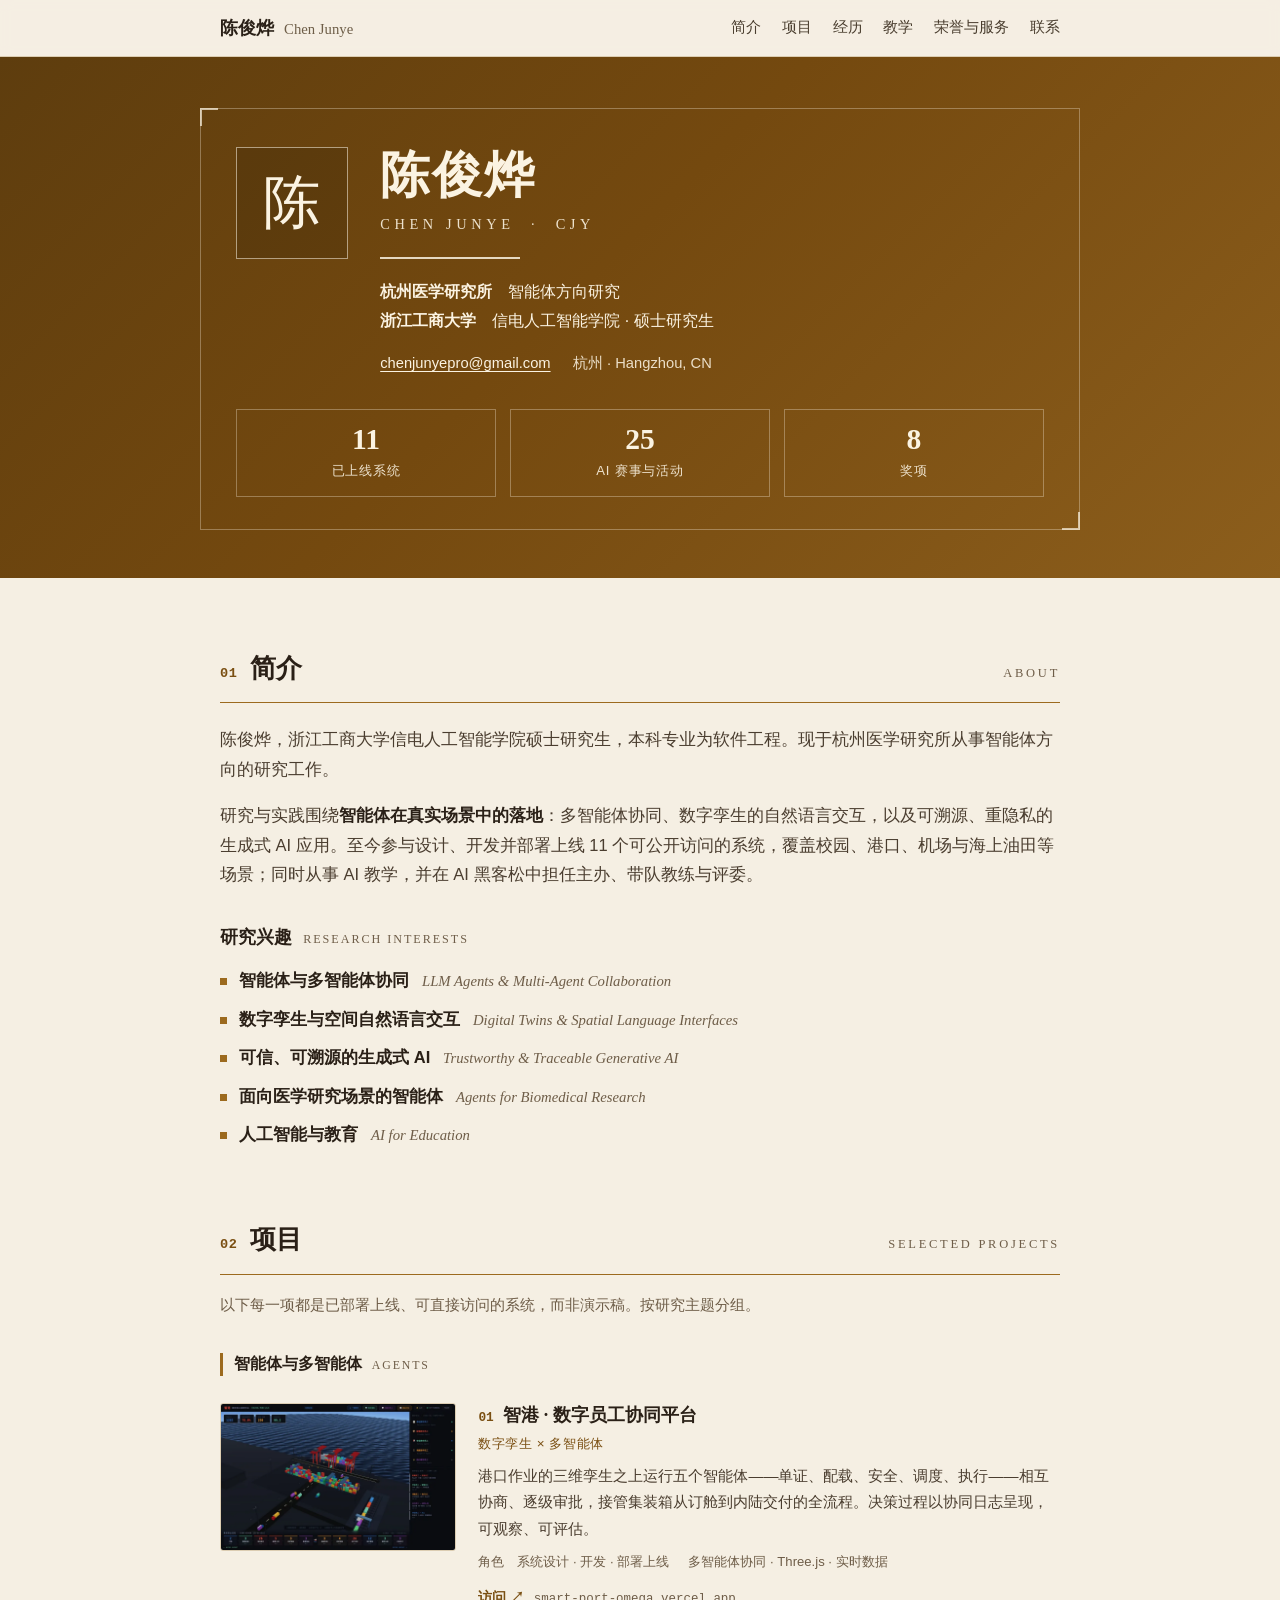
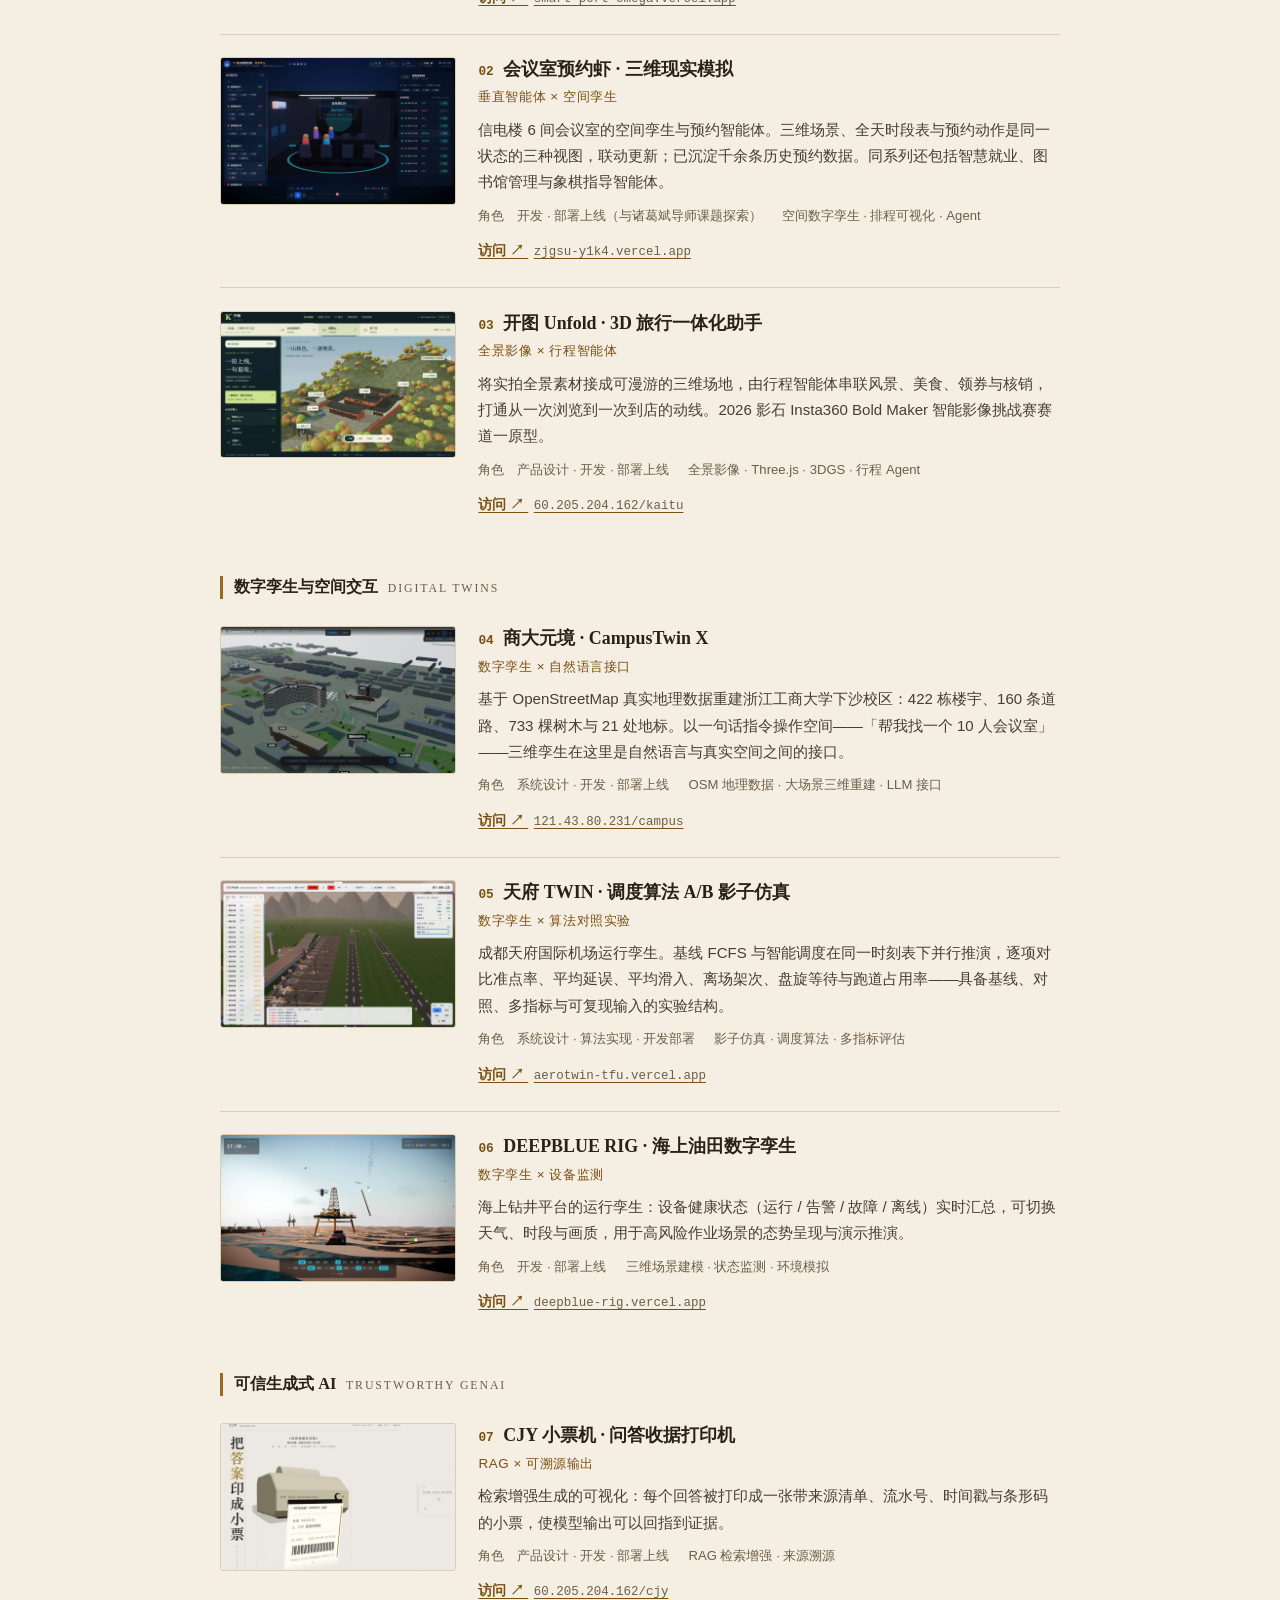
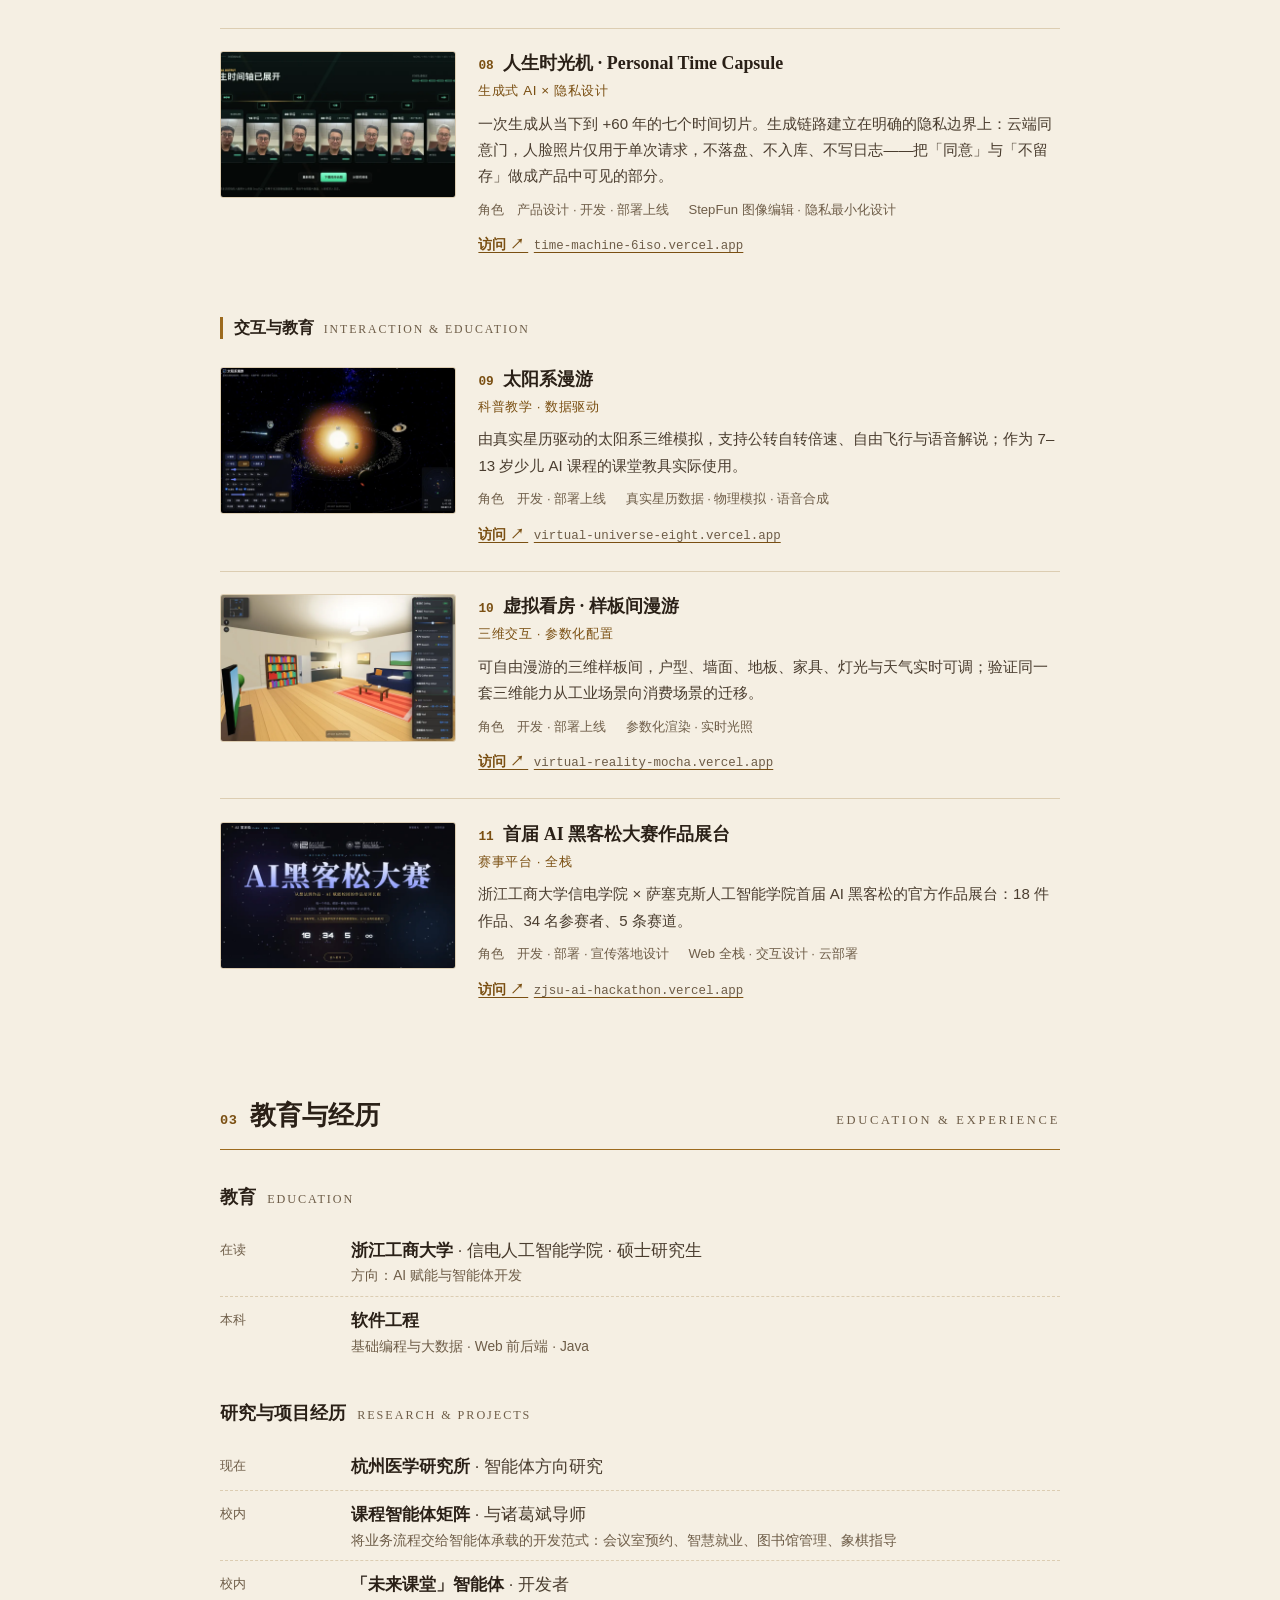
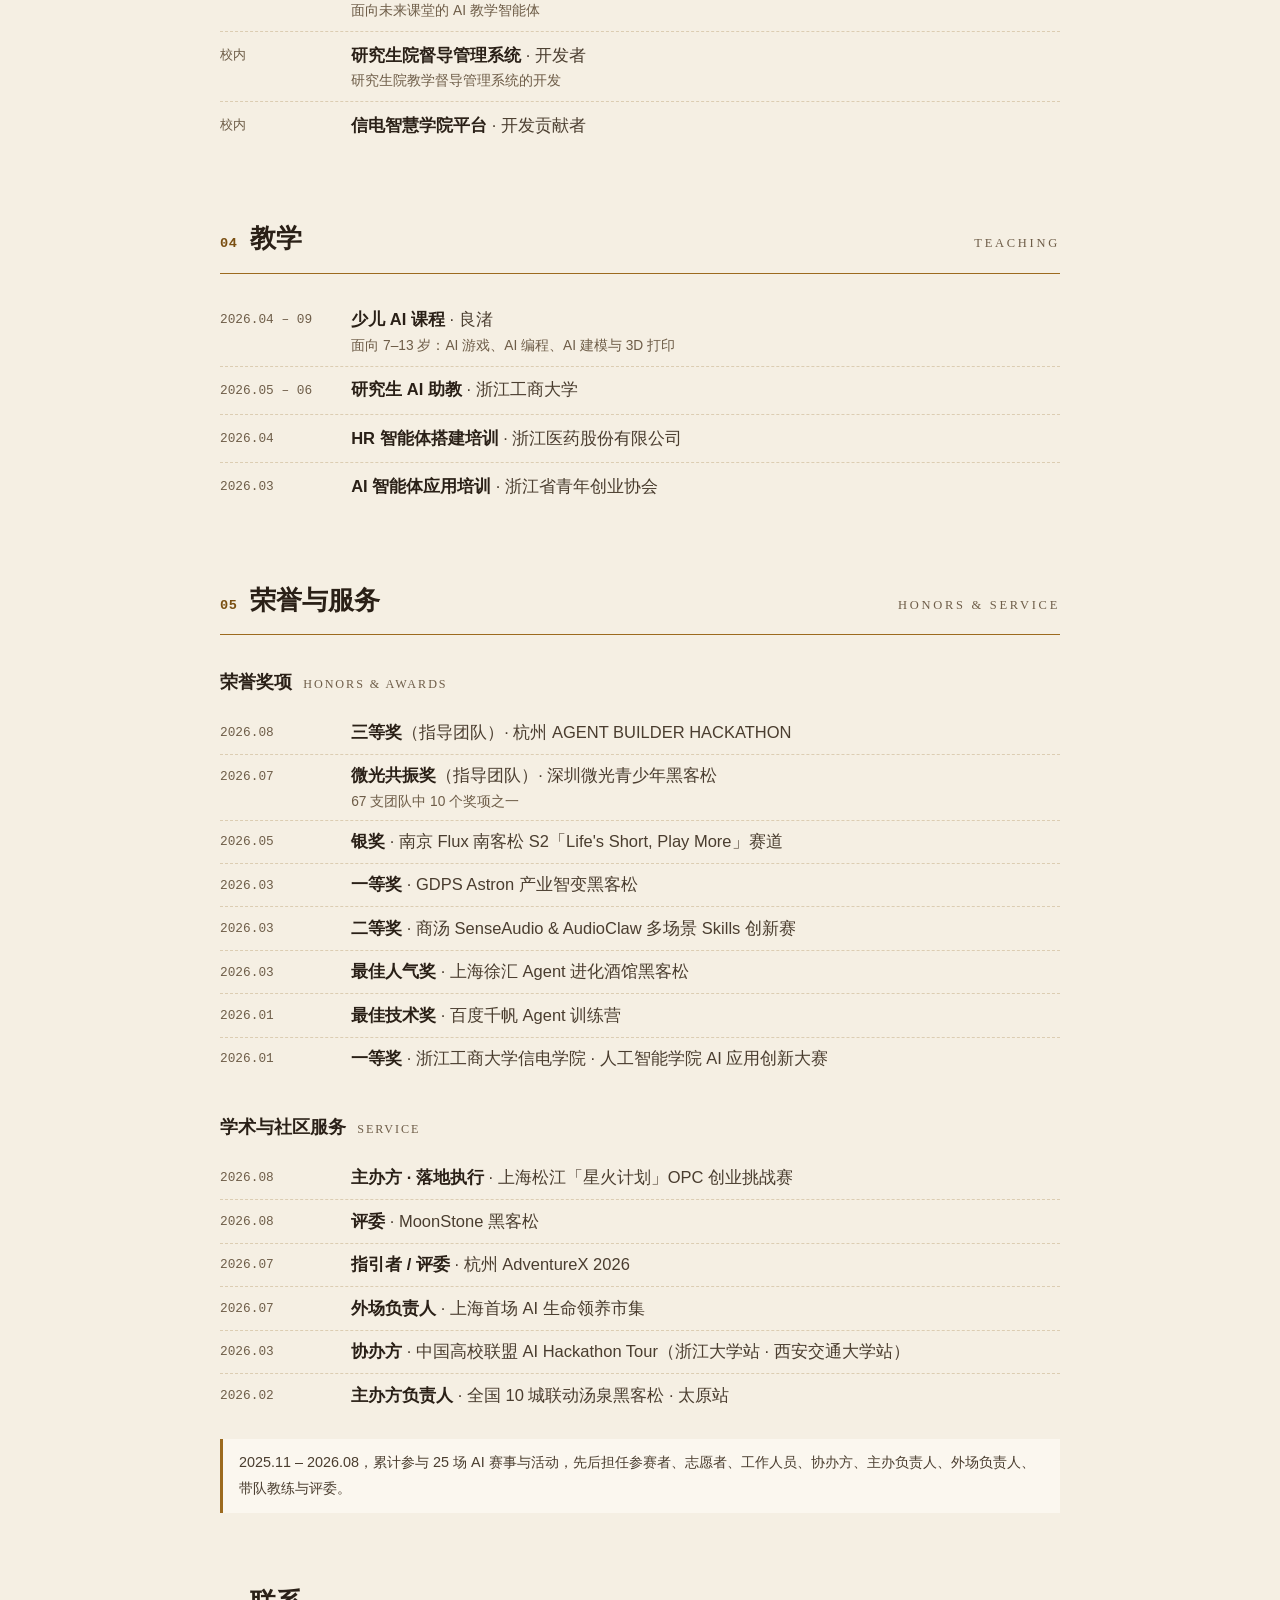
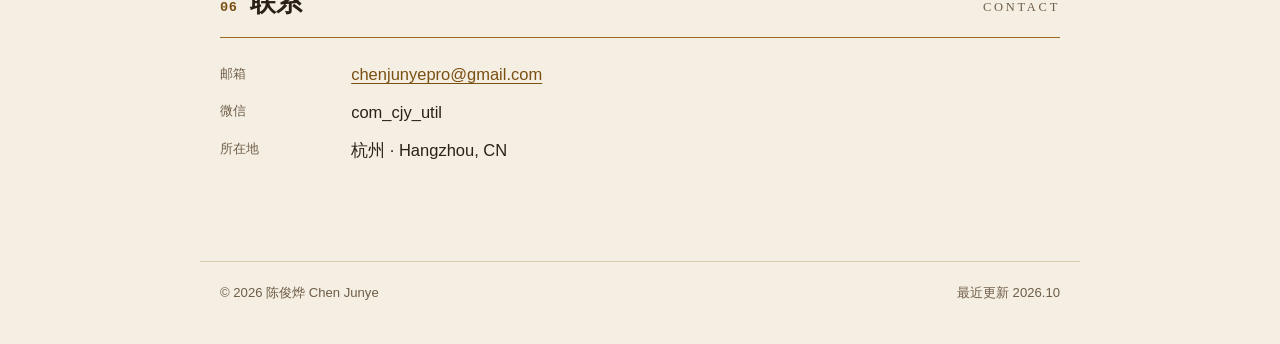
==== public/index.html @ 74c84147 "feat: 学术风个人主页 v1 — 土黄配色、项目论文式列表、零依赖 从小龙虾主题个人站迁出的学术风版本，面向研究所与专业场景。  内容 - 题头：姓名、杭州医学研究所 · 智能体方向、浙江工商大学" ====
<!DOCTYPE html>
<html lang="zh-CN">
<head>
  <meta charset="UTF-8" />
  <meta name="viewport" content="width=device-width, initial-scale=1.0" />
  <title>陈俊烨 Chen Junye · 智能体 · 数字孪生 · 生成式 AI</title>
  <meta name="description" content="陈俊烨（Chen Junye），浙江工商大学信电人工智能学院硕士研究生，现于杭州医学研究所从事智能体方向研究。研究兴趣：多智能体协同、数字孪生与空间自然语言交互、可溯源的生成式 AI。" />
  <meta name="author" content="陈俊烨 Chen Junye" />
  <meta name="theme-color" content="#6F4812" />

  <meta property="og:type" content="profile" />
  <meta property="og:locale" content="zh_CN" />
  <meta property="og:title" content="陈俊烨 Chen Junye" />
  <meta property="og:description" content="智能体 · 数字孪生 · 生成式 AI ｜ 浙江工商大学 · 杭州医学研究所" />
  <meta property="og:image" content="og.png" />
  <meta property="og:image:width" content="1200" />
  <meta property="og:image:height" content="630" />
  <meta name="twitter:card" content="summary_large_image" />

  <link rel="icon" href="favicon.svg" type="image/svg+xml" />

  <script type="application/ld+json">
  {
    "@context": "https://schema.org",
    "@type": "Person",
    "name": "陈俊烨",
    "alternateName": ["Chen Junye", "CJY"],
    "email": "mailto:chenjunyepro@gmail.com",
    "address": { "@type": "PostalAddress", "addressLocality": "Hangzhou", "addressCountry": "CN" },
    "affiliation": [
      { "@type": "CollegeOrUniversity", "name": "浙江工商大学 信电人工智能学院" },
      { "@type": "ResearchOrganization", "name": "杭州医学研究所" }
    ],
    "knowsAbout": ["LLM Agents", "Multi-Agent Systems", "Digital Twins", "Retrieval-Augmented Generation", "AI for Education"]
  }
  </script>

  <link rel="stylesheet" href="styles.css" />
</head>
<body>
  <a class="skip" href="#main">跳到正文</a>

  <!-- ============ 顶栏 ============ -->
  <header class="topbar">
    <div class="topbar__inner">
      <a class="topbar__name" href="#top">陈俊烨 <span>Chen Junye</span></a>
      <nav class="topbar__nav" aria-label="页面导航">
        <a href="#about">简介</a>
        <a href="#projects">项目</a>
        <a href="#experience">经历</a>
        <a href="#teaching">教学</a>
        <a href="#honors">荣誉与服务</a>
        <a href="#contact">联系</a>
      </nav>
    </div>
  </header>

  <!-- ============ 题头 ============ -->
  <section class="hero" id="top">
    <div class="hero__frame">
      <div class="hero__inner">
        <div class="hero__mark" aria-hidden="true"><span>陈</span></div>
        <div class="hero__text">
          <h1 class="hero__name">陈俊烨</h1>
          <p class="hero__latin">CHEN&nbsp;JUNYE&nbsp;&nbsp;·&nbsp;&nbsp;CJY</p>
          <hr class="hero__rule" />
          <ul class="hero__pos">
            <li><b>杭州医学研究所</b>　智能体方向研究</li>
            <li><b>浙江工商大学</b>　信电人工智能学院 · 硕士研究生</li>
          </ul>
          <p class="hero__contact">
            <a href="mailto:chenjunyepro@gmail.com">chenjunyepro@gmail.com</a>
            <span>杭州 · Hangzhou, CN</span>
          </p>
        </div>
      </div>
      <dl class="hero__facts">
        <div><dt>11</dt><dd>已上线系统</dd></div>
        <div><dt>25</dt><dd>AI 赛事与活动</dd></div>
        <div><dt>8</dt><dd>奖项</dd></div>
      </dl>
    </div>
  </section>

  <main id="main">

    <!-- ============ 01 简介 ============ -->
    <section class="sec" id="about">
      <h2 class="sec__head"><span class="sec__no">01</span>简介<span class="sec__en">About</span></h2>
      <div class="prose">
        <p>陈俊烨，浙江工商大学信电人工智能学院硕士研究生，本科专业为软件工程。现于杭州医学研究所从事智能体方向的研究工作。</p>
        <p>研究与实践围绕<strong>智能体在真实场景中的落地</strong>：多智能体协同、数字孪生的自然语言交互，以及可溯源、重隐私的生成式 AI 应用。至今参与设计、开发并部署上线 11 个可公开访问的系统，覆盖校园、港口、机场与海上油田等场景；同时从事 AI 教学，并在 AI 黑客松中担任主办、带队教练与评委。</p>
      </div>

      <h3 class="sub">研究兴趣<span>Research Interests</span></h3>
      <ul class="interests">
        <li><b>智能体与多智能体协同</b><span>LLM Agents &amp; Multi-Agent Collaboration</span></li>
        <li><b>数字孪生与空间自然语言交互</b><span>Digital Twins &amp; Spatial Language Interfaces</span></li>
        <li><b>可信、可溯源的生成式 AI</b><span>Trustworthy &amp; Traceable Generative AI</span></li>
        <li><b>面向医学研究场景的智能体</b><span>Agents for Biomedical Research</span></li>
        <li><b>人工智能与教育</b><span>AI for Education</span></li>
      </ul>
    </section>

    <!-- ============ 02 项目 ============ -->
    <section class="sec" id="projects">
      <h2 class="sec__head"><span class="sec__no">02</span>项目<span class="sec__en">Selected Projects</span></h2>
      <p class="lede">以下每一项都是已部署上线、可直接访问的系统，而非演示稿。按研究主题分组。</p>

      <h3 class="group">智能体与多智能体<span>Agents</span></h3>
      <ol class="works" start="1">
        <li class="work">
          <img class="work__img" src="works/smart-port.webp" width="960" height="600" alt="智港数字员工协同平台界面截图" loading="lazy" decoding="async" />
          <div class="work__body">
            <h4 class="work__title">智港 · 数字员工协同平台</h4>
            <p class="work__kind">数字孪生 × 多智能体</p>
            <p class="work__desc">港口作业的三维孪生之上运行五个智能体——单证、配载、安全、调度、执行——相互协商、逐级审批，接管集装箱从订舱到内陆交付的全流程。决策过程以协同日志呈现，可观察、可评估。</p>
            <p class="work__meta"><span>角色　系统设计 · 开发 · 部署上线</span><span>多智能体协同 · Three.js · 实时数据</span></p>
            <a class="work__link" href="https://smart-port-omega.vercel.app/" target="_blank" rel="noopener">访问 ↗ <span>smart-port-omega.vercel.app</span></a>
          </div>
        </li>
        <li class="work">
          <img class="work__img" src="works/meetshrimp.webp" width="960" height="600" alt="会议室预约智能体三维界面截图" loading="lazy" decoding="async" />
          <div class="work__body">
            <h4 class="work__title">会议室预约虾 · 三维现实模拟</h4>
            <p class="work__kind">垂直智能体 × 空间孪生</p>
            <p class="work__desc">信电楼 6 间会议室的空间孪生与预约智能体。三维场景、全天时段表与预约动作是同一状态的三种视图，联动更新；已沉淀千余条历史预约数据。同系列还包括智慧就业、图书馆管理与象棋指导智能体。</p>
            <p class="work__meta"><span>角色　开发 · 部署上线（与诸葛斌导师课题探索）</span><span>空间数字孪生 · 排程可视化 · Agent</span></p>
            <a class="work__link" href="https://zjgsu-y1k4.vercel.app/" target="_blank" rel="noopener">访问 ↗ <span>zjgsu-y1k4.vercel.app</span></a>
          </div>
        </li>
        <li class="work">
          <img class="work__img" src="works/kaitu.webp" width="960" height="600" alt="开图 Unfold 三维旅行助手界面截图" loading="lazy" decoding="async" />
          <div class="work__body">
            <h4 class="work__title">开图 Unfold · 3D 旅行一体化助手</h4>
            <p class="work__kind">全景影像 × 行程智能体</p>
            <p class="work__desc">将实拍全景素材接成可漫游的三维场地，由行程智能体串联风景、美食、领券与核销，打通从一次浏览到一次到店的动线。2026 影石 Insta360 Bold Maker 智能影像挑战赛赛道一原型。</p>
            <p class="work__meta"><span>角色　产品设计 · 开发 · 部署上线</span><span>全景影像 · Three.js · 3DGS · 行程 Agent</span></p>
            <a class="work__link" href="http://60.205.204.162/kaitu/" target="_blank" rel="noopener">访问 ↗ <span>60.205.204.162/kaitu</span></a>
          </div>
        </li>
      </ol>

      <h3 class="group">数字孪生与空间交互<span>Digital Twins</span></h3>
      <ol class="works" start="4">
        <li class="work">
          <img class="work__img" src="works/campus.webp" width="960" height="600" alt="商大元境校园三维孪生截图" loading="lazy" decoding="async" />
          <div class="work__body">
            <h4 class="work__title">商大元境 · CampusTwin X</h4>
            <p class="work__kind">数字孪生 × 自然语言接口</p>
            <p class="work__desc">基于 OpenStreetMap 真实地理数据重建浙江工商大学下沙校区：422 栋楼宇、160 条道路、733 棵树木与 21 处地标。以一句话指令操作空间——「帮我找一个 10 人会议室」——三维孪生在这里是自然语言与真实空间之间的接口。</p>
            <p class="work__meta"><span>角色　系统设计 · 开发 · 部署上线</span><span>OSM 地理数据 · 大场景三维重建 · LLM 接口</span></p>
            <a class="work__link" href="http://121.43.80.231/campus/" target="_blank" rel="noopener">访问 ↗ <span>121.43.80.231/campus</span></a>
          </div>
        </li>
        <li class="work">
          <img class="work__img" src="works/aerotwin.webp" width="960" height="600" alt="天府 TWIN 机场调度仿真截图" loading="lazy" decoding="async" />
          <div class="work__body">
            <h4 class="work__title">天府 TWIN · 调度算法 A/B 影子仿真</h4>
            <p class="work__kind">数字孪生 × 算法对照实验</p>
            <p class="work__desc">成都天府国际机场运行孪生。基线 FCFS 与智能调度在同一时刻表下并行推演，逐项对比准点率、平均延误、平均滑入、离场架次、盘旋等待与跑道占用率——具备基线、对照、多指标与可复现输入的实验结构。</p>
            <p class="work__meta"><span>角色　系统设计 · 算法实现 · 开发部署</span><span>影子仿真 · 调度算法 · 多指标评估</span></p>
            <a class="work__link" href="http://aerotwin-tfu.vercel.app/" target="_blank" rel="noopener">访问 ↗ <span>aerotwin-tfu.vercel.app</span></a>
          </div>
        </li>
        <li class="work">
          <img class="work__img" src="works/deepblue.webp" width="960" height="600" alt="海上油田数字孪生截图" loading="lazy" decoding="async" />
          <div class="work__body">
            <h4 class="work__title">DEEPBLUE RIG · 海上油田数字孪生</h4>
            <p class="work__kind">数字孪生 × 设备监测</p>
            <p class="work__desc">海上钻井平台的运行孪生：设备健康状态（运行 / 告警 / 故障 / 离线）实时汇总，可切换天气、时段与画质，用于高风险作业场景的态势呈现与演示推演。</p>
            <p class="work__meta"><span>角色　开发 · 部署上线</span><span>三维场景建模 · 状态监测 · 环境模拟</span></p>
            <a class="work__link" href="https://deepblue-rig.vercel.app/" target="_blank" rel="noopener">访问 ↗ <span>deepblue-rig.vercel.app</span></a>
          </div>
        </li>
      </ol>

      <h3 class="group">可信生成式 AI<span>Trustworthy GenAI</span></h3>
      <ol class="works" start="7">
        <li class="work">
          <img class="work__img" src="works/receipt.webp" width="960" height="600" alt="CJY 小票机界面截图" loading="lazy" decoding="async" />
          <div class="work__body">
            <h4 class="work__title">CJY 小票机 · 问答收据打印机</h4>
            <p class="work__kind">RAG × 可溯源输出</p>
            <p class="work__desc">检索增强生成的可视化：每个回答被打印成一张带来源清单、流水号、时间戳与条形码的小票，使模型输出可以回指到证据。</p>
            <p class="work__meta"><span>角色　产品设计 · 开发 · 部署上线</span><span>RAG 检索增强 · 来源溯源</span></p>
            <a class="work__link" href="http://60.205.204.162/cjy/" target="_blank" rel="noopener">访问 ↗ <span>60.205.204.162/cjy</span></a>
          </div>
        </li>
        <li class="work">
          <img class="work__img" src="works/time-machine.webp" width="960" height="600" alt="人生时光机时间轴界面截图" loading="lazy" decoding="async" />
          <div class="work__body">
            <h4 class="work__title">人生时光机 · Personal Time Capsule</h4>
            <p class="work__kind">生成式 AI × 隐私设计</p>
            <p class="work__desc">一次生成从当下到 +60 年的七个时间切片。生成链路建立在明确的隐私边界上：云端同意门，人脸照片仅用于单次请求，不落盘、不入库、不写日志——把「同意」与「不留存」做成产品中可见的部分。</p>
            <p class="work__meta"><span>角色　产品设计 · 开发 · 部署上线</span><span>StepFun 图像编辑 · 隐私最小化设计</span></p>
            <a class="work__link" href="https://time-machine-6iso.vercel.app" target="_blank" rel="noopener">访问 ↗ <span>time-machine-6iso.vercel.app</span></a>
          </div>
        </li>
      </ol>

      <h3 class="group">交互与教育<span>Interaction &amp; Education</span></h3>
      <ol class="works" start="9">
        <li class="work">
          <img class="work__img" src="works/solar.webp" width="960" height="600" alt="太阳系漫游三维模拟截图" loading="lazy" decoding="async" />
          <div class="work__body">
            <h4 class="work__title">太阳系漫游</h4>
            <p class="work__kind">科普教学 · 数据驱动</p>
            <p class="work__desc">由真实星历驱动的太阳系三维模拟，支持公转自转倍速、自由飞行与语音解说；作为 7–13 岁少儿 AI 课程的课堂教具实际使用。</p>
            <p class="work__meta"><span>角色　开发 · 部署上线</span><span>真实星历数据 · 物理模拟 · 语音合成</span></p>
            <a class="work__link" href="https://virtual-universe-eight.vercel.app/" target="_blank" rel="noopener">访问 ↗ <span>virtual-universe-eight.vercel.app</span></a>
          </div>
        </li>
        <li class="work">
          <img class="work__img" src="works/virtual-house.webp" width="960" height="600" alt="虚拟看房样板间截图" loading="lazy" decoding="async" />
          <div class="work__body">
            <h4 class="work__title">虚拟看房 · 样板间漫游</h4>
            <p class="work__kind">三维交互 · 参数化配置</p>
            <p class="work__desc">可自由漫游的三维样板间，户型、墙面、地板、家具、灯光与天气实时可调；验证同一套三维能力从工业场景向消费场景的迁移。</p>
            <p class="work__meta"><span>角色　开发 · 部署上线</span><span>参数化渲染 · 实时光照</span></p>
            <a class="work__link" href="https://virtual-reality-mocha.vercel.app/" target="_blank" rel="noopener">访问 ↗ <span>virtual-reality-mocha.vercel.app</span></a>
          </div>
        </li>
        <li class="work">
          <img class="work__img" src="works/hackathon.webp" width="960" height="600" alt="首届 AI 黑客松大赛作品展台截图" loading="lazy" decoding="async" />
          <div class="work__body">
            <h4 class="work__title">首届 AI 黑客松大赛作品展台</h4>
            <p class="work__kind">赛事平台 · 全栈</p>
            <p class="work__desc">浙江工商大学信电学院 × 萨塞克斯人工智能学院首届 AI 黑客松的官方作品展台：18 件作品、34 名参赛者、5 条赛道。</p>
            <p class="work__meta"><span>角色　开发 · 部署 · 宣传落地设计</span><span>Web 全栈 · 交互设计 · 云部署</span></p>
            <a class="work__link" href="https://zjsu-ai-hackathon.vercel.app/" target="_blank" rel="noopener">访问 ↗ <span>zjsu-ai-hackathon.vercel.app</span></a>
          </div>
        </li>
      </ol>
    </section>

    <!-- ============ 03 教育与经历 ============ -->
    <section class="sec" id="experience">
      <h2 class="sec__head"><span class="sec__no">03</span>教育与经历<span class="sec__en">Education &amp; Experience</span></h2>

      <h3 class="sub">教育<span>Education</span></h3>
      <ul class="cv">
        <li>
          <span class="cv__when">在读</span>
          <div><b>浙江工商大学</b> · 信电人工智能学院 · 硕士研究生<small>方向：AI 赋能与智能体开发</small></div>
        </li>
        <li>
          <span class="cv__when">本科</span>
          <div><b>软件工程</b><small>基础编程与大数据 · Web 前后端 · Java</small></div>
        </li>
      </ul>

      <h3 class="sub">研究与项目经历<span>Research &amp; Projects</span></h3>
      <ul class="cv">
        <li>
          <span class="cv__when">现在</span>
          <div><b>杭州医学研究所</b> · 智能体方向研究</div>
        </li>
        <li>
          <span class="cv__when">校内</span>
          <div><b>课程智能体矩阵</b> · 与诸葛斌导师<small>将业务流程交给智能体承载的开发范式：会议室预约、智慧就业、图书馆管理、象棋指导</small></div>
        </li>
        <li>
          <span class="cv__when">校内</span>
          <div><b>「未来课堂」智能体</b> · 开发者<small>面向未来课堂的 AI 教学智能体</small></div>
        </li>
        <li>
          <span class="cv__when">校内</span>
          <div><b>研究生院督导管理系统</b> · 开发者<small>研究生院教学督导管理系统的开发</small></div>
        </li>
        <li>
          <span class="cv__when">校内</span>
          <div><b>信电智慧学院平台</b> · 开发贡献者</div>
        </li>
      </ul>
    </section>

    <!-- ============ 04 教学 ============ -->
    <section class="sec" id="teaching">
      <h2 class="sec__head"><span class="sec__no">04</span>教学<span class="sec__en">Teaching</span></h2>
      <ul class="cv">
        <li>
          <span class="cv__when">2026.04 – 09</span>
          <div><b>少儿 AI 课程</b> · 良渚<small>面向 7–13 岁：AI 游戏、AI 编程、AI 建模与 3D 打印</small></div>
        </li>
        <li>
          <span class="cv__when">2026.05 – 06</span>
          <div><b>研究生 AI 助教</b> · 浙江工商大学</div>
        </li>
        <li>
          <span class="cv__when">2026.04</span>
          <div><b>HR 智能体搭建培训</b> · 浙江医药股份有限公司</div>
        </li>
        <li>
          <span class="cv__when">2026.03</span>
          <div><b>AI 智能体应用培训</b> · 浙江省青年创业协会</div>
        </li>
      </ul>
    </section>

    <!-- ============ 05 荣誉与服务 ============ -->
    <section class="sec" id="honors">
      <h2 class="sec__head"><span class="sec__no">05</span>荣誉与服务<span class="sec__en">Honors &amp; Service</span></h2>

      <h3 class="sub">荣誉奖项<span>Honors &amp; Awards</span></h3>
      <ul class="cv cv--tight">
        <li><span class="cv__when">2026.08</span><div><b>三等奖</b>（指导团队）· 杭州 AGENT BUILDER HACKATHON</div></li>
        <li><span class="cv__when">2026.07</span><div><b>微光共振奖</b>（指导团队）· 深圳微光青少年黑客松<small>67 支团队中 10 个奖项之一</small></div></li>
        <li><span class="cv__when">2026.05</span><div><b>银奖</b> · 南京 Flux 南客松 S2「Life's Short, Play More」赛道</div></li>
        <li><span class="cv__when">2026.03</span><div><b>一等奖</b> · GDPS Astron 产业智变黑客松</div></li>
        <li><span class="cv__when">2026.03</span><div><b>二等奖</b> · 商汤 SenseAudio &amp; AudioClaw 多场景 Skills 创新赛</div></li>
        <li><span class="cv__when">2026.03</span><div><b>最佳人气奖</b> · 上海徐汇 Agent 进化酒馆黑客松</div></li>
        <li><span class="cv__when">2026.01</span><div><b>最佳技术奖</b> · 百度千帆 Agent 训练营</div></li>
        <li><span class="cv__when">2026.01</span><div><b>一等奖</b> · 浙江工商大学信电学院 · 人工智能学院 AI 应用创新大赛</div></li>
      </ul>

      <h3 class="sub">学术与社区服务<span>Service</span></h3>
      <ul class="cv cv--tight">
        <li><span class="cv__when">2026.08</span><div><b>主办方 · 落地执行</b> · 上海松江「星火计划」OPC 创业挑战赛</div></li>
        <li><span class="cv__when">2026.08</span><div><b>评委</b> · MoonStone 黑客松</div></li>
        <li><span class="cv__when">2026.07</span><div><b>指引者 / 评委</b> · 杭州 AdventureX 2026</div></li>
        <li><span class="cv__when">2026.07</span><div><b>外场负责人</b> · 上海首场 AI 生命领养市集</div></li>
        <li><span class="cv__when">2026.03</span><div><b>协办方</b> · 中国高校联盟 AI Hackathon Tour（浙江大学站 · 西安交通大学站）</div></li>
        <li><span class="cv__when">2026.02</span><div><b>主办方负责人</b> · 全国 10 城联动汤泉黑客松 · 太原站</div></li>
      </ul>
      <p class="note">2025.11 – 2026.08，累计参与 25 场 AI 赛事与活动，先后担任参赛者、志愿者、工作人员、协办方、主办负责人、外场负责人、带队教练与评委。</p>
    </section>

    <!-- ============ 联系 ============ -->
    <section class="sec sec--contact" id="contact">
      <h2 class="sec__head"><span class="sec__no">06</span>联系<span class="sec__en">Contact</span></h2>
      <dl class="contact">
        <div><dt>邮箱</dt><dd><a href="mailto:chenjunyepro@gmail.com">chenjunyepro@gmail.com</a></dd></div>
        <div><dt>微信</dt><dd>com_cjy_util</dd></div>
        <div><dt>所在地</dt><dd>杭州 · Hangzhou, CN</dd></div>
      </dl>
    </section>
  </main>

  <footer class="foot">
    <p>© 2026 陈俊烨 Chen Junye</p>
    <p>最近更新 2026.10</p>
  </footer>
</body>
</html>
---- public/styles.css ----
/* =====================================================================
   陈俊烨 Chen Junye · 学术风个人主页
   土黄（赭石）+ 羊皮纸。只用系统字体，不依赖任何外部字体服务。

   对比度（WCAG，已实测）：
   - 正文 / 链接 / 小字一律用 --ochre-deep（羊皮纸上 6.2:1）
   - --ochre 在羊皮纸上仅 4.1:1，只用于 ≥ 24px 大字、边框与装饰
   - --ochre-light 仅 2.4:1，纯装饰
   - 题头带渐变收在 #5E3D0E → #8C5E1C，奶油字全程 ≥ 5.1:1
   ===================================================================== */

:root {
  --paper:   #F5EFE3;
  --paper-2: #EDE3D0;
  --card:    #FBF7EF;
  --ink:     #2A2017;
  --ink-2:   #4A3D2F;
  --muted:   #6E5D48;
  --rule:    #DCCDB2;

  --ochre:       #9C6A1E;
  --ochre-deep:  #7A4F12;
  --ochre-light: #C8913A;

  --hero-a: #5E3D0E;
  --hero-b: #8C5E1C;
  --cream:  #FBF3E2;

  --serif-en: "Iowan Old Style", "Palatino Linotype", Palatino, "Book Antiqua", Georgia, serif;
  --serif-cn: "Noto Serif SC", "Noto Serif CJK SC", "Source Han Serif SC", "Songti SC", "STSong",
              "Microsoft YaHei", serif;  /* Windows 缺好看的中文衬线：宁可雅黑也不用宋体 */
  --sans: -apple-system, BlinkMacSystemFont, "Segoe UI", "PingFang SC", "Hiragino Sans GB",
          "Microsoft YaHei", "Noto Sans SC", sans-serif;
  --mono: ui-monospace, "SFMono-Regular", Menlo, Consolas, "Liberation Mono", monospace;

  --wrap: 880px;
}

*, *::before, *::after { box-sizing: border-box; }
html { scroll-behavior: smooth; scroll-padding-top: 4.5rem; -webkit-text-size-adjust: 100%; }
html, body { overflow-x: clip; }
body {
  margin: 0; background: var(--paper); color: var(--ink-2);
  font-family: var(--sans); font-size: 16.5px; line-height: 1.8;
  text-rendering: optimizeLegibility;
}
img { max-width: 100%; display: block; }
a { color: var(--ochre-deep); text-decoration-thickness: 1px; text-underline-offset: 3px; }
a:hover { color: var(--ink); }
:focus-visible { outline: 2px solid var(--ochre-deep); outline-offset: 3px; border-radius: 2px; }
::selection { background: var(--ochre-light); color: var(--ink); }
b, strong { color: var(--ink); font-weight: 600; }

.skip { position: absolute; left: -9999px; top: 0; }
.skip:focus { left: 1rem; top: 1rem; z-index: 99; background: var(--card); padding: .4rem .8rem; }

/* ------------------------------------------------------------- 顶栏 */
.topbar {
  position: sticky; top: 0; z-index: 20;
  background: rgba(245, 239, 227, .94);
  border-bottom: 1px solid var(--rule);
  backdrop-filter: saturate(1.2) blur(6px);
}
.topbar__inner {
  max-width: var(--wrap); margin: 0 auto; padding: .7rem 1.25rem;
  display: flex; align-items: center; justify-content: space-between; gap: 1rem;
}
.topbar__name {
  font-family: var(--serif-en), var(--serif-cn); font-size: 1.12rem; font-weight: 600;
  color: var(--ink); text-decoration: none; white-space: nowrap;
}
.topbar__name span { color: var(--muted); font-weight: 400; font-size: .92rem; margin-left: .35rem; }
.topbar__nav { display: flex; gap: 1.3rem; font-size: .93rem; }
.topbar__nav a { color: var(--ink-2); text-decoration: none; white-space: nowrap; padding: .2rem 0; }
.topbar__nav a:hover { color: var(--ochre-deep); box-shadow: inset 0 -1px 0 var(--ochre-deep); }

/* ------------------------------------------------------------- 题头 */
.hero {
  background: linear-gradient(135deg, var(--hero-a) 0%, #74490F 45%, var(--hero-b) 100%);
  color: var(--cream); padding: 3.2rem 1.25rem 3rem;
}
.hero__frame {
  position: relative; max-width: var(--wrap); margin: 0 auto;
  border: 1px solid rgba(251, 243, 226, .32); padding: 2.4rem 2.2rem 2rem;
}
/* 四角刻度，呼应作品集封面的细线框 */
.hero__frame::before, .hero__frame::after {
  content: ""; position: absolute; width: 18px; height: 18px;
  border-color: rgba(251, 243, 226, .7); border-style: solid;
}
.hero__frame::before { top: -1px; left: -1px; border-width: 2px 0 0 2px; }
.hero__frame::after  { bottom: -1px; right: -1px; border-width: 0 2px 2px 0; }

.hero__inner { display: grid; grid-template-columns: 112px 1fr; gap: 2rem; align-items: start; }
.hero__mark {
  width: 112px; height: 112px; display: grid; place-items: center;
  border: 1px solid rgba(251, 243, 226, .55); background: rgba(0, 0, 0, .12);
}
.hero__mark span { font-family: var(--serif-cn); font-size: 3.6rem; line-height: 1; color: var(--cream); }
.hero__name {
  margin: 0; font-family: var(--serif-cn); font-weight: 700;
  font-size: clamp(2.3rem, 5.5vw, 3.1rem); line-height: 1.15; color: var(--cream); letter-spacing: .04em;
}
.hero__latin { margin: .5rem 0 0; font-family: var(--serif-en); font-size: .9rem; letter-spacing: .32em; opacity: .9; }
.hero__rule { width: 140px; margin: 1.2rem 0 1.1rem; border: 0; border-top: 2px solid rgba(251, 243, 226, .85); }
.hero__pos { list-style: none; margin: 0; padding: 0; font-size: 1rem; line-height: 1.85; }
.hero__pos b { color: var(--cream); font-weight: 600; }
.hero__contact { margin: .9rem 0 0; display: flex; flex-wrap: wrap; gap: .4rem 1.4rem; font-size: .92rem; }
.hero__contact a { color: var(--cream); }
.hero__contact a:hover { color: #fff; }
.hero__contact span { opacity: .88; }

.hero__facts {
  margin: 2rem 0 0; display: grid; grid-template-columns: repeat(3, 1fr); gap: .9rem;
}
.hero__facts div { border: 1px solid rgba(251, 243, 226, .32); padding: .85rem 1rem; text-align: center; }
.hero__facts dt { font-family: var(--serif-en); font-size: 1.85rem; line-height: 1.1; font-weight: 600; color: var(--cream); }
.hero__facts dd { margin: .2rem 0 0; font-size: .82rem; letter-spacing: .06em; opacity: .9; }

/* ------------------------------------------------------------- 正文 */
main { max-width: var(--wrap); margin: 0 auto; padding: 0 1.25rem 2rem; }
.sec { margin-top: 4.2rem; }
.sec__head {
  display: flex; align-items: baseline; gap: .8rem; margin: 0 0 1.4rem; padding-bottom: .65rem;
  border-bottom: 1.5px solid var(--ochre);
  font-family: var(--serif-en), var(--serif-cn); font-size: 1.6rem; font-weight: 700; color: var(--ink);
}
.sec__no { font-family: var(--mono); font-size: .85rem; font-weight: 600; color: var(--ochre-deep); letter-spacing: .05em; }
.sec__en {
  margin-left: auto; font-family: var(--serif-en); font-size: .78rem; font-weight: 400;
  letter-spacing: .22em; text-transform: uppercase; color: var(--muted);
}

.prose p { margin: 0 0 1rem; }
.lede { color: var(--muted); margin: -.4rem 0 1.4rem; font-size: .95rem; }
.note {
  margin: 1.4rem 0 0; padding: .7rem 1rem; font-size: .9rem; color: var(--ink-2);
  background: var(--card); border-left: 3px solid var(--ochre);
}

.sub {
  display: flex; align-items: baseline; gap: .7rem; margin: 2rem 0 .8rem;
  font-family: var(--serif-cn); font-size: 1.1rem; color: var(--ink);
}
.sub span { font-family: var(--serif-en); font-size: .76rem; font-weight: 400; letter-spacing: .16em; text-transform: uppercase; color: var(--muted); }

/* 研究兴趣 */
.interests { list-style: none; margin: 0; padding: 0; display: grid; gap: .55rem; }
.interests li { display: flex; flex-wrap: wrap; align-items: baseline; gap: .2rem .8rem; padding-left: 1.2rem; position: relative; }
.interests li::before { content: ""; position: absolute; left: 0; top: .72em; width: 7px; height: 7px; background: var(--ochre); }
.interests b { font-weight: 600; }
.interests span { font-family: var(--serif-en); font-style: italic; font-size: .92rem; color: var(--muted); }

/* 项目：论文列表式 */
#projects { counter-reset: work; }
.group {
  margin: 2.2rem 0 .3rem; padding-left: .7rem; border-left: 3px solid var(--ochre);
  font-family: var(--serif-cn); font-size: 1.02rem; color: var(--ink); line-height: 1.4;
}
.group span { margin-left: .6rem; font-family: var(--serif-en); font-size: .74rem; font-weight: 400; letter-spacing: .16em; text-transform: uppercase; color: var(--muted); }
.works { list-style: none; margin: 0; padding: 0; }
.work {
  counter-increment: work;
  display: grid; grid-template-columns: 236px 1fr; gap: 1.4rem;
  padding: 1.4rem 0; border-bottom: 1px solid var(--rule);
}
.work:last-child { border-bottom: 0; }
.work__img {
  width: 100%; height: auto; aspect-ratio: 16 / 10; object-fit: cover;
  border: 1px solid var(--rule); border-radius: 3px; background: var(--paper-2);
}
.work__title { margin: 0; font-family: var(--serif-en), var(--serif-cn); font-size: 1.12rem; line-height: 1.45; color: var(--ink); }
.work__title::before {
  content: counter(work, decimal-leading-zero); margin-right: .6rem;
  font-family: var(--mono); font-size: .8rem; font-weight: 600; color: var(--ochre-deep);
}
.work__kind { margin: .15rem 0 .45rem; font-size: .84rem; letter-spacing: .04em; color: var(--ochre-deep); }
.work__desc { margin: 0 0 .5rem; font-size: .94rem; line-height: 1.75; }
.work__meta { margin: 0 0 .5rem; display: flex; flex-wrap: wrap; gap: .1rem 1.2rem; font-size: .82rem; color: var(--muted); }
.work__link { font-size: .88rem; font-weight: 600; }
.work__link span { margin-left: .35rem; font-family: var(--mono); font-size: .78rem; font-weight: 400; color: var(--muted); }

/* 简历式条目 */
.cv { list-style: none; margin: 0; padding: 0; }
.cv li { display: grid; grid-template-columns: 7.2rem 1fr; gap: 1rem; padding: .55rem 0; border-bottom: 1px dashed var(--rule); }
.cv li:last-child { border-bottom: 0; }
.cv--tight li { padding: .4rem 0; }
.cv__when { font-family: var(--mono); font-size: .8rem; color: var(--muted); padding-top: .2rem; white-space: nowrap; }
.cv small { display: block; font-size: .86rem; color: var(--muted); line-height: 1.6; }

/* 联系 */
.contact { margin: 0; display: grid; gap: .5rem; }
.contact div { display: grid; grid-template-columns: 7.2rem 1fr; gap: 1rem; }
.contact dt { font-family: var(--mono); font-size: .82rem; color: var(--muted); padding-top: .15rem; }
.contact dd { margin: 0; color: var(--ink); }

/* 页脚 */
.foot {
  max-width: var(--wrap); margin: 4rem auto 0; padding: 1.2rem 1.25rem 2.4rem;
  border-top: 1px solid var(--rule); display: flex; justify-content: space-between; gap: 1rem;
  font-size: .82rem; color: var(--muted);
}
.foot p { margin: 0; }

/* ------------------------------------------------------------- 响应式 */
@media (max-width: 760px) {
  .topbar__inner { flex-direction: column; align-items: stretch; gap: .35rem; padding: .55rem 1rem; }
  /* 移动端导航横向滑动，不需要 JS，也不会出现「只剩名字」的死路 */
  .topbar__nav { overflow-x: auto; gap: 1.1rem; scrollbar-width: none; -webkit-overflow-scrolling: touch; }
  .topbar__nav::-webkit-scrollbar { display: none; }
  html { scroll-padding-top: 6rem; }

  .hero { padding: 2rem 1rem; }
  .hero__frame { padding: 1.6rem 1.2rem 1.4rem; }
  .hero__inner { grid-template-columns: 72px 1fr; gap: 1.1rem; }
  .hero__mark { width: 72px; height: 72px; }
  .hero__mark span { font-size: 2.3rem; }
  .hero__facts { gap: .5rem; }
  .hero__facts div { padding: .6rem .4rem; }
  .hero__facts dt { font-size: 1.45rem; }
  .hero__facts dd { font-size: .74rem; letter-spacing: 0; }

  main { padding: 0 1rem 2rem; }
  .sec { margin-top: 3.2rem; }
  .sec__head { font-size: 1.35rem; flex-wrap: wrap; }
  .sec__en { margin-left: 0; width: 100%; }

  .work { grid-template-columns: 1fr; gap: .9rem; }
  .cv li, .contact div { grid-template-columns: 1fr; gap: .1rem; }
}
@media (max-width: 380px) {
  .hero__inner { grid-template-columns: 1fr; }
  .hero__mark { display: none; }
}

/* ------------------------------------------------------------- 打印 */
@media print {
  .topbar, .skip { display: none; }
  body { background: #fff; font-size: 11pt; }
  .hero { background: none; color: var(--ink); padding: 0; }
  .hero__frame { border-color: var(--rule); }
  .hero__name, .hero__pos b, .hero__contact a, .hero__facts dt { color: var(--ink); }
  .hero__mark { display: none; }
  .hero__inner { grid-template-columns: 1fr; }
  .work { break-inside: avoid; grid-template-columns: 150px 1fr; }
  a { color: var(--ink); }
}
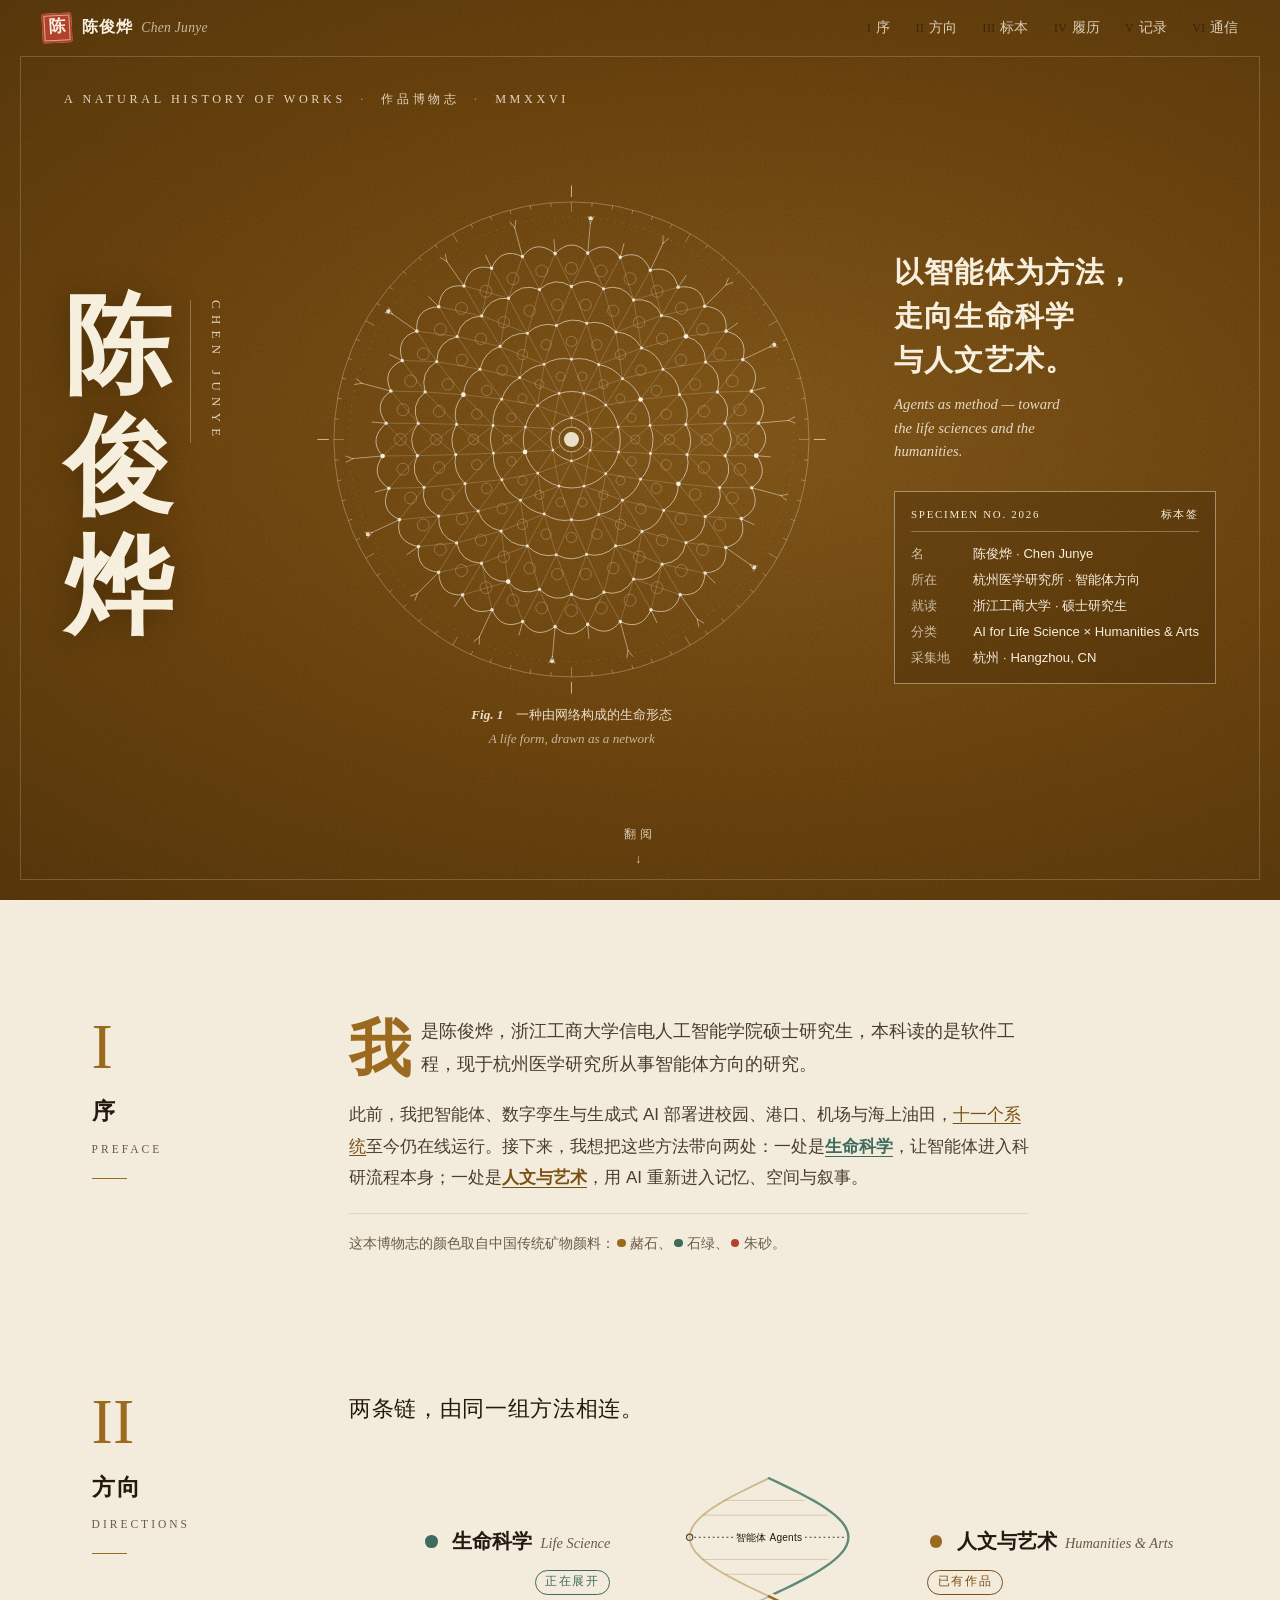
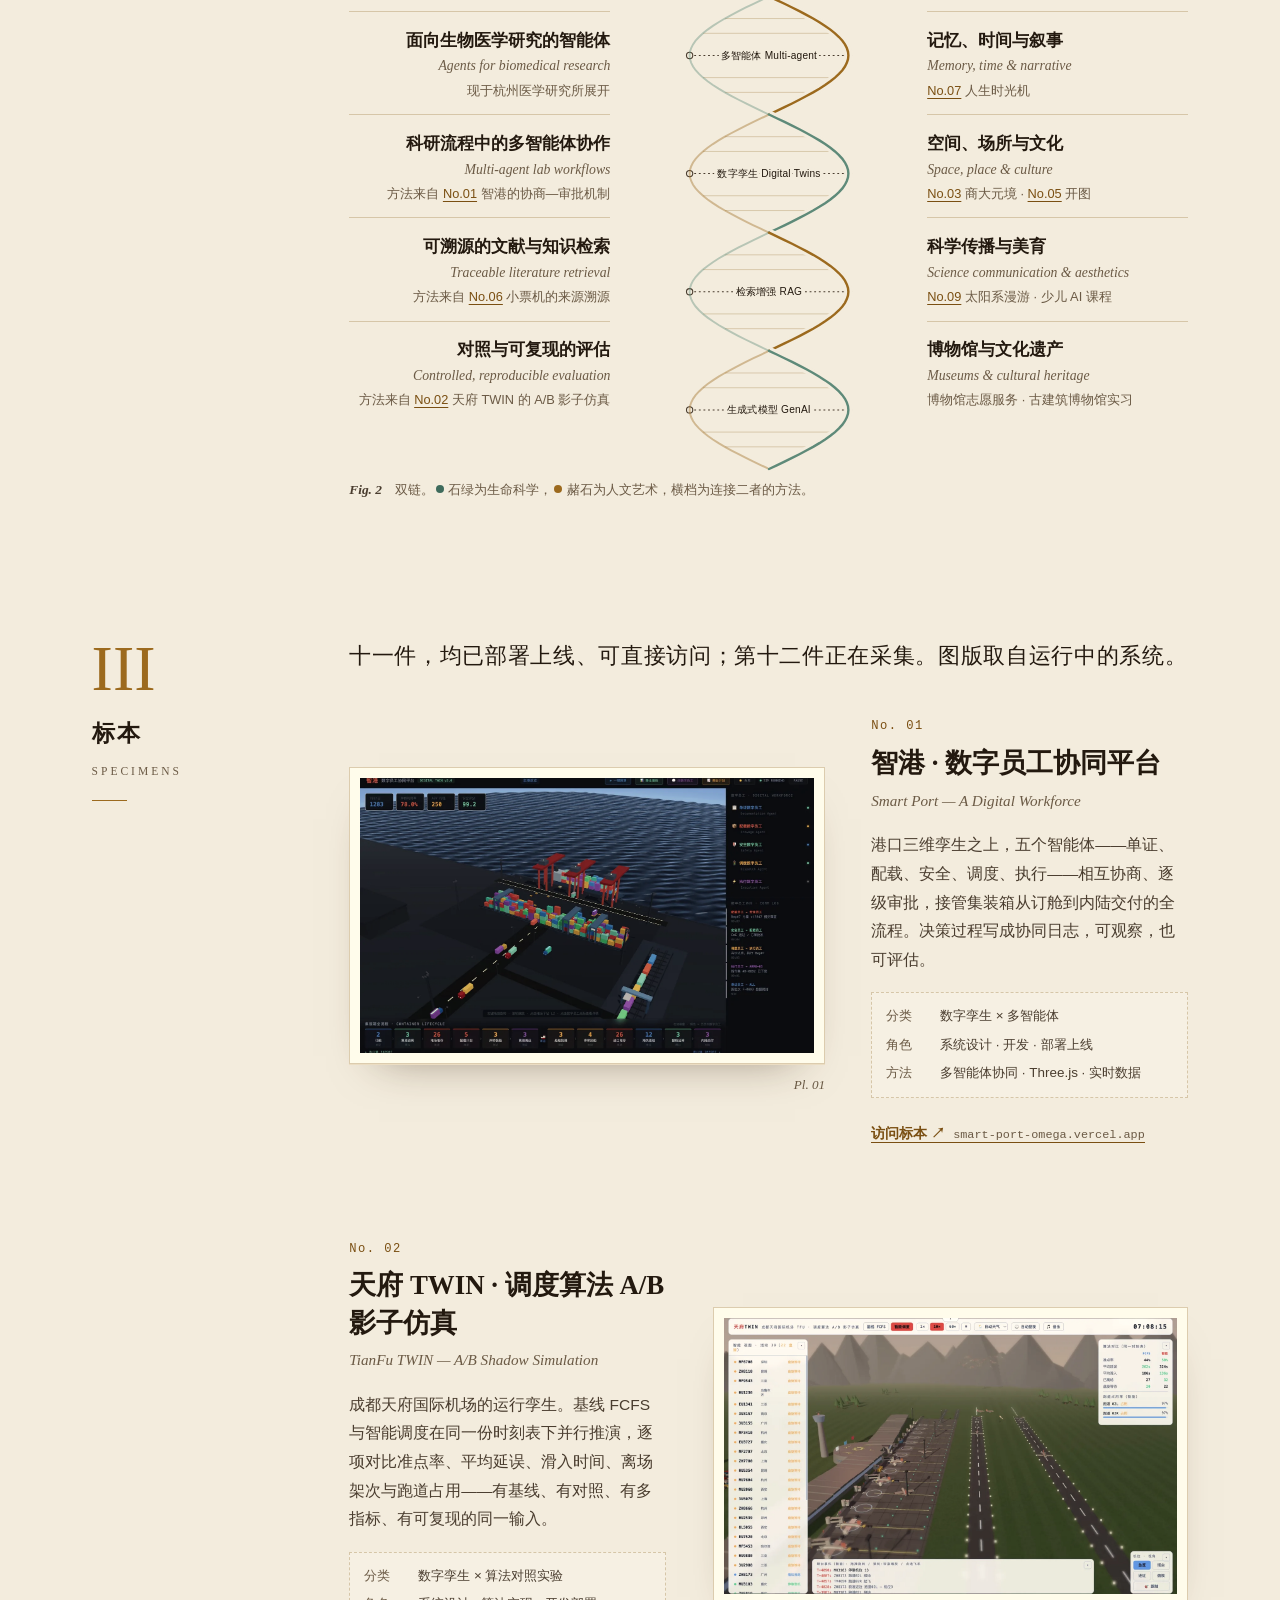
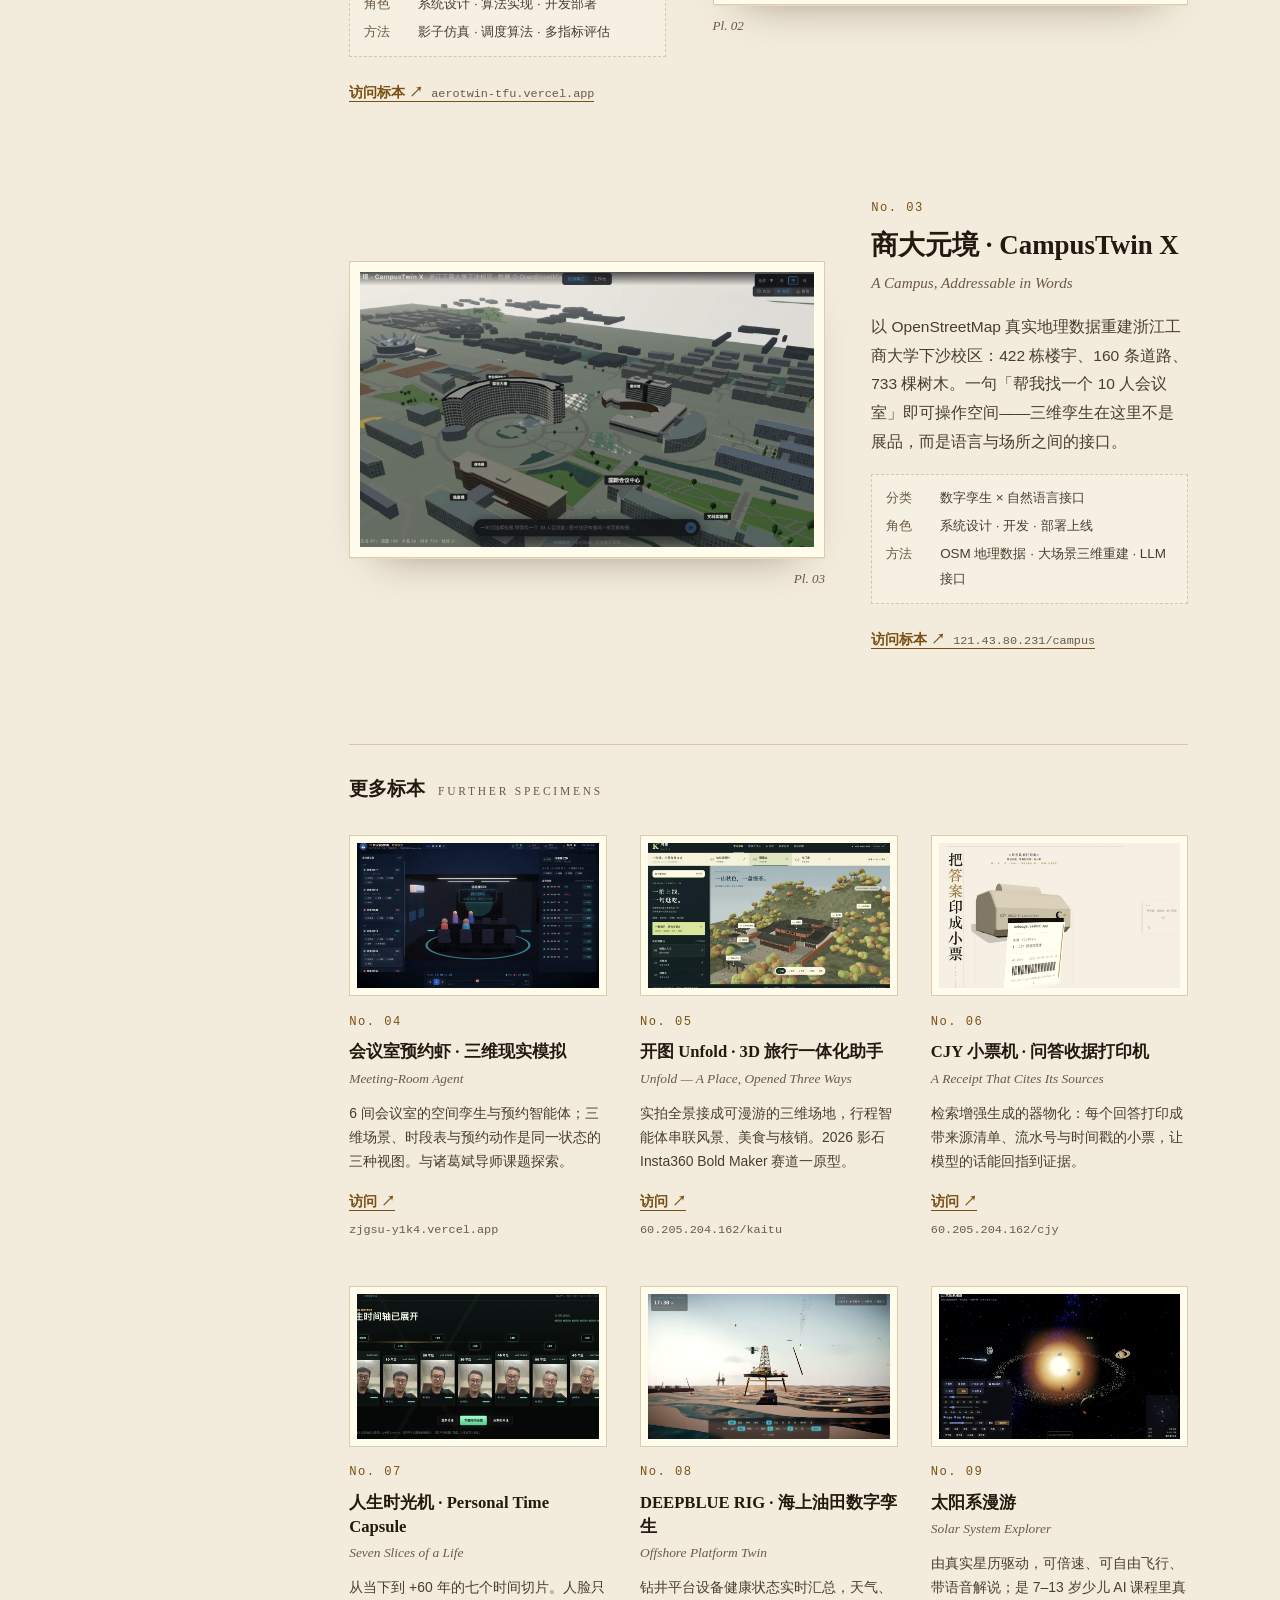
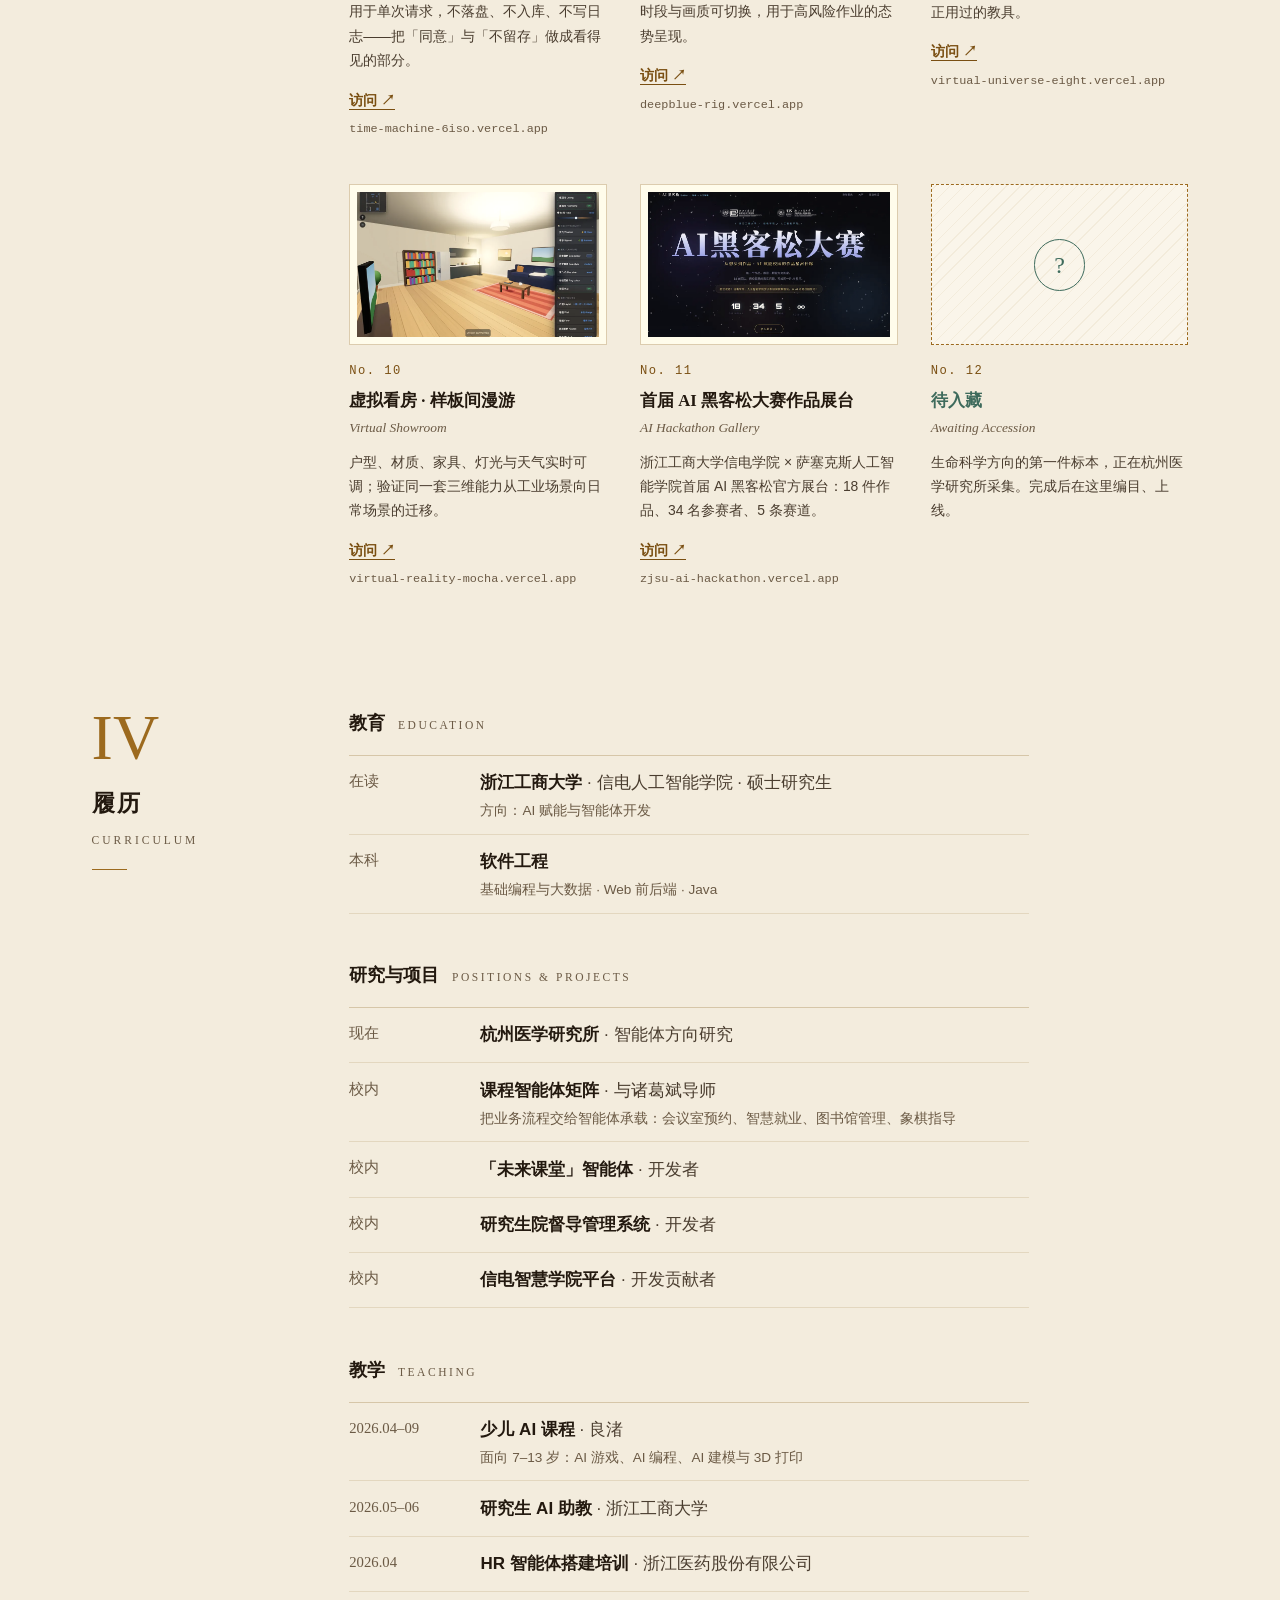
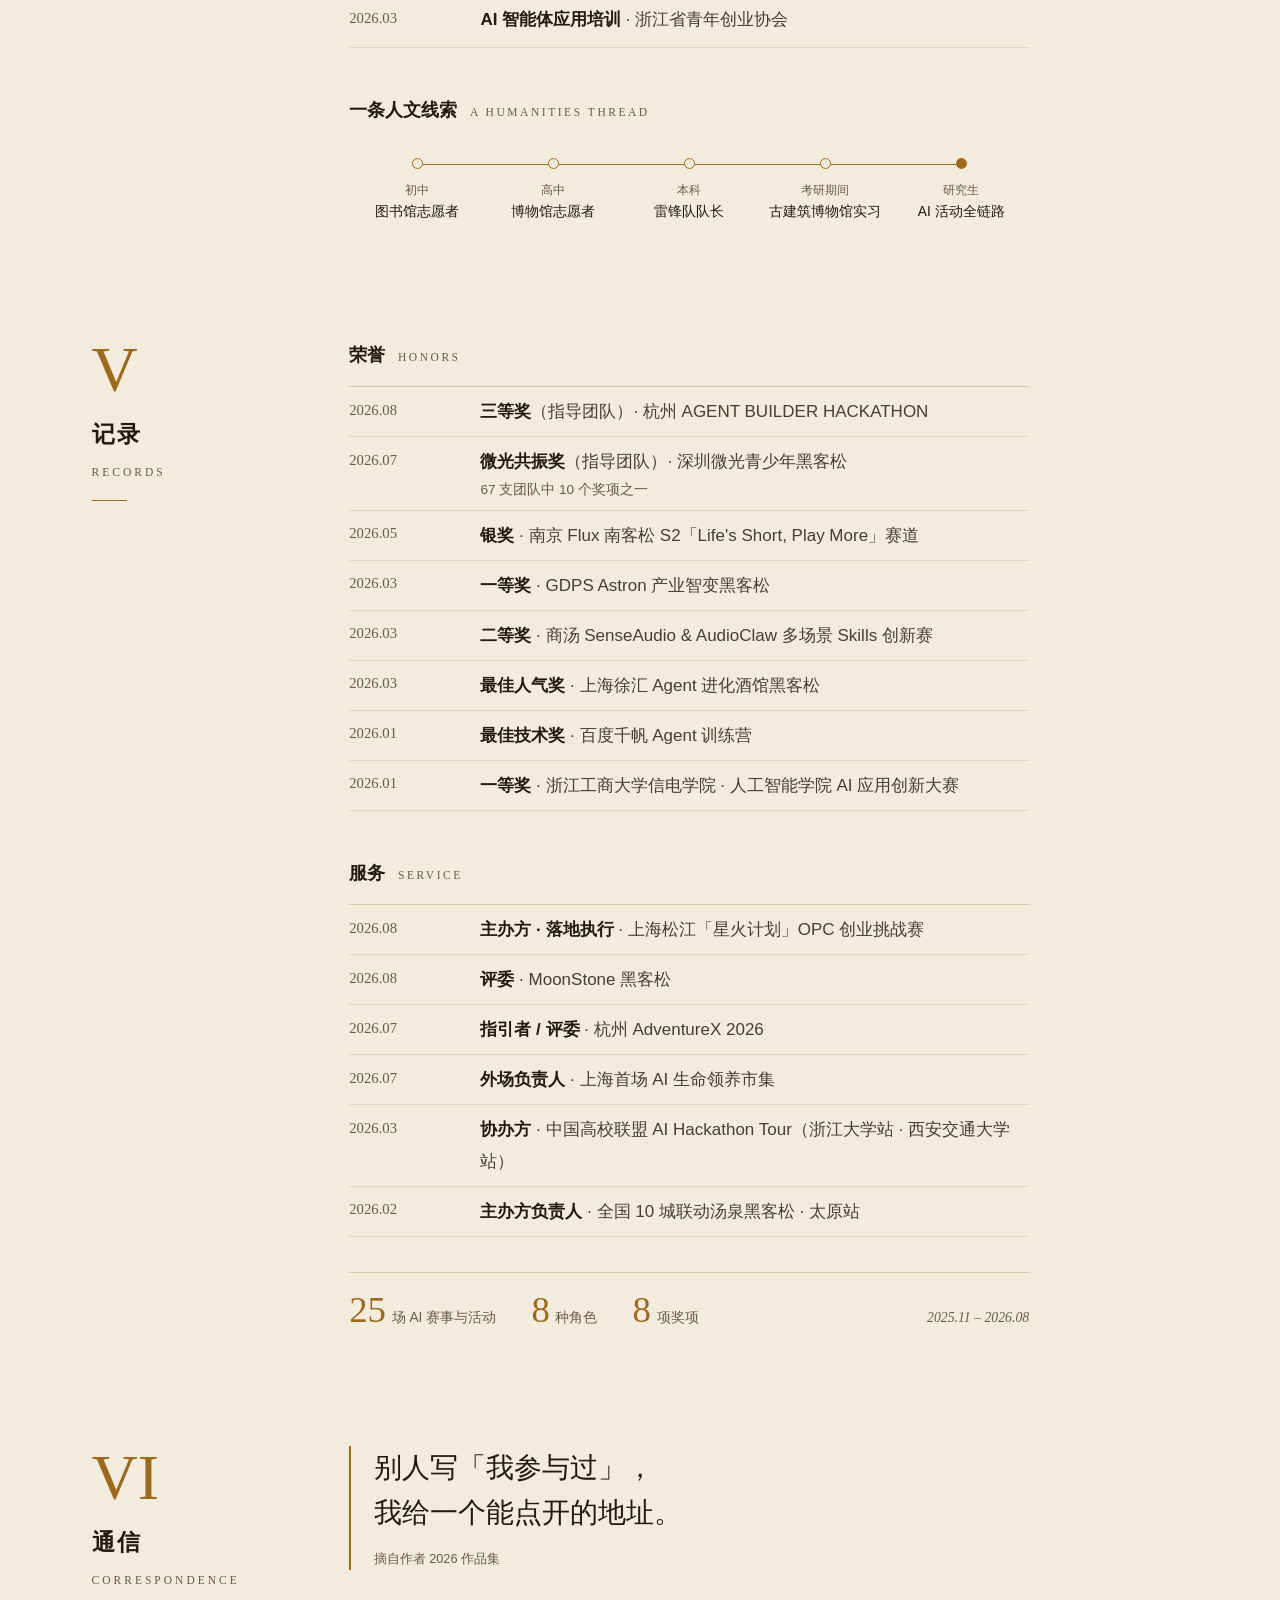
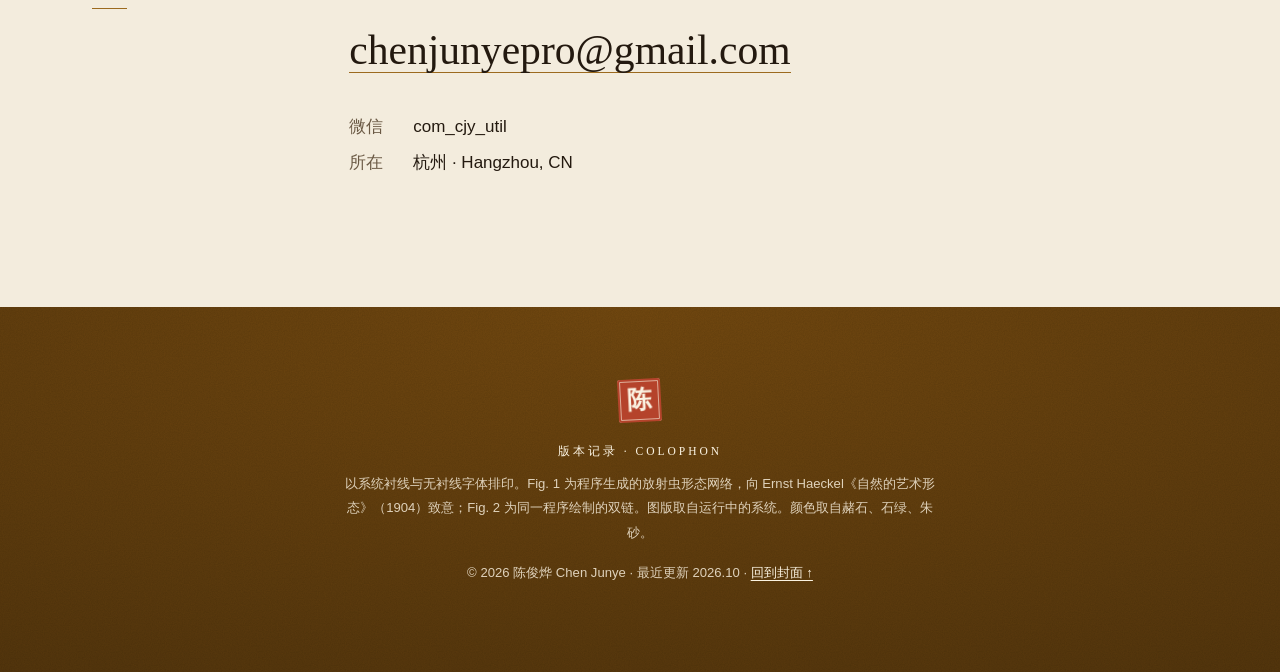
==== commit 0d9a520a: "Redesign as "A Natural History of Works" (作品博物志) Reposition the site toward AI for Life Science × Hu" ====
--- a/public/index.html
+++ b/public/index.html
@@ -1,22 +1,21 @@
 <!DOCTYPE html>
-<html lang="zh-CN">
+<html lang="zh-CN" class="no-js">
 <head>
   <meta charset="UTF-8" />
   <meta name="viewport" content="width=device-width, initial-scale=1.0" />
-  <title>陈俊烨 Chen Junye · 智能体 · 数字孪生 · 生成式 AI</title>
-  <meta name="description" content="陈俊烨（Chen Junye），浙江工商大学信电人工智能学院硕士研究生，现于杭州医学研究所从事智能体方向研究。研究兴趣：多智能体协同、数字孪生与空间自然语言交互、可溯源的生成式 AI。" />
+  <title>陈俊烨 Chen Junye · 作品博物志 · AI for Life Science × Humanities</title>
+  <meta name="description" content="陈俊烨（Chen Junye），浙江工商大学信电人工智能学院硕士研究生，现于杭州医学研究所从事智能体方向研究。以智能体为方法，走向生命科学与人文艺术。收录 11 个已部署上线的系统。" />
   <meta name="author" content="陈俊烨 Chen Junye" />
-  <meta name="theme-color" content="#6F4812" />
+  <meta name="theme-color" content="#5A3A0E" />
 
   <meta property="og:type" content="profile" />
   <meta property="og:locale" content="zh_CN" />
-  <meta property="og:title" content="陈俊烨 Chen Junye" />
-  <meta property="og:description" content="智能体 · 数字孪生 · 生成式 AI ｜ 浙江工商大学 · 杭州医学研究所" />
+  <meta property="og:title" content="陈俊烨 Chen Junye · 作品博物志" />
+  <meta property="og:description" content="以智能体为方法，走向生命科学与人文艺术。" />
   <meta property="og:image" content="og.png" />
   <meta property="og:image:width" content="1200" />
   <meta property="og:image:height" content="630" />
   <meta name="twitter:card" content="summary_large_image" />
-
   <link rel="icon" href="favicon.svg" type="image/svg+xml" />
 
   <script type="application/ld+json">
@@ -28,318 +27,376 @@
     "email": "mailto:chenjunyepro@gmail.com",
     "address": { "@type": "PostalAddress", "addressLocality": "Hangzhou", "addressCountry": "CN" },
     "affiliation": [
-      { "@type": "CollegeOrUniversity", "name": "浙江工商大学 信电人工智能学院" },
-      { "@type": "ResearchOrganization", "name": "杭州医学研究所" }
+      { "@type": "ResearchOrganization", "name": "杭州医学研究所" },
+      { "@type": "CollegeOrUniversity", "name": "浙江工商大学 信电人工智能学院" }
     ],
-    "knowsAbout": ["LLM Agents", "Multi-Agent Systems", "Digital Twins", "Retrieval-Augmented Generation", "AI for Education"]
+    "knowsAbout": ["AI for Life Science", "LLM Agents", "Multi-Agent Systems", "Digital Twins",
+                   "Retrieval-Augmented Generation", "Digital Humanities"]
   }
   </script>
 
-  <link rel="stylesheet" href="styles.css" />
+  <script>
+    document.documentElement.className = document.documentElement.className.replace("no-js", "js");
+    /* main.js 若未能加载，撤掉 js 状态，让所有内容直接可见 */
+    window.addEventListener("load", function () { if (!window.__cjy) document.documentElement.classList.remove("js"); });
+  </script>
+  <link rel="stylesheet" href="styles.css?v=2610" />
 </head>
 <body>
-  <a class="skip" href="#main">跳到正文</a>
-
-  <!-- ============ 顶栏 ============ -->
-  <header class="topbar">
-    <div class="topbar__inner">
-      <a class="topbar__name" href="#top">陈俊烨 <span>Chen Junye</span></a>
-      <nav class="topbar__nav" aria-label="页面导航">
-        <a href="#about">简介</a>
-        <a href="#projects">项目</a>
-        <a href="#experience">经历</a>
-        <a href="#teaching">教学</a>
-        <a href="#honors">荣誉与服务</a>
-        <a href="#contact">联系</a>
-      </nav>
+  <a class="skip" href="#preface">跳到正文</a>
+
+  <!-- ================================================= 顶栏 -->
+  <header class="bar" id="bar">
+    <a class="bar__brand" href="#top" aria-label="回到封面">
+      <span class="seal seal--sm" aria-hidden="true">陈</span>
+      <span class="bar__name">陈俊烨<i>Chen Junye</i></span>
+    </a>
+    <nav class="bar__nav" aria-label="章节">
+      <a href="#preface"><b>I</b>序</a>
+      <a href="#directions"><b>II</b>方向</a>
+      <a href="#specimens"><b>III</b>标本</a>
+      <a href="#curriculum"><b>IV</b>履历</a>
+      <a href="#records"><b>V</b>记录</a>
+      <a href="#correspondence"><b>VI</b>通信</a>
+    </nav>
+    <span class="bar__progress" aria-hidden="true"></span>
+  </header>
+
+  <!-- ================================================= 封面 -->
+  <section class="cover" id="top">
+    <p class="cover__over"><span>A Natural History of Works</span><i>·</i><span>作品博物志</span><i>·</i><span>MMXXVI</span></p>
+
+    <div class="cover__grid">
+      <h1 class="cover__name">
+        <span class="cover__cn"><span>陈</span><span>俊</span><span>烨</span></span>
+        <span class="cover__en">Chen Junye</span>
+      </h1>
+
+      <figure class="cover__fig">
+        <div class="specimen" id="specimen"><!--specimen:start--><svg class="specimen__svg" viewBox="-310 -310 620 620" role="img" aria-label="程序生成的放射虫形态：同心圆环上的节点相互连接，外缘伸出分叉的棘"><g class="reticle" fill="none" stroke="currentColor"><circle r="286" stroke-width=".7" stroke-opacity=".5"/><circle r="268" stroke-width=".6" stroke-opacity=".28" stroke-dasharray="2 7"/><path d="M286,0L274,0M284.9,24.9L279.9,24.5M281.7,49.7L276.7,48.8M276.3,74L271.4,72.7M268.8,97.8L264.1,96.1M259.2,120.9L254.7,118.8M247.7,143L237.3,137M234.3,164L230.2,161.2M219.1,183.8L215.3,180.6M202.2,202.2L198.7,198.7M183.8,219.1L180.6,215.3M164,234.3L161.2,230.2M143,247.7L137,237.3M120.9,259.2L118.8,254.7M97.8,268.8L96.1,264.1M74,276.3L72.7,271.4M49.7,281.7L48.8,276.7M24.9,284.9L24.5,279.9M0,286L0,274M-24.9,284.9L-24.5,279.9M-49.7,281.7L-48.8,276.7M-74,276.3L-72.7,271.4M-97.8,268.8L-96.1,264.1M-120.9,259.2L-118.8,254.7M-143,247.7L-137,237.3M-164,234.3L-161.2,230.2M-183.8,219.1L-180.6,215.3M-202.2,202.2L-198.7,198.7M-219.1,183.8L-215.3,180.6M-234.3,164L-230.2,161.2M-247.7,143L-237.3,137M-259.2,120.9L-254.7,118.8M-268.8,97.8L-264.1,96.1M-276.3,74L-271.4,72.7M-281.7,49.7L-276.7,48.8M-284.9,24.9L-279.9,24.5M-286,0L-274,0M-284.9,-24.9L-279.9,-24.5M-281.7,-49.7L-276.7,-48.8M-276.3,-74L-271.4,-72.7M-268.8,-97.8L-264.1,-96.1M-259.2,-120.9L-254.7,-118.8M-247.7,-143L-237.3,-137M-234.3,-164L-230.2,-161.2M-219.1,-183.8L-215.3,-180.6M-202.2,-202.2L-198.7,-198.7M-183.8,-219.1L-180.6,-215.3M-164,-234.3L-161.2,-230.2M-143,-247.7L-137,-237.3M-120.9,-259.2L-118.8,-254.7M-97.8,-268.8L-96.1,-264.1M-74,-276.3L-72.7,-271.4M-49.7,-281.7L-48.8,-276.7M-24.9,-284.9L-24.5,-279.9M-0,-286L-0,-274M24.9,-284.9L24.5,-279.9M49.7,-281.7L48.8,-276.7M74,-276.3L72.7,-271.4M97.8,-268.8L96.1,-264.1M120.9,-259.2L118.8,-254.7M143,-247.7L137,-237.3M164,-234.3L161.2,-230.2M183.8,-219.1L180.6,-215.3M202.2,-202.2L198.7,-198.7M219.1,-183.8L215.3,-180.6M234.3,-164L230.2,-161.2M247.7,-143L237.3,-137M259.2,-120.9L254.7,-118.8M268.8,-97.8L264.1,-96.1M276.3,-74L271.4,-72.7M281.7,-49.7L276.7,-48.8M284.9,-24.9L279.9,-24.5" stroke-width=".7" stroke-opacity=".55"/><path d="M292,0L306,0M0,292L0,306M-292,0L-306,0M-0,-292L-0,-306" stroke-width="1" stroke-opacity=".8"/></g><g class="spec"><path d="M14.9,-55.5L0,-26M14.9,-55.5L22.3,-12.9M41.4,-41.4L22.3,-12.9M41.4,-41.4L0,-26M56.3,-15.1L22.3,-12.9M56.3,-15.1L22.6,13M56.7,15.2L22.6,13M56.7,15.2L22.3,-12.9M41.2,41.2L22.6,13M41.2,41.2L0,25.8M15.1,56.2L0,25.8M15.1,56.2L22.6,13M-15,56.1L0,25.8M-15,56.1L-22.4,12.9M-40.6,40.6L-22.4,12.9M-40.6,40.6L0,25.8M-55.9,15L-22.4,12.9M-55.9,15L-22.8,-13.1M-55.4,-14.9L-22.8,-13.1M-55.4,-14.9L-22.4,12.9M-40.7,-40.7L-22.8,-13.1M-40.7,-40.7L0,-26M-14.8,-55.4L0,-26M-14.8,-55.4L-22.8,-13.1M0,-96.5L14.9,-55.5M0,-96.5L-14.8,-55.4M32.8,-90.1L14.9,-55.5M32.8,-90.1L41.4,-41.4M61.4,-73.2L41.4,-41.4M61.4,-73.2L14.9,-55.5M83.3,-48.1L41.4,-41.4M83.3,-48.1L56.3,-15.1M94.6,-16.7L56.3,-15.1M94.6,-16.7L56.7,15.2M95.1,16.8L56.7,15.2M95.1,16.8L56.3,-15.1M83.2,48L56.7,15.2M83.2,48L41.2,41.2M61.4,73.2L41.2,41.2M61.4,73.2L15.1,56.2M32.9,90.3L15.1,56.2M32.9,90.3L41.2,41.2M0,96.8L15.1,56.2M0,96.8L-15,56.1M-32.7,89.8L-15,56.1M-32.7,89.8L-40.6,40.6M-61.4,73.2L-40.6,40.6M-61.4,73.2L-15,56.1M-83.8,48.4L-40.6,40.6M-83.8,48.4L-55.9,15M-93.9,16.6L-55.9,15M-93.9,16.6L-55.4,-14.9M-94.4,-16.7L-55.4,-14.9M-94.4,-16.7L-55.9,15M-84,-48.5L-55.4,-14.9M-84,-48.5L-40.7,-40.7M-62.3,-74.2L-40.7,-40.7M-62.3,-74.2L-14.8,-55.4M-32.9,-90.4L-14.8,-55.4M-32.9,-90.4L-40.7,-40.7M18.4,-139.9L0,-96.5M18.4,-139.9L32.8,-90.1M53.6,-129.4L32.8,-90.1M53.6,-129.4L61.4,-73.2M84.4,-110.1L61.4,-73.2M84.4,-110.1L32.8,-90.1M110.1,-84.5L83.3,-48.1M110.1,-84.5L61.4,-73.2M130.1,-53.9L83.3,-48.1M130.1,-53.9L94.6,-16.7M137.7,-18.1L94.6,-16.7M137.7,-18.1L95.1,16.8M139.3,18.3L95.1,16.8M139.3,18.3L94.6,-16.7M128.8,53.4L83.2,48M128.8,53.4L95.1,16.8M111,85.2L83.2,48M111,85.2L61.4,73.2M84.9,110.7L61.4,73.2M84.9,110.7L32.9,90.3M53.1,128.1L32.9,90.3M53.1,128.1L61.4,73.2M18.2,138.3L0,96.8M18.2,138.3L32.9,90.3M-18.3,138.8L0,96.8M-18.3,138.8L-32.7,89.8M-53.1,128.2L-32.7,89.8M-53.1,128.2L-61.4,73.2M-84.7,110.3L-61.4,73.2M-84.7,110.3L-32.7,89.8M-112.4,86.2L-83.8,48.4M-112.4,86.2L-61.4,73.2M-128.1,53.1L-83.8,48.4M-128.1,53.1L-93.9,16.6M-139.3,18.3L-93.9,16.6M-139.3,18.3L-94.4,-16.7M-138.3,-18.2L-94.4,-16.7M-138.3,-18.2L-93.9,16.6M-130.1,-53.9L-84,-48.5M-130.1,-53.9L-94.4,-16.7M-110.1,-84.5L-84,-48.5M-110.1,-84.5L-62.3,-74.2M-85.9,-112L-62.3,-74.2M-85.9,-112L-32.9,-90.4M-53,-127.9L-32.9,-90.4M-53,-127.9L-62.3,-74.2M-18.1,-137.2L0,-96.5M-18.1,-137.2L-32.9,-90.4M0,-184.2L18.4,-139.9M0,-184.2L-18.1,-137.2M38.6,-181.4L18.4,-139.9M38.6,-181.4L53.6,-129.4M74.8,-167.9L53.6,-129.4M74.8,-167.9L84.4,-110.1M108.4,-149.2L84.4,-110.1M108.4,-149.2L53.6,-129.4M137.9,-124.2L110.1,-84.5M137.9,-124.2L84.4,-110.1M161.5,-93.2L110.1,-84.5M161.5,-93.2L130.1,-53.9M175.8,-57.1L130.1,-53.9M175.8,-57.1L137.7,-18.1M184.8,-19.4L137.7,-18.1M184.8,-19.4L139.3,18.3M185.1,19.5L139.3,18.3M185.1,19.5L137.7,-18.1M178.4,58L128.8,53.4M178.4,58L139.3,18.3M161,92.9L128.8,53.4M161,92.9L111,85.2M137.9,124.2L111,85.2M137.9,124.2L84.9,110.7M109.1,150.2L84.9,110.7M109.1,150.2L53.1,128.1M74.8,168.1L53.1,128.1M74.8,168.1L84.9,110.7M39.1,183.9L18.2,138.3M39.1,183.9L53.1,128.1M0,186.6L18.2,138.3M0,186.6L-18.3,138.8M-38.4,180.5L-18.3,138.8M-38.4,180.5L-53.1,128.2M-76.2,171.1L-53.1,128.2M-76.2,171.1L-84.7,110.3M-108.3,149.1L-84.7,110.3M-108.3,149.1L-53.1,128.2M-138.3,124.6L-112.4,86.2M-138.3,124.6L-84.7,110.3M-159.9,92.3L-112.4,86.2M-159.9,92.3L-128.1,53.1M-177.5,57.7L-128.1,53.1M-177.5,57.7L-139.3,18.3M-185.5,19.5L-139.3,18.3M-185.5,19.5L-138.3,-18.2M-184.5,-19.4L-138.3,-18.2M-184.5,-19.4L-139.3,18.3M-176.2,-57.2L-130.1,-53.9M-176.2,-57.2L-138.3,-18.2M-162.2,-93.7L-110.1,-84.5M-162.2,-93.7L-130.1,-53.9M-137.6,-123.9L-110.1,-84.5M-137.6,-123.9L-85.9,-112M-108,-148.7L-85.9,-112M-108,-148.7L-53,-127.9M-75.7,-170L-53,-127.9M-75.7,-170L-85.9,-112M-38.4,-180.5L-18.1,-137.2M-38.4,-180.5L-53,-127.9M19.6,-224.4L0,-184.2M19.6,-224.4L38.6,-181.4M58.8,-219.3L38.6,-181.4M58.8,-219.3L74.8,-167.9M94.9,-203.6L74.8,-167.9M94.9,-203.6L108.4,-149.2M128.4,-183.3L108.4,-149.2M128.4,-183.3L74.8,-167.9M160.4,-160.4L137.9,-124.2M160.4,-160.4L108.4,-149.2M186.2,-130.4L161.5,-93.2M186.2,-130.4L137.9,-124.2M206.3,-96.2L161.5,-93.2M206.3,-96.2L175.8,-57.1M216.7,-58.1L175.8,-57.1M216.7,-58.1L184.8,-19.4M225.2,-19.7L184.8,-19.4M225.2,-19.7L185.1,19.5M222.6,19.5L185.1,19.5M222.6,19.5L184.8,-19.4M217.1,58.2L178.4,58M217.1,58.2L185.1,19.5M204.5,95.4L161,92.9M204.5,95.4L178.4,58M185.8,130.1L161,92.9M185.8,130.1L137.9,124.2M160.9,160.9L137.9,124.2M160.9,160.9L109.1,150.2M130.9,186.9L109.1,150.2M130.9,186.9L74.8,168.1M95.7,205.2L74.8,168.1M95.7,205.2L109.1,150.2M58.8,219.3L39.1,183.9M58.8,219.3L74.8,168.1M19.5,222.6L0,186.6M19.5,222.6L39.1,183.9M-19.7,225.4L0,186.6M-19.7,225.4L-38.4,180.5M-58.7,219.2L-38.4,180.5M-58.7,219.2L-76.2,171.1M-95.6,205.1L-76.2,171.1M-95.6,205.1L-108.3,149.1M-131,187.1L-108.3,149.1M-131,187.1L-76.2,171.1M-159.9,159.9L-138.3,124.6M-159.9,159.9L-108.3,149.1M-184.2,129L-159.9,92.3M-184.2,129L-138.3,124.6M-207.1,96.6L-159.9,92.3M-207.1,96.6L-177.5,57.7M-219.8,58.9L-177.5,57.7M-219.8,58.9L-185.5,19.5M-227.4,19.9L-185.5,19.5M-227.4,19.9L-184.5,-19.4M-223.1,-19.5L-184.5,-19.4M-223.1,-19.5L-185.5,19.5M-217.4,-58.3L-176.2,-57.2M-217.4,-58.3L-184.5,-19.4M-203.7,-95L-162.2,-93.7M-203.7,-95L-176.2,-57.2M-186.2,-130.4L-162.2,-93.7M-186.2,-130.4L-137.6,-123.9M-159.8,-159.8L-137.6,-123.9M-159.8,-159.8L-108,-148.7M-129.4,-184.8L-108,-148.7M-129.4,-184.8L-75.7,-170M-96.2,-206.2L-75.7,-170M-96.2,-206.2L-108,-148.7M-59,-220.2L-38.4,-180.5M-59,-220.2L-75.7,-170M-19.6,-223.8L0,-184.2M-19.6,-223.8L-38.4,-180.5M0,-15L0,-26M13,-7.5L22.3,-12.9M13,7.5L22.6,13M0,15L0,25.8M-13,7.5L-22.4,12.9M-13,-7.5L-22.8,-13.1" fill="none" stroke="currentColor" stroke-width=".6" stroke-opacity=".42"/><path d="M0,-26Q13.4,-23.2 22.3,-12.9M22.3,-12.9Q26.8,-0 22.6,13M22.6,13Q13.4,23.3 0,25.8M0,25.8Q-13.4,23.2 -22.4,12.9M-22.4,12.9Q-27,0 -22.8,-13.1M-22.8,-13.1Q-13.5,-23.4 0,-26M14.9,-55.5Q30.3,-52.5 41.4,-41.4M41.4,-41.4Q52.9,-30.5 56.3,-15.1M56.3,-15.1Q61.1,-0 56.7,15.2M56.7,15.2Q52.9,30.6 41.2,41.2M41.2,41.2Q30.4,52.7 15.1,56.2M15.1,56.2Q-0,60.7 -15,56.1M-15,56.1Q-30.2,52.2 -40.6,40.6M-40.6,40.6Q-52.2,30.1 -55.9,15M-55.9,15Q-60.2,0 -55.4,-14.9M-55.4,-14.9Q-52,-30 -40.7,-40.7M-40.7,-40.7Q-30,-52 -14.8,-55.4M-14.8,-55.4Q-0,-60 14.9,-55.5M0,-96.5Q17.6,-99.9 32.8,-90.1M32.8,-90.1Q50.5,-87.5 61.4,-73.2M61.4,-73.2Q77.5,-65 83.3,-48.1M83.3,-48.1Q95.3,-34.7 94.6,-16.7M94.6,-16.7Q101.6,-0 95.1,16.8M95.1,16.8Q95.5,34.8 83.2,48M83.2,48Q77.5,65 61.4,73.2M61.4,73.2Q50.6,87.6 32.9,90.3M32.9,90.3Q17.7,100.2 0,96.8M0,96.8Q-17.6,99.9 -32.7,89.8M-32.7,89.8Q-50.4,87.3 -61.4,73.2M-61.4,73.2Q-77.7,65.2 -83.8,48.4M-83.8,48.4Q-95.2,34.7 -93.9,16.6M-93.9,16.6Q-100.9,0 -94.4,-16.7M-94.4,-16.7Q-95.6,-34.8 -84,-48.5M-84,-48.5Q-78.4,-65.8 -62.3,-74.2M-62.3,-74.2Q-50.9,-88.2 -32.9,-90.4M-32.9,-90.4Q-17.6,-100.1 0,-96.5M18.4,-139.9Q38.7,-144.6 53.6,-129.4M53.6,-129.4Q74.2,-128.5 84.4,-110.1M84.4,-110.1Q104.5,-104.5 110.1,-84.5M110.1,-84.5Q129,-74.4 130.1,-53.9M130.1,-53.9Q143.9,-38.6 137.7,-18.1M137.7,-18.1Q148.8,0 139.3,18.3M139.3,18.3Q144,38.6 128.8,53.4M128.8,53.4Q128.8,74.4 111,85.2M111,85.2Q105.2,105.2 84.9,110.7M84.9,110.7Q74,128.3 53.1,128.1M53.1,128.1Q38.3,143.1 18.2,138.3M18.2,138.3Q0,148.8 -18.3,138.8M-18.3,138.8Q-38.4,143.4 -53.1,128.2M-53.1,128.2Q-74,128.2 -84.7,110.3M-84.7,110.3Q-105.7,105.7 -112.4,86.2M-112.4,86.2Q-129.3,74.6 -128.1,53.1M-128.1,53.1Q-143.6,38.5 -139.3,18.3M-139.3,18.3Q-149.1,0 -138.3,-18.2M-138.3,-18.2Q-144.2,-38.6 -130.1,-53.9M-130.1,-53.9Q-128.9,-74.4 -110.1,-84.5M-110.1,-84.5Q-105.4,-105.4 -85.9,-112M-85.9,-112Q-74.4,-128.9 -53,-127.9M-53,-127.9Q-38.1,-142.3 -18.1,-137.2M-18.1,-137.2Q-0,-148.8 18.4,-139.9M0,-184.2Q20.8,-197.6 38.6,-181.4M38.6,-181.4Q61.3,-188.8 74.8,-167.9M74.8,-167.9Q98.9,-171.4 108.4,-149.2M108.4,-149.2Q133.1,-147.8 137.9,-124.2M137.9,-124.2Q161.8,-117.5 161.5,-93.2M161.5,-93.2Q182.3,-81.2 175.8,-57.1M175.8,-57.1Q194.9,-41.4 184.8,-19.4M184.8,-19.4Q199.9,0 185.1,19.5M185.1,19.5Q196.5,41.8 178.4,58M178.4,58Q183.4,81.6 161,92.9M161,92.9Q161.5,117.4 137.9,124.2M137.9,124.2Q133.5,148.3 109.1,150.2M109.1,150.2Q99.3,172.1 74.8,168.1M74.8,168.1Q61.8,190.1 39.1,183.9M39.1,183.9Q21,200.2 0,186.6M0,186.6Q-20.8,198.4 -38.4,180.5M-38.4,180.5Q-61.7,190 -76.2,171.1M-76.2,171.1Q-99.8,172.9 -108.3,149.1M-108.3,149.1Q-133.2,148 -138.3,124.6M-138.3,124.6Q-161.2,117.1 -159.9,92.3M-159.9,92.3Q-182.3,81.2 -177.5,57.7M-177.5,57.7Q-196.2,41.7 -185.5,19.5M-185.5,19.5Q-200,0 -184.5,-19.4M-184.5,-19.4Q-194.9,-41.4 -176.2,-57.2M-176.2,-57.2Q-182.9,-81.5 -162.2,-93.7M-162.2,-93.7Q-162,-117.7 -137.6,-123.9M-137.6,-123.9Q-132.7,-147.4 -108,-148.7M-108,-148.7Q-99.4,-172.1 -75.7,-170M-75.7,-170Q-61.6,-189.4 -38.4,-180.5M-38.4,-180.5Q-20.7,-197.1 0,-184.2M19.6,-224.4Q42.6,-241.6 58.8,-219.3M58.8,-219.3Q83.8,-230.2 94.9,-203.6M94.9,-203.6Q121.6,-210.7 128.4,-183.3M128.4,-183.3Q157.2,-187.3 160.4,-160.4M160.4,-160.4Q188.7,-158.4 186.2,-130.4M186.2,-130.4Q213.7,-123.4 206.3,-96.2M206.3,-96.2Q230.4,-83.9 216.7,-58.1M216.7,-58.1Q240.6,-42.4 225.2,-19.7M225.2,-19.7Q243.8,-0 222.6,19.5M222.6,19.5Q239.5,42.2 217.1,58.2M217.1,58.2Q229.6,83.6 204.5,95.4M204.5,95.4Q212.6,122.7 185.8,130.1M185.8,130.1Q188.8,158.5 160.9,160.9M160.9,160.9Q158.9,189.4 130.9,186.9M130.9,186.9Q123.3,213.6 95.7,205.2M95.7,205.2Q84.1,231.2 58.8,219.3M58.8,219.3Q42.4,240.7 19.5,222.6M19.5,222.6Q0,244 -19.7,225.4M-19.7,225.4Q-42.7,242.1 -58.7,219.2M-58.7,219.2Q-84.1,231 -95.6,205.1M-95.6,205.1Q-123.3,213.6 -131,187.1M-131,187.1Q-158.5,188.9 -159.9,159.9M-159.9,159.9Q-187.4,157.2 -184.2,129M-184.2,129Q-213,123 -207.1,96.6M-207.1,96.6Q-232.5,84.6 -219.8,58.9M-219.8,58.9Q-243.5,42.9 -227.4,19.9M-227.4,19.9Q-245.3,0 -223.1,-19.5M-223.1,-19.5Q-239.9,-42.3 -217.4,-58.3M-217.4,-58.3Q-229.3,-83.5 -203.7,-95M-203.7,-95Q-212.4,-122.6 -186.2,-130.4M-186.2,-130.4Q-188.4,-158.1 -159.8,-159.8M-159.8,-159.8Q-157.5,-187.7 -129.4,-184.8M-129.4,-184.8Q-122.9,-212.9 -96.2,-206.2M-96.2,-206.2Q-84.5,-232.2 -59,-220.2M-59,-220.2Q-42.6,-241.8 -19.6,-223.8M-19.6,-223.8Q-0,-244.1 19.6,-224.4" fill="none" stroke="currentColor" stroke-width=".95" stroke-opacity=".78"/><path d="M8,-75.8a5.4,5.4 0 1,0 10.8,0a5.4,5.4 0 1,0 -10.8,0M33.1,-66.7a5.4,5.4 0 1,0 10.8,0a5.4,5.4 0 1,0 -10.8,0M53.6,-49.5a5.4,5.4 0 1,0 10.8,0a5.4,5.4 0 1,0 -10.8,0M67,-26.3a5.4,5.4 0 1,0 10.8,0a5.4,5.4 0 1,0 -10.8,0M71.6,-0a5.4,5.4 0 1,0 10.8,0a5.4,5.4 0 1,0 -10.8,0M67,26.3a5.4,5.4 0 1,0 10.8,0a5.4,5.4 0 1,0 -10.8,0M53.6,49.5a5.4,5.4 0 1,0 10.8,0a5.4,5.4 0 1,0 -10.8,0M33.1,66.7a5.4,5.4 0 1,0 10.8,0a5.4,5.4 0 1,0 -10.8,0M8,75.8a5.4,5.4 0 1,0 10.8,0a5.4,5.4 0 1,0 -10.8,0M-18.7,75.8a5.4,5.4 0 1,0 10.8,0a5.4,5.4 0 1,0 -10.8,0M-43.9,66.7a5.4,5.4 0 1,0 10.8,0a5.4,5.4 0 1,0 -10.8,0M-64.4,49.5a5.4,5.4 0 1,0 10.8,0a5.4,5.4 0 1,0 -10.8,0M-77.7,26.3a5.4,5.4 0 1,0 10.8,0a5.4,5.4 0 1,0 -10.8,0M-82.4,0a5.4,5.4 0 1,0 10.8,0a5.4,5.4 0 1,0 -10.8,0M-77.7,-26.3a5.4,5.4 0 1,0 10.8,0a5.4,5.4 0 1,0 -10.8,0M-64.4,-49.5a5.4,5.4 0 1,0 10.8,0a5.4,5.4 0 1,0 -10.8,0M-43.9,-66.7a5.4,5.4 0 1,0 10.8,0a5.4,5.4 0 1,0 -10.8,0M-18.7,-75.8a5.4,5.4 0 1,0 10.8,0a5.4,5.4 0 1,0 -10.8,0M24.4,-114a6.2,6.2 0 1,0 12.4,0a6.2,6.2 0 1,0 -12.4,0M52.8,-102.2a6.2,6.2 0 1,0 12.4,0a6.2,6.2 0 1,0 -12.4,0M77.3,-83.4a6.2,6.2 0 1,0 12.4,0a6.2,6.2 0 1,0 -12.4,0M96,-59a6.2,6.2 0 1,0 12.4,0a6.2,6.2 0 1,0 -12.4,0M107.8,-30.5a6.2,6.2 0 1,0 12.4,0a6.2,6.2 0 1,0 -12.4,0M111.8,0a6.2,6.2 0 1,0 12.4,0a6.2,6.2 0 1,0 -12.4,0M107.8,30.5a6.2,6.2 0 1,0 12.4,0a6.2,6.2 0 1,0 -12.4,0M96,59a6.2,6.2 0 1,0 12.4,0a6.2,6.2 0 1,0 -12.4,0M77.3,83.4a6.2,6.2 0 1,0 12.4,0a6.2,6.2 0 1,0 -12.4,0M52.8,102.2a6.2,6.2 0 1,0 12.4,0a6.2,6.2 0 1,0 -12.4,0M24.4,114a6.2,6.2 0 1,0 12.4,0a6.2,6.2 0 1,0 -12.4,0M-6.2,118a6.2,6.2 0 1,0 12.4,0a6.2,6.2 0 1,0 -12.4,0M-36.7,114a6.2,6.2 0 1,0 12.4,0a6.2,6.2 0 1,0 -12.4,0M-65.2,102.2a6.2,6.2 0 1,0 12.4,0a6.2,6.2 0 1,0 -12.4,0M-89.6,83.4a6.2,6.2 0 1,0 12.4,0a6.2,6.2 0 1,0 -12.4,0M-108.4,59a6.2,6.2 0 1,0 12.4,0a6.2,6.2 0 1,0 -12.4,0M-120.2,30.5a6.2,6.2 0 1,0 12.4,0a6.2,6.2 0 1,0 -12.4,0M-124.2,0a6.2,6.2 0 1,0 12.4,0a6.2,6.2 0 1,0 -12.4,0M-120.2,-30.5a6.2,6.2 0 1,0 12.4,0a6.2,6.2 0 1,0 -12.4,0M-108.4,-59a6.2,6.2 0 1,0 12.4,0a6.2,6.2 0 1,0 -12.4,0M-89.6,-83.4a6.2,6.2 0 1,0 12.4,0a6.2,6.2 0 1,0 -12.4,0M-65.2,-102.2a6.2,6.2 0 1,0 12.4,0a6.2,6.2 0 1,0 -12.4,0M-36.7,-114a6.2,6.2 0 1,0 12.4,0a6.2,6.2 0 1,0 -12.4,0M-6.2,-118a6.2,6.2 0 1,0 12.4,0a6.2,6.2 0 1,0 -12.4,0M10.2,-162.1a6.8,6.8 0 1,0 13.7,0a6.8,6.8 0 1,0 -13.7,0M43.5,-155a6.8,6.8 0 1,0 13.7,0a6.8,6.8 0 1,0 -13.7,0M74.7,-141.2a6.8,6.8 0 1,0 13.7,0a6.8,6.8 0 1,0 -13.7,0M102.2,-121.1a6.8,6.8 0 1,0 13.7,0a6.8,6.8 0 1,0 -13.7,0M125,-95.8a6.8,6.8 0 1,0 13.7,0a6.8,6.8 0 1,0 -13.7,0M142.1,-66.3a6.8,6.8 0 1,0 13.7,0a6.8,6.8 0 1,0 -13.7,0M152.6,-33.9a6.8,6.8 0 1,0 13.7,0a6.8,6.8 0 1,0 -13.7,0M156.2,0a6.8,6.8 0 1,0 13.7,0a6.8,6.8 0 1,0 -13.7,0M152.6,33.9a6.8,6.8 0 1,0 13.7,0a6.8,6.8 0 1,0 -13.7,0M142.1,66.3a6.8,6.8 0 1,0 13.7,0a6.8,6.8 0 1,0 -13.7,0M125,95.8a6.8,6.8 0 1,0 13.7,0a6.8,6.8 0 1,0 -13.7,0M102.2,121.1a6.8,6.8 0 1,0 13.7,0a6.8,6.8 0 1,0 -13.7,0M74.7,141.2a6.8,6.8 0 1,0 13.7,0a6.8,6.8 0 1,0 -13.7,0M43.5,155a6.8,6.8 0 1,0 13.7,0a6.8,6.8 0 1,0 -13.7,0M10.2,162.1a6.8,6.8 0 1,0 13.7,0a6.8,6.8 0 1,0 -13.7,0M-23.9,162.1a6.8,6.8 0 1,0 13.7,0a6.8,6.8 0 1,0 -13.7,0M-57.2,155a6.8,6.8 0 1,0 13.7,0a6.8,6.8 0 1,0 -13.7,0M-88.3,141.2a6.8,6.8 0 1,0 13.7,0a6.8,6.8 0 1,0 -13.7,0M-115.9,121.1a6.8,6.8 0 1,0 13.7,0a6.8,6.8 0 1,0 -13.7,0M-138.7,95.8a6.8,6.8 0 1,0 13.7,0a6.8,6.8 0 1,0 -13.7,0M-155.7,66.3a6.8,6.8 0 1,0 13.7,0a6.8,6.8 0 1,0 -13.7,0M-166.3,33.9a6.8,6.8 0 1,0 13.7,0a6.8,6.8 0 1,0 -13.7,0M-169.8,0a6.8,6.8 0 1,0 13.7,0a6.8,6.8 0 1,0 -13.7,0M-166.3,-33.9a6.8,6.8 0 1,0 13.7,0a6.8,6.8 0 1,0 -13.7,0M-155.7,-66.3a6.8,6.8 0 1,0 13.7,0a6.8,6.8 0 1,0 -13.7,0M-138.7,-95.8a6.8,6.8 0 1,0 13.7,0a6.8,6.8 0 1,0 -13.7,0M-115.9,-121.1a6.8,6.8 0 1,0 13.7,0a6.8,6.8 0 1,0 -13.7,0M-88.3,-141.2a6.8,6.8 0 1,0 13.7,0a6.8,6.8 0 1,0 -13.7,0M-57.2,-155a6.8,6.8 0 1,0 13.7,0a6.8,6.8 0 1,0 -13.7,0M-23.9,-162.1a6.8,6.8 0 1,0 13.7,0a6.8,6.8 0 1,0 -13.7,0M28.6,-202.9a7.2,7.2 0 1,0 14.4,0a7.2,7.2 0 1,0 -14.4,0M63.3,-193.6a7.2,7.2 0 1,0 14.4,0a7.2,7.2 0 1,0 -14.4,0M95.8,-178.4a7.2,7.2 0 1,0 14.4,0a7.2,7.2 0 1,0 -14.4,0M125.2,-157.8a7.2,7.2 0 1,0 14.4,0a7.2,7.2 0 1,0 -14.4,0M150.6,-132.4a7.2,7.2 0 1,0 14.4,0a7.2,7.2 0 1,0 -14.4,0M171.2,-103a7.2,7.2 0 1,0 14.4,0a7.2,7.2 0 1,0 -14.4,0M186.4,-70.5a7.2,7.2 0 1,0 14.4,0a7.2,7.2 0 1,0 -14.4,0M195.7,-35.8a7.2,7.2 0 1,0 14.4,0a7.2,7.2 0 1,0 -14.4,0M198.8,-0a7.2,7.2 0 1,0 14.4,0a7.2,7.2 0 1,0 -14.4,0M195.7,35.8a7.2,7.2 0 1,0 14.4,0a7.2,7.2 0 1,0 -14.4,0M186.4,70.5a7.2,7.2 0 1,0 14.4,0a7.2,7.2 0 1,0 -14.4,0M171.2,103a7.2,7.2 0 1,0 14.4,0a7.2,7.2 0 1,0 -14.4,0M150.6,132.4a7.2,7.2 0 1,0 14.4,0a7.2,7.2 0 1,0 -14.4,0M125.2,157.8a7.2,7.2 0 1,0 14.4,0a7.2,7.2 0 1,0 -14.4,0M95.8,178.4a7.2,7.2 0 1,0 14.4,0a7.2,7.2 0 1,0 -14.4,0M63.3,193.6a7.2,7.2 0 1,0 14.4,0a7.2,7.2 0 1,0 -14.4,0M28.6,202.9a7.2,7.2 0 1,0 14.4,0a7.2,7.2 0 1,0 -14.4,0M-7.2,206a7.2,7.2 0 1,0 14.4,0a7.2,7.2 0 1,0 -14.4,0M-43,202.9a7.2,7.2 0 1,0 14.4,0a7.2,7.2 0 1,0 -14.4,0M-77.6,193.6a7.2,7.2 0 1,0 14.4,0a7.2,7.2 0 1,0 -14.4,0M-110.2,178.4a7.2,7.2 0 1,0 14.4,0a7.2,7.2 0 1,0 -14.4,0M-139.6,157.8a7.2,7.2 0 1,0 14.4,0a7.2,7.2 0 1,0 -14.4,0M-165,132.4a7.2,7.2 0 1,0 14.4,0a7.2,7.2 0 1,0 -14.4,0M-185.6,103a7.2,7.2 0 1,0 14.4,0a7.2,7.2 0 1,0 -14.4,0M-200.8,70.5a7.2,7.2 0 1,0 14.4,0a7.2,7.2 0 1,0 -14.4,0M-210.1,35.8a7.2,7.2 0 1,0 14.4,0a7.2,7.2 0 1,0 -14.4,0M-213.2,0a7.2,7.2 0 1,0 14.4,0a7.2,7.2 0 1,0 -14.4,0M-210.1,-35.8a7.2,7.2 0 1,0 14.4,0a7.2,7.2 0 1,0 -14.4,0M-200.8,-70.5a7.2,7.2 0 1,0 14.4,0a7.2,7.2 0 1,0 -14.4,0M-185.6,-103a7.2,7.2 0 1,0 14.4,0a7.2,7.2 0 1,0 -14.4,0M-165,-132.4a7.2,7.2 0 1,0 14.4,0a7.2,7.2 0 1,0 -14.4,0M-139.6,-157.8a7.2,7.2 0 1,0 14.4,0a7.2,7.2 0 1,0 -14.4,0M-110.2,-178.4a7.2,7.2 0 1,0 14.4,0a7.2,7.2 0 1,0 -14.4,0M-77.6,-193.6a7.2,7.2 0 1,0 14.4,0a7.2,7.2 0 1,0 -14.4,0M-43,-202.9a7.2,7.2 0 1,0 14.4,0a7.2,7.2 0 1,0 -14.4,0M-7.2,-206a7.2,7.2 0 1,0 14.4,0a7.2,7.2 0 1,0 -14.4,0" fill="none" stroke="currentColor" stroke-width=".6" stroke-opacity=".5"/><path d="M19.6,-224.4L22.8,-260.3M22.8,-260.3L19.8,-268.8M22.8,-260.3L27.1,-268.2M58.8,-219.3L63.2,-235.7M94.9,-203.6L110.2,-236.2M110.2,-236.2L110.3,-245.2M110.2,-236.2L117,-242.1M128.4,-183.3L138.1,-197.3M160.4,-160.4L185.9,-185.9M185.9,-185.9L189.1,-194.3M185.9,-185.9L194.3,-189.1M186.2,-130.4L200.1,-140.1M206.3,-96.2L238.9,-111.4M238.9,-111.4L244.8,-118.2M238.9,-111.4L247.9,-111.5M216.7,-58.1L233.2,-62.5M225.2,-19.7L261,-22.8M261,-22.8L268.9,-27.2M261,-22.8L269.5,-19.9M222.6,19.5L239.5,21M217.1,58.2L251.9,67.5M251.9,67.5L260.8,66.1M251.9,67.5L258.9,73.2M204.5,95.4L219.9,102.5M185.8,130.1L215.3,150.8M215.3,150.8L224.1,152.5M215.3,150.8L219.9,158.5M160.9,160.9L173,173M130.9,186.9L151.5,216.4M151.5,216.4L159.3,221M151.5,216.4L153.2,225.3M95.7,205.2L102.9,220.6M58.8,219.3L68.1,254.1M68.1,254.1L73.8,261.1M68.1,254.1L66.7,263M19.5,222.6L21,239.6M-19.7,225.4L-22.9,261.3M-22.9,261.3L-19.9,269.8M-22.9,261.3L-27.2,269.1M-58.7,219.2L-63.1,235.6M-95.6,205.1L-110.8,237.7M-110.8,237.7L-111,246.7M-110.8,237.7L-117.6,243.6M-131,187.1L-140.8,201.1M-159.9,159.9L-185.3,185.3M-185.3,185.3L-188.5,193.7M-185.3,185.3L-193.7,188.5M-184.2,129L-198.1,138.7M-207.1,96.6L-239.7,111.8M-239.7,111.8L-245.6,118.6M-239.7,111.8L-248.7,111.9M-219.8,58.9L-236.2,63.3M-227.4,19.9L-263.3,23M-263.3,23L-271.1,27.4M-263.3,23L-271.8,20.1M-223.1,-19.5L-240.1,-21M-217.4,-58.3L-252.2,-67.6M-252.2,-67.6L-261.1,-66.2M-252.2,-67.6L-259.2,-73.2M-203.7,-95L-219.1,-102.2M-186.2,-130.4L-215.7,-151M-215.7,-151L-224.5,-152.8M-215.7,-151L-220.3,-158.8M-159.8,-159.8L-171.9,-171.9M-129.4,-184.8L-150.1,-214.3M-150.1,-214.3L-157.8,-219M-150.1,-214.3L-151.8,-223.2M-96.2,-206.2L-103.4,-221.6M-59,-220.2L-68.3,-254.9M-68.3,-254.9L-74,-261.9M-68.3,-254.9L-66.9,-263.8M-19.6,-223.8L-21.1,-240.7" fill="none" stroke="currentColor" stroke-width=".85" stroke-opacity=".7" stroke-linecap="round"/><path d="M-15,0a15,15 0 1,0 30,0a15,15 0 1,0 -30,0" fill="none" stroke="currentColor" stroke-width=".9" stroke-opacity=".8"/><path d="M20.9,-266.3a2.4,2.4 0 1,0 4.8,0a2.4,2.4 0 1,0 -4.8,0M241.9,-113.9a2.4,2.4 0 1,0 4.8,0a2.4,2.4 0 1,0 -4.8,0M217.8,154.2a2.4,2.4 0 1,0 4.8,0a2.4,2.4 0 1,0 -4.8,0M-25.8,267.2a2.4,2.4 0 1,0 4.8,0a2.4,2.4 0 1,0 -4.8,0M-247.6,114.3a2.4,2.4 0 1,0 4.8,0a2.4,2.4 0 1,0 -4.8,0M-223,-154.5a2.4,2.4 0 1,0 4.8,0a2.4,2.4 0 1,0 -4.8,0M-9,0a9,9 0 1,0 18,0a9,9 0 1,0 -18,0" fill="currentColor" fill-opacity=".9"/><path d="M-1.6,-26a1.6,1.6 0 1,0 3.2,0a1.6,1.6 0 1,0 -3.2,0M20.7,-12.9a1.6,1.6 0 1,0 3.2,0a1.6,1.6 0 1,0 -3.2,0M21,13a1.6,1.6 0 1,0 3.2,0a1.6,1.6 0 1,0 -3.2,0M-1.6,25.8a1.6,1.6 0 1,0 3.2,0a1.6,1.6 0 1,0 -3.2,0M-24,12.9a1.6,1.6 0 1,0 3.2,0a1.6,1.6 0 1,0 -3.2,0M-24.4,-13.1a1.6,1.6 0 1,0 3.2,0a1.6,1.6 0 1,0 -3.2,0M13.2,-55.5a1.7,1.7 0 1,0 3.4,0a1.7,1.7 0 1,0 -3.4,0M39.7,-41.4a1.7,1.7 0 1,0 3.4,0a1.7,1.7 0 1,0 -3.4,0M54.6,-15.1a1.7,1.7 0 1,0 3.4,0a1.7,1.7 0 1,0 -3.4,0M55,15.2a1.7,1.7 0 1,0 3.4,0a1.7,1.7 0 1,0 -3.4,0M39.5,41.2a1.7,1.7 0 1,0 3.4,0a1.7,1.7 0 1,0 -3.4,0M13.4,56.2a1.7,1.7 0 1,0 3.4,0a1.7,1.7 0 1,0 -3.4,0M-16.7,56.1a1.7,1.7 0 1,0 3.4,0a1.7,1.7 0 1,0 -3.4,0M-42.3,40.6a1.7,1.7 0 1,0 3.4,0a1.7,1.7 0 1,0 -3.4,0M-57.1,-14.9a1.7,1.7 0 1,0 3.4,0a1.7,1.7 0 1,0 -3.4,0M-42.4,-40.7a1.7,1.7 0 1,0 3.4,0a1.7,1.7 0 1,0 -3.4,0M-16.5,-55.4a1.7,1.7 0 1,0 3.4,0a1.7,1.7 0 1,0 -3.4,0M-1.8,-96.5a1.8,1.8 0 1,0 3.6,0a1.8,1.8 0 1,0 -3.6,0M31,-90.1a1.8,1.8 0 1,0 3.6,0a1.8,1.8 0 1,0 -3.6,0M59.6,-73.2a1.8,1.8 0 1,0 3.6,0a1.8,1.8 0 1,0 -3.6,0M92.8,-16.7a1.8,1.8 0 1,0 3.6,0a1.8,1.8 0 1,0 -3.6,0M93.3,16.8a1.8,1.8 0 1,0 3.6,0a1.8,1.8 0 1,0 -3.6,0M81.4,48a1.8,1.8 0 1,0 3.6,0a1.8,1.8 0 1,0 -3.6,0M59.6,73.2a1.8,1.8 0 1,0 3.6,0a1.8,1.8 0 1,0 -3.6,0M31.1,90.3a1.8,1.8 0 1,0 3.6,0a1.8,1.8 0 1,0 -3.6,0M-1.8,96.8a1.8,1.8 0 1,0 3.6,0a1.8,1.8 0 1,0 -3.6,0M-34.5,89.8a1.8,1.8 0 1,0 3.6,0a1.8,1.8 0 1,0 -3.6,0M-63.2,73.2a1.8,1.8 0 1,0 3.6,0a1.8,1.8 0 1,0 -3.6,0M-85.6,48.4a1.8,1.8 0 1,0 3.6,0a1.8,1.8 0 1,0 -3.6,0M-95.7,16.6a1.8,1.8 0 1,0 3.6,0a1.8,1.8 0 1,0 -3.6,0M-96.2,-16.7a1.8,1.8 0 1,0 3.6,0a1.8,1.8 0 1,0 -3.6,0M-85.8,-48.5a1.8,1.8 0 1,0 3.6,0a1.8,1.8 0 1,0 -3.6,0M-64.1,-74.2a1.8,1.8 0 1,0 3.6,0a1.8,1.8 0 1,0 -3.6,0M-34.7,-90.4a1.8,1.8 0 1,0 3.6,0a1.8,1.8 0 1,0 -3.6,0M16.5,-139.9a1.9,1.9 0 1,0 3.8,0a1.9,1.9 0 1,0 -3.8,0M51.7,-129.4a1.9,1.9 0 1,0 3.8,0a1.9,1.9 0 1,0 -3.8,0M82.5,-110.1a1.9,1.9 0 1,0 3.8,0a1.9,1.9 0 1,0 -3.8,0M108.2,-84.5a1.9,1.9 0 1,0 3.8,0a1.9,1.9 0 1,0 -3.8,0M128.2,-53.9a1.9,1.9 0 1,0 3.8,0a1.9,1.9 0 1,0 -3.8,0M135.8,-18.1a1.9,1.9 0 1,0 3.8,0a1.9,1.9 0 1,0 -3.8,0M137.4,18.3a1.9,1.9 0 1,0 3.8,0a1.9,1.9 0 1,0 -3.8,0M109.1,85.2a1.9,1.9 0 1,0 3.8,0a1.9,1.9 0 1,0 -3.8,0M83,110.7a1.9,1.9 0 1,0 3.8,0a1.9,1.9 0 1,0 -3.8,0M51.2,128.1a1.9,1.9 0 1,0 3.8,0a1.9,1.9 0 1,0 -3.8,0M16.3,138.3a1.9,1.9 0 1,0 3.8,0a1.9,1.9 0 1,0 -3.8,0M-20.2,138.8a1.9,1.9 0 1,0 3.8,0a1.9,1.9 0 1,0 -3.8,0M-55,128.2a1.9,1.9 0 1,0 3.8,0a1.9,1.9 0 1,0 -3.8,0M-86.6,110.3a1.9,1.9 0 1,0 3.8,0a1.9,1.9 0 1,0 -3.8,0M-114.3,86.2a1.9,1.9 0 1,0 3.8,0a1.9,1.9 0 1,0 -3.8,0M-130,53.1a1.9,1.9 0 1,0 3.8,0a1.9,1.9 0 1,0 -3.8,0M-141.2,18.3a1.9,1.9 0 1,0 3.8,0a1.9,1.9 0 1,0 -3.8,0M-140.2,-18.2a1.9,1.9 0 1,0 3.8,0a1.9,1.9 0 1,0 -3.8,0M-112,-84.5a1.9,1.9 0 1,0 3.8,0a1.9,1.9 0 1,0 -3.8,0M-87.8,-112a1.9,1.9 0 1,0 3.8,0a1.9,1.9 0 1,0 -3.8,0M-54.9,-127.9a1.9,1.9 0 1,0 3.8,0a1.9,1.9 0 1,0 -3.8,0M-20,-137.2a1.9,1.9 0 1,0 3.8,0a1.9,1.9 0 1,0 -3.8,0M-2,-184.2a2,2 0 1,0 4,0a2,2 0 1,0 -4,0M36.6,-181.4a2,2 0 1,0 4,0a2,2 0 1,0 -4,0M72.8,-167.9a2,2 0 1,0 4,0a2,2 0 1,0 -4,0M106.4,-149.2a2,2 0 1,0 4,0a2,2 0 1,0 -4,0M159.5,-93.2a2,2 0 1,0 4,0a2,2 0 1,0 -4,0M173.8,-57.1a2,2 0 1,0 4,0a2,2 0 1,0 -4,0M182.8,-19.4a2,2 0 1,0 4,0a2,2 0 1,0 -4,0M183.1,19.5a2,2 0 1,0 4,0a2,2 0 1,0 -4,0M176.4,58a2,2 0 1,0 4,0a2,2 0 1,0 -4,0M159,92.9a2,2 0 1,0 4,0a2,2 0 1,0 -4,0M135.9,124.2a2,2 0 1,0 4,0a2,2 0 1,0 -4,0M107.1,150.2a2,2 0 1,0 4,0a2,2 0 1,0 -4,0M72.8,168.1a2,2 0 1,0 4,0a2,2 0 1,0 -4,0M37.1,183.9a2,2 0 1,0 4,0a2,2 0 1,0 -4,0M-2,186.6a2,2 0 1,0 4,0a2,2 0 1,0 -4,0M-40.4,180.5a2,2 0 1,0 4,0a2,2 0 1,0 -4,0M-110.3,149.1a2,2 0 1,0 4,0a2,2 0 1,0 -4,0M-140.3,124.6a2,2 0 1,0 4,0a2,2 0 1,0 -4,0M-161.9,92.3a2,2 0 1,0 4,0a2,2 0 1,0 -4,0M-179.5,57.7a2,2 0 1,0 4,0a2,2 0 1,0 -4,0M-187.5,19.5a2,2 0 1,0 4,0a2,2 0 1,0 -4,0M-186.5,-19.4a2,2 0 1,0 4,0a2,2 0 1,0 -4,0M-178.2,-57.2a2,2 0 1,0 4,0a2,2 0 1,0 -4,0M-164.2,-93.7a2,2 0 1,0 4,0a2,2 0 1,0 -4,0M-139.6,-123.9a2,2 0 1,0 4,0a2,2 0 1,0 -4,0M-110,-148.7a2,2 0 1,0 4,0a2,2 0 1,0 -4,0M-77.7,-170a2,2 0 1,0 4,0a2,2 0 1,0 -4,0M-40.4,-180.5a2,2 0 1,0 4,0a2,2 0 1,0 -4,0M17.4,-224.4a2.2,2.2 0 1,0 4.4,0a2.2,2.2 0 1,0 -4.4,0M56.6,-219.3a2.2,2.2 0 1,0 4.4,0a2.2,2.2 0 1,0 -4.4,0M92.7,-203.6a2.2,2.2 0 1,0 4.4,0a2.2,2.2 0 1,0 -4.4,0M126.2,-183.3a2.2,2.2 0 1,0 4.4,0a2.2,2.2 0 1,0 -4.4,0M158.2,-160.4a2.2,2.2 0 1,0 4.4,0a2.2,2.2 0 1,0 -4.4,0M184,-130.4a2.2,2.2 0 1,0 4.4,0a2.2,2.2 0 1,0 -4.4,0M204.1,-96.2a2.2,2.2 0 1,0 4.4,0a2.2,2.2 0 1,0 -4.4,0M214.5,-58.1a2.2,2.2 0 1,0 4.4,0a2.2,2.2 0 1,0 -4.4,0M223,-19.7a2.2,2.2 0 1,0 4.4,0a2.2,2.2 0 1,0 -4.4,0M214.9,58.2a2.2,2.2 0 1,0 4.4,0a2.2,2.2 0 1,0 -4.4,0M202.3,95.4a2.2,2.2 0 1,0 4.4,0a2.2,2.2 0 1,0 -4.4,0M183.6,130.1a2.2,2.2 0 1,0 4.4,0a2.2,2.2 0 1,0 -4.4,0M158.7,160.9a2.2,2.2 0 1,0 4.4,0a2.2,2.2 0 1,0 -4.4,0M128.7,186.9a2.2,2.2 0 1,0 4.4,0a2.2,2.2 0 1,0 -4.4,0M93.5,205.2a2.2,2.2 0 1,0 4.4,0a2.2,2.2 0 1,0 -4.4,0M56.6,219.3a2.2,2.2 0 1,0 4.4,0a2.2,2.2 0 1,0 -4.4,0M17.3,222.6a2.2,2.2 0 1,0 4.4,0a2.2,2.2 0 1,0 -4.4,0M-21.9,225.4a2.2,2.2 0 1,0 4.4,0a2.2,2.2 0 1,0 -4.4,0M-60.9,219.2a2.2,2.2 0 1,0 4.4,0a2.2,2.2 0 1,0 -4.4,0M-97.8,205.1a2.2,2.2 0 1,0 4.4,0a2.2,2.2 0 1,0 -4.4,0M-133.2,187.1a2.2,2.2 0 1,0 4.4,0a2.2,2.2 0 1,0 -4.4,0M-162.1,159.9a2.2,2.2 0 1,0 4.4,0a2.2,2.2 0 1,0 -4.4,0M-186.4,129a2.2,2.2 0 1,0 4.4,0a2.2,2.2 0 1,0 -4.4,0M-209.3,96.6a2.2,2.2 0 1,0 4.4,0a2.2,2.2 0 1,0 -4.4,0M-222,58.9a2.2,2.2 0 1,0 4.4,0a2.2,2.2 0 1,0 -4.4,0M-225.3,-19.5a2.2,2.2 0 1,0 4.4,0a2.2,2.2 0 1,0 -4.4,0M-219.6,-58.3a2.2,2.2 0 1,0 4.4,0a2.2,2.2 0 1,0 -4.4,0M-205.9,-95a2.2,2.2 0 1,0 4.4,0a2.2,2.2 0 1,0 -4.4,0M-188.4,-130.4a2.2,2.2 0 1,0 4.4,0a2.2,2.2 0 1,0 -4.4,0M-162,-159.8a2.2,2.2 0 1,0 4.4,0a2.2,2.2 0 1,0 -4.4,0M-131.6,-184.8a2.2,2.2 0 1,0 4.4,0a2.2,2.2 0 1,0 -4.4,0M-98.4,-206.2a2.2,2.2 0 1,0 4.4,0a2.2,2.2 0 1,0 -4.4,0M-61.2,-220.2a2.2,2.2 0 1,0 4.4,0a2.2,2.2 0 1,0 -4.4,0M-21.8,-223.8a2.2,2.2 0 1,0 4.4,0a2.2,2.2 0 1,0 -4.4,0" fill="currentColor" fill-opacity=".85"/><g class="pulses" fill="currentColor"><circle class="pulse" style="animation-delay:0.0s" cx="-55.9" cy="15" r="2.8"/><circle class="pulse" style="animation-delay:0.6s" cx="83.3" cy="-48.1" r="2.8"/><circle class="pulse" style="animation-delay:1.2s" cx="128.8" cy="53.4" r="2.8"/><circle class="pulse" style="animation-delay:1.8s" cx="-130.1" cy="-53.9" r="2.8"/><circle class="pulse" style="animation-delay:2.4s" cx="137.9" cy="-124.2" r="2.8"/><circle class="pulse" style="animation-delay:3.0s" cx="-76.2" cy="171.1" r="2.8"/><circle class="pulse" style="animation-delay:3.6s" cx="222.6" cy="19.5" r="2.8"/><circle class="pulse" style="animation-delay:4.2s" cx="-227.4" cy="19.9" r="2.8"/></g></g></svg><!--specimen:end--></div>
+        <figcaption><b>Fig. 1</b>　一种由网络构成的生命形态<span>A life form, drawn as a network</span></figcaption>
+      </figure>
+
+      <div class="cover__side">
+        <p class="cover__claim">以智能体为方法，<br />走向生命科学<br />与人文艺术。</p>
+        <p class="cover__claim-en">Agents as method — toward the life sciences and the humanities.</p>
+        <dl class="label">
+          <div class="label__head"><span>Specimen&nbsp;No.&nbsp;2026</span><span>标本签</span></div>
+          <div><dt>名</dt><dd>陈俊烨 · Chen Junye</dd></div>
+          <div><dt>所在</dt><dd>杭州医学研究所 · 智能体方向</dd></div>
+          <div><dt>就读</dt><dd>浙江工商大学 · 硕士研究生</dd></div>
+          <div><dt>分类</dt><dd>AI for Life Science × Humanities &amp; Arts</dd></div>
+          <div><dt>采集地</dt><dd>杭州 · Hangzhou, CN</dd></div>
+        </dl>
+      </div>
     </div>
-  </header>
-
-  <!-- ============ 题头 ============ -->
-  <section class="hero" id="top">
-    <div class="hero__frame">
-      <div class="hero__inner">
-        <div class="hero__mark" aria-hidden="true"><span>陈</span></div>
-        <div class="hero__text">
-          <h1 class="hero__name">陈俊烨</h1>
-          <p class="hero__latin">CHEN&nbsp;JUNYE&nbsp;&nbsp;·&nbsp;&nbsp;CJY</p>
-          <hr class="hero__rule" />
-          <ul class="hero__pos">
-            <li><b>杭州医学研究所</b>　智能体方向研究</li>
-            <li><b>浙江工商大学</b>　信电人工智能学院 · 硕士研究生</li>
-          </ul>
-          <p class="hero__contact">
-            <a href="mailto:chenjunyepro@gmail.com">chenjunyepro@gmail.com</a>
-            <span>杭州 · Hangzhou, CN</span>
-          </p>
+
+    <a class="cover__cue" href="#preface">翻阅<span aria-hidden="true">↓</span></a>
+  </section>
+
+  <main>
+    <!-- ================================================= I 序 -->
+    <section class="ch" id="preface">
+      <header class="ch__margin">
+        <span class="ch__no">I</span>
+        <h2 class="ch__title">序<span>Preface</span></h2>
+      </header>
+      <div class="ch__body">
+        <p class="dropcap rv">我是陈俊烨，浙江工商大学信电人工智能学院硕士研究生，本科读的是软件工程，现于杭州医学研究所从事智能体方向的研究。</p>
+        <p class="rv">此前，我把智能体、数字孪生与生成式 AI 部署进校园、港口、机场与海上油田，<a href="#specimens">十一个系统</a>至今仍在线运行。接下来，我想把这些方法带向两处：一处是<em class="t-life">生命科学</em>，让智能体进入科研流程本身；一处是<em class="t-arts">人文与艺术</em>，用 AI 重新进入记忆、空间与叙事。</p>
+        <p class="aside rv">这本博物志的颜色取自中国传统矿物颜料：<i class="sw sw--ochre"></i>赭石、<i class="sw sw--green"></i>石绿、<i class="sw sw--red"></i>朱砂。</p>
+      </div>
+    </section>
+
+    <!-- ================================================= II 方向 -->
+    <section class="ch" id="directions">
+      <header class="ch__margin">
+        <span class="ch__no">II</span>
+        <h2 class="ch__title">方向<span>Directions</span></h2>
+      </header>
+      <div class="ch__body ch__body--wide">
+        <p class="lede rv">两条链，由同一组方法相连。</p>
+
+        <div class="helix">
+          <div class="strand strand--life rv">
+            <h3><i class="sw sw--green"></i>生命科学<span>Life Science</span></h3>
+            <p class="strand__status">正在展开</p>
+            <ol>
+              <li><b>面向生物医学研究的智能体</b><span>Agents for biomedical research</span><small>现于杭州医学研究所展开</small></li>
+              <li><b>科研流程中的多智能体协作</b><span>Multi-agent lab workflows</span><small>方法来自 <a href="#no-01">No.01</a> 智港的协商—审批机制</small></li>
+              <li><b>可溯源的文献与知识检索</b><span>Traceable literature retrieval</span><small>方法来自 <a href="#no-06">No.06</a> 小票机的来源溯源</small></li>
+              <li><b>对照与可复现的评估</b><span>Controlled, reproducible evaluation</span><small>方法来自 <a href="#no-02">No.02</a> 天府 TWIN 的 A/B 影子仿真</small></li>
+            </ol>
+          </div>
+
+          <figure class="helix__fig rv" id="helix"><!--helix:start--><svg class="helix__svg" viewBox="0 0 260 660" aria-hidden="true"><path class="rung" d="M177.8,34L82.2,34"/><path class="rung" d="M201.5,50L58.5,50"/><path class="rung" d="M201.5,98L58.5,98"/><path class="rung" d="M177.8,114L82.2,114"/><path class="rung" d="M82.2,162L177.8,162"/><path class="rung" d="M58.5,178L201.5,178"/><path class="rung" d="M58.5,226L201.5,226"/><path class="rung" d="M82.2,242L177.8,242"/><path class="rung" d="M177.8,290L82.2,290"/><path class="rung" d="M201.5,306L58.5,306"/><path class="rung" d="M201.5,354L58.5,354"/><path class="rung" d="M177.8,370L82.2,370"/><path class="rung" d="M82.2,418L177.8,418"/><path class="rung" d="M58.5,434L201.5,434"/><path class="rung" d="M58.5,482L201.5,482"/><path class="rung" d="M82.2,498L177.8,498"/><path class="rung" d="M177.8,546L82.2,546"/><path class="rung" d="M201.5,562L58.5,562"/><path class="rung" d="M201.5,610L58.5,610"/><path class="rung" d="M177.8,626L82.2,626"/><path class="rung rung--main" d="M216,74L44,74"/><circle class="rung-dot" cx="216" cy="74" r="3.4"/><circle class="rung-dot" cx="44" cy="74" r="3.4"/><path class="rung rung--main" d="M44,202L216,202"/><circle class="rung-dot" cx="44" cy="202" r="3.4"/><circle class="rung-dot" cx="216" cy="202" r="3.4"/><path class="rung rung--main" d="M216,330L44,330"/><circle class="rung-dot" cx="216" cy="330" r="3.4"/><circle class="rung-dot" cx="44" cy="330" r="3.4"/><path class="rung rung--main" d="M44,458L216,458"/><circle class="rung-dot" cx="44" cy="458" r="3.4"/><circle class="rung-dot" cx="216" cy="458" r="3.4"/><path class="rung rung--main" d="M216,586L44,586"/><circle class="rung-dot" cx="216" cy="586" r="3.4"/><circle class="rung-dot" cx="44" cy="586" r="3.4"/><path class="hx hx--arts is-back" style="--d:0.00s" pathLength="1" d="M130,10L121.6,14L113.2,18L105,22L97.1,26L89.5,30L82.2,34L75.4,38L69.2,42L63.5,46L58.5,50L54.2,54L50.5,58L47.7,62L45.7,66L44.4,70L44,74L44.4,78L45.7,82L47.7,86L50.5,90L54.2,94L58.5,98L63.5,102L69.2,106L75.4,110L82.2,114L89.5,118L97.1,122L105,126L113.2,130L121.6,134L130,138"/><path class="hx hx--life is-back" style="--d:0.18s" pathLength="1" d="M130,138L121.6,142L113.2,146L105,150L97.1,154L89.5,158L82.2,162L75.4,166L69.2,170L63.5,174L58.5,178L54.2,182L50.5,186L47.7,190L45.7,194L44.4,198L44,202L44.4,206L45.7,210L47.7,214L50.5,218L54.2,222L58.5,226L63.5,230L69.2,234L75.4,238L82.2,242L89.5,246L97.1,250L105,254L113.2,258L121.6,262L130,266"/><path class="hx hx--arts is-back" style="--d:0.36s" pathLength="1" d="M130,266L121.6,270L113.2,274L105,278L97.1,282L89.5,286L82.2,290L75.4,294L69.2,298L63.5,302L58.5,306L54.2,310L50.5,314L47.7,318L45.7,322L44.4,326L44,330L44.4,334L45.7,338L47.7,342L50.5,346L54.2,350L58.5,354L63.5,358L69.2,362L75.4,366L82.2,370L89.5,374L97.1,378L105,382L113.2,386L121.6,390L130,394"/><path class="hx hx--life is-back" style="--d:0.54s" pathLength="1" d="M130,394L121.6,398L113.2,402L105,406L97.1,410L89.5,414L82.2,418L75.4,422L69.2,426L63.5,430L58.5,434L54.2,438L50.5,442L47.7,446L45.7,450L44.4,454L44,458L44.4,462L45.7,466L47.7,470L50.5,474L54.2,478L58.5,482L63.5,486L69.2,490L75.4,494L82.2,498L89.5,502L97.1,506L105,510L113.2,514L121.6,518L130,522"/><path class="hx hx--arts is-back" style="--d:0.72s" pathLength="1" d="M130,522L121.6,526L113.2,530L105,534L97.1,538L89.5,542L82.2,546L75.4,550L69.2,554L63.5,558L58.5,562L54.2,566L50.5,570L47.7,574L45.7,578L44.4,582L44,586L44.4,590L45.7,594L47.7,598L50.5,602L54.2,606L58.5,610L63.5,614L69.2,618L75.4,622L82.2,626L89.5,630L97.1,634L105,638L113.2,642L121.6,646L130,650"/><path class="halo" d="M130,10L138.4,14L146.8,18L155,22L162.9,26L170.5,30L177.8,34L184.6,38L190.8,42L196.5,46L201.5,50L205.8,54L209.5,58L212.3,62L214.3,66L215.6,70L216,74L215.6,78L214.3,82L212.3,86L209.5,90L205.8,94L201.5,98L196.5,102L190.8,106L184.6,110L177.8,114L170.5,118L162.9,122L155,126L146.8,130L138.4,134L130,138"/><path class="hx hx--life" style="--d:0.00s" pathLength="1" d="M130,10L138.4,14L146.8,18L155,22L162.9,26L170.5,30L177.8,34L184.6,38L190.8,42L196.5,46L201.5,50L205.8,54L209.5,58L212.3,62L214.3,66L215.6,70L216,74L215.6,78L214.3,82L212.3,86L209.5,90L205.8,94L201.5,98L196.5,102L190.8,106L184.6,110L177.8,114L170.5,118L162.9,122L155,126L146.8,130L138.4,134L130,138"/><path class="halo" d="M130,138L138.4,142L146.8,146L155,150L162.9,154L170.5,158L177.8,162L184.6,166L190.8,170L196.5,174L201.5,178L205.8,182L209.5,186L212.3,190L214.3,194L215.6,198L216,202L215.6,206L214.3,210L212.3,214L209.5,218L205.8,222L201.5,226L196.5,230L190.8,234L184.6,238L177.8,242L170.5,246L162.9,250L155,254L146.8,258L138.4,262L130,266"/><path class="hx hx--arts" style="--d:0.18s" pathLength="1" d="M130,138L138.4,142L146.8,146L155,150L162.9,154L170.5,158L177.8,162L184.6,166L190.8,170L196.5,174L201.5,178L205.8,182L209.5,186L212.3,190L214.3,194L215.6,198L216,202L215.6,206L214.3,210L212.3,214L209.5,218L205.8,222L201.5,226L196.5,230L190.8,234L184.6,238L177.8,242L170.5,246L162.9,250L155,254L146.8,258L138.4,262L130,266"/><path class="halo" d="M130,266L138.4,270L146.8,274L155,278L162.9,282L170.5,286L177.8,290L184.6,294L190.8,298L196.5,302L201.5,306L205.8,310L209.5,314L212.3,318L214.3,322L215.6,326L216,330L215.6,334L214.3,338L212.3,342L209.5,346L205.8,350L201.5,354L196.5,358L190.8,362L184.6,366L177.8,370L170.5,374L162.9,378L155,382L146.8,386L138.4,390L130,394"/><path class="hx hx--life" style="--d:0.36s" pathLength="1" d="M130,266L138.4,270L146.8,274L155,278L162.9,282L170.5,286L177.8,290L184.6,294L190.8,298L196.5,302L201.5,306L205.8,310L209.5,314L212.3,318L214.3,322L215.6,326L216,330L215.6,334L214.3,338L212.3,342L209.5,346L205.8,350L201.5,354L196.5,358L190.8,362L184.6,366L177.8,370L170.5,374L162.9,378L155,382L146.8,386L138.4,390L130,394"/><path class="halo" d="M130,394L138.4,398L146.8,402L155,406L162.9,410L170.5,414L177.8,418L184.6,422L190.8,426L196.5,430L201.5,434L205.8,438L209.5,442L212.3,446L214.3,450L215.6,454L216,458L215.6,462L214.3,466L212.3,470L209.5,474L205.8,478L201.5,482L196.5,486L190.8,490L184.6,494L177.8,498L170.5,502L162.9,506L155,510L146.8,514L138.4,518L130,522"/><path class="hx hx--arts" style="--d:0.54s" pathLength="1" d="M130,394L138.4,398L146.8,402L155,406L162.9,410L170.5,414L177.8,418L184.6,422L190.8,426L196.5,430L201.5,434L205.8,438L209.5,442L212.3,446L214.3,450L215.6,454L216,458L215.6,462L214.3,466L212.3,470L209.5,474L205.8,478L201.5,482L196.5,486L190.8,490L184.6,494L177.8,498L170.5,502L162.9,506L155,510L146.8,514L138.4,518L130,522"/><path class="halo" d="M130,522L138.4,526L146.8,530L155,534L162.9,538L170.5,542L177.8,546L184.6,550L190.8,554L196.5,558L201.5,562L205.8,566L209.5,570L212.3,574L214.3,578L215.6,582L216,586L215.6,590L214.3,594L212.3,598L209.5,602L205.8,606L201.5,610L196.5,614L190.8,618L184.6,622L177.8,626L170.5,630L162.9,634L155,638L146.8,642L138.4,646L130,650"/><path class="hx hx--life" style="--d:0.72s" pathLength="1" d="M130,522L138.4,526L146.8,530L155,534L162.9,538L170.5,542L177.8,546L184.6,550L190.8,554L196.5,558L201.5,562L205.8,566L209.5,570L212.3,574L214.3,578L215.6,582L216,586L215.6,590L214.3,594L212.3,598L209.5,602L205.8,606L201.5,610L196.5,614L190.8,618L184.6,622L177.8,626L170.5,630L162.9,634L155,638L146.8,642L138.4,646L130,650"/><text class="rung-label" x="130" y="77.8">智能体 Agents</text><text class="rung-label" x="130" y="205.8">多智能体 Multi-agent</text><text class="rung-label" x="130" y="333.8">数字孪生 Digital Twins</text><text class="rung-label" x="130" y="461.8">检索增强 RAG</text><text class="rung-label" x="130" y="589.8">生成式模型 GenAI</text></svg><!--helix:end--></figure>
+
+          <figure class="helix__band rv" aria-hidden="true"><!--helixband:start--><svg class="helix__svg" viewBox="0 0 660 120" aria-hidden="true"><path class="rung" d="M34,84.4L34,35.6"/><path class="rung" d="M50,96.6L50,23.4"/><path class="rung" d="M98,96.6L98,23.4"/><path class="rung" d="M114,84.4L114,35.6"/><path class="rung" d="M162,35.6L162,84.4"/><path class="rung" d="M178,23.4L178,96.6"/><path class="rung" d="M226,23.4L226,96.6"/><path class="rung" d="M242,35.6L242,84.4"/><path class="rung" d="M290,84.4L290,35.6"/><path class="rung" d="M306,96.6L306,23.4"/><path class="rung" d="M354,96.6L354,23.4"/><path class="rung" d="M370,84.4L370,35.6"/><path class="rung" d="M418,35.6L418,84.4"/><path class="rung" d="M434,23.4L434,96.6"/><path class="rung" d="M482,23.4L482,96.6"/><path class="rung" d="M498,35.6L498,84.4"/><path class="rung" d="M546,84.4L546,35.6"/><path class="rung" d="M562,96.6L562,23.4"/><path class="rung" d="M610,96.6L610,23.4"/><path class="rung" d="M626,84.4L626,35.6"/><path class="rung rung--main" d="M74,104L74,16"/><circle class="rung-dot" cx="74" cy="104" r="3.4"/><circle class="rung-dot" cx="74" cy="16" r="3.4"/><path class="rung rung--main" d="M202,16L202,104"/><circle class="rung-dot" cx="202" cy="16" r="3.4"/><circle class="rung-dot" cx="202" cy="104" r="3.4"/><path class="rung rung--main" d="M330,104L330,16"/><circle class="rung-dot" cx="330" cy="104" r="3.4"/><circle class="rung-dot" cx="330" cy="16" r="3.4"/><path class="rung rung--main" d="M458,16L458,104"/><circle class="rung-dot" cx="458" cy="16" r="3.4"/><circle class="rung-dot" cx="458" cy="104" r="3.4"/><path class="rung rung--main" d="M586,104L586,16"/><circle class="rung-dot" cx="586" cy="104" r="3.4"/><circle class="rung-dot" cx="586" cy="16" r="3.4"/><path class="hx hx--arts is-back" style="--d:0.00s" pathLength="1" d="M10,60L14,55.7L18,51.4L22,47.2L26,43.2L30,39.3L34,35.6L38,32.1L42,28.9L46,26L50,23.4L54,21.2L58,19.3L62,17.9L66,16.8L70,16.2L74,16L78,16.2L82,16.8L86,17.9L90,19.3L94,21.2L98,23.4L102,26L106,28.9L110,32.1L114,35.6L118,39.3L122,43.2L126,47.2L130,51.4L134,55.7L138,60"/><path class="hx hx--life is-back" style="--d:0.18s" pathLength="1" d="M138,60L142,55.7L146,51.4L150,47.2L154,43.2L158,39.3L162,35.6L166,32.1L170,28.9L174,26L178,23.4L182,21.2L186,19.3L190,17.9L194,16.8L198,16.2L202,16L206,16.2L210,16.8L214,17.9L218,19.3L222,21.2L226,23.4L230,26L234,28.9L238,32.1L242,35.6L246,39.3L250,43.2L254,47.2L258,51.4L262,55.7L266,60"/><path class="hx hx--arts is-back" style="--d:0.36s" pathLength="1" d="M266,60L270,55.7L274,51.4L278,47.2L282,43.2L286,39.3L290,35.6L294,32.1L298,28.9L302,26L306,23.4L310,21.2L314,19.3L318,17.9L322,16.8L326,16.2L330,16L334,16.2L338,16.8L342,17.9L346,19.3L350,21.2L354,23.4L358,26L362,28.9L366,32.1L370,35.6L374,39.3L378,43.2L382,47.2L386,51.4L390,55.7L394,60"/><path class="hx hx--life is-back" style="--d:0.54s" pathLength="1" d="M394,60L398,55.7L402,51.4L406,47.2L410,43.2L414,39.3L418,35.6L422,32.1L426,28.9L430,26L434,23.4L438,21.2L442,19.3L446,17.9L450,16.8L454,16.2L458,16L462,16.2L466,16.8L470,17.9L474,19.3L478,21.2L482,23.4L486,26L490,28.9L494,32.1L498,35.6L502,39.3L506,43.2L510,47.2L514,51.4L518,55.7L522,60"/><path class="hx hx--arts is-back" style="--d:0.72s" pathLength="1" d="M522,60L526,55.7L530,51.4L534,47.2L538,43.2L542,39.3L546,35.6L550,32.1L554,28.9L558,26L562,23.4L566,21.2L570,19.3L574,17.9L578,16.8L582,16.2L586,16L590,16.2L594,16.8L598,17.9L602,19.3L606,21.2L610,23.4L614,26L618,28.9L622,32.1L626,35.6L630,39.3L634,43.2L638,47.2L642,51.4L646,55.7L650,60"/><path class="halo" d="M10,60L14,64.3L18,68.6L22,72.8L26,76.8L30,80.7L34,84.4L38,87.9L42,91.1L46,94L50,96.6L54,98.8L58,100.7L62,102.1L66,103.2L70,103.8L74,104L78,103.8L82,103.2L86,102.1L90,100.7L94,98.8L98,96.6L102,94L106,91.1L110,87.9L114,84.4L118,80.7L122,76.8L126,72.8L130,68.6L134,64.3L138,60"/><path class="hx hx--life" style="--d:0.00s" pathLength="1" d="M10,60L14,64.3L18,68.6L22,72.8L26,76.8L30,80.7L34,84.4L38,87.9L42,91.1L46,94L50,96.6L54,98.8L58,100.7L62,102.1L66,103.2L70,103.8L74,104L78,103.8L82,103.2L86,102.1L90,100.7L94,98.8L98,96.6L102,94L106,91.1L110,87.9L114,84.4L118,80.7L122,76.8L126,72.8L130,68.6L134,64.3L138,60"/><path class="halo" d="M138,60L142,64.3L146,68.6L150,72.8L154,76.8L158,80.7L162,84.4L166,87.9L170,91.1L174,94L178,96.6L182,98.8L186,100.7L190,102.1L194,103.2L198,103.8L202,104L206,103.8L210,103.2L214,102.1L218,100.7L222,98.8L226,96.6L230,94L234,91.1L238,87.9L242,84.4L246,80.7L250,76.8L254,72.8L258,68.6L262,64.3L266,60"/><path class="hx hx--arts" style="--d:0.18s" pathLength="1" d="M138,60L142,64.3L146,68.6L150,72.8L154,76.8L158,80.7L162,84.4L166,87.9L170,91.1L174,94L178,96.6L182,98.8L186,100.7L190,102.1L194,103.2L198,103.8L202,104L206,103.8L210,103.2L214,102.1L218,100.7L222,98.8L226,96.6L230,94L234,91.1L238,87.9L242,84.4L246,80.7L250,76.8L254,72.8L258,68.6L262,64.3L266,60"/><path class="halo" d="M266,60L270,64.3L274,68.6L278,72.8L282,76.8L286,80.7L290,84.4L294,87.9L298,91.1L302,94L306,96.6L310,98.8L314,100.7L318,102.1L322,103.2L326,103.8L330,104L334,103.8L338,103.2L342,102.1L346,100.7L350,98.8L354,96.6L358,94L362,91.1L366,87.9L370,84.4L374,80.7L378,76.8L382,72.8L386,68.6L390,64.3L394,60"/><path class="hx hx--life" style="--d:0.36s" pathLength="1" d="M266,60L270,64.3L274,68.6L278,72.8L282,76.8L286,80.7L290,84.4L294,87.9L298,91.1L302,94L306,96.6L310,98.8L314,100.7L318,102.1L322,103.2L326,103.8L330,104L334,103.8L338,103.2L342,102.1L346,100.7L350,98.8L354,96.6L358,94L362,91.1L366,87.9L370,84.4L374,80.7L378,76.8L382,72.8L386,68.6L390,64.3L394,60"/><path class="halo" d="M394,60L398,64.3L402,68.6L406,72.8L410,76.8L414,80.7L418,84.4L422,87.9L426,91.1L430,94L434,96.6L438,98.8L442,100.7L446,102.1L450,103.2L454,103.8L458,104L462,103.8L466,103.2L470,102.1L474,100.7L478,98.8L482,96.6L486,94L490,91.1L494,87.9L498,84.4L502,80.7L506,76.8L510,72.8L514,68.6L518,64.3L522,60"/><path class="hx hx--arts" style="--d:0.54s" pathLength="1" d="M394,60L398,64.3L402,68.6L406,72.8L410,76.8L414,80.7L418,84.4L422,87.9L426,91.1L430,94L434,96.6L438,98.8L442,100.7L446,102.1L450,103.2L454,103.8L458,104L462,103.8L466,103.2L470,102.1L474,100.7L478,98.8L482,96.6L486,94L490,91.1L494,87.9L498,84.4L502,80.7L506,76.8L510,72.8L514,68.6L518,64.3L522,60"/><path class="halo" d="M522,60L526,64.3L530,68.6L534,72.8L538,76.8L542,80.7L546,84.4L550,87.9L554,91.1L558,94L562,96.6L566,98.8L570,100.7L574,102.1L578,103.2L582,103.8L586,104L590,103.8L594,103.2L598,102.1L602,100.7L606,98.8L610,96.6L614,94L618,91.1L622,87.9L626,84.4L630,80.7L634,76.8L638,72.8L642,68.6L646,64.3L650,60"/><path class="hx hx--life" style="--d:0.72s" pathLength="1" d="M522,60L526,64.3L530,68.6L534,72.8L538,76.8L542,80.7L546,84.4L550,87.9L554,91.1L558,94L562,96.6L566,98.8L570,100.7L574,102.1L578,103.2L582,103.8L586,104L590,103.8L594,103.2L598,102.1L602,100.7L606,98.8L610,96.6L614,94L618,91.1L622,87.9L626,84.4L630,80.7L634,76.8L638,72.8L642,68.6L646,64.3L650,60"/></svg><!--helixband:end--></figure>
+
+          <div class="strand strand--arts rv">
+            <h3><i class="sw sw--ochre"></i>人文与艺术<span>Humanities &amp; Arts</span></h3>
+            <p class="strand__status">已有作品</p>
+            <ol>
+              <li><b>记忆、时间与叙事</b><span>Memory, time &amp; narrative</span><small><a href="#no-07">No.07</a> 人生时光机</small></li>
+              <li><b>空间、场所与文化</b><span>Space, place &amp; culture</span><small><a href="#no-03">No.03</a> 商大元境 · <a href="#no-05">No.05</a> 开图</small></li>
+              <li><b>科学传播与美育</b><span>Science communication &amp; aesthetics</span><small><a href="#no-09">No.09</a> 太阳系漫游 · 少儿 AI 课程</small></li>
+              <li><b>博物馆与文化遗产</b><span>Museums &amp; cultural heritage</span><small>博物馆志愿服务 · 古建筑博物馆实习</small></li>
+            </ol>
+          </div>
         </div>
-      </div>
-      <dl class="hero__facts">
-        <div><dt>11</dt><dd>已上线系统</dd></div>
-        <div><dt>25</dt><dd>AI 赛事与活动</dd></div>
-        <div><dt>8</dt><dd>奖项</dd></div>
-      </dl>
+
+        <p class="methods"><span>相连的方法</span>智能体 · 多智能体 · 数字孪生 · 检索增强 RAG · 生成式模型</p>
+        <p class="figcap"><b>Fig. 2</b>　双链。<i class="sw sw--green"></i>石绿为生命科学，<i class="sw sw--ochre"></i>赭石为人文艺术，横档为连接二者的方法。</p>
+      </div>
+    </section>
+
+    <!-- ================================================= III 标本 -->
+    <section class="ch" id="specimens">
+      <header class="ch__margin">
+        <span class="ch__no">III</span>
+        <h2 class="ch__title">标本<span>Specimens</span></h2>
+      </header>
+      <div class="ch__body ch__body--wide">
+        <p class="lede rv">十一件，均已部署上线、可直接访问；第十二件正在采集。图版取自运行中的系统。</p>
+
+        <article class="plate rv" id="no-01">
+          <figure class="plate__fig">
+            <img src="works/smart-port-lg.webp" width="1440" height="900" alt="智港数字员工协同平台：港口三维孪生与五个智能体的协同日志" loading="lazy" decoding="async" />
+            <figcaption>Pl. 01</figcaption>
+          </figure>
+          <div class="plate__text">
+            <p class="no">No. 01</p>
+            <h3>智港 · 数字员工协同平台</h3>
+            <p class="en">Smart Port — A Digital Workforce</p>
+            <p class="desc">港口三维孪生之上，五个智能体——单证、配载、安全、调度、执行——相互协商、逐级审批，接管集装箱从订舱到内陆交付的全流程。决策过程写成协同日志，可观察，也可评估。</p>
+            <dl class="tag">
+              <div><dt>分类</dt><dd>数字孪生 × 多智能体</dd></div>
+              <div><dt>角色</dt><dd>系统设计 · 开发 · 部署上线</dd></div>
+              <div><dt>方法</dt><dd>多智能体协同 · Three.js · 实时数据</dd></div>
+            </dl>
+            <a class="go" href="https://smart-port-omega.vercel.app/" target="_blank" rel="noopener">访问标本 ↗<span>smart-port-omega.vercel.app</span></a>
+          </div>
+        </article>
+
+        <article class="plate rv" id="no-02">
+          <figure class="plate__fig">
+            <img src="works/aerotwin-lg.webp" width="1440" height="900" alt="天府 TWIN：成都天府国际机场运行孪生与两套调度算法的实时对比" loading="lazy" decoding="async" />
+            <figcaption>Pl. 02</figcaption>
+          </figure>
+          <div class="plate__text">
+            <p class="no">No. 02</p>
+            <h3>天府 TWIN · 调度算法 A/B 影子仿真</h3>
+            <p class="en">TianFu TWIN — A/B Shadow Simulation</p>
+            <p class="desc">成都天府国际机场的运行孪生。基线 FCFS 与智能调度在同一份时刻表下并行推演，逐项对比准点率、平均延误、滑入时间、离场架次与跑道占用——有基线、有对照、有多指标、有可复现的同一输入。</p>
+            <dl class="tag">
+              <div><dt>分类</dt><dd>数字孪生 × 算法对照实验</dd></div>
+              <div><dt>角色</dt><dd>系统设计 · 算法实现 · 开发部署</dd></div>
+              <div><dt>方法</dt><dd>影子仿真 · 调度算法 · 多指标评估</dd></div>
+            </dl>
+            <a class="go" href="http://aerotwin-tfu.vercel.app/" target="_blank" rel="noopener">访问标本 ↗<span>aerotwin-tfu.vercel.app</span></a>
+          </div>
+        </article>
+
+        <article class="plate rv" id="no-03">
+          <figure class="plate__fig">
+            <img src="works/campus-lg.webp" width="1440" height="900" alt="商大元境：浙江工商大学下沙校区三维数字孪生" loading="lazy" decoding="async" />
+            <figcaption>Pl. 03</figcaption>
+          </figure>
+          <div class="plate__text">
+            <p class="no">No. 03</p>
+            <h3>商大元境 · CampusTwin X</h3>
+            <p class="en">A Campus, Addressable in Words</p>
+            <p class="desc">以 OpenStreetMap 真实地理数据重建浙江工商大学下沙校区：422 栋楼宇、160 条道路、733 棵树木。一句「帮我找一个 10 人会议室」即可操作空间——三维孪生在这里不是展品，而是语言与场所之间的接口。</p>
+            <dl class="tag">
+              <div><dt>分类</dt><dd>数字孪生 × 自然语言接口</dd></div>
+              <div><dt>角色</dt><dd>系统设计 · 开发 · 部署上线</dd></div>
+              <div><dt>方法</dt><dd>OSM 地理数据 · 大场景三维重建 · LLM 接口</dd></div>
+            </dl>
+            <a class="go" href="http://121.43.80.231/campus/" target="_blank" rel="noopener">访问标本 ↗<span>121.43.80.231/campus</span></a>
+          </div>
+        </article>
+
+        <h3 class="cabinet__head rv">更多标本<span>Further Specimens</span></h3>
+        <div class="cabinet">
+          <article class="card rv" id="no-04">
+            <img src="works/meetshrimp.webp" width="960" height="600" alt="会议室预约智能体的三维空间孪生" loading="lazy" decoding="async" />
+            <p class="no">No. 04</p>
+            <h3>会议室预约虾 · 三维现实模拟</h3>
+            <p class="en">Meeting-Room Agent</p>
+            <p class="desc">6 间会议室的空间孪生与预约智能体；三维场景、时段表与预约动作是同一状态的三种视图。与诸葛斌导师课题探索。</p>
+            <a class="go" href="https://zjgsu-y1k4.vercel.app/" target="_blank" rel="noopener">访问 ↗<span>zjgsu-y1k4.vercel.app</span></a>
+          </article>
+          <article class="card rv" id="no-05">
+            <img src="works/kaitu.webp" width="960" height="600" alt="开图 Unfold 的三维旅行场景" loading="lazy" decoding="async" />
+            <p class="no">No. 05</p>
+            <h3>开图 Unfold · 3D 旅行一体化助手</h3>
+            <p class="en">Unfold — A Place, Opened Three Ways</p>
+            <p class="desc">实拍全景接成可漫游的三维场地，行程智能体串联风景、美食与核销。2026 影石 Insta360 Bold Maker 赛道一原型。</p>
+            <a class="go" href="http://60.205.204.162/kaitu/" target="_blank" rel="noopener">访问 ↗<span>60.205.204.162/kaitu</span></a>
+          </article>
+          <article class="card rv" id="no-06">
+            <img src="works/receipt.webp" width="960" height="600" alt="CJY 小票机：把回答打印成带来源的小票" loading="lazy" decoding="async" />
+            <p class="no">No. 06</p>
+            <h3>CJY 小票机 · 问答收据打印机</h3>
+            <p class="en">A Receipt That Cites Its Sources</p>
+            <p class="desc">检索增强生成的器物化：每个回答打印成带来源清单、流水号与时间戳的小票，让模型的话能回指到证据。</p>
+            <a class="go" href="http://60.205.204.162/cjy/" target="_blank" rel="noopener">访问 ↗<span>60.205.204.162/cjy</span></a>
+          </article>
+          <article class="card rv" id="no-07">
+            <img src="works/time-machine.webp" width="960" height="600" alt="人生时光机：从当下到六十年后的七个时间切片" loading="lazy" decoding="async" />
+            <p class="no">No. 07</p>
+            <h3>人生时光机 · Personal Time Capsule</h3>
+            <p class="en">Seven Slices of a Life</p>
+            <p class="desc">从当下到 +60 年的七个时间切片。人脸只用于单次请求，不落盘、不入库、不写日志——把「同意」与「不留存」做成看得见的部分。</p>
+            <a class="go" href="https://time-machine-6iso.vercel.app" target="_blank" rel="noopener">访问 ↗<span>time-machine-6iso.vercel.app</span></a>
+          </article>
+          <article class="card rv" id="no-08">
+            <img src="works/deepblue.webp" width="960" height="600" alt="海上钻井平台的数字孪生" loading="lazy" decoding="async" />
+            <p class="no">No. 08</p>
+            <h3>DEEPBLUE RIG · 海上油田数字孪生</h3>
+            <p class="en">Offshore Platform Twin</p>
+            <p class="desc">钻井平台设备健康状态实时汇总，天气、时段与画质可切换，用于高风险作业的态势呈现。</p>
+            <a class="go" href="https://deepblue-rig.vercel.app/" target="_blank" rel="noopener">访问 ↗<span>deepblue-rig.vercel.app</span></a>
+          </article>
+          <article class="card rv" id="no-09">
+            <img src="works/solar.webp" width="960" height="600" alt="由真实星历驱动的太阳系三维模拟" loading="lazy" decoding="async" />
+            <p class="no">No. 09</p>
+            <h3>太阳系漫游</h3>
+            <p class="en">Solar System Explorer</p>
+            <p class="desc">由真实星历驱动，可倍速、可自由飞行、带语音解说；是 7–13 岁少儿 AI 课程里真正用过的教具。</p>
+            <a class="go" href="https://virtual-universe-eight.vercel.app/" target="_blank" rel="noopener">访问 ↗<span>virtual-universe-eight.vercel.app</span></a>
+          </article>
+          <article class="card rv" id="no-10">
+            <img src="works/virtual-house.webp" width="960" height="600" alt="参数化三维样板间" loading="lazy" decoding="async" />
+            <p class="no">No. 10</p>
+            <h3>虚拟看房 · 样板间漫游</h3>
+            <p class="en">Virtual Showroom</p>
+            <p class="desc">户型、材质、家具、灯光与天气实时可调；验证同一套三维能力从工业场景向日常场景的迁移。</p>
+            <a class="go" href="https://virtual-reality-mocha.vercel.app/" target="_blank" rel="noopener">访问 ↗<span>virtual-reality-mocha.vercel.app</span></a>
+          </article>
+          <article class="card rv" id="no-11">
+            <img src="works/hackathon.webp" width="960" height="600" alt="首届 AI 黑客松大赛作品展台" loading="lazy" decoding="async" />
+            <p class="no">No. 11</p>
+            <h3>首届 AI 黑客松大赛作品展台</h3>
+            <p class="en">AI Hackathon Gallery</p>
+            <p class="desc">浙江工商大学信电学院 × 萨塞克斯人工智能学院首届 AI 黑客松官方展台：18 件作品、34 名参赛者、5 条赛道。</p>
+            <a class="go" href="https://zjsu-ai-hackathon.vercel.app/" target="_blank" rel="noopener">访问 ↗<span>zjsu-ai-hackathon.vercel.app</span></a>
+          </article>
+          <article class="card card--empty rv" id="no-12">
+            <div class="card__void" aria-hidden="true"><span>?</span></div>
+            <p class="no">No. 12</p>
+            <h3>待入藏</h3>
+            <p class="en">Awaiting Accession</p>
+            <p class="desc">生命科学方向的第一件标本，正在杭州医学研究所采集。完成后在这里编目、上线。</p>
+          </article>
+        </div>
+      </div>
+    </section>
+
+    <!-- ================================================= IV 履历 -->
+    <section class="ch" id="curriculum">
+      <header class="ch__margin">
+        <span class="ch__no">IV</span>
+        <h2 class="ch__title">履历<span>Curriculum</span></h2>
+      </header>
+      <div class="ch__body">
+        <h3 class="sub rv">教育<span>Education</span></h3>
+        <ul class="entries rv">
+          <li><span class="when">在读</span><div><b>浙江工商大学</b> · 信电人工智能学院 · 硕士研究生<small>方向：AI 赋能与智能体开发</small></div></li>
+          <li><span class="when">本科</span><div><b>软件工程</b><small>基础编程与大数据 · Web 前后端 · Java</small></div></li>
+        </ul>
+
+        <h3 class="sub rv">研究与项目<span>Positions &amp; Projects</span></h3>
+        <ul class="entries rv">
+          <li><span class="when">现在</span><div><b>杭州医学研究所</b> · 智能体方向研究</div></li>
+          <li><span class="when">校内</span><div><b>课程智能体矩阵</b> · 与诸葛斌导师<small>把业务流程交给智能体承载：会议室预约、智慧就业、图书馆管理、象棋指导</small></div></li>
+          <li><span class="when">校内</span><div><b>「未来课堂」智能体</b> · 开发者</div></li>
+          <li><span class="when">校内</span><div><b>研究生院督导管理系统</b> · 开发者</div></li>
+          <li><span class="when">校内</span><div><b>信电智慧学院平台</b> · 开发贡献者</div></li>
+        </ul>
+
+        <h3 class="sub rv">教学<span>Teaching</span></h3>
+        <ul class="entries rv">
+          <li><span class="when">2026.04–09</span><div><b>少儿 AI 课程</b> · 良渚<small>面向 7–13 岁：AI 游戏、AI 编程、AI 建模与 3D 打印</small></div></li>
+          <li><span class="when">2026.05–06</span><div><b>研究生 AI 助教</b> · 浙江工商大学</div></li>
+          <li><span class="when">2026.04</span><div><b>HR 智能体搭建培训</b> · 浙江医药股份有限公司</div></li>
+          <li><span class="when">2026.03</span><div><b>AI 智能体应用培训</b> · 浙江省青年创业协会</div></li>
+        </ul>
+
+        <h3 class="sub rv">一条人文线索<span>A Humanities Thread</span></h3>
+        <ol class="thread rv">
+          <li><span>初中</span>图书馆志愿者</li>
+          <li><span>高中</span>博物馆志愿者</li>
+          <li><span>本科</span>雷锋队队长</li>
+          <li><span>考研期间</span>古建筑博物馆实习</li>
+          <li><span>研究生</span>AI 活动全链路</li>
+        </ol>
+      </div>
+    </section>
+
+    <!-- ================================================= V 记录 -->
+    <section class="ch" id="records">
+      <header class="ch__margin">
+        <span class="ch__no">V</span>
+        <h2 class="ch__title">记录<span>Records</span></h2>
+      </header>
+      <div class="ch__body">
+        <h3 class="sub rv">荣誉<span>Honors</span></h3>
+        <ul class="entries entries--tight rv">
+          <li><span class="when">2026.08</span><div><b>三等奖</b>（指导团队）· 杭州 AGENT BUILDER HACKATHON</div></li>
+          <li><span class="when">2026.07</span><div><b>微光共振奖</b>（指导团队）· 深圳微光青少年黑客松<small>67 支团队中 10 个奖项之一</small></div></li>
+          <li><span class="when">2026.05</span><div><b>银奖</b> · 南京 Flux 南客松 S2「Life's Short, Play More」赛道</div></li>
+          <li><span class="when">2026.03</span><div><b>一等奖</b> · GDPS Astron 产业智变黑客松</div></li>
+          <li><span class="when">2026.03</span><div><b>二等奖</b> · 商汤 SenseAudio &amp; AudioClaw 多场景 Skills 创新赛</div></li>
+          <li><span class="when">2026.03</span><div><b>最佳人气奖</b> · 上海徐汇 Agent 进化酒馆黑客松</div></li>
+          <li><span class="when">2026.01</span><div><b>最佳技术奖</b> · 百度千帆 Agent 训练营</div></li>
+          <li><span class="when">2026.01</span><div><b>一等奖</b> · 浙江工商大学信电学院 · 人工智能学院 AI 应用创新大赛</div></li>
+        </ul>
+
+        <h3 class="sub rv">服务<span>Service</span></h3>
+        <ul class="entries entries--tight rv">
+          <li><span class="when">2026.08</span><div><b>主办方 · 落地执行</b> · 上海松江「星火计划」OPC 创业挑战赛</div></li>
+          <li><span class="when">2026.08</span><div><b>评委</b> · MoonStone 黑客松</div></li>
+          <li><span class="when">2026.07</span><div><b>指引者 / 评委</b> · 杭州 AdventureX 2026</div></li>
+          <li><span class="when">2026.07</span><div><b>外场负责人</b> · 上海首场 AI 生命领养市集</div></li>
+          <li><span class="when">2026.03</span><div><b>协办方</b> · 中国高校联盟 AI Hackathon Tour（浙江大学站 · 西安交通大学站）</div></li>
+          <li><span class="when">2026.02</span><div><b>主办方负责人</b> · 全国 10 城联动汤泉黑客松 · 太原站</div></li>
+        </ul>
+
+        <p class="tally rv"><span><b>25</b>场 AI 赛事与活动</span><span><b>8</b>种角色</span><span><b>8</b>项奖项</span><span class="tally__span">2025.11 – 2026.08</span></p>
+      </div>
+    </section>
+
+    <!-- ================================================= VI 通信 -->
+    <section class="ch" id="correspondence">
+      <header class="ch__margin">
+        <span class="ch__no">VI</span>
+        <h2 class="ch__title">通信<span>Correspondence</span></h2>
+      </header>
+      <div class="ch__body">
+        <blockquote class="epigraph rv">
+          <p>别人写「我参与过」，<br />我给一个能点开的地址。</p>
+          <cite>摘自作者 2026 作品集</cite>
+        </blockquote>
+        <p class="mail rv"><a href="mailto:chenjunyepro@gmail.com">chenjunyepro@gmail.com</a></p>
+        <dl class="contact rv">
+          <div><dt>微信</dt><dd>com_cjy_util</dd></div>
+          <div><dt>所在</dt><dd>杭州 · Hangzhou, CN</dd></div>
+        </dl>
+      </div>
+    </section>
+  </main>
+
+  <!-- ================================================= 版本记录 -->
+  <footer class="colophon">
+    <div class="colophon__in">
+      <span class="seal" aria-hidden="true">陈</span>
+      <p class="colophon__title">版本记录 · Colophon</p>
+      <p>以系统衬线与无衬线字体排印。Fig. 1 为程序生成的放射虫形态网络，向 Ernst Haeckel《自然的艺术形态》（1904）致意；Fig. 2 为同一程序绘制的双链。图版取自运行中的系统。颜色取自赭石、石绿、朱砂。</p>
+      <p class="colophon__meta">© 2026 陈俊烨 Chen Junye · 最近更新 2026.10 · <a href="#top">回到封面 ↑</a></p>
     </div>
-  </section>
-
-  <main id="main">
-
-    <!-- ============ 01 简介 ============ -->
-    <section class="sec" id="about">
-      <h2 class="sec__head"><span class="sec__no">01</span>简介<span class="sec__en">About</span></h2>
-      <div class="prose">
-        <p>陈俊烨，浙江工商大学信电人工智能学院硕士研究生，本科专业为软件工程。现于杭州医学研究所从事智能体方向的研究工作。</p>
-        <p>研究与实践围绕<strong>智能体在真实场景中的落地</strong>：多智能体协同、数字孪生的自然语言交互，以及可溯源、重隐私的生成式 AI 应用。至今参与设计、开发并部署上线 11 个可公开访问的系统，覆盖校园、港口、机场与海上油田等场景；同时从事 AI 教学，并在 AI 黑客松中担任主办、带队教练与评委。</p>
-      </div>
-
-      <h3 class="sub">研究兴趣<span>Research Interests</span></h3>
-      <ul class="interests">
-        <li><b>智能体与多智能体协同</b><span>LLM Agents &amp; Multi-Agent Collaboration</span></li>
-        <li><b>数字孪生与空间自然语言交互</b><span>Digital Twins &amp; Spatial Language Interfaces</span></li>
-        <li><b>可信、可溯源的生成式 AI</b><span>Trustworthy &amp; Traceable Generative AI</span></li>
-        <li><b>面向医学研究场景的智能体</b><span>Agents for Biomedical Research</span></li>
-        <li><b>人工智能与教育</b><span>AI for Education</span></li>
-      </ul>
-    </section>
-
-    <!-- ============ 02 项目 ============ -->
-    <section class="sec" id="projects">
-      <h2 class="sec__head"><span class="sec__no">02</span>项目<span class="sec__en">Selected Projects</span></h2>
-      <p class="lede">以下每一项都是已部署上线、可直接访问的系统，而非演示稿。按研究主题分组。</p>
-
-      <h3 class="group">智能体与多智能体<span>Agents</span></h3>
-      <ol class="works" start="1">
-        <li class="work">
-          <img class="work__img" src="works/smart-port.webp" width="960" height="600" alt="智港数字员工协同平台界面截图" loading="lazy" decoding="async" />
-          <div class="work__body">
-            <h4 class="work__title">智港 · 数字员工协同平台</h4>
-            <p class="work__kind">数字孪生 × 多智能体</p>
-            <p class="work__desc">港口作业的三维孪生之上运行五个智能体——单证、配载、安全、调度、执行——相互协商、逐级审批，接管集装箱从订舱到内陆交付的全流程。决策过程以协同日志呈现，可观察、可评估。</p>
-            <p class="work__meta"><span>角色　系统设计 · 开发 · 部署上线</span><span>多智能体协同 · Three.js · 实时数据</span></p>
-            <a class="work__link" href="https://smart-port-omega.vercel.app/" target="_blank" rel="noopener">访问 ↗ <span>smart-port-omega.vercel.app</span></a>
-          </div>
-        </li>
-        <li class="work">
-          <img class="work__img" src="works/meetshrimp.webp" width="960" height="600" alt="会议室预约智能体三维界面截图" loading="lazy" decoding="async" />
-          <div class="work__body">
-            <h4 class="work__title">会议室预约虾 · 三维现实模拟</h4>
-            <p class="work__kind">垂直智能体 × 空间孪生</p>
-            <p class="work__desc">信电楼 6 间会议室的空间孪生与预约智能体。三维场景、全天时段表与预约动作是同一状态的三种视图，联动更新；已沉淀千余条历史预约数据。同系列还包括智慧就业、图书馆管理与象棋指导智能体。</p>
-            <p class="work__meta"><span>角色　开发 · 部署上线（与诸葛斌导师课题探索）</span><span>空间数字孪生 · 排程可视化 · Agent</span></p>
-            <a class="work__link" href="https://zjgsu-y1k4.vercel.app/" target="_blank" rel="noopener">访问 ↗ <span>zjgsu-y1k4.vercel.app</span></a>
-          </div>
-        </li>
-        <li class="work">
-          <img class="work__img" src="works/kaitu.webp" width="960" height="600" alt="开图 Unfold 三维旅行助手界面截图" loading="lazy" decoding="async" />
-          <div class="work__body">
-            <h4 class="work__title">开图 Unfold · 3D 旅行一体化助手</h4>
-            <p class="work__kind">全景影像 × 行程智能体</p>
-            <p class="work__desc">将实拍全景素材接成可漫游的三维场地，由行程智能体串联风景、美食、领券与核销，打通从一次浏览到一次到店的动线。2026 影石 Insta360 Bold Maker 智能影像挑战赛赛道一原型。</p>
-            <p class="work__meta"><span>角色　产品设计 · 开发 · 部署上线</span><span>全景影像 · Three.js · 3DGS · 行程 Agent</span></p>
-            <a class="work__link" href="http://60.205.204.162/kaitu/" target="_blank" rel="noopener">访问 ↗ <span>60.205.204.162/kaitu</span></a>
-          </div>
-        </li>
-      </ol>
-
-      <h3 class="group">数字孪生与空间交互<span>Digital Twins</span></h3>
-      <ol class="works" start="4">
-        <li class="work">
-          <img class="work__img" src="works/campus.webp" width="960" height="600" alt="商大元境校园三维孪生截图" loading="lazy" decoding="async" />
-          <div class="work__body">
-            <h4 class="work__title">商大元境 · CampusTwin X</h4>
-            <p class="work__kind">数字孪生 × 自然语言接口</p>
-            <p class="work__desc">基于 OpenStreetMap 真实地理数据重建浙江工商大学下沙校区：422 栋楼宇、160 条道路、733 棵树木与 21 处地标。以一句话指令操作空间——「帮我找一个 10 人会议室」——三维孪生在这里是自然语言与真实空间之间的接口。</p>
-            <p class="work__meta"><span>角色　系统设计 · 开发 · 部署上线</span><span>OSM 地理数据 · 大场景三维重建 · LLM 接口</span></p>
-            <a class="work__link" href="http://121.43.80.231/campus/" target="_blank" rel="noopener">访问 ↗ <span>121.43.80.231/campus</span></a>
-          </div>
-        </li>
-        <li class="work">
-          <img class="work__img" src="works/aerotwin.webp" width="960" height="600" alt="天府 TWIN 机场调度仿真截图" loading="lazy" decoding="async" />
-          <div class="work__body">
-            <h4 class="work__title">天府 TWIN · 调度算法 A/B 影子仿真</h4>
-            <p class="work__kind">数字孪生 × 算法对照实验</p>
-            <p class="work__desc">成都天府国际机场运行孪生。基线 FCFS 与智能调度在同一时刻表下并行推演，逐项对比准点率、平均延误、平均滑入、离场架次、盘旋等待与跑道占用率——具备基线、对照、多指标与可复现输入的实验结构。</p>
-            <p class="work__meta"><span>角色　系统设计 · 算法实现 · 开发部署</span><span>影子仿真 · 调度算法 · 多指标评估</span></p>
-            <a class="work__link" href="http://aerotwin-tfu.vercel.app/" target="_blank" rel="noopener">访问 ↗ <span>aerotwin-tfu.vercel.app</span></a>
-          </div>
-        </li>
-        <li class="work">
-          <img class="work__img" src="works/deepblue.webp" width="960" height="600" alt="海上油田数字孪生截图" loading="lazy" decoding="async" />
-          <div class="work__body">
-            <h4 class="work__title">DEEPBLUE RIG · 海上油田数字孪生</h4>
-            <p class="work__kind">数字孪生 × 设备监测</p>
-            <p class="work__desc">海上钻井平台的运行孪生：设备健康状态（运行 / 告警 / 故障 / 离线）实时汇总，可切换天气、时段与画质，用于高风险作业场景的态势呈现与演示推演。</p>
-            <p class="work__meta"><span>角色　开发 · 部署上线</span><span>三维场景建模 · 状态监测 · 环境模拟</span></p>
-            <a class="work__link" href="https://deepblue-rig.vercel.app/" target="_blank" rel="noopener">访问 ↗ <span>deepblue-rig.vercel.app</span></a>
-          </div>
-        </li>
-      </ol>
-
-      <h3 class="group">可信生成式 AI<span>Trustworthy GenAI</span></h3>
-      <ol class="works" start="7">
-        <li class="work">
-          <img class="work__img" src="works/receipt.webp" width="960" height="600" alt="CJY 小票机界面截图" loading="lazy" decoding="async" />
-          <div class="work__body">
-            <h4 class="work__title">CJY 小票机 · 问答收据打印机</h4>
-            <p class="work__kind">RAG × 可溯源输出</p>
-            <p class="work__desc">检索增强生成的可视化：每个回答被打印成一张带来源清单、流水号、时间戳与条形码的小票，使模型输出可以回指到证据。</p>
-            <p class="work__meta"><span>角色　产品设计 · 开发 · 部署上线</span><span>RAG 检索增强 · 来源溯源</span></p>
-            <a class="work__link" href="http://60.205.204.162/cjy/" target="_blank" rel="noopener">访问 ↗ <span>60.205.204.162/cjy</span></a>
-          </div>
-        </li>
-        <li class="work">
-          <img class="work__img" src="works/time-machine.webp" width="960" height="600" alt="人生时光机时间轴界面截图" loading="lazy" decoding="async" />
-          <div class="work__body">
-            <h4 class="work__title">人生时光机 · Personal Time Capsule</h4>
-            <p class="work__kind">生成式 AI × 隐私设计</p>
-            <p class="work__desc">一次生成从当下到 +60 年的七个时间切片。生成链路建立在明确的隐私边界上：云端同意门，人脸照片仅用于单次请求，不落盘、不入库、不写日志——把「同意」与「不留存」做成产品中可见的部分。</p>
-            <p class="work__meta"><span>角色　产品设计 · 开发 · 部署上线</span><span>StepFun 图像编辑 · 隐私最小化设计</span></p>
-            <a class="work__link" href="https://time-machine-6iso.vercel.app" target="_blank" rel="noopener">访问 ↗ <span>time-machine-6iso.vercel.app</span></a>
-          </div>
-        </li>
-      </ol>
-
-      <h3 class="group">交互与教育<span>Interaction &amp; Education</span></h3>
-      <ol class="works" start="9">
-        <li class="work">
-          <img class="work__img" src="works/solar.webp" width="960" height="600" alt="太阳系漫游三维模拟截图" loading="lazy" decoding="async" />
-          <div class="work__body">
-            <h4 class="work__title">太阳系漫游</h4>
-            <p class="work__kind">科普教学 · 数据驱动</p>
-            <p class="work__desc">由真实星历驱动的太阳系三维模拟，支持公转自转倍速、自由飞行与语音解说；作为 7–13 岁少儿 AI 课程的课堂教具实际使用。</p>
-            <p class="work__meta"><span>角色　开发 · 部署上线</span><span>真实星历数据 · 物理模拟 · 语音合成</span></p>
-            <a class="work__link" href="https://virtual-universe-eight.vercel.app/" target="_blank" rel="noopener">访问 ↗ <span>virtual-universe-eight.vercel.app</span></a>
-          </div>
-        </li>
-        <li class="work">
-          <img class="work__img" src="works/virtual-house.webp" width="960" height="600" alt="虚拟看房样板间截图" loading="lazy" decoding="async" />
-          <div class="work__body">
-            <h4 class="work__title">虚拟看房 · 样板间漫游</h4>
-            <p class="work__kind">三维交互 · 参数化配置</p>
-            <p class="work__desc">可自由漫游的三维样板间，户型、墙面、地板、家具、灯光与天气实时可调；验证同一套三维能力从工业场景向消费场景的迁移。</p>
-            <p class="work__meta"><span>角色　开发 · 部署上线</span><span>参数化渲染 · 实时光照</span></p>
-            <a class="work__link" href="https://virtual-reality-mocha.vercel.app/" target="_blank" rel="noopener">访问 ↗ <span>virtual-reality-mocha.vercel.app</span></a>
-          </div>
-        </li>
-        <li class="work">
-          <img class="work__img" src="works/hackathon.webp" width="960" height="600" alt="首届 AI 黑客松大赛作品展台截图" loading="lazy" decoding="async" />
-          <div class="work__body">
-            <h4 class="work__title">首届 AI 黑客松大赛作品展台</h4>
-            <p class="work__kind">赛事平台 · 全栈</p>
-            <p class="work__desc">浙江工商大学信电学院 × 萨塞克斯人工智能学院首届 AI 黑客松的官方作品展台：18 件作品、34 名参赛者、5 条赛道。</p>
-            <p class="work__meta"><span>角色　开发 · 部署 · 宣传落地设计</span><span>Web 全栈 · 交互设计 · 云部署</span></p>
-            <a class="work__link" href="https://zjsu-ai-hackathon.vercel.app/" target="_blank" rel="noopener">访问 ↗ <span>zjsu-ai-hackathon.vercel.app</span></a>
-          </div>
-        </li>
-      </ol>
-    </section>
-
-    <!-- ============ 03 教育与经历 ============ -->
-    <section class="sec" id="experience">
-      <h2 class="sec__head"><span class="sec__no">03</span>教育与经历<span class="sec__en">Education &amp; Experience</span></h2>
-
-      <h3 class="sub">教育<span>Education</span></h3>
-      <ul class="cv">
-        <li>
-          <span class="cv__when">在读</span>
-          <div><b>浙江工商大学</b> · 信电人工智能学院 · 硕士研究生<small>方向：AI 赋能与智能体开发</small></div>
-        </li>
-        <li>
-          <span class="cv__when">本科</span>
-          <div><b>软件工程</b><small>基础编程与大数据 · Web 前后端 · Java</small></div>
-        </li>
-      </ul>
-
-      <h3 class="sub">研究与项目经历<span>Research &amp; Projects</span></h3>
-      <ul class="cv">
-        <li>
-          <span class="cv__when">现在</span>
-          <div><b>杭州医学研究所</b> · 智能体方向研究</div>
-        </li>
-        <li>
-          <span class="cv__when">校内</span>
-          <div><b>课程智能体矩阵</b> · 与诸葛斌导师<small>将业务流程交给智能体承载的开发范式：会议室预约、智慧就业、图书馆管理、象棋指导</small></div>
-        </li>
-        <li>
-          <span class="cv__when">校内</span>
-          <div><b>「未来课堂」智能体</b> · 开发者<small>面向未来课堂的 AI 教学智能体</small></div>
-        </li>
-        <li>
-          <span class="cv__when">校内</span>
-          <div><b>研究生院督导管理系统</b> · 开发者<small>研究生院教学督导管理系统的开发</small></div>
-        </li>
-        <li>
-          <span class="cv__when">校内</span>
-          <div><b>信电智慧学院平台</b> · 开发贡献者</div>
-        </li>
-      </ul>
-    </section>
-
-    <!-- ============ 04 教学 ============ -->
-    <section class="sec" id="teaching">
-      <h2 class="sec__head"><span class="sec__no">04</span>教学<span class="sec__en">Teaching</span></h2>
-      <ul class="cv">
-        <li>
-          <span class="cv__when">2026.04 – 09</span>
-          <div><b>少儿 AI 课程</b> · 良渚<small>面向 7–13 岁：AI 游戏、AI 编程、AI 建模与 3D 打印</small></div>
-        </li>
-        <li>
-          <span class="cv__when">2026.05 – 06</span>
-          <div><b>研究生 AI 助教</b> · 浙江工商大学</div>
-        </li>
-        <li>
-          <span class="cv__when">2026.04</span>
-          <div><b>HR 智能体搭建培训</b> · 浙江医药股份有限公司</div>
-        </li>
-        <li>
-          <span class="cv__when">2026.03</span>
-          <div><b>AI 智能体应用培训</b> · 浙江省青年创业协会</div>
-        </li>
-      </ul>
-    </section>
-
-    <!-- ============ 05 荣誉与服务 ============ -->
-    <section class="sec" id="honors">
-      <h2 class="sec__head"><span class="sec__no">05</span>荣誉与服务<span class="sec__en">Honors &amp; Service</span></h2>
-
-      <h3 class="sub">荣誉奖项<span>Honors &amp; Awards</span></h3>
-      <ul class="cv cv--tight">
-        <li><span class="cv__when">2026.08</span><div><b>三等奖</b>（指导团队）· 杭州 AGENT BUILDER HACKATHON</div></li>
-        <li><span class="cv__when">2026.07</span><div><b>微光共振奖</b>（指导团队）· 深圳微光青少年黑客松<small>67 支团队中 10 个奖项之一</small></div></li>
-        <li><span class="cv__when">2026.05</span><div><b>银奖</b> · 南京 Flux 南客松 S2「Life's Short, Play More」赛道</div></li>
-        <li><span class="cv__when">2026.03</span><div><b>一等奖</b> · GDPS Astron 产业智变黑客松</div></li>
-        <li><span class="cv__when">2026.03</span><div><b>二等奖</b> · 商汤 SenseAudio &amp; AudioClaw 多场景 Skills 创新赛</div></li>
-        <li><span class="cv__when">2026.03</span><div><b>最佳人气奖</b> · 上海徐汇 Agent 进化酒馆黑客松</div></li>
-        <li><span class="cv__when">2026.01</span><div><b>最佳技术奖</b> · 百度千帆 Agent 训练营</div></li>
-        <li><span class="cv__when">2026.01</span><div><b>一等奖</b> · 浙江工商大学信电学院 · 人工智能学院 AI 应用创新大赛</div></li>
-      </ul>
-
-      <h3 class="sub">学术与社区服务<span>Service</span></h3>
-      <ul class="cv cv--tight">
-        <li><span class="cv__when">2026.08</span><div><b>主办方 · 落地执行</b> · 上海松江「星火计划」OPC 创业挑战赛</div></li>
-        <li><span class="cv__when">2026.08</span><div><b>评委</b> · MoonStone 黑客松</div></li>
-        <li><span class="cv__when">2026.07</span><div><b>指引者 / 评委</b> · 杭州 AdventureX 2026</div></li>
-        <li><span class="cv__when">2026.07</span><div><b>外场负责人</b> · 上海首场 AI 生命领养市集</div></li>
-        <li><span class="cv__when">2026.03</span><div><b>协办方</b> · 中国高校联盟 AI Hackathon Tour（浙江大学站 · 西安交通大学站）</div></li>
-        <li><span class="cv__when">2026.02</span><div><b>主办方负责人</b> · 全国 10 城联动汤泉黑客松 · 太原站</div></li>
-      </ul>
-      <p class="note">2025.11 – 2026.08，累计参与 25 场 AI 赛事与活动，先后担任参赛者、志愿者、工作人员、协办方、主办负责人、外场负责人、带队教练与评委。</p>
-    </section>
-
-    <!-- ============ 联系 ============ -->
-    <section class="sec sec--contact" id="contact">
-      <h2 class="sec__head"><span class="sec__no">06</span>联系<span class="sec__en">Contact</span></h2>
-      <dl class="contact">
-        <div><dt>邮箱</dt><dd><a href="mailto:chenjunyepro@gmail.com">chenjunyepro@gmail.com</a></dd></div>
-        <div><dt>微信</dt><dd>com_cjy_util</dd></div>
-        <div><dt>所在地</dt><dd>杭州 · Hangzhou, CN</dd></div>
-      </dl>
-    </section>
-  </main>
-
-  <footer class="foot">
-    <p>© 2026 陈俊烨 Chen Junye</p>
-    <p>最近更新 2026.10</p>
   </footer>
+
+  <script src="main.js?v=2610" defer></script>
 </body>
 </html>
--- a/public/styles.css
+++ b/public/styles.css
@@ -1,247 +1,466 @@
 /* =====================================================================
-   陈俊烨 Chen Junye · 学术风个人主页
-   土黄（赭石）+ 羊皮纸。只用系统字体，不依赖任何外部字体服务。
-
-   对比度（WCAG，已实测）：
-   - 正文 / 链接 / 小字一律用 --ochre-deep（羊皮纸上 6.2:1）
-   - --ochre 在羊皮纸上仅 4.1:1，只用于 ≥ 24px 大字、边框与装饰
-   - --ochre-light 仅 2.4:1，纯装饰
-   - 题头带渐变收在 #5E3D0E → #8C5E1C，奶油字全程 ≥ 5.1:1
+   陈俊烨 · 作品博物志 · A Natural History of Works
+
+   颜色取自中国传统矿物颜料：赭石 · 石绿 · 朱砂。
+   对比度（WCAG，羊皮纸 #F3ECDD 上实测）：
+     赭石字 --ochre-text #7A4F12  6.0:1   正文、链接可用
+     赭石   --ochre      #9C6A1E  4.0:1   仅大字、线条、装饰
+     石绿字 --green      #3E6B5C  5.2:1   正文可用
+     朱砂   --cinnabar   #B5432B  只用于印章（奶油字 5.0:1）
+   封面最亮处 #8C5E1C，奶油字 ≥ 5.1:1。
+   只用系统字体：Google Fonts 在中国大陆不稳定，会拖慢首屏。
    ===================================================================== */
 
 :root {
-  --paper:   #F5EFE3;
-  --paper-2: #EDE3D0;
-  --card:    #FBF7EF;
-  --ink:     #2A2017;
+  --paper:   #F3ECDD;
+  --paper-2: #EAE0CC;
+  --card:    #FAF5EA;
+  --ink:     #23190F;
   --ink-2:   #4A3D2F;
-  --muted:   #6E5D48;
-  --rule:    #DCCDB2;
-
-  --ochre:       #9C6A1E;
-  --ochre-deep:  #7A4F12;
-  --ochre-light: #C8913A;
-
-  --hero-a: #5E3D0E;
-  --hero-b: #8C5E1C;
-  --cream:  #FBF3E2;
+  --muted:   #6B5A45;
+  --rule:    #D6C6A8;
+  --rule-2:  #E3D7BF;
+
+  --ochre:      #9C6A1E;
+  --ochre-text: #7A4F12;
+  --green:      #3E6B5C;
+  --green-line: #5E8A79;
+  --cinnabar:   #B5432B;
+
+  --cream: #FBF3E2;
+  --bar-h: 56px;
 
   --serif-en: "Iowan Old Style", "Palatino Linotype", Palatino, "Book Antiqua", Georgia, serif;
   --serif-cn: "Noto Serif SC", "Noto Serif CJK SC", "Source Han Serif SC", "Songti SC", "STSong",
-              "Microsoft YaHei", serif;  /* Windows 缺好看的中文衬线：宁可雅黑也不用宋体 */
+              "Microsoft YaHei", serif;
   --sans: -apple-system, BlinkMacSystemFont, "Segoe UI", "PingFang SC", "Hiragino Sans GB",
           "Microsoft YaHei", "Noto Sans SC", sans-serif;
   --mono: ui-monospace, "SFMono-Regular", Menlo, Consolas, "Liberation Mono", monospace;
 
-  --wrap: 880px;
+  --ease: cubic-bezier(.2, .7, .2, 1);
+  --grain: url("data:image/svg+xml;utf8,<svg xmlns='http://www.w3.org/2000/svg' width='180' height='180'><filter id='n'><feTurbulence type='fractalNoise' baseFrequency='.85' numOctaves='2' stitchTiles='stitch'/><feColorMatrix values='0 0 0 0 0  0 0 0 0 0  0 0 0 0 0  0 0 0 .6 0'/></filter><rect width='100%' height='100%' filter='url(%23n)'/></svg>");
 }
 
 *, *::before, *::after { box-sizing: border-box; }
-html { scroll-behavior: smooth; scroll-padding-top: 4.5rem; -webkit-text-size-adjust: 100%; }
+html { scroll-behavior: smooth; scroll-padding-top: calc(var(--bar-h) + 1rem); -webkit-text-size-adjust: 100%; }
 html, body { overflow-x: clip; }
 body {
   margin: 0; background: var(--paper); color: var(--ink-2);
-  font-family: var(--sans); font-size: 16.5px; line-height: 1.8;
-  text-rendering: optimizeLegibility;
+  font-family: var(--sans); font-size: 17px; line-height: 1.85;
+  text-rendering: optimizeLegibility; -webkit-font-smoothing: antialiased;
+}
+/* 纸纹：极淡，只为让「纸」不是一块平涂的颜色 */
+body::before {
+  content: ""; position: fixed; inset: 0; z-index: 90; pointer-events: none;
+  background-image: var(--grain); opacity: .05;
 }
 img { max-width: 100%; display: block; }
-a { color: var(--ochre-deep); text-decoration-thickness: 1px; text-underline-offset: 3px; }
+a { color: var(--ochre-text); text-decoration-thickness: 1px; text-underline-offset: 3px; }
 a:hover { color: var(--ink); }
-:focus-visible { outline: 2px solid var(--ochre-deep); outline-offset: 3px; border-radius: 2px; }
-::selection { background: var(--ochre-light); color: var(--ink); }
+:focus-visible { outline: 2px solid var(--ochre-text); outline-offset: 3px; border-radius: 2px; }
+::selection { background: #E2C98F; color: var(--ink); }
 b, strong { color: var(--ink); font-weight: 600; }
-
 .skip { position: absolute; left: -9999px; top: 0; }
 .skip:focus { left: 1rem; top: 1rem; z-index: 99; background: var(--card); padding: .4rem .8rem; }
 
-/* ------------------------------------------------------------- 顶栏 */
-.topbar {
-  position: sticky; top: 0; z-index: 20;
-  background: rgba(245, 239, 227, .94);
-  border-bottom: 1px solid var(--rule);
-  backdrop-filter: saturate(1.2) blur(6px);
-}
-.topbar__inner {
-  max-width: var(--wrap); margin: 0 auto; padding: .7rem 1.25rem;
-  display: flex; align-items: center; justify-content: space-between; gap: 1rem;
-}
-.topbar__name {
-  font-family: var(--serif-en), var(--serif-cn); font-size: 1.12rem; font-weight: 600;
-  color: var(--ink); text-decoration: none; white-space: nowrap;
-}
-.topbar__name span { color: var(--muted); font-weight: 400; font-size: .92rem; margin-left: .35rem; }
-.topbar__nav { display: flex; gap: 1.3rem; font-size: .93rem; }
-.topbar__nav a { color: var(--ink-2); text-decoration: none; white-space: nowrap; padding: .2rem 0; }
-.topbar__nav a:hover { color: var(--ochre-deep); box-shadow: inset 0 -1px 0 var(--ochre-deep); }
-
-/* ------------------------------------------------------------- 题头 */
-.hero {
-  background: linear-gradient(135deg, var(--hero-a) 0%, #74490F 45%, var(--hero-b) 100%);
-  color: var(--cream); padding: 3.2rem 1.25rem 3rem;
-}
-.hero__frame {
-  position: relative; max-width: var(--wrap); margin: 0 auto;
-  border: 1px solid rgba(251, 243, 226, .32); padding: 2.4rem 2.2rem 2rem;
-}
-/* 四角刻度，呼应作品集封面的细线框 */
-.hero__frame::before, .hero__frame::after {
-  content: ""; position: absolute; width: 18px; height: 18px;
-  border-color: rgba(251, 243, 226, .7); border-style: solid;
-}
-.hero__frame::before { top: -1px; left: -1px; border-width: 2px 0 0 2px; }
-.hero__frame::after  { bottom: -1px; right: -1px; border-width: 0 2px 2px 0; }
-
-.hero__inner { display: grid; grid-template-columns: 112px 1fr; gap: 2rem; align-items: start; }
-.hero__mark {
-  width: 112px; height: 112px; display: grid; place-items: center;
-  border: 1px solid rgba(251, 243, 226, .55); background: rgba(0, 0, 0, .12);
-}
-.hero__mark span { font-family: var(--serif-cn); font-size: 3.6rem; line-height: 1; color: var(--cream); }
-.hero__name {
-  margin: 0; font-family: var(--serif-cn); font-weight: 700;
-  font-size: clamp(2.3rem, 5.5vw, 3.1rem); line-height: 1.15; color: var(--cream); letter-spacing: .04em;
-}
-.hero__latin { margin: .5rem 0 0; font-family: var(--serif-en); font-size: .9rem; letter-spacing: .32em; opacity: .9; }
-.hero__rule { width: 140px; margin: 1.2rem 0 1.1rem; border: 0; border-top: 2px solid rgba(251, 243, 226, .85); }
-.hero__pos { list-style: none; margin: 0; padding: 0; font-size: 1rem; line-height: 1.85; }
-.hero__pos b { color: var(--cream); font-weight: 600; }
-.hero__contact { margin: .9rem 0 0; display: flex; flex-wrap: wrap; gap: .4rem 1.4rem; font-size: .92rem; }
-.hero__contact a { color: var(--cream); }
-.hero__contact a:hover { color: #fff; }
-.hero__contact span { opacity: .88; }
-
-.hero__facts {
-  margin: 2rem 0 0; display: grid; grid-template-columns: repeat(3, 1fr); gap: .9rem;
-}
-.hero__facts div { border: 1px solid rgba(251, 243, 226, .32); padding: .85rem 1rem; text-align: center; }
-.hero__facts dt { font-family: var(--serif-en); font-size: 1.85rem; line-height: 1.1; font-weight: 600; color: var(--cream); }
-.hero__facts dd { margin: .2rem 0 0; font-size: .82rem; letter-spacing: .06em; opacity: .9; }
-
-/* ------------------------------------------------------------- 正文 */
-main { max-width: var(--wrap); margin: 0 auto; padding: 0 1.25rem 2rem; }
-.sec { margin-top: 4.2rem; }
-.sec__head {
-  display: flex; align-items: baseline; gap: .8rem; margin: 0 0 1.4rem; padding-bottom: .65rem;
-  border-bottom: 1.5px solid var(--ochre);
-  font-family: var(--serif-en), var(--serif-cn); font-size: 1.6rem; font-weight: 700; color: var(--ink);
-}
-.sec__no { font-family: var(--mono); font-size: .85rem; font-weight: 600; color: var(--ochre-deep); letter-spacing: .05em; }
-.sec__en {
-  margin-left: auto; font-family: var(--serif-en); font-size: .78rem; font-weight: 400;
-  letter-spacing: .22em; text-transform: uppercase; color: var(--muted);
-}
-
-.prose p { margin: 0 0 1rem; }
-.lede { color: var(--muted); margin: -.4rem 0 1.4rem; font-size: .95rem; }
-.note {
-  margin: 1.4rem 0 0; padding: .7rem 1rem; font-size: .9rem; color: var(--ink-2);
-  background: var(--card); border-left: 3px solid var(--ochre);
-}
-
-.sub {
-  display: flex; align-items: baseline; gap: .7rem; margin: 2rem 0 .8rem;
-  font-family: var(--serif-cn); font-size: 1.1rem; color: var(--ink);
-}
-.sub span { font-family: var(--serif-en); font-size: .76rem; font-weight: 400; letter-spacing: .16em; text-transform: uppercase; color: var(--muted); }
-
-/* 研究兴趣 */
-.interests { list-style: none; margin: 0; padding: 0; display: grid; gap: .55rem; }
-.interests li { display: flex; flex-wrap: wrap; align-items: baseline; gap: .2rem .8rem; padding-left: 1.2rem; position: relative; }
-.interests li::before { content: ""; position: absolute; left: 0; top: .72em; width: 7px; height: 7px; background: var(--ochre); }
-.interests b { font-weight: 600; }
-.interests span { font-family: var(--serif-en); font-style: italic; font-size: .92rem; color: var(--muted); }
-
-/* 项目：论文列表式 */
-#projects { counter-reset: work; }
-.group {
-  margin: 2.2rem 0 .3rem; padding-left: .7rem; border-left: 3px solid var(--ochre);
-  font-family: var(--serif-cn); font-size: 1.02rem; color: var(--ink); line-height: 1.4;
-}
-.group span { margin-left: .6rem; font-family: var(--serif-en); font-size: .74rem; font-weight: 400; letter-spacing: .16em; text-transform: uppercase; color: var(--muted); }
-.works { list-style: none; margin: 0; padding: 0; }
-.work {
-  counter-increment: work;
-  display: grid; grid-template-columns: 236px 1fr; gap: 1.4rem;
-  padding: 1.4rem 0; border-bottom: 1px solid var(--rule);
-}
-.work:last-child { border-bottom: 0; }
-.work__img {
+/* ------------------------------------------------------------------ 印章 */
+.seal {
+  display: inline-grid; place-items: center; width: 2.7rem; height: 2.7rem;
+  background: var(--cinnabar); color: var(--cream); border-radius: 3px;
+  font-family: var(--serif-cn); font-weight: 700; font-size: 1.55rem; line-height: 1;
+  box-shadow: inset 0 0 0 2px var(--cinnabar), inset 0 0 0 3px rgba(251, 243, 226, .6);
+  transform: rotate(-3deg);
+}
+.seal--sm { width: 1.85rem; height: 1.85rem; font-size: 1.05rem; }
+
+/* ------------------------------------------------------------------ 顶栏 */
+.bar {
+  position: fixed; top: 0; left: 0; right: 0; z-index: 50; height: var(--bar-h);
+  display: flex; align-items: center; justify-content: space-between; gap: 1.5rem;
+  padding: 0 clamp(1rem, 4vw, 2.6rem);
+  background: rgba(243, 236, 221, .93); border-bottom: 1px solid var(--rule); color: var(--ink);
+  backdrop-filter: saturate(1.2) blur(8px); -webkit-backdrop-filter: saturate(1.2) blur(8px);
+  transition: background-color .5s var(--ease), color .5s var(--ease), border-color .5s var(--ease);
+}
+.js .bar.is-over { background: transparent; border-color: transparent; color: var(--cream);
+  backdrop-filter: none; -webkit-backdrop-filter: none; }
+.bar__brand { display: flex; align-items: center; gap: .7rem; color: inherit; text-decoration: none; }
+.bar__name { font-family: var(--serif-cn); font-weight: 700; font-size: 1.02rem; letter-spacing: .06em; white-space: nowrap; }
+.bar__name i { font-family: var(--serif-en); font-weight: 400; font-size: .85rem; margin-left: .5rem; opacity: .7; letter-spacing: .02em; }
+.bar__nav { display: flex; gap: clamp(.9rem, 2vw, 1.7rem); font-size: .9rem; }
+.bar__nav a { color: inherit; text-decoration: none; white-space: nowrap; padding: .25rem 0; opacity: .82;
+  transition: opacity .25s, box-shadow .25s; }
+.bar__nav a b { font-family: var(--serif-en); font-weight: 400; font-size: .72rem; margin-right: .3rem; letter-spacing: .04em; opacity: .75; }
+.bar__nav a:hover, .bar__nav a[aria-current] { opacity: 1; box-shadow: inset 0 -1px 0 currentColor; }
+.bar__progress {
+  position: absolute; left: 0; bottom: -1px; height: 2px; width: 100%;
+  background: var(--ochre); transform-origin: 0 50%; transform: scaleX(var(--p, 0));
+}
+
+/* ------------------------------------------------------------------ 封面 */
+.cover {
+  position: relative; isolation: isolate; overflow: hidden; color: var(--cream);
+  min-height: 100vh; min-height: 100svh;
+  display: grid; grid-template-rows: auto 1fr auto; gap: 1rem;
+  padding: calc(var(--bar-h) + 2rem) clamp(1.4rem, 5vw, 4.5rem) 1.8rem;
+  background: radial-gradient(115% 90% at 58% 48%, #8C5E1C 0%, #74490F 42%, #4E320B 100%);
+}
+.cover::before {   /* 纸纹 */
+  content: ""; position: absolute; inset: 0; z-index: -1; pointer-events: none;
+  background-image: var(--grain); opacity: .26; mix-blend-mode: multiply;
+}
+.cover::after {    /* 内框细线，呼应作品集封面；顶边让出顶栏 */
+  content: ""; position: absolute; z-index: -1; pointer-events: none;
+  inset: var(--bar-h) clamp(.7rem, 1.6vw, 1.3rem) clamp(.7rem, 1.6vw, 1.3rem);
+  border: 1px solid rgba(251, 243, 226, .2);
+}
+.cover__over {
+  margin: 0; display: flex; flex-wrap: wrap; gap: .4rem .9rem; align-items: center;
+  font-family: var(--serif-en); font-size: .76rem; letter-spacing: .3em; text-transform: uppercase; opacity: .86;
+}
+.cover__over i { font-style: normal; opacity: .6; }
+
+.cover__over, .cover__grid { width: 100%; max-width: 1560px; margin-left: auto; margin-right: auto; }
+.cover__grid {
+  display: grid; align-items: center; gap: clamp(1rem, 3vw, 3.2rem);
+  grid-template-columns: minmax(0, .7fr) minmax(0, 1.7fr) minmax(0, 1.15fr);
+}
+.cover__name { margin: 0; display: flex; gap: 1.1rem; align-items: flex-start; justify-self: start; }
+/* 逐字堆叠而非 writing-mode：部分字体缺竖排度量，竖排时会叠字 */
+.cover__cn {
+  display: flex; flex-direction: column; gap: .12em; font-family: var(--serif-cn); font-weight: 700;
+  font-size: clamp(4.2rem, 8.4vw, 8.4rem); line-height: 1;
+  text-shadow: 0 2px 30px rgba(30, 18, 4, .35);
+}
+.cover__en {
+  writing-mode: vertical-rl; font-family: var(--serif-en); font-weight: 400;
+  font-size: .8rem; letter-spacing: .5em; text-transform: uppercase; opacity: .82;
+  padding-left: .8rem; border-left: 1px solid rgba(251, 243, 226, .38); margin-top: .5rem;
+}
+
+.cover__fig { margin: 0; justify-self: center; width: min(100%, 70vh, 600px); }
+.specimen { color: var(--cream); aspect-ratio: 1 / 1; will-change: transform; }
+.specimen__svg { width: 100%; height: 100%; display: block; overflow: visible; }
+.specimen .spec    { transform-box: fill-box; transform-origin: center; animation: spin 260s linear infinite; }
+.specimen .reticle { transform-box: fill-box; transform-origin: center; animation: spin 520s linear infinite reverse; }
+.specimen .pulse   { animation: breathe 5s ease-in-out infinite; }
+.cover.is-paused .spec, .cover.is-paused .reticle, .cover.is-paused .pulse { animation-play-state: paused; }
+@keyframes spin    { to { transform: rotate(360deg); } }
+@keyframes breathe { 0%, 100% { opacity: .3; } 50% { opacity: 1; } }
+
+.cover__fig figcaption { margin-top: .4rem; text-align: center; font-size: .82rem; opacity: .9; }
+.cover__fig figcaption b { font-family: var(--serif-en); font-style: italic; font-weight: 600; color: var(--cream); }
+.cover__fig figcaption span { display: block; font-family: var(--serif-en); font-style: italic; opacity: .75; }
+
+.cover__side { justify-self: end; max-width: 25rem; }
+.cover__claim {
+  margin: 0 0 .7rem; font-family: var(--serif-cn); font-weight: 600;
+  font-size: clamp(1.45rem, 2.3vw, 2.1rem); line-height: 1.5; letter-spacing: .04em;
+}
+.cover__claim-en { margin: 0 0 1.7rem; font-family: var(--serif-en); font-style: italic; font-size: .92rem; opacity: .86; max-width: 25ch; line-height: 1.6; }
+.label {
+  margin: 0; padding: .85rem 1rem .75rem; font-size: .82rem; line-height: 1.6;
+  border: 1px solid rgba(251, 243, 226, .45); background: rgba(38, 22, 4, .2);
+}
+.label__head {
+  display: flex; justify-content: space-between; gap: 1rem;
+  font-family: var(--serif-en); font-size: .68rem; letter-spacing: .16em; text-transform: uppercase;
+  padding-bottom: .5rem; margin-bottom: .5rem; border-bottom: 1px solid rgba(251, 243, 226, .32);
+}
+.label > div:not(.label__head) { display: grid; grid-template-columns: 3.3rem 1fr; gap: .6rem; padding: .16rem 0; }
+.label dt { opacity: .72; }
+.label dd { margin: 0; }
+
+.cover__cue {
+  justify-self: center; display: inline-flex; flex-direction: column; align-items: center; gap: .15rem;
+  color: var(--cream); text-decoration: none; font-size: .78rem; letter-spacing: .3em; opacity: .8;
+}
+.cover__cue span { animation: nudge 2.4s ease-in-out infinite; }
+@keyframes nudge { 0%, 100% { transform: translateY(0); } 50% { transform: translateY(5px); } }
+
+/* ------------------------------------------------------------------ 章 */
+.ch {
+  display: grid; grid-template-columns: 200px minmax(0, 1fr); gap: clamp(1.5rem, 4.5vw, 4.5rem);
+  max-width: 1180px; margin: 0 auto;
+  padding: clamp(4.5rem, 9vw, 8rem) clamp(1.2rem, 4vw, 2.6rem) 0;
+}
+.ch__margin { position: sticky; top: calc(var(--bar-h) + 2rem); align-self: start; }
+.ch__no { display: block; font-family: var(--serif-en); font-weight: 400; font-size: clamp(3rem, 5vw, 4.3rem); line-height: 1; color: var(--ochre); }
+.ch__title { margin: .7rem 0 0; font-family: var(--serif-cn); font-size: 1.45rem; font-weight: 700; color: var(--ink); letter-spacing: .12em; }
+.ch__title span { display: block; margin-top: .35rem; font-family: var(--serif-en); font-weight: 400; font-size: .72rem; letter-spacing: .26em; text-transform: uppercase; color: var(--muted); }
+.ch__margin::after { content: ""; display: block; width: 2.2rem; height: 1px; margin-top: 1.1rem; background: var(--ochre); }
+.ch__body { max-width: 680px; }
+.ch__body--wide { max-width: none; }
+
+.ch__body > p { margin: 0 0 1.2rem; }
+.dropcap { font-size: 1.1rem; }
+.dropcap::first-letter {
+  float: left; margin: .1em .16em 0 0; font-family: var(--serif-cn); font-weight: 700;
+  font-size: 3.5em; line-height: .92; color: var(--ochre);
+}
+.t-life, .t-arts { font-style: normal; font-weight: 600; border-bottom: 1px solid currentColor; }
+.t-life { color: var(--green); }
+.t-arts { color: var(--ochre-text); }
+.aside { font-size: .88rem; color: var(--muted); padding-top: 1rem; border-top: 1px solid var(--rule-2); }
+.sw { display: inline-block; width: .62em; height: .62em; border-radius: 50%; margin: 0 .32em 0 .12em; vertical-align: .04em; }
+.sw--ochre { background: var(--ochre); }
+.sw--green { background: var(--green); }
+.sw--red   { background: var(--cinnabar); }
+
+.lede { font-family: var(--serif-cn); font-size: clamp(1.15rem, 1.8vw, 1.35rem); color: var(--ink); margin: 0 0 2.4rem !important; letter-spacing: .03em; }
+.figcap { margin: 1.4rem 0 0; font-size: .84rem; color: var(--muted); }
+.figcap b { font-family: var(--serif-en); font-style: italic; color: var(--ink-2); }
+
+.sub { display: flex; align-items: baseline; gap: .8rem; margin: 2.8rem 0 .9rem; font-family: var(--serif-cn); font-size: 1.15rem; color: var(--ink); }
+.ch__body > .sub:first-child { margin-top: 0; }
+.sub span { font-family: var(--serif-en); font-weight: 400; font-size: .72rem; letter-spacing: .22em; text-transform: uppercase; color: var(--muted); }
+
+/* ------------------------------------------------------------------ II 双链 */
+.helix { display: grid; grid-template-columns: minmax(0, 1fr) minmax(170px, 240px) minmax(0, 1fr); gap: clamp(1rem, 3vw, 2.8rem); align-items: center; }
+.helix__fig { margin: 0; }
+.helix__svg { width: 100%; height: auto; display: block; overflow: visible; }
+.strand h3 { margin: 0; display: flex; flex-wrap: wrap; align-items: baseline; gap: .1rem .5rem; font-family: var(--serif-cn); font-size: 1.28rem; color: var(--ink); }
+.strand h3 span { font-family: var(--serif-en); font-style: italic; font-weight: 400; font-size: .9rem; color: var(--muted); }
+.strand__status {
+  display: inline-block; margin: .55rem 0 1rem !important; padding: .05rem .6rem;
+  font-size: .74rem; letter-spacing: .14em; border: 1px solid currentColor; border-radius: 99px;
+}
+.strand--life .strand__status { color: var(--green); }
+.strand--arts .strand__status { color: var(--ochre-text); }
+.strand ol { list-style: none; margin: 0; padding: 0; }
+.strand li { padding: .8rem 0; border-top: 1px solid var(--rule); }
+.strand li b { display: block; font-weight: 600; }
+.strand li span { display: block; font-family: var(--serif-en); font-style: italic; font-size: .86rem; color: var(--muted); line-height: 1.5; }
+.strand li small { display: block; margin-top: .25rem; font-size: .8rem; color: var(--muted); line-height: 1.6; }
+/* 左链右对齐，两条链都「朝向」中间的螺旋 */
+.strand--life { text-align: right; }
+.strand--life h3 { justify-content: flex-end; }
+
+.helix__svg .rung      { stroke: var(--rule); stroke-width: 1; }
+.helix__svg .rung--main { stroke: var(--ink-2); stroke-width: 1.1; stroke-dasharray: 2 3; }
+.helix__svg .rung-dot  { fill: var(--paper); stroke: var(--ink-2); stroke-width: 1.2; }
+.helix__svg .hx        { fill: none; stroke-width: 2.6; stroke-linecap: round; }
+.helix__svg .hx--life  { stroke: var(--green-line); }
+.helix__svg .hx--arts  { stroke: var(--ochre); }
+.helix__svg .is-back   { opacity: .4; stroke-width: 2.1; }
+.helix__svg .halo      { fill: none; stroke: var(--paper); stroke-width: 9; }
+.helix__svg .rung-label {
+  font-family: var(--sans); font-size: 11px; fill: var(--ink); text-anchor: middle; letter-spacing: .02em;
+  paint-order: stroke; stroke: var(--paper); stroke-width: 6px; stroke-linejoin: round;
+}
+.js .helix__svg .hx { stroke-dasharray: 1 1; stroke-dashoffset: 1; transition: stroke-dashoffset 1.5s cubic-bezier(.6, .05, .25, 1) var(--d, 0s); }
+.js .helix__fig.is-in .hx, .js .helix__band.is-in .hx { stroke-dashoffset: 0; }
+.js .helix__svg .rung, .js .helix__svg .rung-dot, .js .helix__svg .rung-label { opacity: 0; transition: opacity .9s ease 1.1s; }
+.js .helix__fig.is-in .rung, .js .helix__fig.is-in .rung-dot, .js .helix__fig.is-in .rung-label,
+.js .helix__band.is-in .rung, .js .helix__band.is-in .rung-dot { opacity: 1; }
+.helix__band { display: none; margin: 0; }
+
+.methods {   /* 桌面端由螺旋图承担；只给读屏与窄屏 */
+  position: absolute; width: 1px; height: 1px; overflow: hidden; clip: rect(0 0 0 0); white-space: nowrap;
+}
+.methods span { margin-right: .6rem; }
+
+/* ------------------------------------------------------------------ III 标本 */
+.plate {
+  display: grid; grid-template-columns: minmax(0, 1.5fr) minmax(0, 1fr); gap: clamp(1.6rem, 3.6vw, 3.2rem);
+  align-items: center; margin: 0 0 clamp(3.6rem, 7vw, 6rem);
+}
+.plate:nth-of-type(even) { grid-template-columns: minmax(0, 1fr) minmax(0, 1.5fr); }
+.plate:nth-of-type(even) .plate__fig { order: 2; }
+.plate__fig { margin: 0; }
+.plate__fig img, .card img {
   width: 100%; height: auto; aspect-ratio: 16 / 10; object-fit: cover;
-  border: 1px solid var(--rule); border-radius: 3px; background: var(--paper-2);
-}
-.work__title { margin: 0; font-family: var(--serif-en), var(--serif-cn); font-size: 1.12rem; line-height: 1.45; color: var(--ink); }
-.work__title::before {
-  content: counter(work, decimal-leading-zero); margin-right: .6rem;
-  font-family: var(--mono); font-size: .8rem; font-weight: 600; color: var(--ochre-deep);
-}
-.work__kind { margin: .15rem 0 .45rem; font-size: .84rem; letter-spacing: .04em; color: var(--ochre-deep); }
-.work__desc { margin: 0 0 .5rem; font-size: .94rem; line-height: 1.75; }
-.work__meta { margin: 0 0 .5rem; display: flex; flex-wrap: wrap; gap: .1rem 1.2rem; font-size: .82rem; color: var(--muted); }
-.work__link { font-size: .88rem; font-weight: 600; }
-.work__link span { margin-left: .35rem; font-family: var(--mono); font-size: .78rem; font-weight: 400; color: var(--muted); }
-
-/* 简历式条目 */
-.cv { list-style: none; margin: 0; padding: 0; }
-.cv li { display: grid; grid-template-columns: 7.2rem 1fr; gap: 1rem; padding: .55rem 0; border-bottom: 1px dashed var(--rule); }
-.cv li:last-child { border-bottom: 0; }
-.cv--tight li { padding: .4rem 0; }
-.cv__when { font-family: var(--mono); font-size: .8rem; color: var(--muted); padding-top: .2rem; white-space: nowrap; }
-.cv small { display: block; font-size: .86rem; color: var(--muted); line-height: 1.6; }
-
-/* 联系 */
-.contact { margin: 0; display: grid; gap: .5rem; }
-.contact div { display: grid; grid-template-columns: 7.2rem 1fr; gap: 1rem; }
-.contact dt { font-family: var(--mono); font-size: .82rem; color: var(--muted); padding-top: .15rem; }
+  background: var(--card); border: 1px solid var(--rule);
+  filter: sepia(.14) saturate(.9); transition: filter .6s var(--ease), transform .6s var(--ease);
+}
+.plate__fig img { padding: 10px; box-shadow: 0 1px 0 var(--rule-2), 0 22px 44px -30px rgba(60, 38, 10, .55); }
+.plate__fig:hover img, .card:hover img { filter: none; }
+.plate__fig figcaption { margin-top: .55rem; text-align: right; font-family: var(--serif-en); font-style: italic; font-size: .82rem; color: var(--muted); }
+.plate:nth-of-type(even) .plate__fig figcaption { text-align: left; }
+
+.no { margin: 0 0 .45rem !important; font-family: var(--mono); font-size: .76rem; letter-spacing: .12em; color: var(--ochre-text); }
+.plate h3 { margin: 0; font-family: var(--serif-cn); font-size: clamp(1.32rem, 2.1vw, 1.7rem); line-height: 1.38; color: var(--ink); }
+.en { margin: .3rem 0 1rem !important; font-family: var(--serif-en); font-style: italic; font-size: .95rem; color: var(--muted); }
+.desc { margin: 0 0 1.1rem !important; font-size: .97rem; line-height: 1.85; }
+.tag { margin: 0 0 1.2rem; padding: .6rem .85rem; font-size: .84rem; border: 1px dashed var(--rule); background: rgba(250, 245, 234, .55); }
+.tag div { display: grid; grid-template-columns: 2.8rem 1fr; gap: .6rem; padding: .1rem 0; }
+.tag dt { color: var(--muted); }
+.tag dd { margin: 0; color: var(--ink-2); }
+.go { font-size: .9rem; font-weight: 600; color: var(--ochre-text); text-decoration: none; border-bottom: 1px solid currentColor; padding-bottom: 1px; }
+.go span { margin-left: .5rem; font-family: var(--mono); font-weight: 400; font-size: .74rem; color: var(--muted); }
+.go:hover { color: var(--ink); }
+
+.cabinet__head {
+  display: flex; align-items: baseline; gap: .8rem; margin: 0 0 1.8rem; padding-top: 1.6rem;
+  border-top: 1px solid var(--rule); font-family: var(--serif-cn); font-size: 1.2rem; color: var(--ink);
+}
+.cabinet__head span { font-family: var(--serif-en); font-weight: 400; font-size: .72rem; letter-spacing: .24em; text-transform: uppercase; color: var(--muted); }
+.cabinet { display: grid; grid-template-columns: repeat(auto-fill, minmax(min(100%, 250px), 1fr)); gap: clamp(2rem, 3.4vw, 2.8rem) clamp(1.3rem, 2.6vw, 2.2rem); }
+.card img { padding: 7px; margin-bottom: .9rem; }
+.card h3 { margin: 0; font-family: var(--serif-cn); font-size: 1.04rem; line-height: 1.45; color: var(--ink); }
+.card .en { margin: .15rem 0 .55rem !important; font-size: .84rem; }
+.card .desc { margin: 0 0 .7rem !important; font-size: .87rem; line-height: 1.75; }
+.card .go span { display: block; margin: .25rem 0 0; }
+/* 空标本框：留给生命科学方向的第一件作品 */
+.card__void {
+  display: grid; place-items: center; aspect-ratio: 16 / 10; margin-bottom: .9rem;
+  border: 1px dashed var(--ochre); background:
+    repeating-linear-gradient(-45deg, transparent 0 9px, rgba(156, 106, 30, .07) 9px 10px), var(--card);
+}
+.card__void span {
+  display: grid; place-items: center; width: 3.2rem; height: 3.2rem; border-radius: 50%;
+  border: 1px solid var(--green); color: var(--green); font-family: var(--serif-en); font-size: 1.5rem;
+}
+.card--empty h3 { color: var(--green); }
+
+/* ------------------------------------------------------------------ IV / V 条目 */
+.entries { list-style: none; margin: 0; padding: 0; border-top: 1px solid var(--rule); }
+.entries li { display: grid; grid-template-columns: 7.2rem 1fr; gap: 1rem; padding: .72rem 0; border-bottom: 1px solid var(--rule-2); }
+.entries--tight li { padding: .55rem 0; }
+.when { font-family: var(--serif-en); font-variant-numeric: oldstyle-nums tabular-nums; font-size: .92rem; color: var(--muted); padding-top: .05rem; }
+.entries small { display: block; margin-top: .1rem; font-size: .85rem; color: var(--muted); line-height: 1.6; }
+
+.thread { list-style: none; margin: .4rem 0 0; padding: 1.4rem 0 0; position: relative; display: grid; grid-template-columns: repeat(5, 1fr); }
+.thread::before { content: ""; position: absolute; top: 1.4rem; left: 10%; right: 10%; height: 1px; background: var(--ochre); }
+.thread li { position: relative; padding: 1.15rem .3rem 0; text-align: center; font-size: .86rem; line-height: 1.5; color: var(--ink); }
+.thread li::before {
+  content: ""; position: absolute; top: -.34rem; left: 50%; width: .68rem; height: .68rem; margin-left: -.34rem;
+  border-radius: 50%; background: var(--paper); border: 1.5px solid var(--ochre);
+}
+.thread li:last-child::before { background: var(--ochre); }
+.thread li span { display: block; margin-bottom: .15rem; font-size: .74rem; color: var(--muted); }
+
+.tally { display: flex; flex-wrap: wrap; align-items: baseline; gap: .6rem 2.2rem; margin: 2.2rem 0 0 !important; padding-top: 1.2rem; border-top: 1px solid var(--rule); font-size: .86rem; color: var(--muted); }
+.tally b { margin-right: .35rem; font-family: var(--serif-en); font-weight: 400; font-size: 2.3rem; line-height: 1; color: var(--ochre); }
+.tally__span { margin-left: auto; font-family: var(--serif-en); font-style: italic; }
+
+/* ------------------------------------------------------------------ VI 通信 */
+.epigraph { margin: 0 0 2.6rem; padding-left: 1.4rem; border-left: 2px solid var(--ochre); }
+.epigraph p { margin: 0; font-family: var(--serif-cn); font-size: clamp(1.3rem, 2.4vw, 1.75rem); line-height: 1.6; color: var(--ink); }
+.epigraph cite { display: block; margin-top: .7rem; font-style: normal; font-size: .8rem; color: var(--muted); }
+.mail { margin: 0 0 1.4rem !important; }
+.mail a {
+  font-family: var(--serif-en); font-size: clamp(1.45rem, 4.2vw, 2.6rem); color: var(--ink); text-decoration: none;
+  overflow-wrap: anywhere; background: linear-gradient(var(--ochre), var(--ochre)) 0 100% / 100% 1px no-repeat;
+  transition: background-size .4s var(--ease), color .3s;
+}
+.mail a:hover { color: var(--ochre-text); background-size: 100% 2px; }
+.contact { margin: 0; display: grid; gap: .3rem; }
+.contact div { display: grid; grid-template-columns: 4rem 1fr; }
+.contact dt { color: var(--muted); }
 .contact dd { margin: 0; color: var(--ink); }
 
-/* 页脚 */
-.foot {
-  max-width: var(--wrap); margin: 4rem auto 0; padding: 1.2rem 1.25rem 2.4rem;
-  border-top: 1px solid var(--rule); display: flex; justify-content: space-between; gap: 1rem;
-  font-size: .82rem; color: var(--muted);
-}
-.foot p { margin: 0; }
-
-/* ------------------------------------------------------------- 响应式 */
+/* ------------------------------------------------------------------ 版本记录 */
+/* 封底：与封面同一块赭石，书页至此合上 */
+.colophon {
+  position: relative; isolation: isolate; margin-top: clamp(5rem, 10vw, 8rem);
+  padding: clamp(3rem, 6vw, 4.5rem) 1.4rem clamp(3.2rem, 6vw, 4.8rem);
+  background: radial-gradient(120% 140% at 50% 0%, #74490F 0%, #4E320B 100%);
+  color: rgba(251, 243, 226, .82); text-align: center; font-size: .82rem; line-height: 1.85;
+}
+.colophon::before { content: ""; position: absolute; inset: 0; z-index: -1; background-image: var(--grain); opacity: .22; mix-blend-mode: multiply; }
+.colophon__in { max-width: 600px; margin: 0 auto; }
+.colophon .seal { margin-bottom: 1.2rem; }
+.colophon p { margin: 0 0 .6rem; }
+.colophon__title { font-family: var(--serif-en); font-size: .72rem; letter-spacing: .26em; text-transform: uppercase; color: var(--cream); }
+.colophon__meta { margin-top: 1rem !important; }
+.colophon a { color: var(--cream); }
+.colophon a:hover { color: #fff; }
+
+/* ------------------------------------------------------------------ 揭示 */
+.js .rv { opacity: 0; transform: translateY(16px); transition: opacity .9s var(--ease), transform .9s var(--ease); }
+.js .rv.is-in { opacity: 1; transform: none; }
+
+/* ------------------------------------------------------------------ 响应式 */
+@media (max-width: 1080px) {
+  .cover__grid { grid-template-columns: minmax(0, .6fr) minmax(0, 1.4fr); }
+  .cover__side { grid-column: 1 / -1; justify-self: stretch; max-width: none;
+    display: grid; grid-template-columns: minmax(0, 1fr) minmax(0, 1fr); gap: 1rem 2.4rem; align-items: start; }
+  .cover__claim-en { margin-bottom: 0; }
+  .label { grid-column: 2; grid-row: 1 / span 2; }
+}
+@media (max-width: 960px) {
+  .ch { grid-template-columns: 1fr; gap: 1.6rem; }
+  .ch__margin { position: static; display: flex; align-items: baseline; gap: 1rem; }
+  .ch__no { font-size: 2.6rem; }
+  .ch__title { margin: 0; }
+  .ch__title span { display: inline; margin-left: .7rem; }
+  .ch__margin::after { display: none; }
+  .ch__body { max-width: none; }
+
+  .helix { grid-template-columns: 1fr; gap: 2.2rem; }
+  .helix__fig { display: none; }
+  .helix__band { display: block; margin: -.4rem 0 -.6rem; }
+  .strand--life { text-align: left; }
+  .strand--life h3 { justify-content: flex-start; }
+  .methods { position: static; width: auto; height: auto; clip: auto; overflow: visible; white-space: normal;
+    margin: 1.8rem 0 0; font-size: .88rem; color: var(--ink-2); }
+  .methods span { display: block; margin-bottom: .2rem; font-size: .76rem; color: var(--muted); letter-spacing: .1em; }
+}
 @media (max-width: 760px) {
-  .topbar__inner { flex-direction: column; align-items: stretch; gap: .35rem; padding: .55rem 1rem; }
-  /* 移动端导航横向滑动，不需要 JS，也不会出现「只剩名字」的死路 */
-  .topbar__nav { overflow-x: auto; gap: 1.1rem; scrollbar-width: none; -webkit-overflow-scrolling: touch; }
-  .topbar__nav::-webkit-scrollbar { display: none; }
-  html { scroll-padding-top: 6rem; }
-
-  .hero { padding: 2rem 1rem; }
-  .hero__frame { padding: 1.6rem 1.2rem 1.4rem; }
-  .hero__inner { grid-template-columns: 72px 1fr; gap: 1.1rem; }
-  .hero__mark { width: 72px; height: 72px; }
-  .hero__mark span { font-size: 2.3rem; }
-  .hero__facts { gap: .5rem; }
-  .hero__facts div { padding: .6rem .4rem; }
-  .hero__facts dt { font-size: 1.45rem; }
-  .hero__facts dd { font-size: .74rem; letter-spacing: 0; }
-
-  main { padding: 0 1rem 2rem; }
-  .sec { margin-top: 3.2rem; }
-  .sec__head { font-size: 1.35rem; flex-wrap: wrap; }
-  .sec__en { margin-left: 0; width: 100%; }
-
-  .work { grid-template-columns: 1fr; gap: .9rem; }
-  .cv li, .contact div { grid-template-columns: 1fr; gap: .1rem; }
-}
-@media (max-width: 380px) {
-  .hero__inner { grid-template-columns: 1fr; }
-  .hero__mark { display: none; }
-}
-
-/* ------------------------------------------------------------- 打印 */
+  :root { --bar-h: 92px; }
+  body { font-size: 16.5px; }
+  .bar { flex-direction: column; align-items: stretch; justify-content: center; gap: .3rem; padding: 0 1rem; }
+  .bar__nav { overflow-x: auto; scrollbar-width: none; -webkit-overflow-scrolling: touch; gap: 1.1rem; }
+  .bar__nav::-webkit-scrollbar { display: none; }
+
+  .cover { padding-top: calc(var(--bar-h) + 1.2rem); }
+  .cover__over { gap: .3rem .9rem; font-size: .68rem; letter-spacing: .24em; }
+  .cover__over i { display: none; }
+  .cover__grid { grid-template-columns: 1fr; gap: 1.2rem; }
+  .cover__fig { order: -1; width: min(100%, 360px); }
+  .cover__name { flex-direction: column; gap: .3rem; }
+  .cover__en { writing-mode: horizontal-tb; }
+  .cover__cn { flex-direction: row; gap: .08em; font-size: clamp(3rem, 15vw, 4.2rem); }
+  .cover__en { border-left: 0; padding-left: 0; margin-top: 0; letter-spacing: .4em; }
+  .cover__side { display: block; }
+  .cover__claim-en { margin-bottom: 1.4rem; }
+
+  .plate, .plate:nth-of-type(even) { grid-template-columns: 1fr; gap: 1.1rem; }
+  .plate:nth-of-type(even) .plate__fig { order: 0; }
+  .plate__fig img { padding: 6px; }
+  .plate__fig figcaption, .plate:nth-of-type(even) .plate__fig figcaption { text-align: left; }
+
+  .entries li { grid-template-columns: 1fr; gap: .05rem; }
+  .thread { grid-template-columns: 1fr; padding: 0 0 0 1.4rem; }
+  .thread::before { top: .5rem; bottom: .9rem; left: .34rem; right: auto; width: 1px; height: auto; }
+  .thread li { text-align: left; padding: 0 0 .9rem; }
+  .thread li::before { top: .45rem; left: -1.4rem; margin-left: 0; }
+  .thread li span { display: inline; margin: 0 .5rem 0 0; }
+  .tally { display: grid; grid-template-columns: repeat(3, minmax(0, 1fr)); gap: .8rem 1rem; }
+  .tally b { display: block; margin: 0 0 .2rem; }
+  .tally span { line-height: 1.5; }
+  .tally__span { grid-column: 1 / -1; margin-left: 0; }
+}
+
+@media (prefers-reduced-motion: reduce) {
+  html { scroll-behavior: auto; }
+  .specimen .spec, .specimen .reticle, .specimen .pulse, .cover__cue span { animation: none; }
+  .js .rv { opacity: 1; transform: none; transition: none; }
+  .js .helix__svg .hx { stroke-dashoffset: 0; transition: none; }
+  .js .helix__svg .rung, .js .helix__svg .rung-dot, .js .helix__svg .rung-label { opacity: 1; transition: none; }
+}
+
 @media print {
-  .topbar, .skip { display: none; }
-  body { background: #fff; font-size: 11pt; }
-  .hero { background: none; color: var(--ink); padding: 0; }
-  .hero__frame { border-color: var(--rule); }
-  .hero__name, .hero__pos b, .hero__contact a, .hero__facts dt { color: var(--ink); }
-  .hero__mark { display: none; }
-  .hero__inner { grid-template-columns: 1fr; }
-  .work { break-inside: avoid; grid-template-columns: 150px 1fr; }
-  a { color: var(--ink); }
-}
+  .bar, .skip, .cover__cue { display: none; }
+  body { background: #fff; }
+  body::before { display: none; }
+  .cover { min-height: 0; background: none; color: var(--ink); padding: 0 0 2rem; }
+  .cover::before, .cover::after { display: none; }
+  .colophon { background: none; color: var(--muted); }
+  .colophon::before { display: none; }
+  .colophon__title, .colophon a { color: var(--ink-2); }
+  .specimen { color: var(--ochre); }
+  .label { border-color: var(--rule); background: none; }
+  .ch { padding-top: 2.4rem; }
+  .ch__margin { position: static; }
+  .plate, .card { break-inside: avoid; }
+  .js .rv { opacity: 1; transform: none; }
+}
+
+/* ------------------------------------------------------------------ 404 */
+.lost { min-height: 100vh; min-height: 100svh; display: grid; place-content: center; justify-items: center; gap: .2rem; padding: 2rem 1.2rem; text-align: center; }
+.lost .seal { margin-bottom: 1.4rem; }
+.lost__no { margin: 0; font-family: var(--mono); font-size: .8rem; letter-spacing: .14em; color: var(--ochre-text); }
+.lost h1 { margin: .5rem 0 .2rem; font-family: var(--serif-cn); font-size: clamp(1.5rem, 4vw, 2rem); color: var(--ink); letter-spacing: .06em; }
+.lost__en { margin: 0 0 1.4rem; font-family: var(--serif-en); font-style: italic; color: var(--muted); }
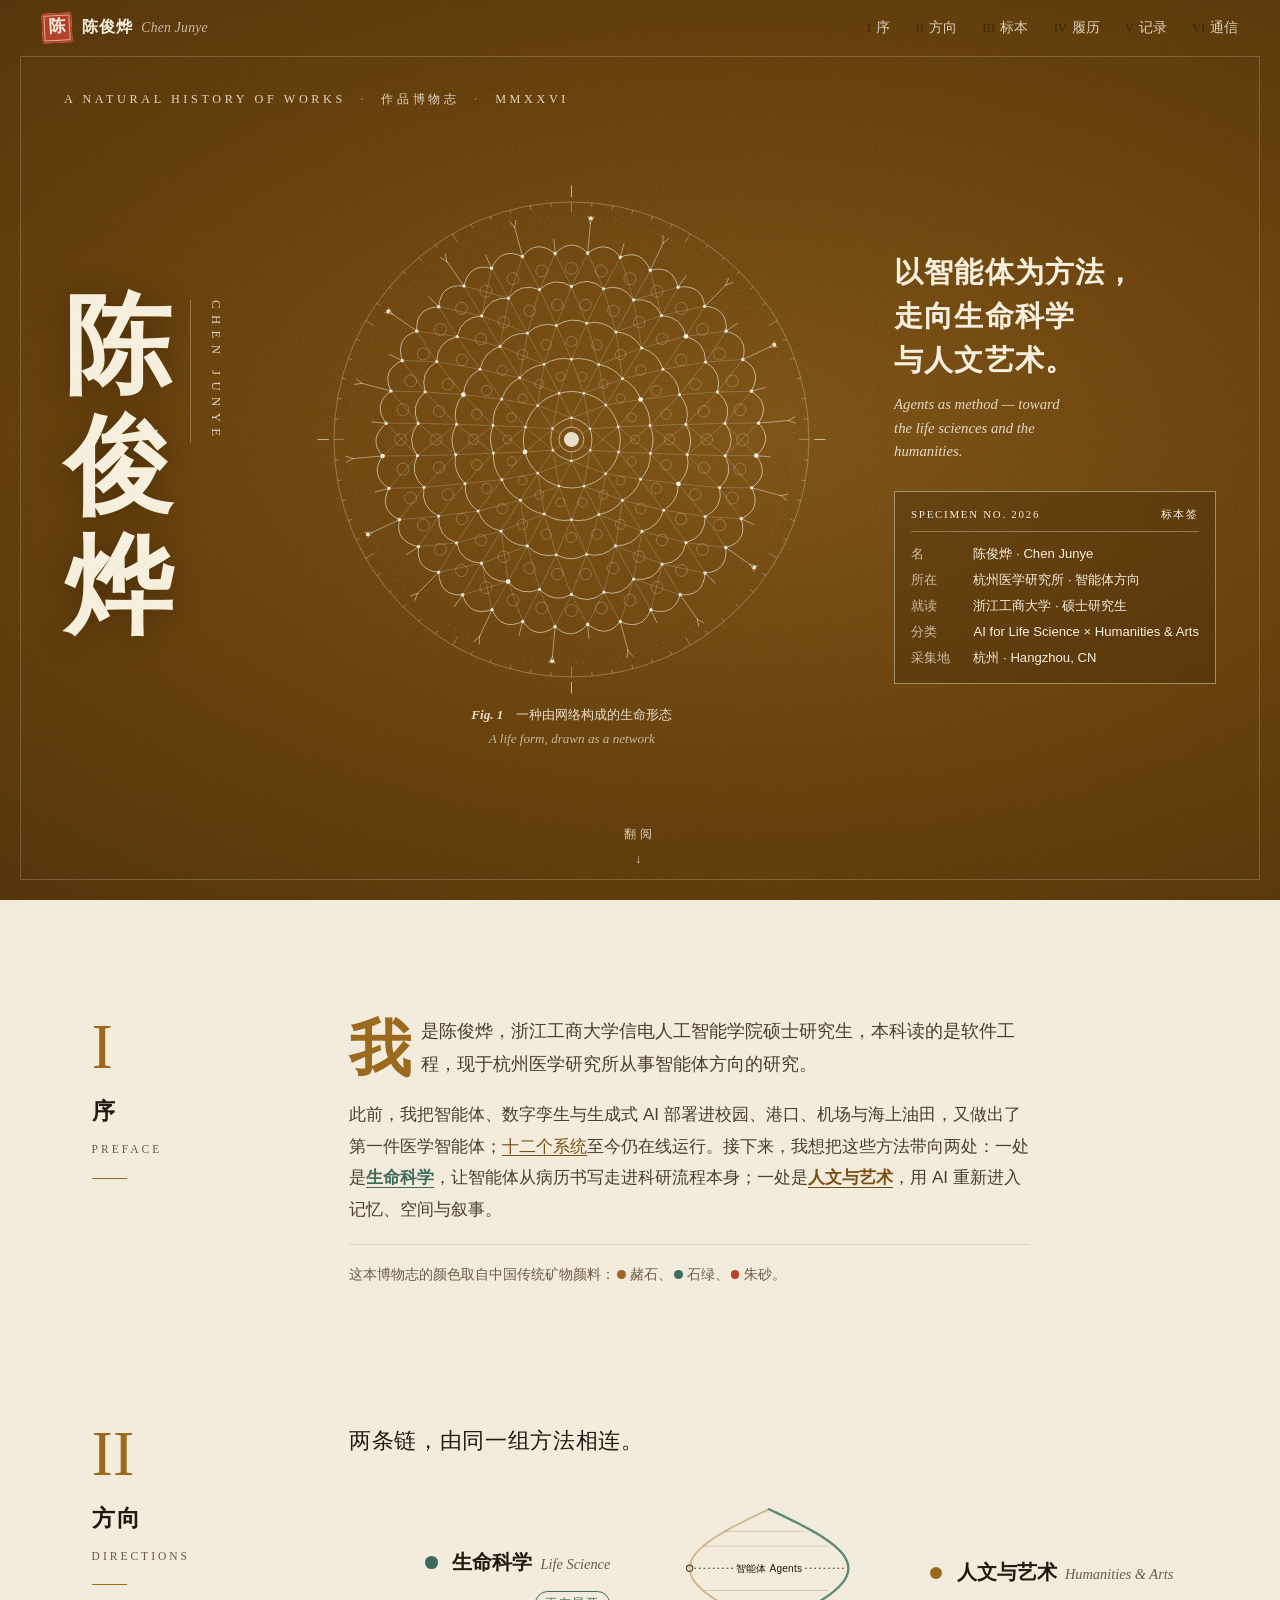
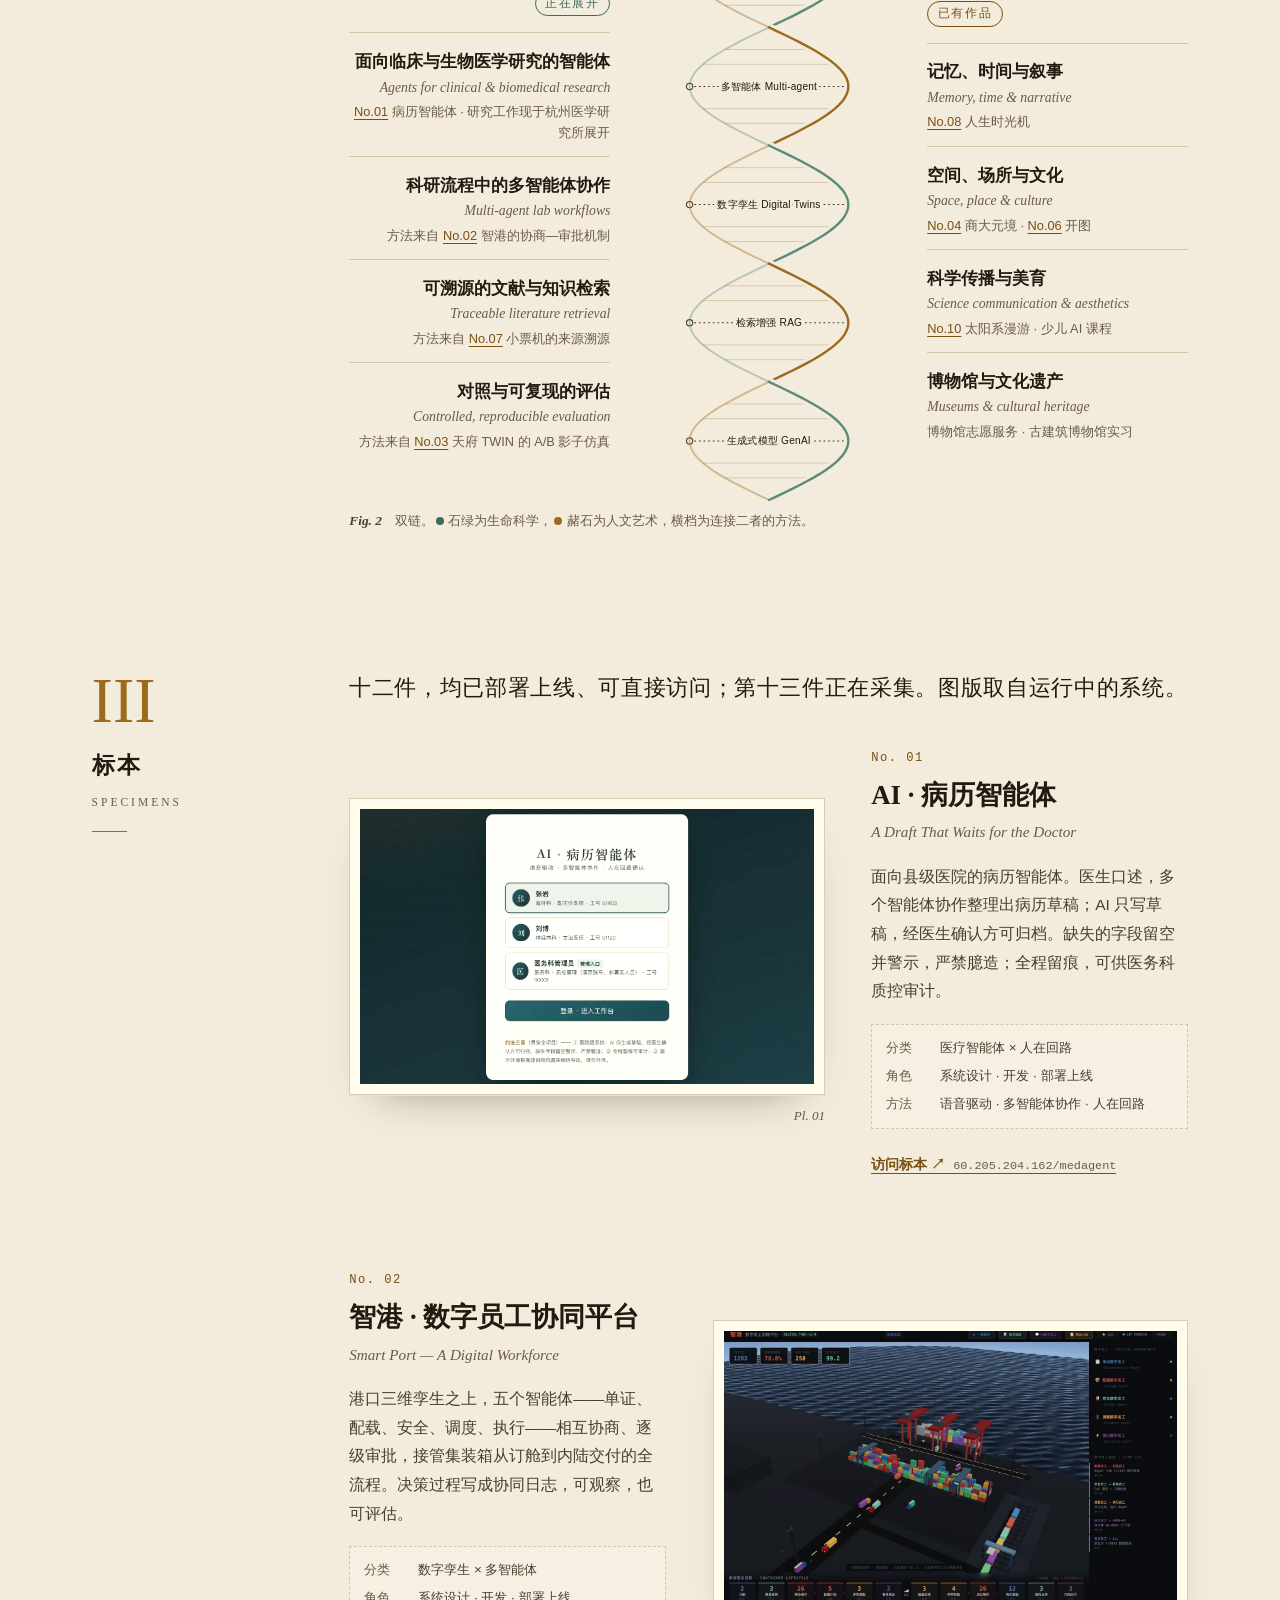
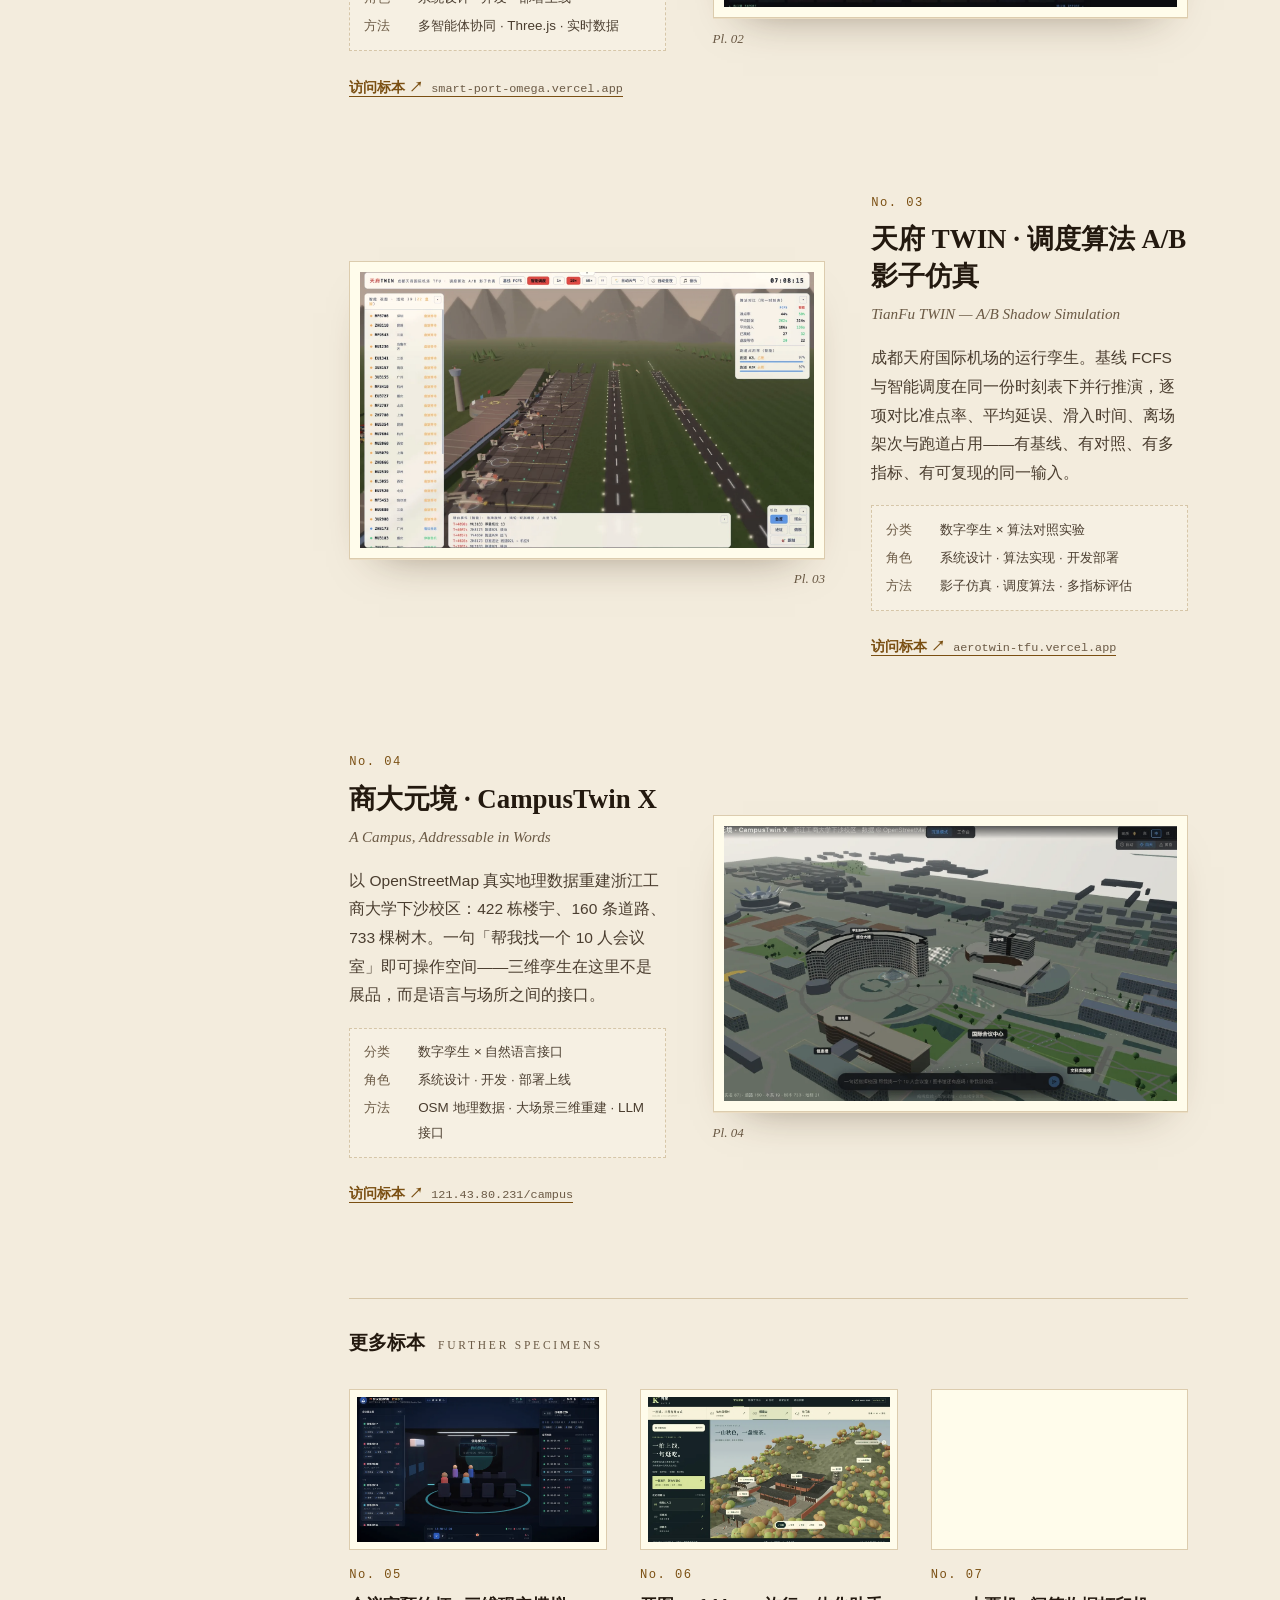
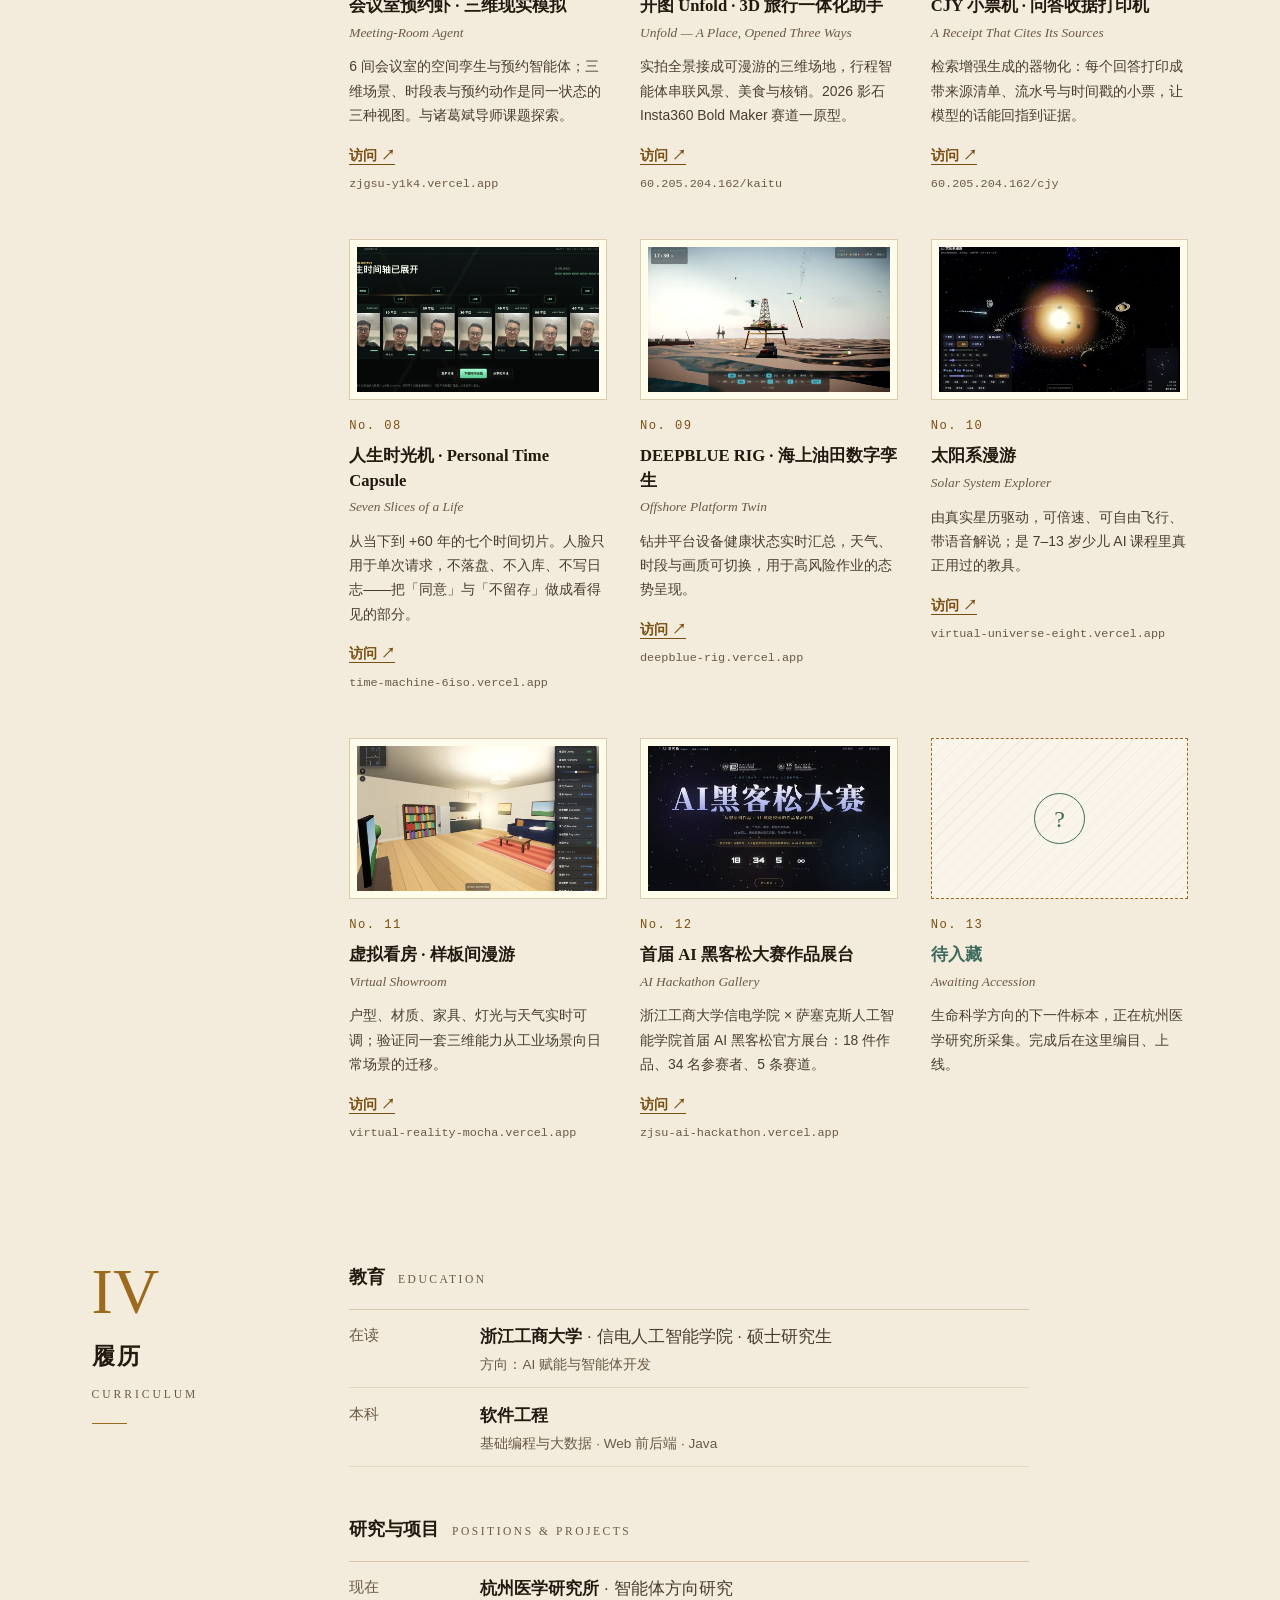
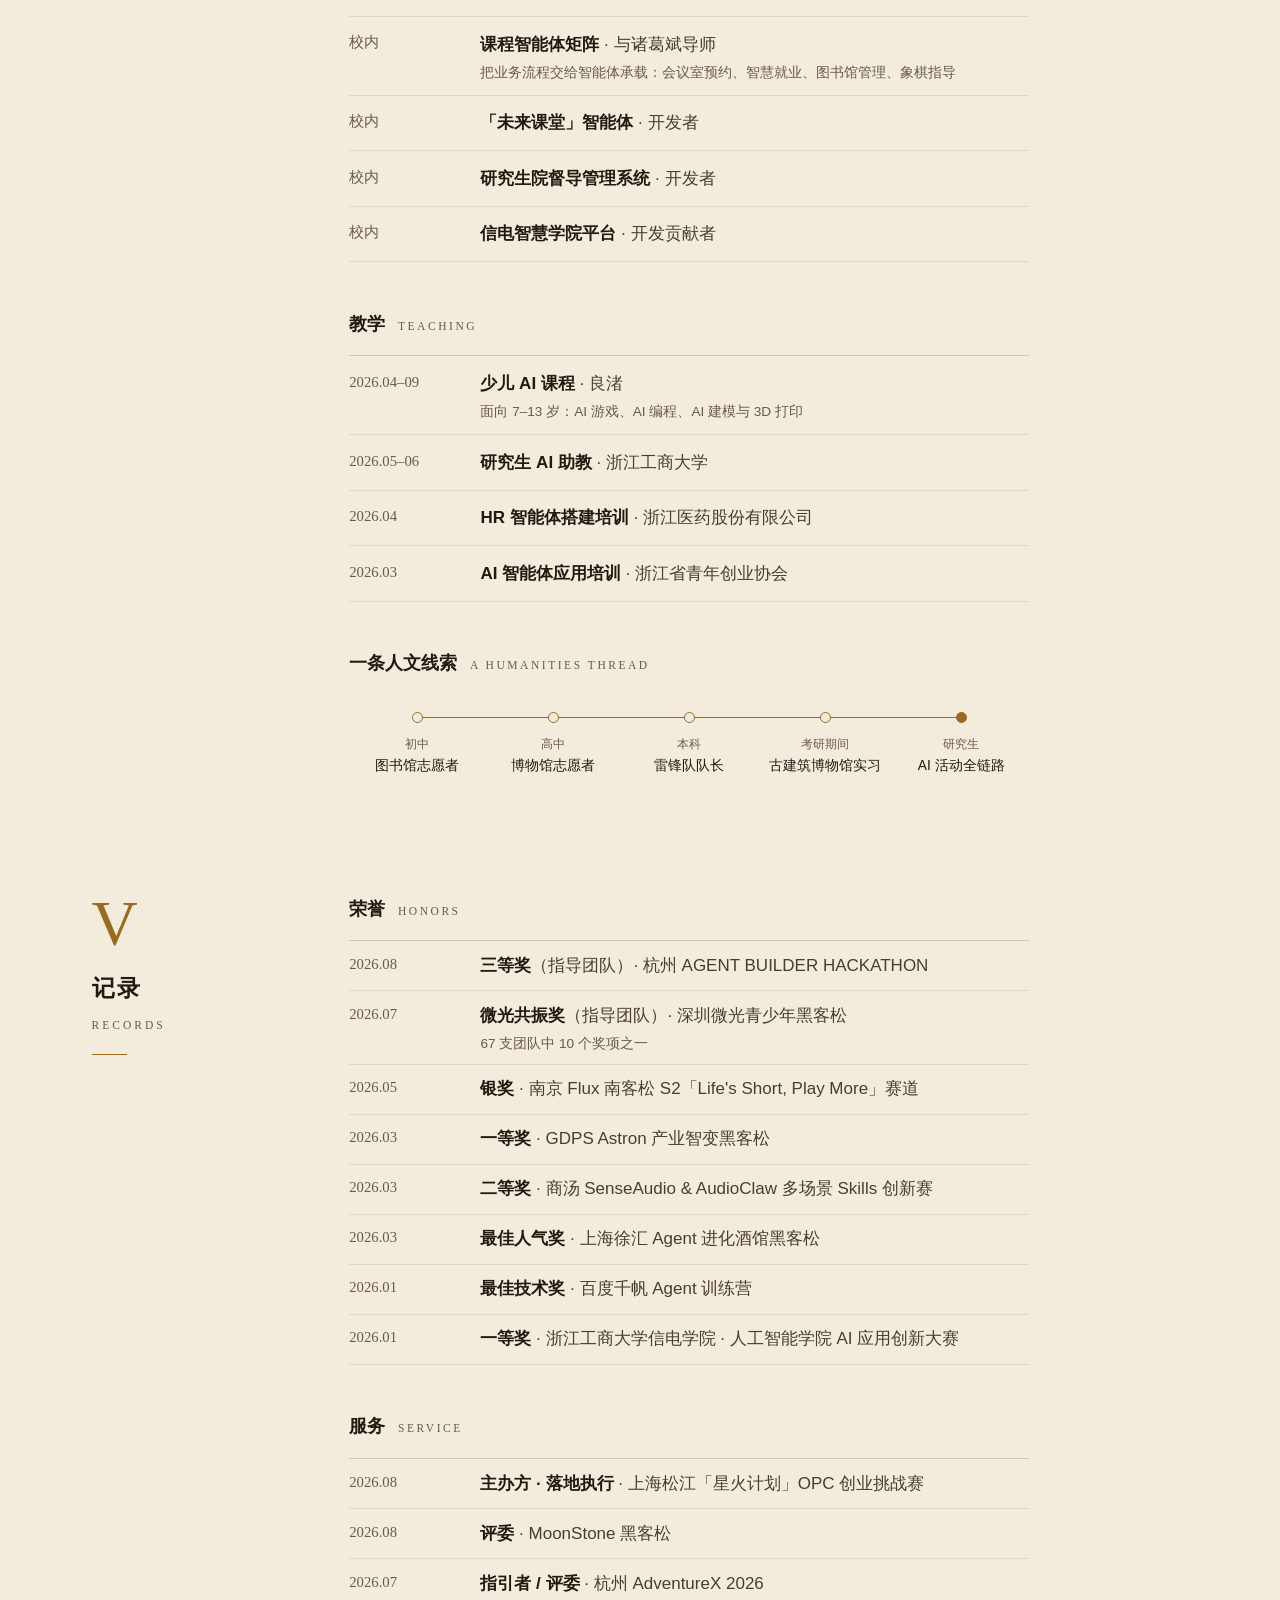
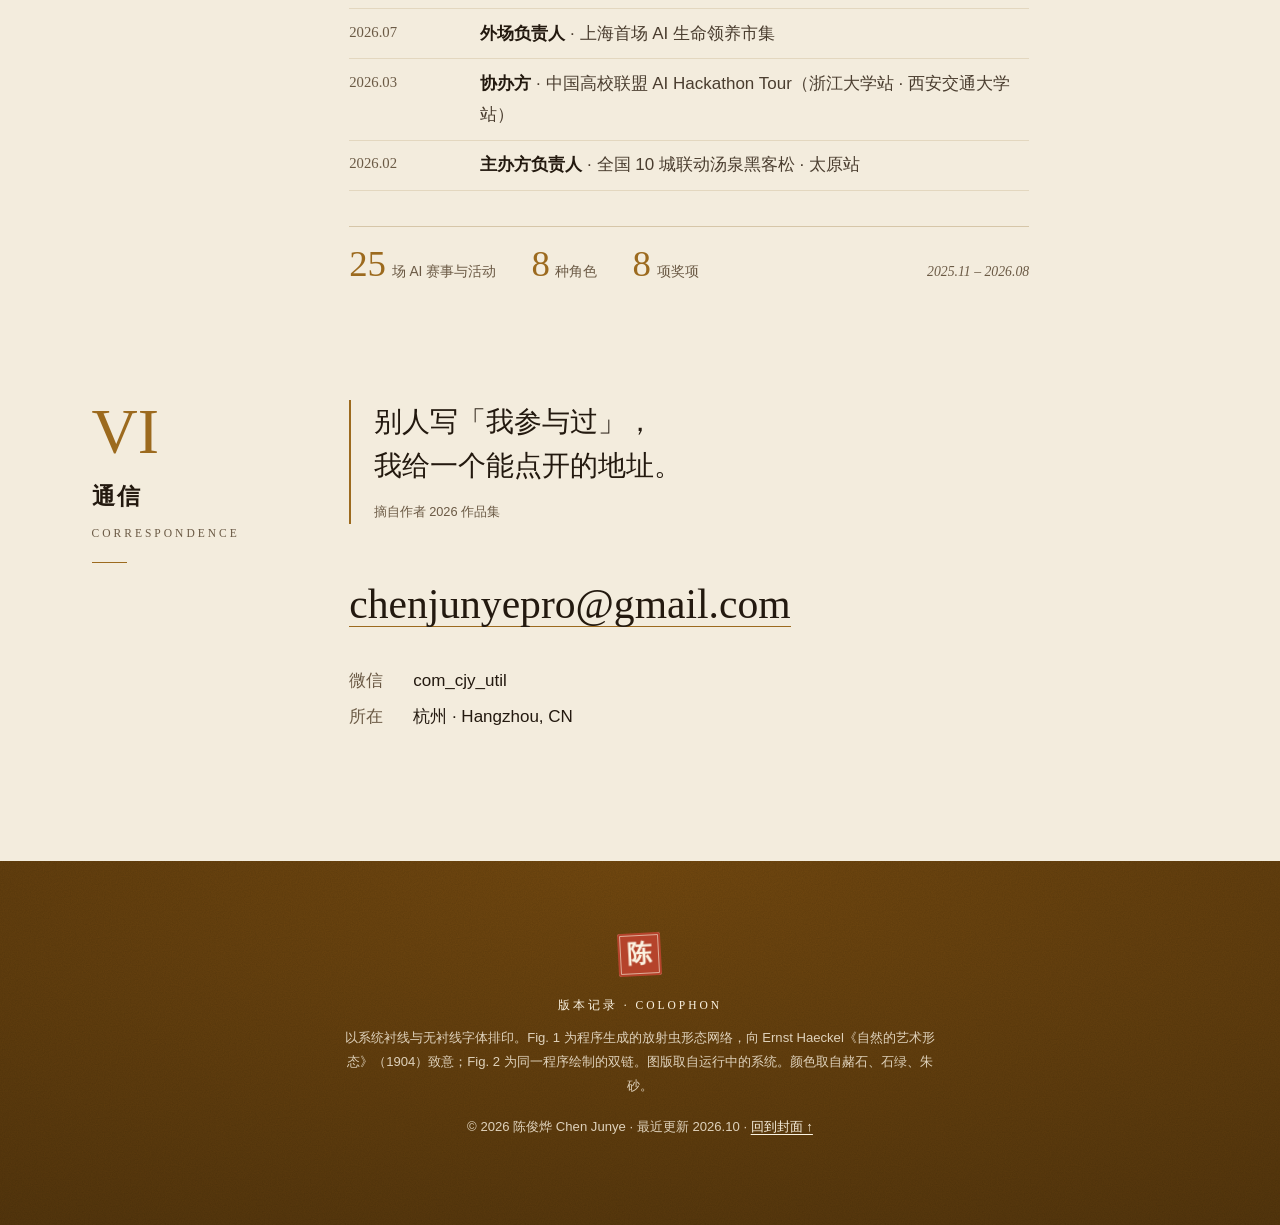
==== commit 9cacc7c4: "Add No.01 AI 病历智能体 as the first life-science specimen - New lead plate (Pl. 01): medical-record agen" ====
--- a/public/index.html
+++ b/public/index.html
@@ -4,7 +4,7 @@
   <meta charset="UTF-8" />
   <meta name="viewport" content="width=device-width, initial-scale=1.0" />
   <title>陈俊烨 Chen Junye · 作品博物志 · AI for Life Science × Humanities</title>
-  <meta name="description" content="陈俊烨（Chen Junye），浙江工商大学信电人工智能学院硕士研究生，现于杭州医学研究所从事智能体方向研究。以智能体为方法，走向生命科学与人文艺术。收录 11 个已部署上线的系统。" />
+  <meta name="description" content="陈俊烨（Chen Junye），浙江工商大学信电人工智能学院硕士研究生，现于杭州医学研究所从事智能体方向研究。以智能体为方法，走向生命科学与人文艺术。收录 12 个已部署上线的系统。" />
   <meta name="author" content="陈俊烨 Chen Junye" />
   <meta name="theme-color" content="#5A3A0E" />
 
@@ -103,7 +103,7 @@
       </header>
       <div class="ch__body">
         <p class="dropcap rv">我是陈俊烨，浙江工商大学信电人工智能学院硕士研究生，本科读的是软件工程，现于杭州医学研究所从事智能体方向的研究。</p>
-        <p class="rv">此前，我把智能体、数字孪生与生成式 AI 部署进校园、港口、机场与海上油田，<a href="#specimens">十一个系统</a>至今仍在线运行。接下来，我想把这些方法带向两处：一处是<em class="t-life">生命科学</em>，让智能体进入科研流程本身；一处是<em class="t-arts">人文与艺术</em>，用 AI 重新进入记忆、空间与叙事。</p>
+        <p class="rv">此前，我把智能体、数字孪生与生成式 AI 部署进校园、港口、机场与海上油田，又做出了第一件医学智能体；<a href="#specimens">十二个系统</a>至今仍在线运行。接下来，我想把这些方法带向两处：一处是<em class="t-life">生命科学</em>，让智能体从病历书写走进科研流程本身；一处是<em class="t-arts">人文与艺术</em>，用 AI 重新进入记忆、空间与叙事。</p>
         <p class="aside rv">这本博物志的颜色取自中国传统矿物颜料：<i class="sw sw--ochre"></i>赭石、<i class="sw sw--green"></i>石绿、<i class="sw sw--red"></i>朱砂。</p>
       </div>
     </section>
@@ -122,10 +122,10 @@
             <h3><i class="sw sw--green"></i>生命科学<span>Life Science</span></h3>
             <p class="strand__status">正在展开</p>
             <ol>
-              <li><b>面向生物医学研究的智能体</b><span>Agents for biomedical research</span><small>现于杭州医学研究所展开</small></li>
-              <li><b>科研流程中的多智能体协作</b><span>Multi-agent lab workflows</span><small>方法来自 <a href="#no-01">No.01</a> 智港的协商—审批机制</small></li>
-              <li><b>可溯源的文献与知识检索</b><span>Traceable literature retrieval</span><small>方法来自 <a href="#no-06">No.06</a> 小票机的来源溯源</small></li>
-              <li><b>对照与可复现的评估</b><span>Controlled, reproducible evaluation</span><small>方法来自 <a href="#no-02">No.02</a> 天府 TWIN 的 A/B 影子仿真</small></li>
+              <li><b>面向临床与生物医学研究的智能体</b><span>Agents for clinical &amp; biomedical research</span><small><a href="#no-01">No.01</a> 病历智能体 · 研究工作现于杭州医学研究所展开</small></li>
+              <li><b>科研流程中的多智能体协作</b><span>Multi-agent lab workflows</span><small>方法来自 <a href="#no-02">No.02</a> 智港的协商—审批机制</small></li>
+              <li><b>可溯源的文献与知识检索</b><span>Traceable literature retrieval</span><small>方法来自 <a href="#no-07">No.07</a> 小票机的来源溯源</small></li>
+              <li><b>对照与可复现的评估</b><span>Controlled, reproducible evaluation</span><small>方法来自 <a href="#no-03">No.03</a> 天府 TWIN 的 A/B 影子仿真</small></li>
             </ol>
           </div>
 
@@ -137,9 +137,9 @@
             <h3><i class="sw sw--ochre"></i>人文与艺术<span>Humanities &amp; Arts</span></h3>
             <p class="strand__status">已有作品</p>
             <ol>
-              <li><b>记忆、时间与叙事</b><span>Memory, time &amp; narrative</span><small><a href="#no-07">No.07</a> 人生时光机</small></li>
-              <li><b>空间、场所与文化</b><span>Space, place &amp; culture</span><small><a href="#no-03">No.03</a> 商大元境 · <a href="#no-05">No.05</a> 开图</small></li>
-              <li><b>科学传播与美育</b><span>Science communication &amp; aesthetics</span><small><a href="#no-09">No.09</a> 太阳系漫游 · 少儿 AI 课程</small></li>
+              <li><b>记忆、时间与叙事</b><span>Memory, time &amp; narrative</span><small><a href="#no-08">No.08</a> 人生时光机</small></li>
+              <li><b>空间、场所与文化</b><span>Space, place &amp; culture</span><small><a href="#no-04">No.04</a> 商大元境 · <a href="#no-06">No.06</a> 开图</small></li>
+              <li><b>科学传播与美育</b><span>Science communication &amp; aesthetics</span><small><a href="#no-10">No.10</a> 太阳系漫游 · 少儿 AI 课程</small></li>
               <li><b>博物馆与文化遗产</b><span>Museums &amp; cultural heritage</span><small>博物馆志愿服务 · 古建筑博物馆实习</small></li>
             </ol>
           </div>
@@ -157,15 +157,34 @@
         <h2 class="ch__title">标本<span>Specimens</span></h2>
       </header>
       <div class="ch__body ch__body--wide">
-        <p class="lede rv">十一件，均已部署上线、可直接访问；第十二件正在采集。图版取自运行中的系统。</p>
+        <p class="lede rv">十二件，均已部署上线、可直接访问；第十三件正在采集。图版取自运行中的系统。</p>
 
         <article class="plate rv" id="no-01">
           <figure class="plate__fig">
-            <img src="works/smart-port-lg.webp" width="1440" height="900" alt="智港数字员工协同平台：港口三维孪生与五个智能体的协同日志" loading="lazy" decoding="async" />
+            <img src="works/medagent-lg.webp" width="1440" height="900" alt="AI 病历智能体登录页：临床医生与医务科质控两类入口，下方写明 AI 仅生成草稿、经医生确认方可归档" loading="lazy" decoding="async" />
             <figcaption>Pl. 01</figcaption>
           </figure>
           <div class="plate__text">
             <p class="no">No. 01</p>
+            <h3>AI · 病历智能体</h3>
+            <p class="en">A Draft That Waits for the Doctor</p>
+            <p class="desc">面向县级医院的病历智能体。医生口述，多个智能体协作整理出病历草稿；AI 只写草稿，经医生确认方可归档。缺失的字段留空并警示，严禁臆造；全程留痕，可供医务科质控审计。</p>
+            <dl class="tag">
+              <div><dt>分类</dt><dd>医疗智能体 × 人在回路</dd></div>
+              <div><dt>角色</dt><dd>系统设计 · 开发 · 部署上线</dd></div>
+              <div><dt>方法</dt><dd>语音驱动 · 多智能体协作 · 人在回路</dd></div>
+            </dl>
+            <a class="go" href="http://60.205.204.162/medagent/" target="_blank" rel="noopener">访问标本 ↗<span>60.205.204.162/medagent</span></a>
+          </div>
+        </article>
+
+        <article class="plate rv" id="no-02">
+          <figure class="plate__fig">
+            <img src="works/smart-port-lg.webp" width="1440" height="900" alt="智港数字员工协同平台：港口三维孪生与五个智能体的协同日志" loading="lazy" decoding="async" />
+            <figcaption>Pl. 02</figcaption>
+          </figure>
+          <div class="plate__text">
+            <p class="no">No. 02</p>
             <h3>智港 · 数字员工协同平台</h3>
             <p class="en">Smart Port — A Digital Workforce</p>
             <p class="desc">港口三维孪生之上，五个智能体——单证、配载、安全、调度、执行——相互协商、逐级审批，接管集装箱从订舱到内陆交付的全流程。决策过程写成协同日志，可观察，也可评估。</p>
@@ -178,13 +197,13 @@
           </div>
         </article>
 
-        <article class="plate rv" id="no-02">
+        <article class="plate rv" id="no-03">
           <figure class="plate__fig">
             <img src="works/aerotwin-lg.webp" width="1440" height="900" alt="天府 TWIN：成都天府国际机场运行孪生与两套调度算法的实时对比" loading="lazy" decoding="async" />
-            <figcaption>Pl. 02</figcaption>
+            <figcaption>Pl. 03</figcaption>
           </figure>
           <div class="plate__text">
-            <p class="no">No. 02</p>
+            <p class="no">No. 03</p>
             <h3>天府 TWIN · 调度算法 A/B 影子仿真</h3>
             <p class="en">TianFu TWIN — A/B Shadow Simulation</p>
             <p class="desc">成都天府国际机场的运行孪生。基线 FCFS 与智能调度在同一份时刻表下并行推演，逐项对比准点率、平均延误、滑入时间、离场架次与跑道占用——有基线、有对照、有多指标、有可复现的同一输入。</p>
@@ -197,13 +216,13 @@
           </div>
         </article>
 
-        <article class="plate rv" id="no-03">
+        <article class="plate rv" id="no-04">
           <figure class="plate__fig">
             <img src="works/campus-lg.webp" width="1440" height="900" alt="商大元境：浙江工商大学下沙校区三维数字孪生" loading="lazy" decoding="async" />
-            <figcaption>Pl. 03</figcaption>
+            <figcaption>Pl. 04</figcaption>
           </figure>
           <div class="plate__text">
-            <p class="no">No. 03</p>
+            <p class="no">No. 04</p>
             <h3>商大元境 · CampusTwin X</h3>
             <p class="en">A Campus, Addressable in Words</p>
             <p class="desc">以 OpenStreetMap 真实地理数据重建浙江工商大学下沙校区：422 栋楼宇、160 条道路、733 棵树木。一句「帮我找一个 10 人会议室」即可操作空间——三维孪生在这里不是展品，而是语言与场所之间的接口。</p>
@@ -218,76 +237,76 @@
 
         <h3 class="cabinet__head rv">更多标本<span>Further Specimens</span></h3>
         <div class="cabinet">
-          <article class="card rv" id="no-04">
+          <article class="card rv" id="no-05">
             <img src="works/meetshrimp.webp" width="960" height="600" alt="会议室预约智能体的三维空间孪生" loading="lazy" decoding="async" />
-            <p class="no">No. 04</p>
+            <p class="no">No. 05</p>
             <h3>会议室预约虾 · 三维现实模拟</h3>
             <p class="en">Meeting-Room Agent</p>
             <p class="desc">6 间会议室的空间孪生与预约智能体；三维场景、时段表与预约动作是同一状态的三种视图。与诸葛斌导师课题探索。</p>
             <a class="go" href="https://zjgsu-y1k4.vercel.app/" target="_blank" rel="noopener">访问 ↗<span>zjgsu-y1k4.vercel.app</span></a>
           </article>
-          <article class="card rv" id="no-05">
+          <article class="card rv" id="no-06">
             <img src="works/kaitu.webp" width="960" height="600" alt="开图 Unfold 的三维旅行场景" loading="lazy" decoding="async" />
-            <p class="no">No. 05</p>
+            <p class="no">No. 06</p>
             <h3>开图 Unfold · 3D 旅行一体化助手</h3>
             <p class="en">Unfold — A Place, Opened Three Ways</p>
             <p class="desc">实拍全景接成可漫游的三维场地，行程智能体串联风景、美食与核销。2026 影石 Insta360 Bold Maker 赛道一原型。</p>
             <a class="go" href="http://60.205.204.162/kaitu/" target="_blank" rel="noopener">访问 ↗<span>60.205.204.162/kaitu</span></a>
           </article>
-          <article class="card rv" id="no-06">
+          <article class="card rv" id="no-07">
             <img src="works/receipt.webp" width="960" height="600" alt="CJY 小票机：把回答打印成带来源的小票" loading="lazy" decoding="async" />
-            <p class="no">No. 06</p>
+            <p class="no">No. 07</p>
             <h3>CJY 小票机 · 问答收据打印机</h3>
             <p class="en">A Receipt That Cites Its Sources</p>
             <p class="desc">检索增强生成的器物化：每个回答打印成带来源清单、流水号与时间戳的小票，让模型的话能回指到证据。</p>
             <a class="go" href="http://60.205.204.162/cjy/" target="_blank" rel="noopener">访问 ↗<span>60.205.204.162/cjy</span></a>
           </article>
-          <article class="card rv" id="no-07">
+          <article class="card rv" id="no-08">
             <img src="works/time-machine.webp" width="960" height="600" alt="人生时光机：从当下到六十年后的七个时间切片" loading="lazy" decoding="async" />
-            <p class="no">No. 07</p>
+            <p class="no">No. 08</p>
             <h3>人生时光机 · Personal Time Capsule</h3>
             <p class="en">Seven Slices of a Life</p>
             <p class="desc">从当下到 +60 年的七个时间切片。人脸只用于单次请求，不落盘、不入库、不写日志——把「同意」与「不留存」做成看得见的部分。</p>
             <a class="go" href="https://time-machine-6iso.vercel.app" target="_blank" rel="noopener">访问 ↗<span>time-machine-6iso.vercel.app</span></a>
           </article>
-          <article class="card rv" id="no-08">
+          <article class="card rv" id="no-09">
             <img src="works/deepblue.webp" width="960" height="600" alt="海上钻井平台的数字孪生" loading="lazy" decoding="async" />
-            <p class="no">No. 08</p>
+            <p class="no">No. 09</p>
             <h3>DEEPBLUE RIG · 海上油田数字孪生</h3>
             <p class="en">Offshore Platform Twin</p>
             <p class="desc">钻井平台设备健康状态实时汇总，天气、时段与画质可切换，用于高风险作业的态势呈现。</p>
             <a class="go" href="https://deepblue-rig.vercel.app/" target="_blank" rel="noopener">访问 ↗<span>deepblue-rig.vercel.app</span></a>
           </article>
-          <article class="card rv" id="no-09">
+          <article class="card rv" id="no-10">
             <img src="works/solar.webp" width="960" height="600" alt="由真实星历驱动的太阳系三维模拟" loading="lazy" decoding="async" />
-            <p class="no">No. 09</p>
+            <p class="no">No. 10</p>
             <h3>太阳系漫游</h3>
             <p class="en">Solar System Explorer</p>
             <p class="desc">由真实星历驱动，可倍速、可自由飞行、带语音解说；是 7–13 岁少儿 AI 课程里真正用过的教具。</p>
             <a class="go" href="https://virtual-universe-eight.vercel.app/" target="_blank" rel="noopener">访问 ↗<span>virtual-universe-eight.vercel.app</span></a>
           </article>
-          <article class="card rv" id="no-10">
+          <article class="card rv" id="no-11">
             <img src="works/virtual-house.webp" width="960" height="600" alt="参数化三维样板间" loading="lazy" decoding="async" />
-            <p class="no">No. 10</p>
+            <p class="no">No. 11</p>
             <h3>虚拟看房 · 样板间漫游</h3>
             <p class="en">Virtual Showroom</p>
             <p class="desc">户型、材质、家具、灯光与天气实时可调；验证同一套三维能力从工业场景向日常场景的迁移。</p>
             <a class="go" href="https://virtual-reality-mocha.vercel.app/" target="_blank" rel="noopener">访问 ↗<span>virtual-reality-mocha.vercel.app</span></a>
           </article>
-          <article class="card rv" id="no-11">
+          <article class="card rv" id="no-12">
             <img src="works/hackathon.webp" width="960" height="600" alt="首届 AI 黑客松大赛作品展台" loading="lazy" decoding="async" />
-            <p class="no">No. 11</p>
+            <p class="no">No. 12</p>
             <h3>首届 AI 黑客松大赛作品展台</h3>
             <p class="en">AI Hackathon Gallery</p>
             <p class="desc">浙江工商大学信电学院 × 萨塞克斯人工智能学院首届 AI 黑客松官方展台：18 件作品、34 名参赛者、5 条赛道。</p>
             <a class="go" href="https://zjsu-ai-hackathon.vercel.app/" target="_blank" rel="noopener">访问 ↗<span>zjsu-ai-hackathon.vercel.app</span></a>
           </article>
-          <article class="card card--empty rv" id="no-12">
+          <article class="card card--empty rv" id="no-13">
             <div class="card__void" aria-hidden="true"><span>?</span></div>
-            <p class="no">No. 12</p>
+            <p class="no">No. 13</p>
             <h3>待入藏</h3>
             <p class="en">Awaiting Accession</p>
-            <p class="desc">生命科学方向的第一件标本，正在杭州医学研究所采集。完成后在这里编目、上线。</p>
+            <p class="desc">生命科学方向的下一件标本，正在杭州医学研究所采集。完成后在这里编目、上线。</p>
           </article>
         </div>
       </div>
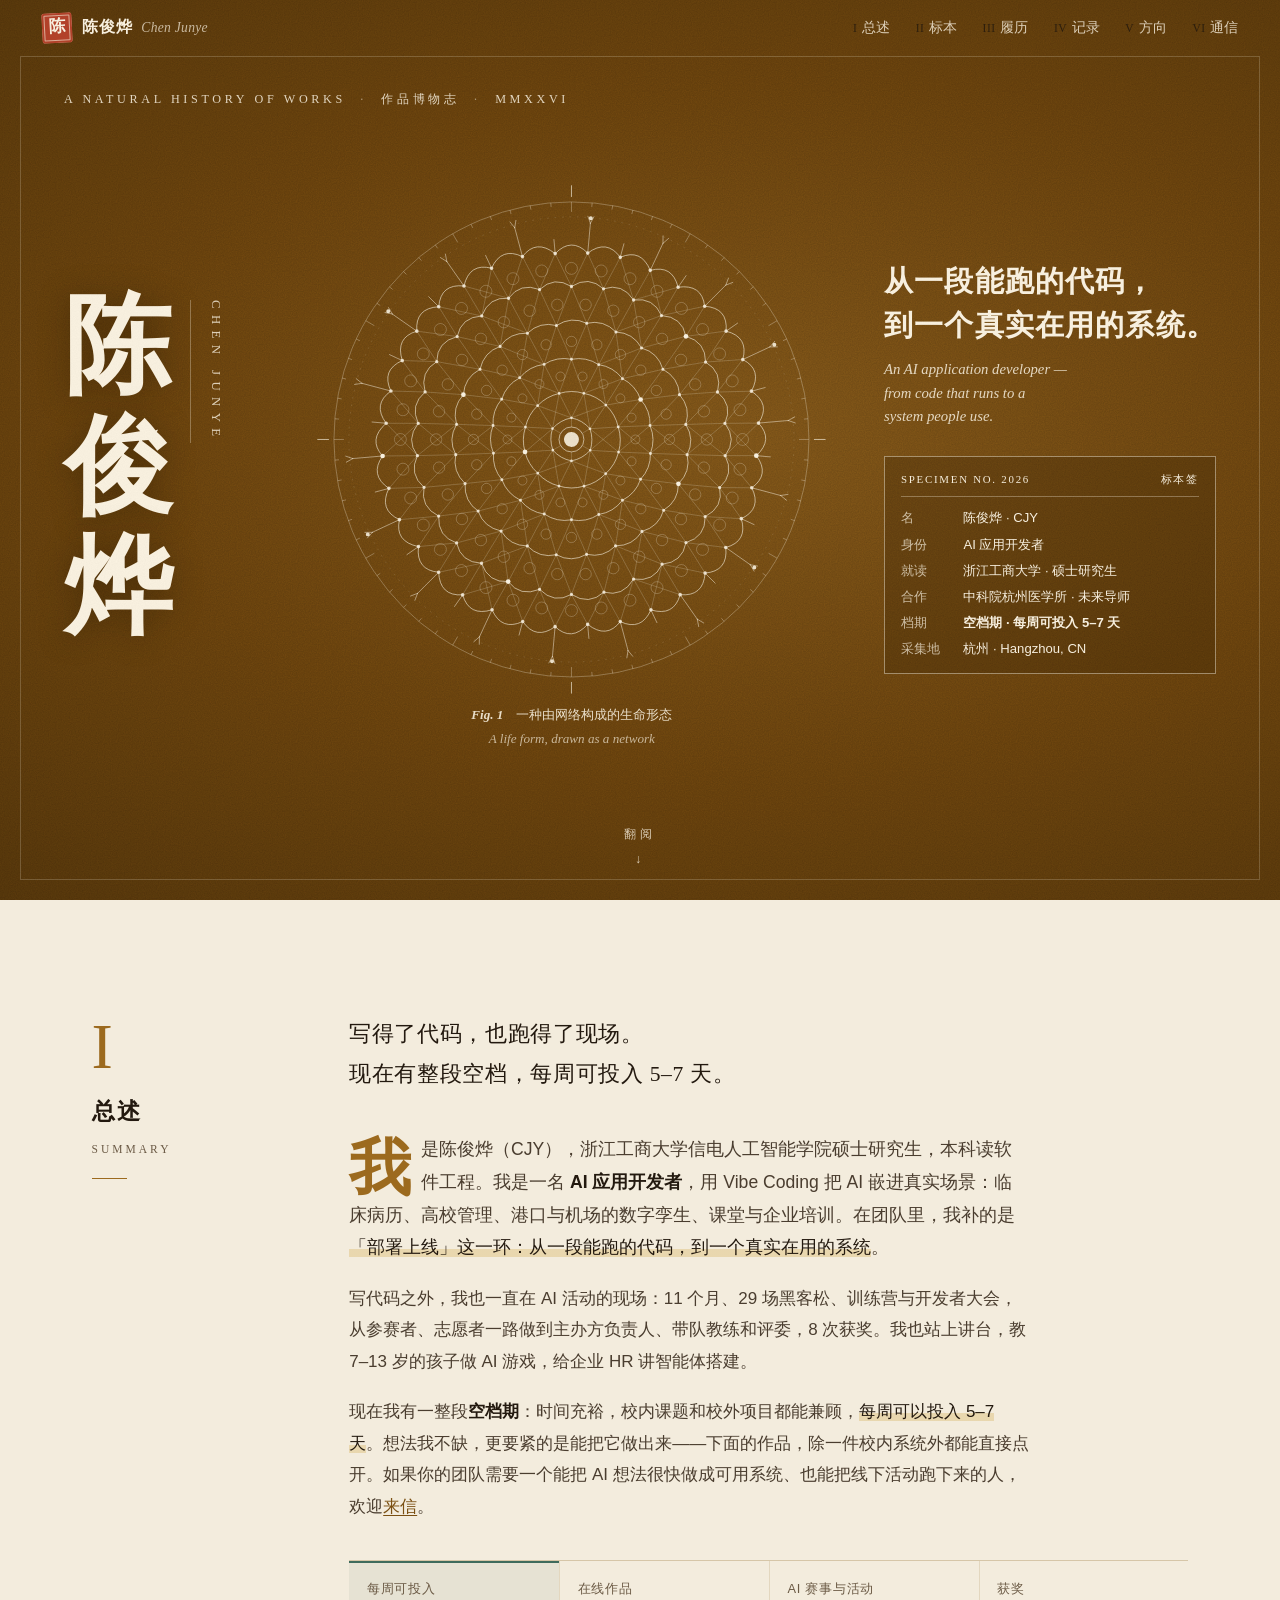
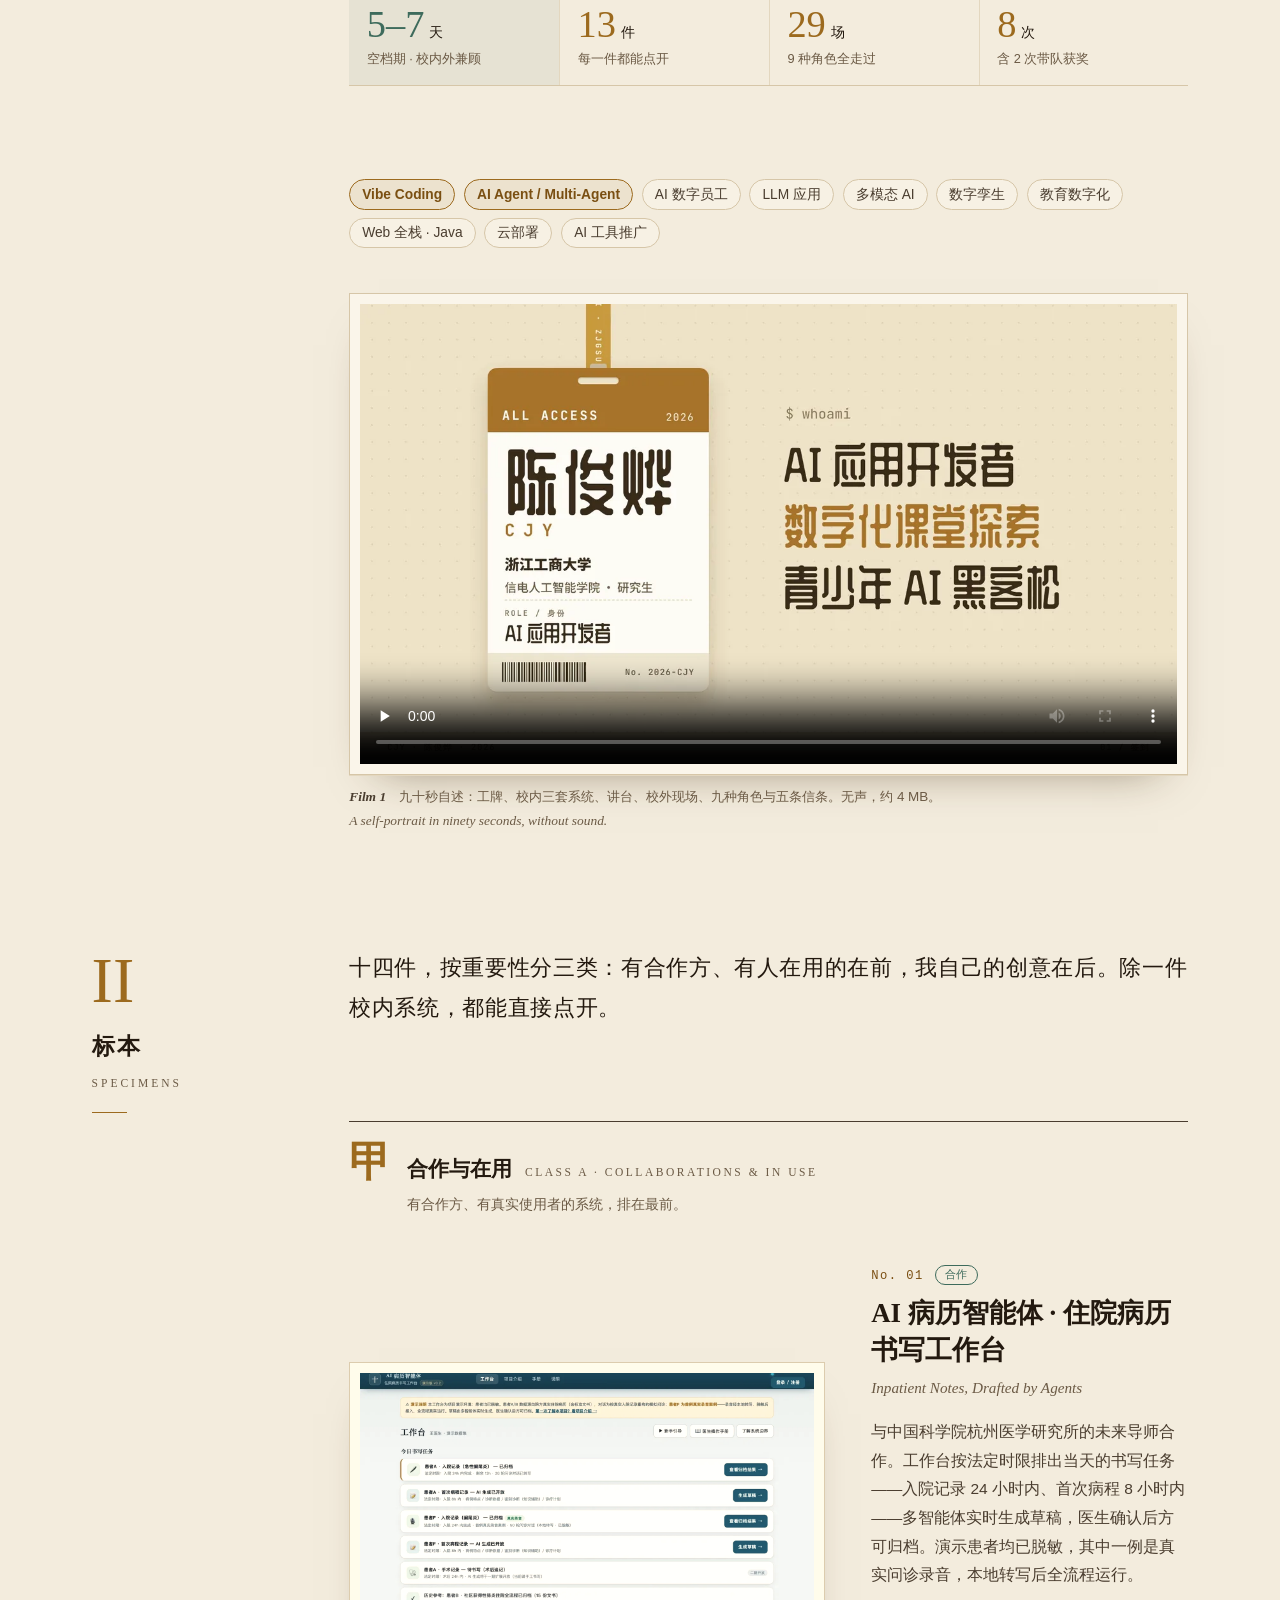
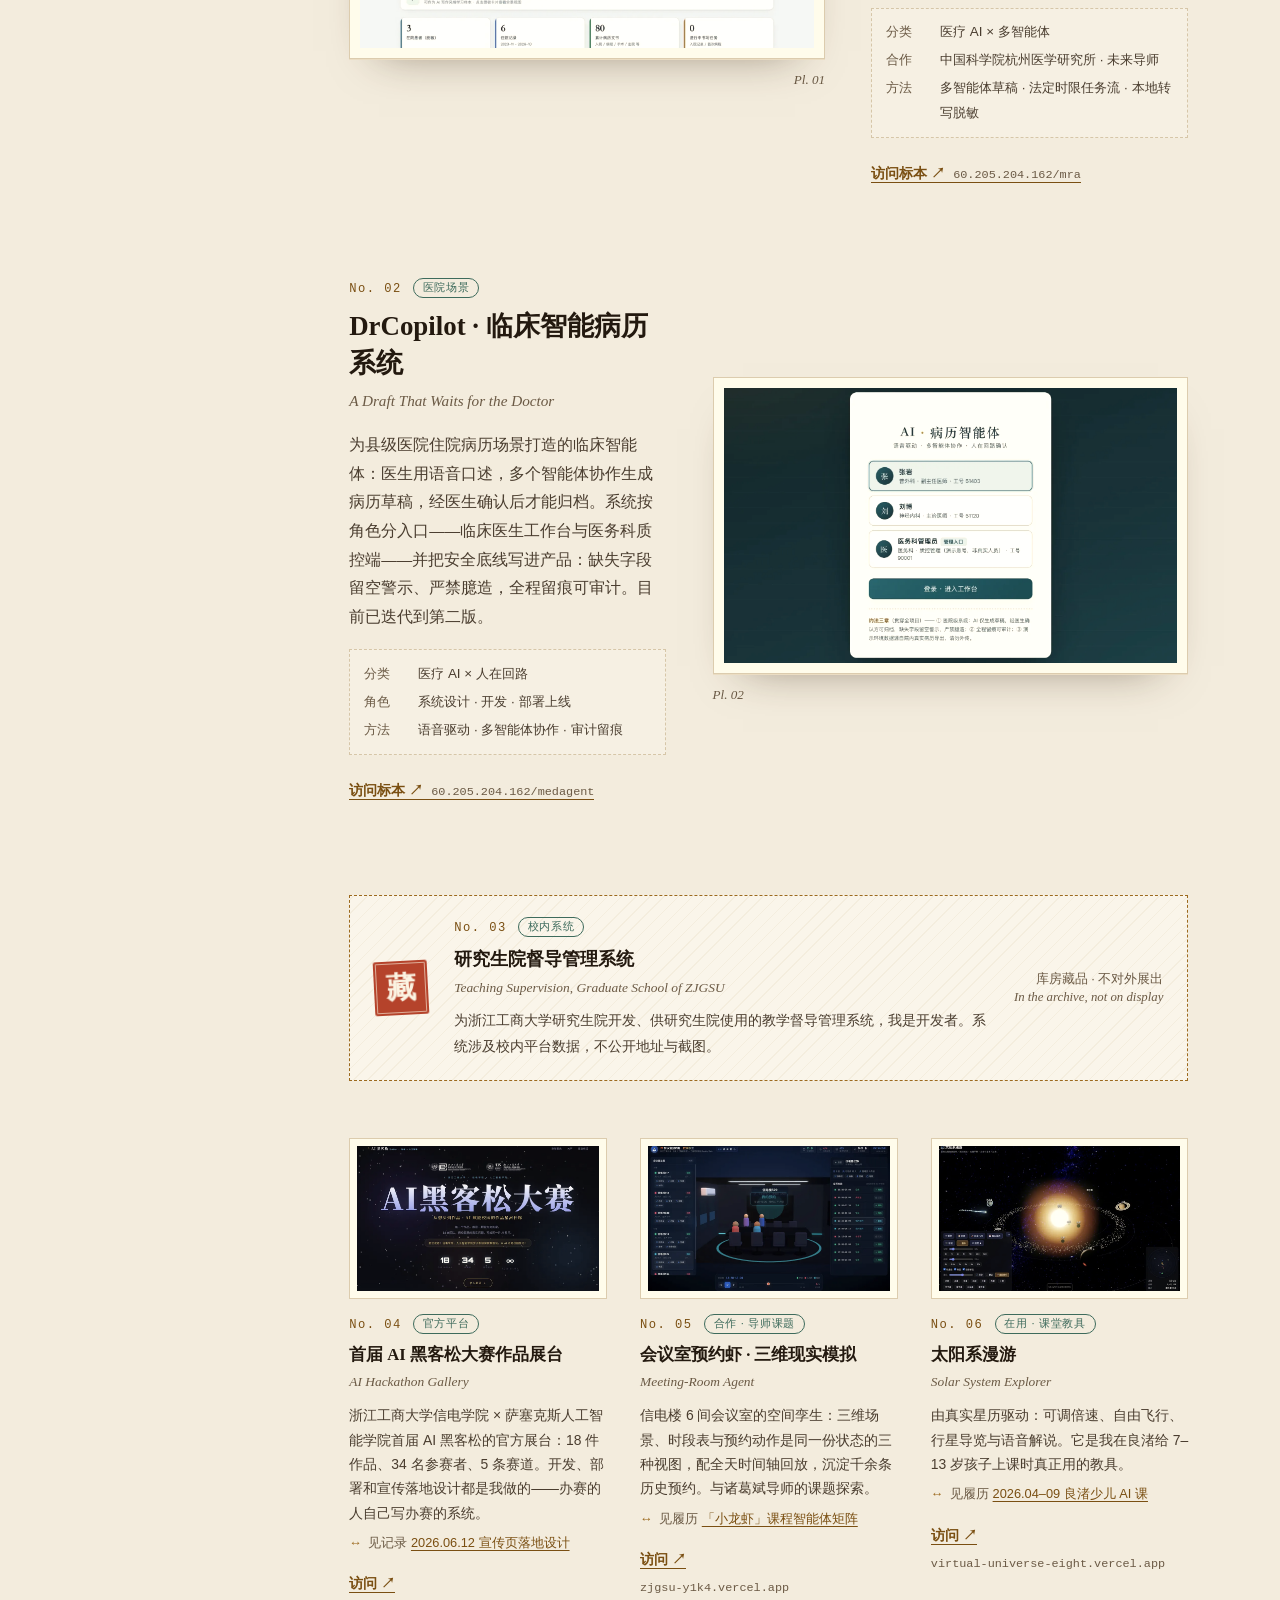
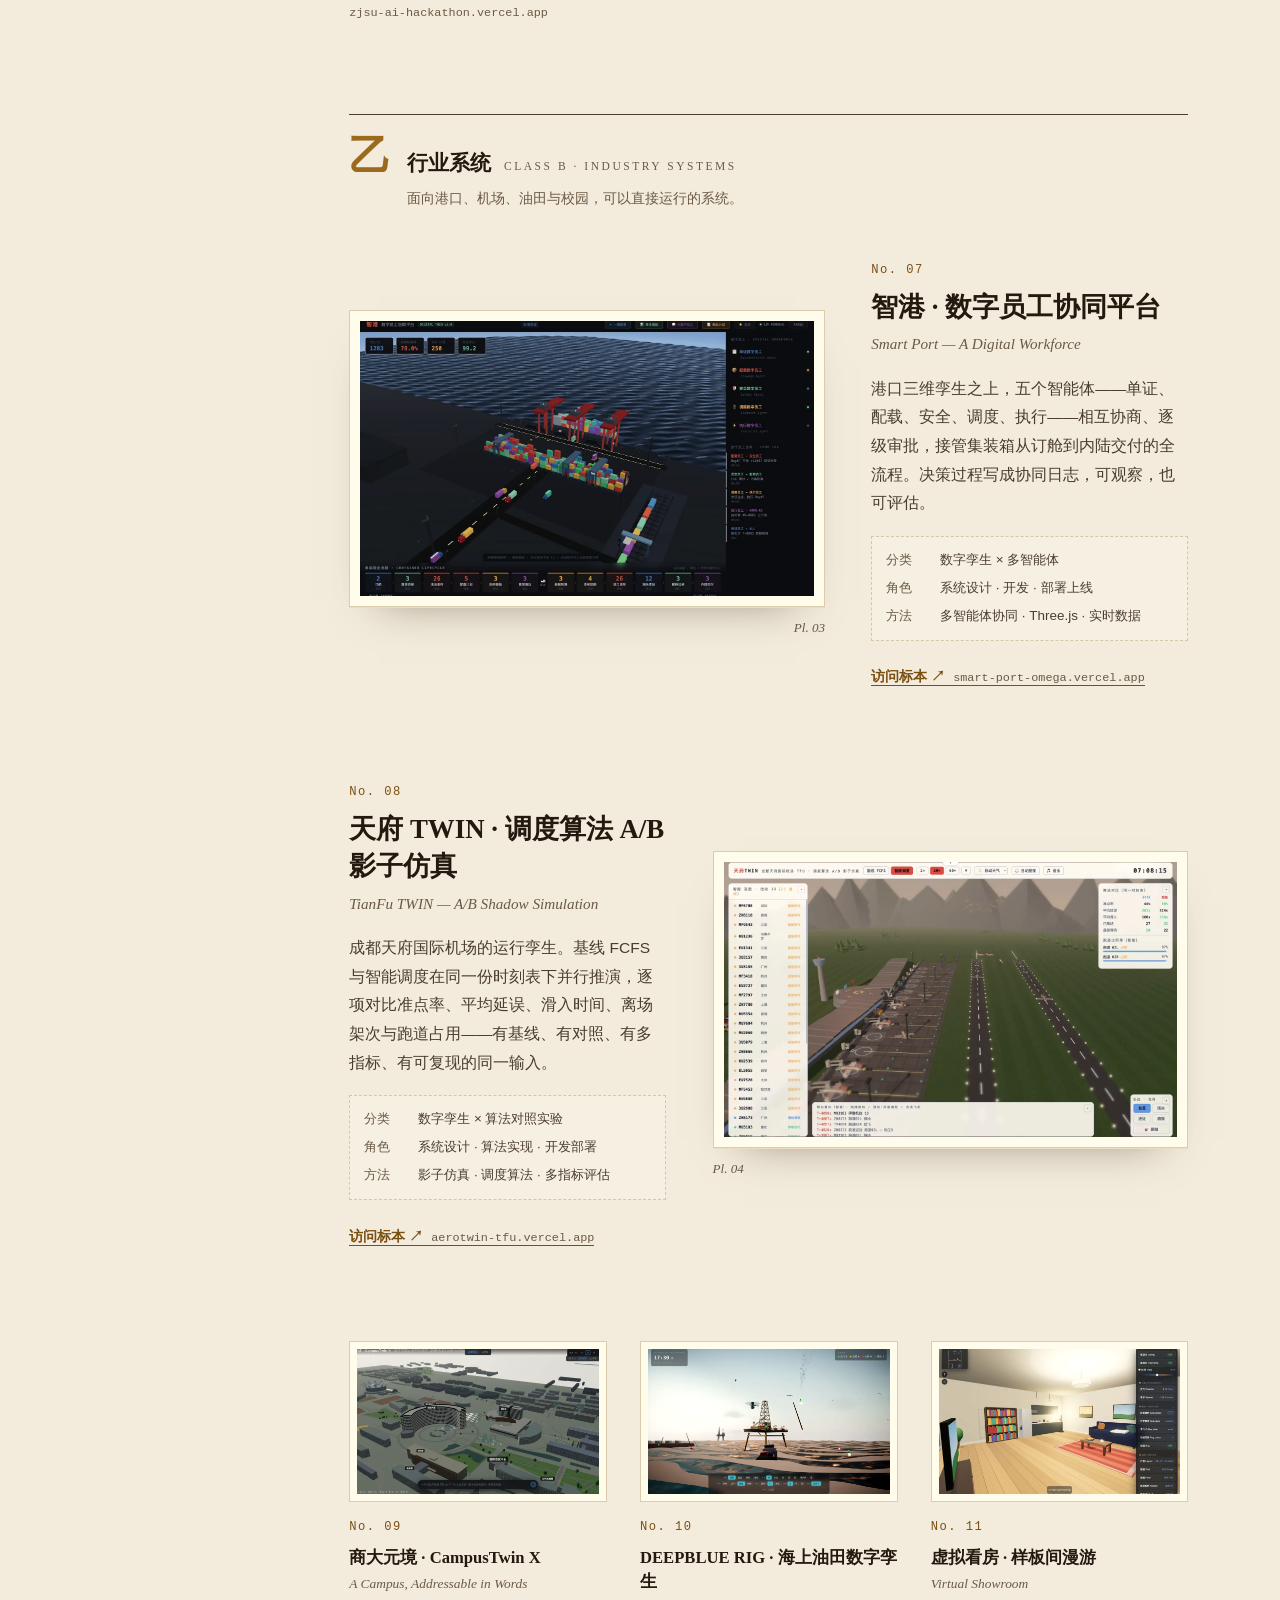
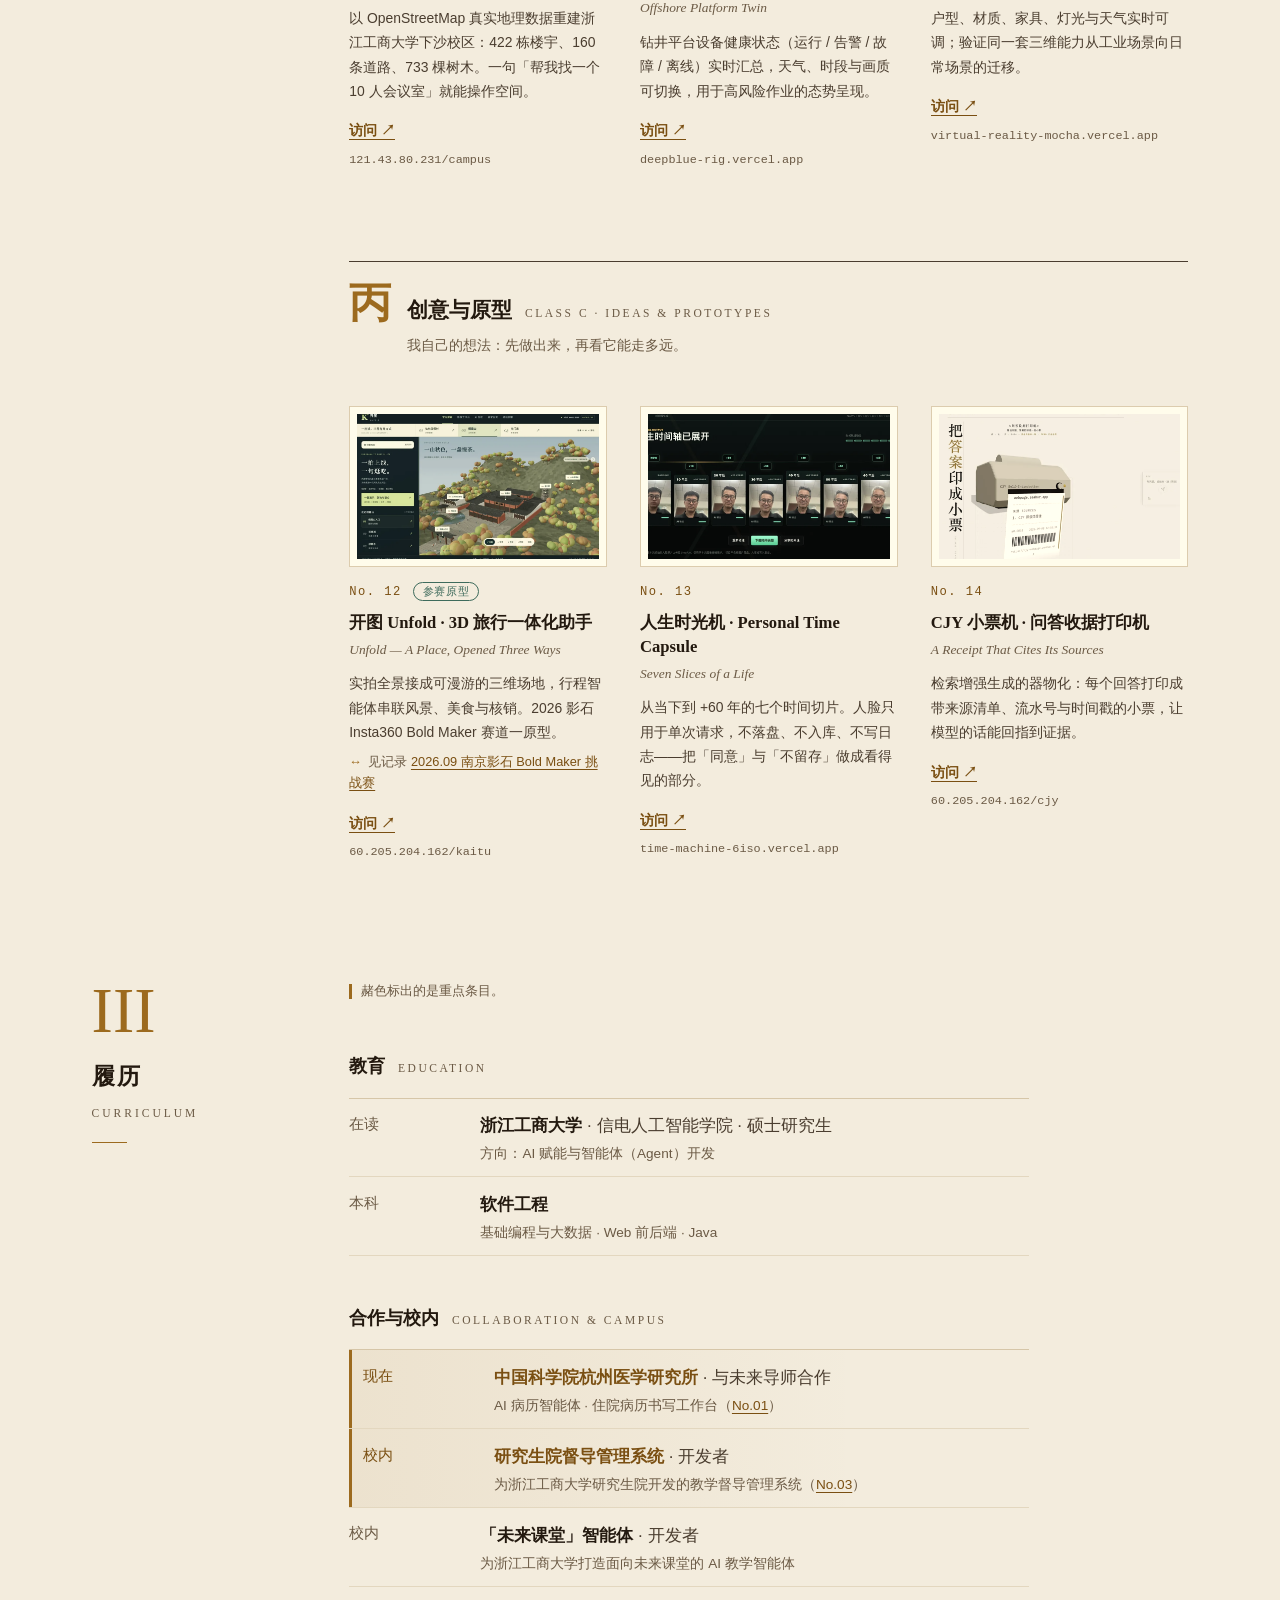
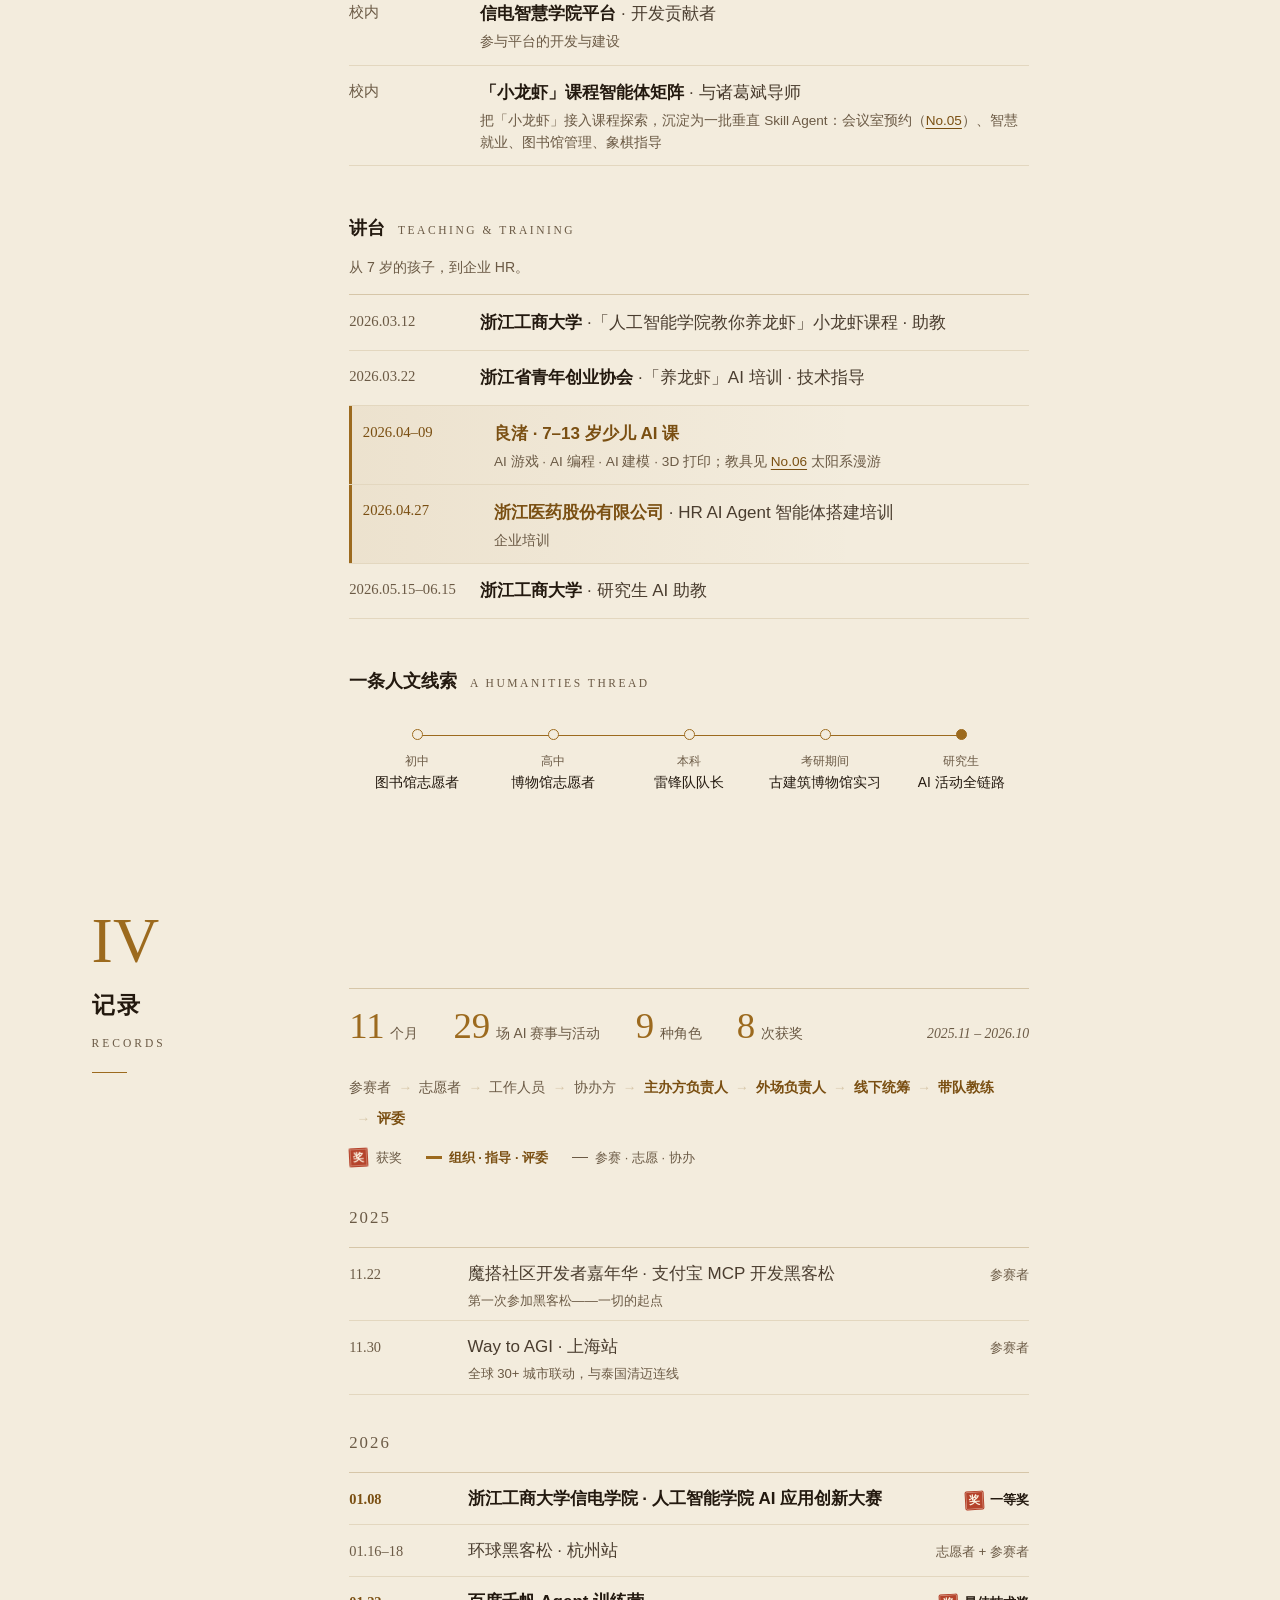
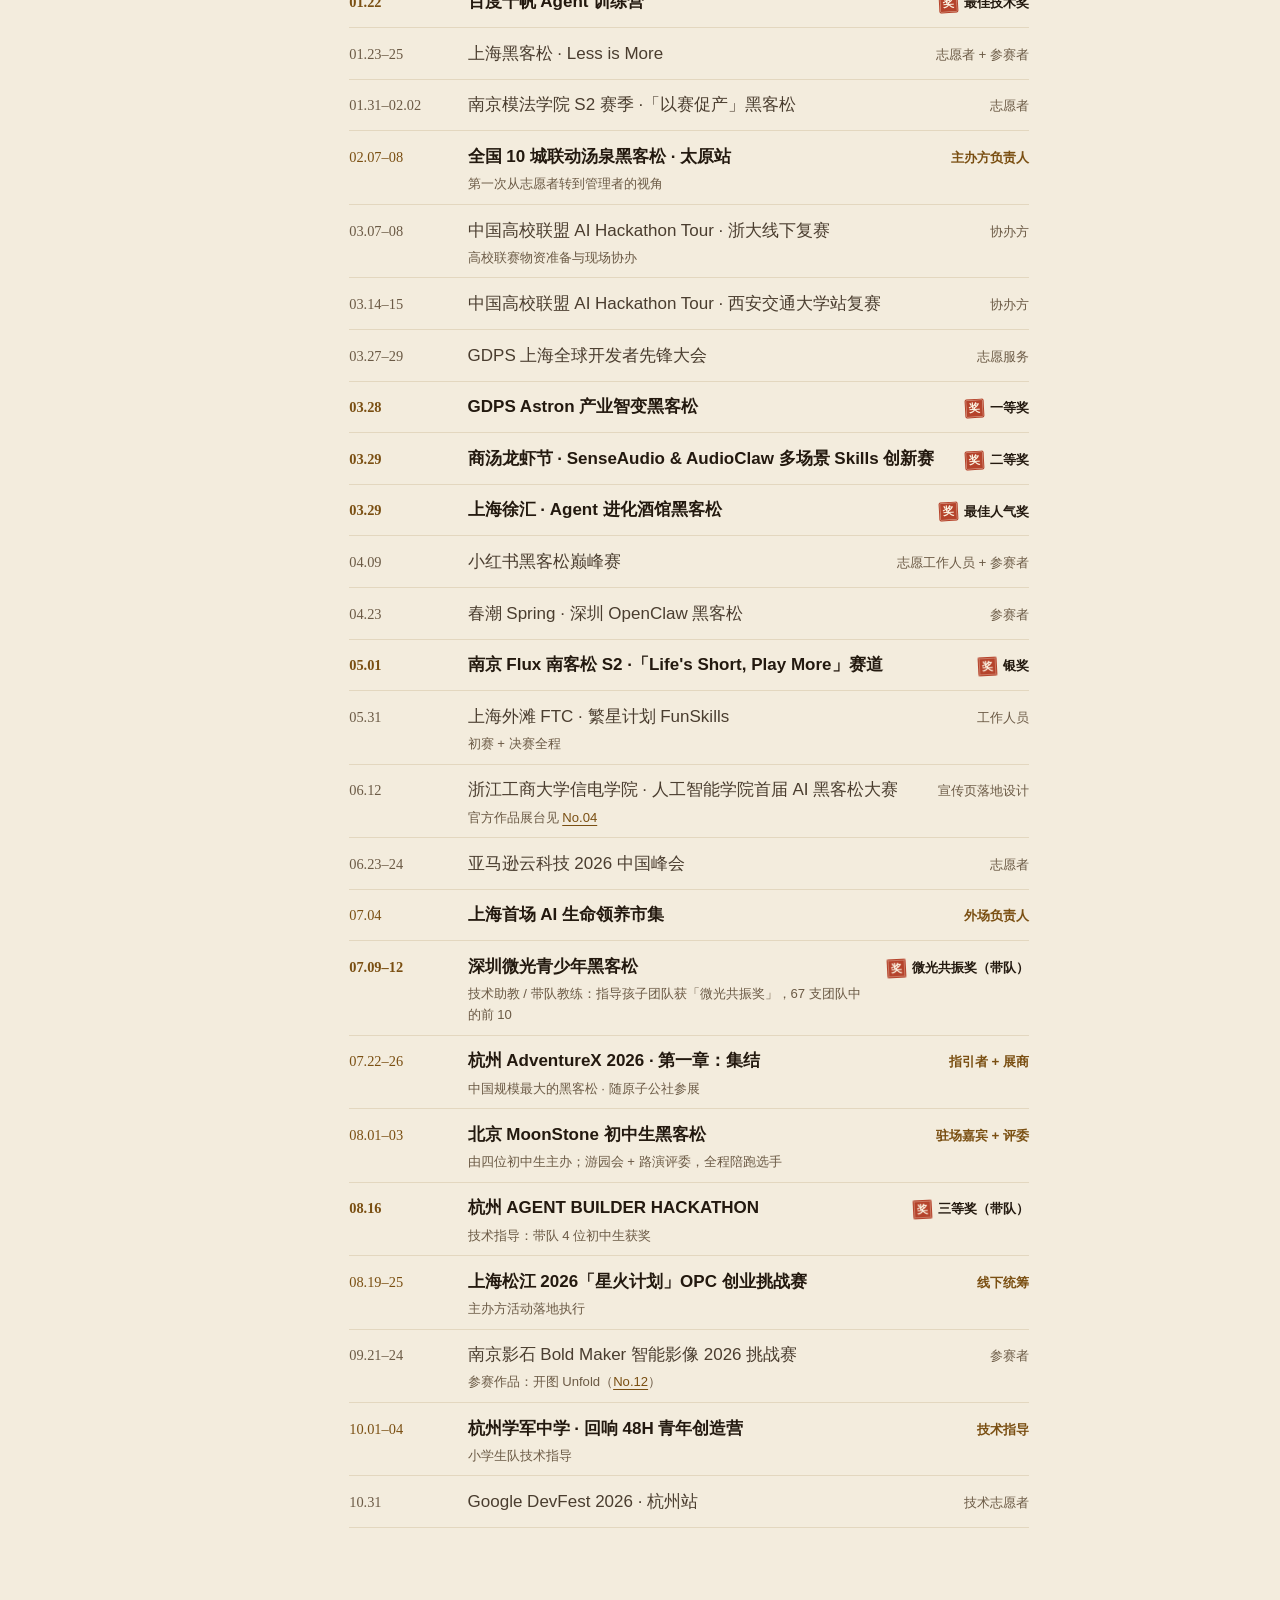
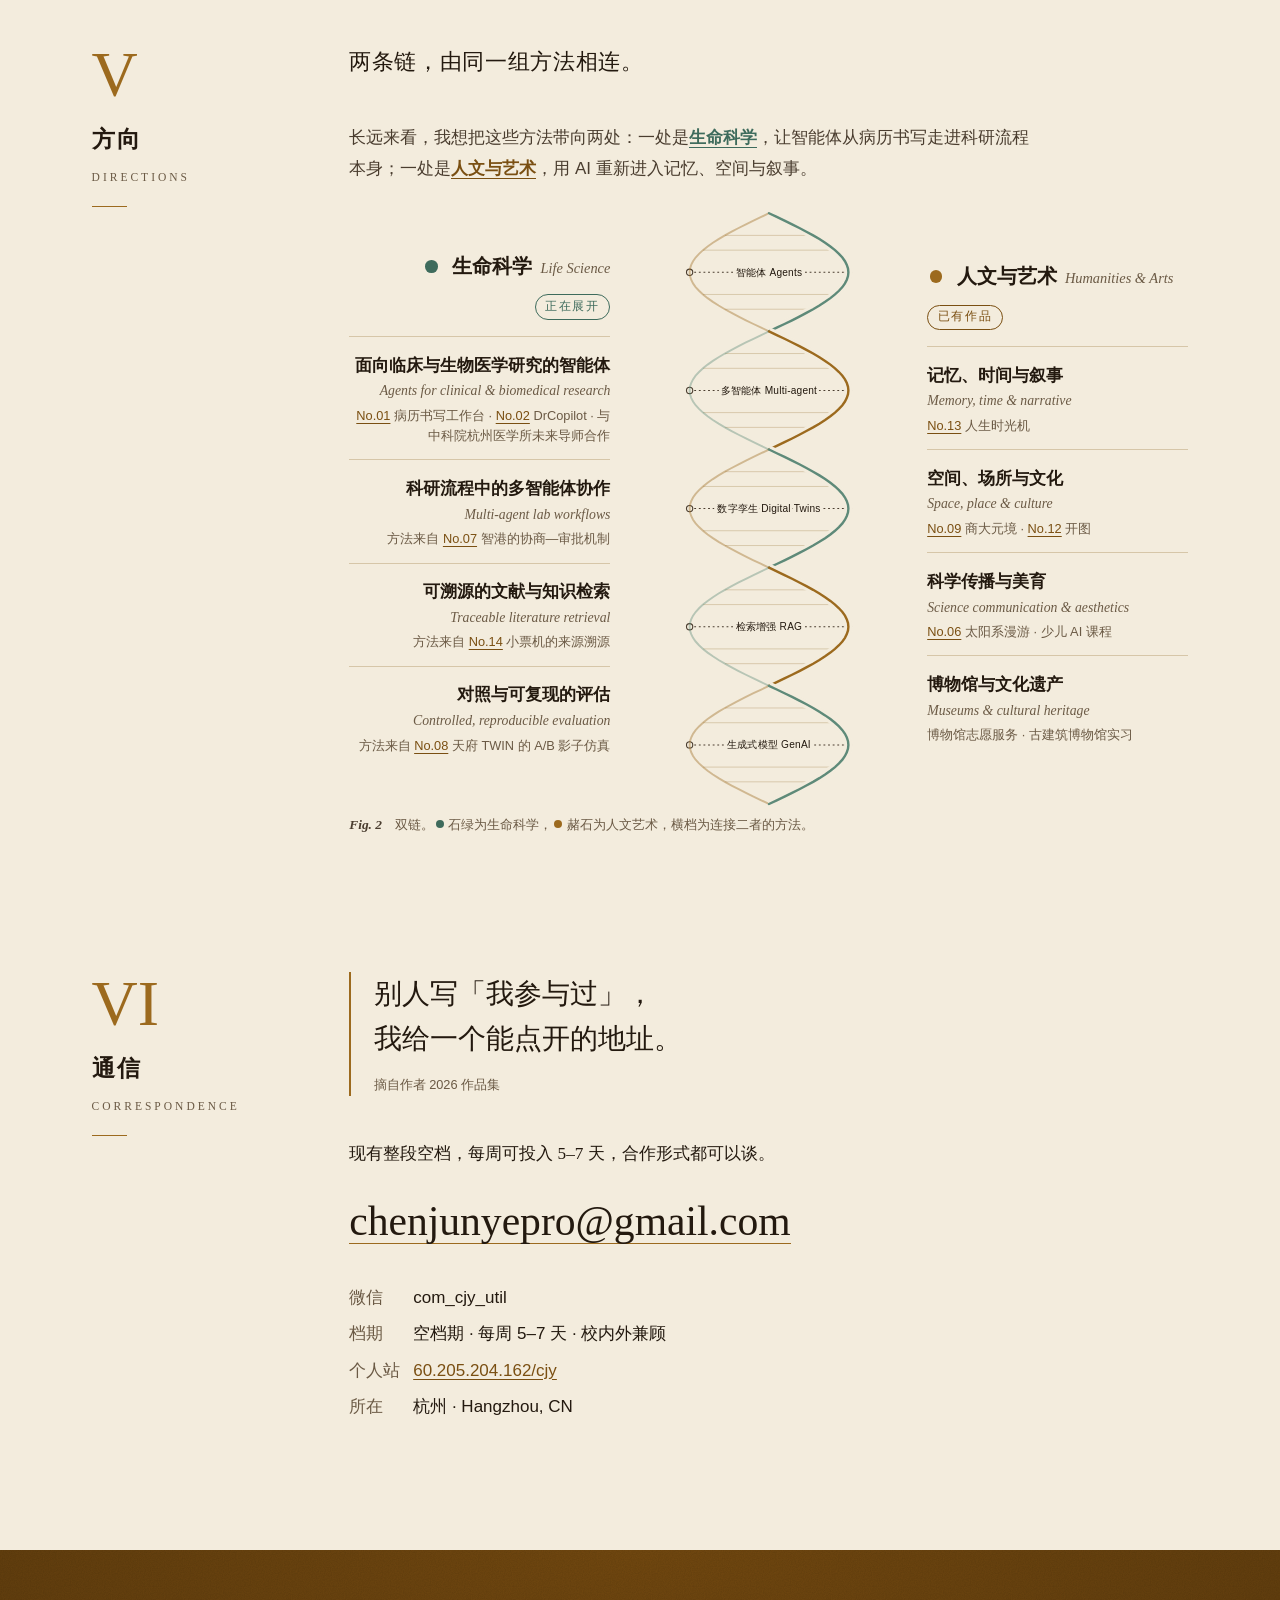
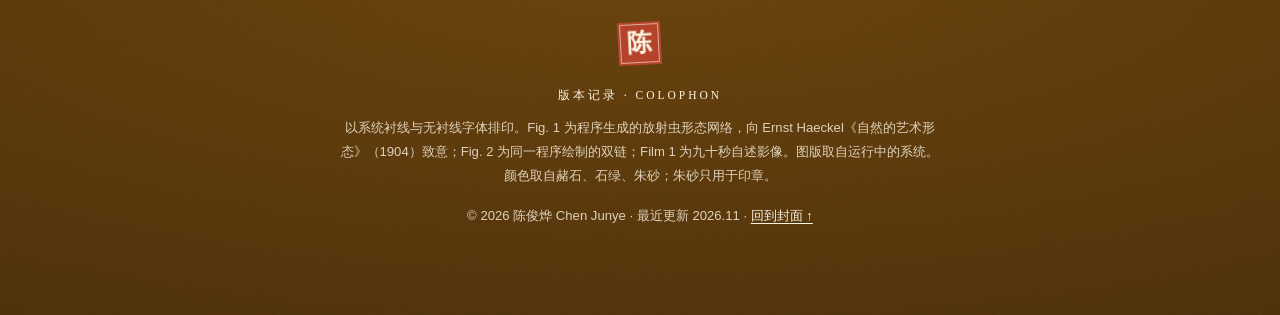
==== commit d8b7e0be: "Reposition for employers: summary, ranked specimens, full experience record, film - Cover and new I " ====
--- a/public/index.html
+++ b/public/index.html
@@ -3,15 +3,15 @@
 <head>
   <meta charset="UTF-8" />
   <meta name="viewport" content="width=device-width, initial-scale=1.0" />
-  <title>陈俊烨 Chen Junye · 作品博物志 · AI for Life Science × Humanities</title>
-  <meta name="description" content="陈俊烨（Chen Junye），浙江工商大学信电人工智能学院硕士研究生，现于杭州医学研究所从事智能体方向研究。以智能体为方法，走向生命科学与人文艺术。收录 12 个已部署上线的系统。" />
+  <title>陈俊烨 Chen Junye · 作品博物志 · AI 应用开发者</title>
+  <meta name="description" content="陈俊烨（CJY），浙江工商大学信电人工智能学院硕士研究生，AI 应用开发者。13 件可在线访问的作品：临床病历智能体、多智能体数字孪生、校内系统；29 场 AI 赛事与活动，8 次获奖。现有整段空档，每周可投入 5–7 天。" />
   <meta name="author" content="陈俊烨 Chen Junye" />
   <meta name="theme-color" content="#5A3A0E" />
 
   <meta property="og:type" content="profile" />
   <meta property="og:locale" content="zh_CN" />
   <meta property="og:title" content="陈俊烨 Chen Junye · 作品博物志" />
-  <meta property="og:description" content="以智能体为方法，走向生命科学与人文艺术。" />
+  <meta property="og:description" content="AI 应用开发者：从一段能跑的代码，到一个真实在用的系统。现有整段空档，每周可投入 5–7 天。" />
   <meta property="og:image" content="og.png" />
   <meta property="og:image:width" content="1200" />
   <meta property="og:image:height" content="630" />
@@ -24,14 +24,12 @@
     "@type": "Person",
     "name": "陈俊烨",
     "alternateName": ["Chen Junye", "CJY"],
+    "jobTitle": "AI 应用开发者",
     "email": "mailto:chenjunyepro@gmail.com",
     "address": { "@type": "PostalAddress", "addressLocality": "Hangzhou", "addressCountry": "CN" },
-    "affiliation": [
-      { "@type": "ResearchOrganization", "name": "杭州医学研究所" },
-      { "@type": "CollegeOrUniversity", "name": "浙江工商大学 信电人工智能学院" }
-    ],
-    "knowsAbout": ["AI for Life Science", "LLM Agents", "Multi-Agent Systems", "Digital Twins",
-                   "Retrieval-Augmented Generation", "Digital Humanities"]
+    "affiliation": { "@type": "CollegeOrUniversity", "name": "浙江工商大学 信电人工智能学院" },
+    "knowsAbout": ["AI Application Development", "Vibe Coding", "LLM Agents", "Multi-Agent Systems",
+                   "Clinical AI", "Digital Twins", "Retrieval-Augmented Generation", "AI Education"]
   }
   </script>
 
@@ -40,10 +38,10 @@
     /* main.js 若未能加载，撤掉 js 状态，让所有内容直接可见 */
     window.addEventListener("load", function () { if (!window.__cjy) document.documentElement.classList.remove("js"); });
   </script>
-  <link rel="stylesheet" href="styles.css?v=2610" />
+  <link rel="stylesheet" href="styles.css?v=2611" />
 </head>
 <body>
-  <a class="skip" href="#preface">跳到正文</a>
+  <a class="skip" href="#summary">跳到正文</a>
 
   <!-- ================================================= 顶栏 -->
   <header class="bar" id="bar">
@@ -52,11 +50,11 @@
       <span class="bar__name">陈俊烨<i>Chen Junye</i></span>
     </a>
     <nav class="bar__nav" aria-label="章节">
-      <a href="#preface"><b>I</b>序</a>
-      <a href="#directions"><b>II</b>方向</a>
-      <a href="#specimens"><b>III</b>标本</a>
-      <a href="#curriculum"><b>IV</b>履历</a>
-      <a href="#records"><b>V</b>记录</a>
+      <a href="#summary"><b>I</b>总述</a>
+      <a href="#specimens"><b>II</b>标本</a>
+      <a href="#curriculum"><b>III</b>履历</a>
+      <a href="#records"><b>IV</b>记录</a>
+      <a href="#directions"><b>V</b>方向</a>
       <a href="#correspondence"><b>VI</b>通信</a>
     </nav>
     <span class="bar__progress" aria-hidden="true"></span>
@@ -78,268 +76,318 @@
       </figure>
 
       <div class="cover__side">
-        <p class="cover__claim">以智能体为方法，<br />走向生命科学<br />与人文艺术。</p>
-        <p class="cover__claim-en">Agents as method — toward the life sciences and the humanities.</p>
+        <p class="cover__claim">从一段能跑的代码，<br />到一个真实在用的系统。</p>
+        <p class="cover__claim-en">An AI application developer — from code that runs to a system people use.</p>
         <dl class="label">
           <div class="label__head"><span>Specimen&nbsp;No.&nbsp;2026</span><span>标本签</span></div>
-          <div><dt>名</dt><dd>陈俊烨 · Chen Junye</dd></div>
-          <div><dt>所在</dt><dd>杭州医学研究所 · 智能体方向</dd></div>
+          <div><dt>名</dt><dd>陈俊烨 · CJY</dd></div>
+          <div><dt>身份</dt><dd>AI 应用开发者</dd></div>
           <div><dt>就读</dt><dd>浙江工商大学 · 硕士研究生</dd></div>
-          <div><dt>分类</dt><dd>AI for Life Science × Humanities &amp; Arts</dd></div>
+          <div><dt>合作</dt><dd>中科院杭州医学所 · 未来导师</dd></div>
+          <div class="label__key"><dt>档期</dt><dd>空档期 · 每周可投入 5–7 天</dd></div>
           <div><dt>采集地</dt><dd>杭州 · Hangzhou, CN</dd></div>
         </dl>
       </div>
     </div>
 
-    <a class="cover__cue" href="#preface">翻阅<span aria-hidden="true">↓</span></a>
+    <a class="cover__cue" href="#summary">翻阅<span aria-hidden="true">↓</span></a>
   </section>
 
   <main>
-    <!-- ================================================= I 序 -->
-    <section class="ch" id="preface">
+    <!-- ================================================= I 总述 -->
+    <section class="ch" id="summary">
       <header class="ch__margin">
         <span class="ch__no">I</span>
-        <h2 class="ch__title">序<span>Preface</span></h2>
+        <h2 class="ch__title">总述<span>Summary</span></h2>
       </header>
-      <div class="ch__body">
-        <p class="dropcap rv">我是陈俊烨，浙江工商大学信电人工智能学院硕士研究生，本科读的是软件工程，现于杭州医学研究所从事智能体方向的研究。</p>
-        <p class="rv">此前，我把智能体、数字孪生与生成式 AI 部署进校园、港口、机场与海上油田，又做出了第一件医学智能体；<a href="#specimens">十二个系统</a>至今仍在线运行。接下来，我想把这些方法带向两处：一处是<em class="t-life">生命科学</em>，让智能体从病历书写走进科研流程本身；一处是<em class="t-arts">人文与艺术</em>，用 AI 重新进入记忆、空间与叙事。</p>
-        <p class="aside rv">这本博物志的颜色取自中国传统矿物颜料：<i class="sw sw--ochre"></i>赭石、<i class="sw sw--green"></i>石绿、<i class="sw sw--red"></i>朱砂。</p>
+      <div class="ch__body ch__body--wide">
+        <div class="brief">
+          <p class="lede rv">写得了代码，也跑得了现场。<br />现在有整段空档，每周可投入 5–7 天。</p>
+          <p class="dropcap rv">我是陈俊烨（CJY），浙江工商大学信电人工智能学院硕士研究生，本科读软件工程。我是一名 <b>AI 应用开发者</b>，用 Vibe Coding 把 AI 嵌进真实场景：临床病历、高校管理、港口与机场的数字孪生、课堂与企业培训。在团队里，我补的是<em class="hl">「部署上线」这一环：从一段能跑的代码，到一个真实在用的系统</em>。</p>
+          <p class="rv">写代码之外，我也一直在 AI 活动的现场：11 个月、29 场黑客松、训练营与开发者大会，从参赛者、志愿者一路做到主办方负责人、带队教练和评委，8 次获奖。我也站上讲台，教 7–13 岁的孩子做 AI 游戏，给企业 HR 讲智能体搭建。</p>
+          <p class="rv">现在我有一整段<b>空档期</b>：时间充裕，校内课题和校外项目都能兼顾，<em class="hl">每周可以投入 5–7 天</em>。想法我不缺，更要紧的是能把它做出来——下面的作品，除一件校内系统外都能直接点开。如果你的团队需要一个能把 AI 想法很快做成可用系统、也能把线下活动跑下来的人，欢迎<a href="#correspondence">来信</a>。</p>
+        </div>
+
+        <dl class="facts rv">
+          <div class="facts__key"><dt>每周可投入</dt><dd><b>5–7</b>天</dd><small>空档期 · 校内外兼顾</small></div>
+          <div><dt>在线作品</dt><dd><b>13</b>件</dd><small>每一件都能点开</small></div>
+          <div><dt>AI 赛事与活动</dt><dd><b>29</b>场</dd><small>9 种角色全走过</small></div>
+          <div><dt>获奖</dt><dd><b>8</b>次</dd><small>含 2 次带队获奖</small></div>
+        </dl>
+
+        <h3 class="sub rv">擅长<span>Skills</span></h3>
+        <ul class="skills rv">
+          <li class="is-key">Vibe Coding</li>
+          <li class="is-key">AI Agent / Multi-Agent</li>
+          <li>AI 数字员工</li>
+          <li>LLM 应用</li>
+          <li>多模态 AI</li>
+          <li>数字孪生</li>
+          <li>教育数字化</li>
+          <li>Web 全栈 · Java</li>
+          <li>云部署</li>
+          <li>AI 工具推广</li>
+        </ul>
+
+        <figure class="film rv">
+          <div class="film__frame">
+            <video controls playsinline preload="none" poster="media/cjy-intro-poster.webp" width="1920" height="1080">
+              <source src="media/cjy-intro.mp4" type="video/mp4" />
+              <p>浏览器无法播放这段视频，可以<a href="media/cjy-intro.mp4">直接下载</a>（MP4 · 4 MB）。</p>
+            </video>
+          </div>
+          <figcaption><b>Film 1</b>　九十秒自述：工牌、校内三套系统、讲台、校外现场、九种角色与五条信条。无声，约 4 MB。<span>A self-portrait in ninety seconds, without sound.</span></figcaption>
+        </figure>
       </div>
     </section>
 
-    <!-- ================================================= II 方向 -->
-    <section class="ch" id="directions">
+    <!-- ================================================= II 标本 -->
+    <section class="ch" id="specimens">
       <header class="ch__margin">
         <span class="ch__no">II</span>
-        <h2 class="ch__title">方向<span>Directions</span></h2>
-      </header>
-      <div class="ch__body ch__body--wide">
-        <p class="lede rv">两条链，由同一组方法相连。</p>
-
-        <div class="helix">
-          <div class="strand strand--life rv">
-            <h3><i class="sw sw--green"></i>生命科学<span>Life Science</span></h3>
-            <p class="strand__status">正在展开</p>
-            <ol>
-              <li><b>面向临床与生物医学研究的智能体</b><span>Agents for clinical &amp; biomedical research</span><small><a href="#no-01">No.01</a> 病历智能体 · 研究工作现于杭州医学研究所展开</small></li>
-              <li><b>科研流程中的多智能体协作</b><span>Multi-agent lab workflows</span><small>方法来自 <a href="#no-02">No.02</a> 智港的协商—审批机制</small></li>
-              <li><b>可溯源的文献与知识检索</b><span>Traceable literature retrieval</span><small>方法来自 <a href="#no-07">No.07</a> 小票机的来源溯源</small></li>
-              <li><b>对照与可复现的评估</b><span>Controlled, reproducible evaluation</span><small>方法来自 <a href="#no-03">No.03</a> 天府 TWIN 的 A/B 影子仿真</small></li>
-            </ol>
-          </div>
-
-          <figure class="helix__fig rv" id="helix"><!--helix:start--><svg class="helix__svg" viewBox="0 0 260 660" aria-hidden="true"><path class="rung" d="M177.8,34L82.2,34"/><path class="rung" d="M201.5,50L58.5,50"/><path class="rung" d="M201.5,98L58.5,98"/><path class="rung" d="M177.8,114L82.2,114"/><path class="rung" d="M82.2,162L177.8,162"/><path class="rung" d="M58.5,178L201.5,178"/><path class="rung" d="M58.5,226L201.5,226"/><path class="rung" d="M82.2,242L177.8,242"/><path class="rung" d="M177.8,290L82.2,290"/><path class="rung" d="M201.5,306L58.5,306"/><path class="rung" d="M201.5,354L58.5,354"/><path class="rung" d="M177.8,370L82.2,370"/><path class="rung" d="M82.2,418L177.8,418"/><path class="rung" d="M58.5,434L201.5,434"/><path class="rung" d="M58.5,482L201.5,482"/><path class="rung" d="M82.2,498L177.8,498"/><path class="rung" d="M177.8,546L82.2,546"/><path class="rung" d="M201.5,562L58.5,562"/><path class="rung" d="M201.5,610L58.5,610"/><path class="rung" d="M177.8,626L82.2,626"/><path class="rung rung--main" d="M216,74L44,74"/><circle class="rung-dot" cx="216" cy="74" r="3.4"/><circle class="rung-dot" cx="44" cy="74" r="3.4"/><path class="rung rung--main" d="M44,202L216,202"/><circle class="rung-dot" cx="44" cy="202" r="3.4"/><circle class="rung-dot" cx="216" cy="202" r="3.4"/><path class="rung rung--main" d="M216,330L44,330"/><circle class="rung-dot" cx="216" cy="330" r="3.4"/><circle class="rung-dot" cx="44" cy="330" r="3.4"/><path class="rung rung--main" d="M44,458L216,458"/><circle class="rung-dot" cx="44" cy="458" r="3.4"/><circle class="rung-dot" cx="216" cy="458" r="3.4"/><path class="rung rung--main" d="M216,586L44,586"/><circle class="rung-dot" cx="216" cy="586" r="3.4"/><circle class="rung-dot" cx="44" cy="586" r="3.4"/><path class="hx hx--arts is-back" style="--d:0.00s" pathLength="1" d="M130,10L121.6,14L113.2,18L105,22L97.1,26L89.5,30L82.2,34L75.4,38L69.2,42L63.5,46L58.5,50L54.2,54L50.5,58L47.7,62L45.7,66L44.4,70L44,74L44.4,78L45.7,82L47.7,86L50.5,90L54.2,94L58.5,98L63.5,102L69.2,106L75.4,110L82.2,114L89.5,118L97.1,122L105,126L113.2,130L121.6,134L130,138"/><path class="hx hx--life is-back" style="--d:0.18s" pathLength="1" d="M130,138L121.6,142L113.2,146L105,150L97.1,154L89.5,158L82.2,162L75.4,166L69.2,170L63.5,174L58.5,178L54.2,182L50.5,186L47.7,190L45.7,194L44.4,198L44,202L44.4,206L45.7,210L47.7,214L50.5,218L54.2,222L58.5,226L63.5,230L69.2,234L75.4,238L82.2,242L89.5,246L97.1,250L105,254L113.2,258L121.6,262L130,266"/><path class="hx hx--arts is-back" style="--d:0.36s" pathLength="1" d="M130,266L121.6,270L113.2,274L105,278L97.1,282L89.5,286L82.2,290L75.4,294L69.2,298L63.5,302L58.5,306L54.2,310L50.5,314L47.7,318L45.7,322L44.4,326L44,330L44.4,334L45.7,338L47.7,342L50.5,346L54.2,350L58.5,354L63.5,358L69.2,362L75.4,366L82.2,370L89.5,374L97.1,378L105,382L113.2,386L121.6,390L130,394"/><path class="hx hx--life is-back" style="--d:0.54s" pathLength="1" d="M130,394L121.6,398L113.2,402L105,406L97.1,410L89.5,414L82.2,418L75.4,422L69.2,426L63.5,430L58.5,434L54.2,438L50.5,442L47.7,446L45.7,450L44.4,454L44,458L44.4,462L45.7,466L47.7,470L50.5,474L54.2,478L58.5,482L63.5,486L69.2,490L75.4,494L82.2,498L89.5,502L97.1,506L105,510L113.2,514L121.6,518L130,522"/><path class="hx hx--arts is-back" style="--d:0.72s" pathLength="1" d="M130,522L121.6,526L113.2,530L105,534L97.1,538L89.5,542L82.2,546L75.4,550L69.2,554L63.5,558L58.5,562L54.2,566L50.5,570L47.7,574L45.7,578L44.4,582L44,586L44.4,590L45.7,594L47.7,598L50.5,602L54.2,606L58.5,610L63.5,614L69.2,618L75.4,622L82.2,626L89.5,630L97.1,634L105,638L113.2,642L121.6,646L130,650"/><path class="halo" d="M130,10L138.4,14L146.8,18L155,22L162.9,26L170.5,30L177.8,34L184.6,38L190.8,42L196.5,46L201.5,50L205.8,54L209.5,58L212.3,62L214.3,66L215.6,70L216,74L215.6,78L214.3,82L212.3,86L209.5,90L205.8,94L201.5,98L196.5,102L190.8,106L184.6,110L177.8,114L170.5,118L162.9,122L155,126L146.8,130L138.4,134L130,138"/><path class="hx hx--life" style="--d:0.00s" pathLength="1" d="M130,10L138.4,14L146.8,18L155,22L162.9,26L170.5,30L177.8,34L184.6,38L190.8,42L196.5,46L201.5,50L205.8,54L209.5,58L212.3,62L214.3,66L215.6,70L216,74L215.6,78L214.3,82L212.3,86L209.5,90L205.8,94L201.5,98L196.5,102L190.8,106L184.6,110L177.8,114L170.5,118L162.9,122L155,126L146.8,130L138.4,134L130,138"/><path class="halo" d="M130,138L138.4,142L146.8,146L155,150L162.9,154L170.5,158L177.8,162L184.6,166L190.8,170L196.5,174L201.5,178L205.8,182L209.5,186L212.3,190L214.3,194L215.6,198L216,202L215.6,206L214.3,210L212.3,214L209.5,218L205.8,222L201.5,226L196.5,230L190.8,234L184.6,238L177.8,242L170.5,246L162.9,250L155,254L146.8,258L138.4,262L130,266"/><path class="hx hx--arts" style="--d:0.18s" pathLength="1" d="M130,138L138.4,142L146.8,146L155,150L162.9,154L170.5,158L177.8,162L184.6,166L190.8,170L196.5,174L201.5,178L205.8,182L209.5,186L212.3,190L214.3,194L215.6,198L216,202L215.6,206L214.3,210L212.3,214L209.5,218L205.8,222L201.5,226L196.5,230L190.8,234L184.6,238L177.8,242L170.5,246L162.9,250L155,254L146.8,258L138.4,262L130,266"/><path class="halo" d="M130,266L138.4,270L146.8,274L155,278L162.9,282L170.5,286L177.8,290L184.6,294L190.8,298L196.5,302L201.5,306L205.8,310L209.5,314L212.3,318L214.3,322L215.6,326L216,330L215.6,334L214.3,338L212.3,342L209.5,346L205.8,350L201.5,354L196.5,358L190.8,362L184.6,366L177.8,370L170.5,374L162.9,378L155,382L146.8,386L138.4,390L130,394"/><path class="hx hx--life" style="--d:0.36s" pathLength="1" d="M130,266L138.4,270L146.8,274L155,278L162.9,282L170.5,286L177.8,290L184.6,294L190.8,298L196.5,302L201.5,306L205.8,310L209.5,314L212.3,318L214.3,322L215.6,326L216,330L215.6,334L214.3,338L212.3,342L209.5,346L205.8,350L201.5,354L196.5,358L190.8,362L184.6,366L177.8,370L170.5,374L162.9,378L155,382L146.8,386L138.4,390L130,394"/><path class="halo" d="M130,394L138.4,398L146.8,402L155,406L162.9,410L170.5,414L177.8,418L184.6,422L190.8,426L196.5,430L201.5,434L205.8,438L209.5,442L212.3,446L214.3,450L215.6,454L216,458L215.6,462L214.3,466L212.3,470L209.5,474L205.8,478L201.5,482L196.5,486L190.8,490L184.6,494L177.8,498L170.5,502L162.9,506L155,510L146.8,514L138.4,518L130,522"/><path class="hx hx--arts" style="--d:0.54s" pathLength="1" d="M130,394L138.4,398L146.8,402L155,406L162.9,410L170.5,414L177.8,418L184.6,422L190.8,426L196.5,430L201.5,434L205.8,438L209.5,442L212.3,446L214.3,450L215.6,454L216,458L215.6,462L214.3,466L212.3,470L209.5,474L205.8,478L201.5,482L196.5,486L190.8,490L184.6,494L177.8,498L170.5,502L162.9,506L155,510L146.8,514L138.4,518L130,522"/><path class="halo" d="M130,522L138.4,526L146.8,530L155,534L162.9,538L170.5,542L177.8,546L184.6,550L190.8,554L196.5,558L201.5,562L205.8,566L209.5,570L212.3,574L214.3,578L215.6,582L216,586L215.6,590L214.3,594L212.3,598L209.5,602L205.8,606L201.5,610L196.5,614L190.8,618L184.6,622L177.8,626L170.5,630L162.9,634L155,638L146.8,642L138.4,646L130,650"/><path class="hx hx--life" style="--d:0.72s" pathLength="1" d="M130,522L138.4,526L146.8,530L155,534L162.9,538L170.5,542L177.8,546L184.6,550L190.8,554L196.5,558L201.5,562L205.8,566L209.5,570L212.3,574L214.3,578L215.6,582L216,586L215.6,590L214.3,594L212.3,598L209.5,602L205.8,606L201.5,610L196.5,614L190.8,618L184.6,622L177.8,626L170.5,630L162.9,634L155,638L146.8,642L138.4,646L130,650"/><text class="rung-label" x="130" y="77.8">智能体 Agents</text><text class="rung-label" x="130" y="205.8">多智能体 Multi-agent</text><text class="rung-label" x="130" y="333.8">数字孪生 Digital Twins</text><text class="rung-label" x="130" y="461.8">检索增强 RAG</text><text class="rung-label" x="130" y="589.8">生成式模型 GenAI</text></svg><!--helix:end--></figure>
-
-          <figure class="helix__band rv" aria-hidden="true"><!--helixband:start--><svg class="helix__svg" viewBox="0 0 660 120" aria-hidden="true"><path class="rung" d="M34,84.4L34,35.6"/><path class="rung" d="M50,96.6L50,23.4"/><path class="rung" d="M98,96.6L98,23.4"/><path class="rung" d="M114,84.4L114,35.6"/><path class="rung" d="M162,35.6L162,84.4"/><path class="rung" d="M178,23.4L178,96.6"/><path class="rung" d="M226,23.4L226,96.6"/><path class="rung" d="M242,35.6L242,84.4"/><path class="rung" d="M290,84.4L290,35.6"/><path class="rung" d="M306,96.6L306,23.4"/><path class="rung" d="M354,96.6L354,23.4"/><path class="rung" d="M370,84.4L370,35.6"/><path class="rung" d="M418,35.6L418,84.4"/><path class="rung" d="M434,23.4L434,96.6"/><path class="rung" d="M482,23.4L482,96.6"/><path class="rung" d="M498,35.6L498,84.4"/><path class="rung" d="M546,84.4L546,35.6"/><path class="rung" d="M562,96.6L562,23.4"/><path class="rung" d="M610,96.6L610,23.4"/><path class="rung" d="M626,84.4L626,35.6"/><path class="rung rung--main" d="M74,104L74,16"/><circle class="rung-dot" cx="74" cy="104" r="3.4"/><circle class="rung-dot" cx="74" cy="16" r="3.4"/><path class="rung rung--main" d="M202,16L202,104"/><circle class="rung-dot" cx="202" cy="16" r="3.4"/><circle class="rung-dot" cx="202" cy="104" r="3.4"/><path class="rung rung--main" d="M330,104L330,16"/><circle class="rung-dot" cx="330" cy="104" r="3.4"/><circle class="rung-dot" cx="330" cy="16" r="3.4"/><path class="rung rung--main" d="M458,16L458,104"/><circle class="rung-dot" cx="458" cy="16" r="3.4"/><circle class="rung-dot" cx="458" cy="104" r="3.4"/><path class="rung rung--main" d="M586,104L586,16"/><circle class="rung-dot" cx="586" cy="104" r="3.4"/><circle class="rung-dot" cx="586" cy="16" r="3.4"/><path class="hx hx--arts is-back" style="--d:0.00s" pathLength="1" d="M10,60L14,55.7L18,51.4L22,47.2L26,43.2L30,39.3L34,35.6L38,32.1L42,28.9L46,26L50,23.4L54,21.2L58,19.3L62,17.9L66,16.8L70,16.2L74,16L78,16.2L82,16.8L86,17.9L90,19.3L94,21.2L98,23.4L102,26L106,28.9L110,32.1L114,35.6L118,39.3L122,43.2L126,47.2L130,51.4L134,55.7L138,60"/><path class="hx hx--life is-back" style="--d:0.18s" pathLength="1" d="M138,60L142,55.7L146,51.4L150,47.2L154,43.2L158,39.3L162,35.6L166,32.1L170,28.9L174,26L178,23.4L182,21.2L186,19.3L190,17.9L194,16.8L198,16.2L202,16L206,16.2L210,16.8L214,17.9L218,19.3L222,21.2L226,23.4L230,26L234,28.9L238,32.1L242,35.6L246,39.3L250,43.2L254,47.2L258,51.4L262,55.7L266,60"/><path class="hx hx--arts is-back" style="--d:0.36s" pathLength="1" d="M266,60L270,55.7L274,51.4L278,47.2L282,43.2L286,39.3L290,35.6L294,32.1L298,28.9L302,26L306,23.4L310,21.2L314,19.3L318,17.9L322,16.8L326,16.2L330,16L334,16.2L338,16.8L342,17.9L346,19.3L350,21.2L354,23.4L358,26L362,28.9L366,32.1L370,35.6L374,39.3L378,43.2L382,47.2L386,51.4L390,55.7L394,60"/><path class="hx hx--life is-back" style="--d:0.54s" pathLength="1" d="M394,60L398,55.7L402,51.4L406,47.2L410,43.2L414,39.3L418,35.6L422,32.1L426,28.9L430,26L434,23.4L438,21.2L442,19.3L446,17.9L450,16.8L454,16.2L458,16L462,16.2L466,16.8L470,17.9L474,19.3L478,21.2L482,23.4L486,26L490,28.9L494,32.1L498,35.6L502,39.3L506,43.2L510,47.2L514,51.4L518,55.7L522,60"/><path class="hx hx--arts is-back" style="--d:0.72s" pathLength="1" d="M522,60L526,55.7L530,51.4L534,47.2L538,43.2L542,39.3L546,35.6L550,32.1L554,28.9L558,26L562,23.4L566,21.2L570,19.3L574,17.9L578,16.8L582,16.2L586,16L590,16.2L594,16.8L598,17.9L602,19.3L606,21.2L610,23.4L614,26L618,28.9L622,32.1L626,35.6L630,39.3L634,43.2L638,47.2L642,51.4L646,55.7L650,60"/><path class="halo" d="M10,60L14,64.3L18,68.6L22,72.8L26,76.8L30,80.7L34,84.4L38,87.9L42,91.1L46,94L50,96.6L54,98.8L58,100.7L62,102.1L66,103.2L70,103.8L74,104L78,103.8L82,103.2L86,102.1L90,100.7L94,98.8L98,96.6L102,94L106,91.1L110,87.9L114,84.4L118,80.7L122,76.8L126,72.8L130,68.6L134,64.3L138,60"/><path class="hx hx--life" style="--d:0.00s" pathLength="1" d="M10,60L14,64.3L18,68.6L22,72.8L26,76.8L30,80.7L34,84.4L38,87.9L42,91.1L46,94L50,96.6L54,98.8L58,100.7L62,102.1L66,103.2L70,103.8L74,104L78,103.8L82,103.2L86,102.1L90,100.7L94,98.8L98,96.6L102,94L106,91.1L110,87.9L114,84.4L118,80.7L122,76.8L126,72.8L130,68.6L134,64.3L138,60"/><path class="halo" d="M138,60L142,64.3L146,68.6L150,72.8L154,76.8L158,80.7L162,84.4L166,87.9L170,91.1L174,94L178,96.6L182,98.8L186,100.7L190,102.1L194,103.2L198,103.8L202,104L206,103.8L210,103.2L214,102.1L218,100.7L222,98.8L226,96.6L230,94L234,91.1L238,87.9L242,84.4L246,80.7L250,76.8L254,72.8L258,68.6L262,64.3L266,60"/><path class="hx hx--arts" style="--d:0.18s" pathLength="1" d="M138,60L142,64.3L146,68.6L150,72.8L154,76.8L158,80.7L162,84.4L166,87.9L170,91.1L174,94L178,96.6L182,98.8L186,100.7L190,102.1L194,103.2L198,103.8L202,104L206,103.8L210,103.2L214,102.1L218,100.7L222,98.8L226,96.6L230,94L234,91.1L238,87.9L242,84.4L246,80.7L250,76.8L254,72.8L258,68.6L262,64.3L266,60"/><path class="halo" d="M266,60L270,64.3L274,68.6L278,72.8L282,76.8L286,80.7L290,84.4L294,87.9L298,91.1L302,94L306,96.6L310,98.8L314,100.7L318,102.1L322,103.2L326,103.8L330,104L334,103.8L338,103.2L342,102.1L346,100.7L350,98.8L354,96.6L358,94L362,91.1L366,87.9L370,84.4L374,80.7L378,76.8L382,72.8L386,68.6L390,64.3L394,60"/><path class="hx hx--life" style="--d:0.36s" pathLength="1" d="M266,60L270,64.3L274,68.6L278,72.8L282,76.8L286,80.7L290,84.4L294,87.9L298,91.1L302,94L306,96.6L310,98.8L314,100.7L318,102.1L322,103.2L326,103.8L330,104L334,103.8L338,103.2L342,102.1L346,100.7L350,98.8L354,96.6L358,94L362,91.1L366,87.9L370,84.4L374,80.7L378,76.8L382,72.8L386,68.6L390,64.3L394,60"/><path class="halo" d="M394,60L398,64.3L402,68.6L406,72.8L410,76.8L414,80.7L418,84.4L422,87.9L426,91.1L430,94L434,96.6L438,98.8L442,100.7L446,102.1L450,103.2L454,103.8L458,104L462,103.8L466,103.2L470,102.1L474,100.7L478,98.8L482,96.6L486,94L490,91.1L494,87.9L498,84.4L502,80.7L506,76.8L510,72.8L514,68.6L518,64.3L522,60"/><path class="hx hx--arts" style="--d:0.54s" pathLength="1" d="M394,60L398,64.3L402,68.6L406,72.8L410,76.8L414,80.7L418,84.4L422,87.9L426,91.1L430,94L434,96.6L438,98.8L442,100.7L446,102.1L450,103.2L454,103.8L458,104L462,103.8L466,103.2L470,102.1L474,100.7L478,98.8L482,96.6L486,94L490,91.1L494,87.9L498,84.4L502,80.7L506,76.8L510,72.8L514,68.6L518,64.3L522,60"/><path class="halo" d="M522,60L526,64.3L530,68.6L534,72.8L538,76.8L542,80.7L546,84.4L550,87.9L554,91.1L558,94L562,96.6L566,98.8L570,100.7L574,102.1L578,103.2L582,103.8L586,104L590,103.8L594,103.2L598,102.1L602,100.7L606,98.8L610,96.6L614,94L618,91.1L622,87.9L626,84.4L630,80.7L634,76.8L638,72.8L642,68.6L646,64.3L650,60"/><path class="hx hx--life" style="--d:0.72s" pathLength="1" d="M522,60L526,64.3L530,68.6L534,72.8L538,76.8L542,80.7L546,84.4L550,87.9L554,91.1L558,94L562,96.6L566,98.8L570,100.7L574,102.1L578,103.2L582,103.8L586,104L590,103.8L594,103.2L598,102.1L602,100.7L606,98.8L610,96.6L614,94L618,91.1L622,87.9L626,84.4L630,80.7L634,76.8L638,72.8L642,68.6L646,64.3L650,60"/></svg><!--helixband:end--></figure>
-
-          <div class="strand strand--arts rv">
-            <h3><i class="sw sw--ochre"></i>人文与艺术<span>Humanities &amp; Arts</span></h3>
-            <p class="strand__status">已有作品</p>
-            <ol>
-              <li><b>记忆、时间与叙事</b><span>Memory, time &amp; narrative</span><small><a href="#no-08">No.08</a> 人生时光机</small></li>
-              <li><b>空间、场所与文化</b><span>Space, place &amp; culture</span><small><a href="#no-04">No.04</a> 商大元境 · <a href="#no-06">No.06</a> 开图</small></li>
-              <li><b>科学传播与美育</b><span>Science communication &amp; aesthetics</span><small><a href="#no-10">No.10</a> 太阳系漫游 · 少儿 AI 课程</small></li>
-              <li><b>博物馆与文化遗产</b><span>Museums &amp; cultural heritage</span><small>博物馆志愿服务 · 古建筑博物馆实习</small></li>
-            </ol>
-          </div>
-        </div>
-
-        <p class="methods"><span>相连的方法</span>智能体 · 多智能体 · 数字孪生 · 检索增强 RAG · 生成式模型</p>
-        <p class="figcap"><b>Fig. 2</b>　双链。<i class="sw sw--green"></i>石绿为生命科学，<i class="sw sw--ochre"></i>赭石为人文艺术，横档为连接二者的方法。</p>
-      </div>
-    </section>
-
-    <!-- ================================================= III 标本 -->
-    <section class="ch" id="specimens">
-      <header class="ch__margin">
-        <span class="ch__no">III</span>
         <h2 class="ch__title">标本<span>Specimens</span></h2>
       </header>
       <div class="ch__body ch__body--wide">
-        <p class="lede rv">十二件，均已部署上线、可直接访问；第十三件正在采集。图版取自运行中的系统。</p>
-
-        <article class="plate rv" id="no-01">
-          <figure class="plate__fig">
-            <img src="works/medagent-lg.webp" width="1440" height="900" alt="AI 病历智能体登录页：临床医生与医务科质控两类入口，下方写明 AI 仅生成草稿、经医生确认方可归档" loading="lazy" decoding="async" />
-            <figcaption>Pl. 01</figcaption>
-          </figure>
-          <div class="plate__text">
-            <p class="no">No. 01</p>
-            <h3>AI · 病历智能体</h3>
-            <p class="en">A Draft That Waits for the Doctor</p>
-            <p class="desc">面向县级医院的病历智能体。医生口述，多个智能体协作整理出病历草稿；AI 只写草稿，经医生确认方可归档。缺失的字段留空并警示，严禁臆造；全程留痕，可供医务科质控审计。</p>
-            <dl class="tag">
-              <div><dt>分类</dt><dd>医疗智能体 × 人在回路</dd></div>
-              <div><dt>角色</dt><dd>系统设计 · 开发 · 部署上线</dd></div>
-              <div><dt>方法</dt><dd>语音驱动 · 多智能体协作 · 人在回路</dd></div>
-            </dl>
-            <a class="go" href="http://60.205.204.162/medagent/" target="_blank" rel="noopener">访问标本 ↗<span>60.205.204.162/medagent</span></a>
+        <p class="lede rv">十四件，按重要性分三类：有合作方、有人在用的在前，我自己的创意在后。除一件校内系统，都能直接点开。</p>
+        <ul class="kinds rv" aria-label="标本分类">
+          <li><a href="#kind-a"><b>甲</b>合作与在用<span>6 件</span></a></li>
+          <li><a href="#kind-b"><b>乙</b>行业系统<span>5 件</span></a></li>
+          <li><a href="#kind-c"><b>丙</b>创意与原型<span>3 件</span></a></li>
+        </ul>
+
+        <!-- ------------------------------------------- 甲 -->
+        <section class="kind" id="kind-a" aria-labelledby="kind-a-title">
+          <header class="kind__head rv">
+            <p class="kind__no" aria-hidden="true">甲</p>
+            <h3 id="kind-a-title">合作与在用<span>Class A · Collaborations &amp; In Use</span></h3>
+            <p class="kind__note">有合作方、有真实使用者的系统，排在最前。</p>
+          </header>
+
+          <article class="plate rv" id="no-01">
+            <figure class="plate__fig">
+              <img src="works/mra-lg.webp" width="1440" height="900" alt="住院病历书写工作台：按法定时限排列的今日书写任务、生成草稿入口与在院患者统计" loading="lazy" decoding="async" />
+              <figcaption>Pl. 01</figcaption>
+            </figure>
+            <div class="plate__text">
+              <p class="no">No. 01<span class="flag">合作</span></p>
+              <h3>AI 病历智能体 · 住院病历书写工作台</h3>
+              <p class="en">Inpatient Notes, Drafted by Agents</p>
+              <p class="desc">与中国科学院杭州医学研究所的未来导师合作。工作台按法定时限排出当天的书写任务——入院记录 24 小时内、首次病程 8 小时内——多智能体实时生成草稿，医生确认后方可归档。演示患者均已脱敏，其中一例是真实问诊录音，本地转写后全流程运行。</p>
+              <dl class="tag">
+                <div><dt>分类</dt><dd>医疗 AI × 多智能体</dd></div>
+                <div><dt>合作</dt><dd>中国科学院杭州医学研究所 · 未来导师</dd></div>
+                <div><dt>方法</dt><dd>多智能体草稿 · 法定时限任务流 · 本地转写脱敏</dd></div>
+              </dl>
+              <a class="go" href="http://60.205.204.162/mra/" target="_blank" rel="noopener">访问标本 ↗<span>60.205.204.162/mra</span></a>
+            </div>
+          </article>
+
+          <article class="plate rv" id="no-02">
+            <figure class="plate__fig">
+              <img src="works/medagent-lg.webp" width="1440" height="900" alt="DrCopilot 登录页：临床医生与医务科质控两类入口，下方写明 AI 仅生成草稿、经医生确认方可归档" loading="lazy" decoding="async" />
+              <figcaption>Pl. 02</figcaption>
+            </figure>
+            <div class="plate__text">
+              <p class="no">No. 02<span class="flag">医院场景</span></p>
+              <h3>DrCopilot · 临床智能病历系统</h3>
+              <p class="en">A Draft That Waits for the Doctor</p>
+              <p class="desc">为县级医院住院病历场景打造的临床智能体：医生用语音口述，多个智能体协作生成病历草稿，经医生确认后才能归档。系统按角色分入口——临床医生工作台与医务科质控端——并把安全底线写进产品：缺失字段留空警示、严禁臆造，全程留痕可审计。目前已迭代到第二版。</p>
+              <dl class="tag">
+                <div><dt>分类</dt><dd>医疗 AI × 人在回路</dd></div>
+                <div><dt>角色</dt><dd>系统设计 · 开发 · 部署上线</dd></div>
+                <div><dt>方法</dt><dd>语音驱动 · 多智能体协作 · 审计留痕</dd></div>
+              </dl>
+              <a class="go" href="http://60.205.204.162/medagent/" target="_blank" rel="noopener">访问标本 ↗<span>60.205.204.162/medagent</span></a>
+            </div>
+          </article>
+
+          <article class="archive rv" id="no-03">
+            <span class="seal archive__seal" aria-hidden="true">藏</span>
+            <div class="archive__text">
+              <p class="no">No. 03<span class="flag">校内系统</span></p>
+              <h3>研究生院督导管理系统</h3>
+              <p class="en">Teaching Supervision, Graduate School of ZJGSU</p>
+              <p class="desc">为浙江工商大学研究生院开发、供研究生院使用的教学督导管理系统，我是开发者。系统涉及校内平台数据，不公开地址与截图。</p>
+            </div>
+            <p class="archive__note">库房藏品 · 不对外展出<span>In the archive, not on display</span></p>
+          </article>
+
+          <div class="cabinet">
+            <article class="card rv" id="no-04">
+              <img src="works/hackathon.webp" width="960" height="600" alt="首届 AI 黑客松大赛作品展台" loading="lazy" decoding="async" />
+              <p class="no">No. 04<span class="flag">官方平台</span></p>
+              <h3>首届 AI 黑客松大赛作品展台</h3>
+              <p class="en">AI Hackathon Gallery</p>
+              <p class="desc">浙江工商大学信电学院 × 萨塞克斯人工智能学院首届 AI 黑客松的官方展台：18 件作品、34 名参赛者、5 条赛道。开发、部署和宣传落地设计都是我做的——办赛的人自己写办赛的系统。</p>
+              <p class="rel">见记录 <a href="#ev-0612">2026.06.12 宣传页落地设计</a></p>
+              <a class="go" href="https://zjsu-ai-hackathon.vercel.app/" target="_blank" rel="noopener">访问 ↗<span>zjsu-ai-hackathon.vercel.app</span></a>
+            </article>
+            <article class="card rv" id="no-05">
+              <img src="works/meetshrimp.webp" width="960" height="600" alt="会议室预约智能体的三维空间孪生" loading="lazy" decoding="async" />
+              <p class="no">No. 05<span class="flag">合作 · 导师课题</span></p>
+              <h3>会议室预约虾 · 三维现实模拟</h3>
+              <p class="en">Meeting-Room Agent</p>
+              <p class="desc">信电楼 6 间会议室的空间孪生：三维场景、时段表与预约动作是同一份状态的三种视图，配全天时间轴回放，沉淀千余条历史预约。与诸葛斌导师的课题探索。</p>
+              <p class="rel">见履历 <a href="#campus-agents">「小龙虾」课程智能体矩阵</a></p>
+              <a class="go" href="https://zjgsu-y1k4.vercel.app/" target="_blank" rel="noopener">访问 ↗<span>zjgsu-y1k4.vercel.app</span></a>
+            </article>
+            <article class="card rv" id="no-06">
+              <img src="works/solar.webp" width="960" height="600" alt="由真实星历驱动的太阳系三维模拟" loading="lazy" decoding="async" />
+              <p class="no">No. 06<span class="flag">在用 · 课堂教具</span></p>
+              <h3>太阳系漫游</h3>
+              <p class="en">Solar System Explorer</p>
+              <p class="desc">由真实星历驱动：可调倍速、自由飞行、行星导览与语音解说。它是我在良渚给 7–13 岁孩子上课时真正用的教具。</p>
+              <p class="rel">见履历 <a href="#teach-liangzhu">2026.04–09 良渚少儿 AI 课</a></p>
+              <a class="go" href="https://virtual-universe-eight.vercel.app/" target="_blank" rel="noopener">访问 ↗<span>virtual-universe-eight.vercel.app</span></a>
+            </article>
           </div>
-        </article>
-
-        <article class="plate rv" id="no-02">
-          <figure class="plate__fig">
-            <img src="works/smart-port-lg.webp" width="1440" height="900" alt="智港数字员工协同平台：港口三维孪生与五个智能体的协同日志" loading="lazy" decoding="async" />
-            <figcaption>Pl. 02</figcaption>
-          </figure>
-          <div class="plate__text">
-            <p class="no">No. 02</p>
-            <h3>智港 · 数字员工协同平台</h3>
-            <p class="en">Smart Port — A Digital Workforce</p>
-            <p class="desc">港口三维孪生之上，五个智能体——单证、配载、安全、调度、执行——相互协商、逐级审批，接管集装箱从订舱到内陆交付的全流程。决策过程写成协同日志，可观察，也可评估。</p>
-            <dl class="tag">
-              <div><dt>分类</dt><dd>数字孪生 × 多智能体</dd></div>
-              <div><dt>角色</dt><dd>系统设计 · 开发 · 部署上线</dd></div>
-              <div><dt>方法</dt><dd>多智能体协同 · Three.js · 实时数据</dd></div>
-            </dl>
-            <a class="go" href="https://smart-port-omega.vercel.app/" target="_blank" rel="noopener">访问标本 ↗<span>smart-port-omega.vercel.app</span></a>
+        </section>
+
+        <!-- ------------------------------------------- 乙 -->
+        <section class="kind" id="kind-b" aria-labelledby="kind-b-title">
+          <header class="kind__head rv">
+            <p class="kind__no" aria-hidden="true">乙</p>
+            <h3 id="kind-b-title">行业系统<span>Class B · Industry Systems</span></h3>
+            <p class="kind__note">面向港口、机场、油田与校园，可以直接运行的系统。</p>
+          </header>
+
+          <article class="plate rv" id="no-07">
+            <figure class="plate__fig">
+              <img src="works/smart-port-lg.webp" width="1440" height="900" alt="智港数字员工协同平台：港口三维孪生与五个智能体的协同日志" loading="lazy" decoding="async" />
+              <figcaption>Pl. 03</figcaption>
+            </figure>
+            <div class="plate__text">
+              <p class="no">No. 07</p>
+              <h3>智港 · 数字员工协同平台</h3>
+              <p class="en">Smart Port — A Digital Workforce</p>
+              <p class="desc">港口三维孪生之上，五个智能体——单证、配载、安全、调度、执行——相互协商、逐级审批，接管集装箱从订舱到内陆交付的全流程。决策过程写成协同日志，可观察，也可评估。</p>
+              <dl class="tag">
+                <div><dt>分类</dt><dd>数字孪生 × 多智能体</dd></div>
+                <div><dt>角色</dt><dd>系统设计 · 开发 · 部署上线</dd></div>
+                <div><dt>方法</dt><dd>多智能体协同 · Three.js · 实时数据</dd></div>
+              </dl>
+              <a class="go" href="https://smart-port-omega.vercel.app/" target="_blank" rel="noopener">访问标本 ↗<span>smart-port-omega.vercel.app</span></a>
+            </div>
+          </article>
+
+          <article class="plate rv" id="no-08">
+            <figure class="plate__fig">
+              <img src="works/aerotwin-lg.webp" width="1440" height="900" alt="天府 TWIN：成都天府国际机场运行孪生与两套调度算法的实时对比" loading="lazy" decoding="async" />
+              <figcaption>Pl. 04</figcaption>
+            </figure>
+            <div class="plate__text">
+              <p class="no">No. 08</p>
+              <h3>天府 TWIN · 调度算法 A/B 影子仿真</h3>
+              <p class="en">TianFu TWIN — A/B Shadow Simulation</p>
+              <p class="desc">成都天府国际机场的运行孪生。基线 FCFS 与智能调度在同一份时刻表下并行推演，逐项对比准点率、平均延误、滑入时间、离场架次与跑道占用——有基线、有对照、有多指标、有可复现的同一输入。</p>
+              <dl class="tag">
+                <div><dt>分类</dt><dd>数字孪生 × 算法对照实验</dd></div>
+                <div><dt>角色</dt><dd>系统设计 · 算法实现 · 开发部署</dd></div>
+                <div><dt>方法</dt><dd>影子仿真 · 调度算法 · 多指标评估</dd></div>
+              </dl>
+              <a class="go" href="https://aerotwin-tfu.vercel.app/" target="_blank" rel="noopener">访问标本 ↗<span>aerotwin-tfu.vercel.app</span></a>
+            </div>
+          </article>
+
+          <div class="cabinet">
+            <article class="card rv" id="no-09">
+              <img src="works/campus.webp" width="960" height="600" alt="商大元境：浙江工商大学下沙校区三维数字孪生" loading="lazy" decoding="async" />
+              <p class="no">No. 09</p>
+              <h3>商大元境 · CampusTwin X</h3>
+              <p class="en">A Campus, Addressable in Words</p>
+              <p class="desc">以 OpenStreetMap 真实地理数据重建浙江工商大学下沙校区：422 栋楼宇、160 条道路、733 棵树木。一句「帮我找一个 10 人会议室」就能操作空间。</p>
+              <a class="go" href="http://121.43.80.231/campus/" target="_blank" rel="noopener">访问 ↗<span>121.43.80.231/campus</span></a>
+            </article>
+            <article class="card rv" id="no-10">
+              <img src="works/deepblue.webp" width="960" height="600" alt="海上钻井平台的数字孪生" loading="lazy" decoding="async" />
+              <p class="no">No. 10</p>
+              <h3>DEEPBLUE RIG · 海上油田数字孪生</h3>
+              <p class="en">Offshore Platform Twin</p>
+              <p class="desc">钻井平台设备健康状态（运行 / 告警 / 故障 / 离线）实时汇总，天气、时段与画质可切换，用于高风险作业的态势呈现。</p>
+              <a class="go" href="https://deepblue-rig.vercel.app/" target="_blank" rel="noopener">访问 ↗<span>deepblue-rig.vercel.app</span></a>
+            </article>
+            <article class="card rv" id="no-11">
+              <img src="works/virtual-house.webp" width="960" height="600" alt="参数化三维样板间" loading="lazy" decoding="async" />
+              <p class="no">No. 11</p>
+              <h3>虚拟看房 · 样板间漫游</h3>
+              <p class="en">Virtual Showroom</p>
+              <p class="desc">户型、材质、家具、灯光与天气实时可调；验证同一套三维能力从工业场景向日常场景的迁移。</p>
+              <a class="go" href="https://virtual-reality-mocha.vercel.app/" target="_blank" rel="noopener">访问 ↗<span>virtual-reality-mocha.vercel.app</span></a>
+            </article>
           </div>
-        </article>
-
-        <article class="plate rv" id="no-03">
-          <figure class="plate__fig">
-            <img src="works/aerotwin-lg.webp" width="1440" height="900" alt="天府 TWIN：成都天府国际机场运行孪生与两套调度算法的实时对比" loading="lazy" decoding="async" />
-            <figcaption>Pl. 03</figcaption>
-          </figure>
-          <div class="plate__text">
-            <p class="no">No. 03</p>
-            <h3>天府 TWIN · 调度算法 A/B 影子仿真</h3>
-            <p class="en">TianFu TWIN — A/B Shadow Simulation</p>
-            <p class="desc">成都天府国际机场的运行孪生。基线 FCFS 与智能调度在同一份时刻表下并行推演，逐项对比准点率、平均延误、滑入时间、离场架次与跑道占用——有基线、有对照、有多指标、有可复现的同一输入。</p>
-            <dl class="tag">
-              <div><dt>分类</dt><dd>数字孪生 × 算法对照实验</dd></div>
-              <div><dt>角色</dt><dd>系统设计 · 算法实现 · 开发部署</dd></div>
-              <div><dt>方法</dt><dd>影子仿真 · 调度算法 · 多指标评估</dd></div>
-            </dl>
-            <a class="go" href="http://aerotwin-tfu.vercel.app/" target="_blank" rel="noopener">访问标本 ↗<span>aerotwin-tfu.vercel.app</span></a>
+        </section>
+
+        <!-- ------------------------------------------- 丙 -->
+        <section class="kind" id="kind-c" aria-labelledby="kind-c-title">
+          <header class="kind__head rv">
+            <p class="kind__no" aria-hidden="true">丙</p>
+            <h3 id="kind-c-title">创意与原型<span>Class C · Ideas &amp; Prototypes</span></h3>
+            <p class="kind__note">我自己的想法：先做出来，再看它能走多远。</p>
+          </header>
+
+          <div class="cabinet">
+            <article class="card rv" id="no-12">
+              <img src="works/kaitu.webp" width="960" height="600" alt="开图 Unfold 的三维旅行场景" loading="lazy" decoding="async" />
+              <p class="no">No. 12<span class="flag">参赛原型</span></p>
+              <h3>开图 Unfold · 3D 旅行一体化助手</h3>
+              <p class="en">Unfold — A Place, Opened Three Ways</p>
+              <p class="desc">实拍全景接成可漫游的三维场地，行程智能体串联风景、美食与核销。2026 影石 Insta360 Bold Maker 赛道一原型。</p>
+              <p class="rel">见记录 <a href="#ev-0921">2026.09 南京影石 Bold Maker 挑战赛</a></p>
+              <a class="go" href="http://60.205.204.162/kaitu/" target="_blank" rel="noopener">访问 ↗<span>60.205.204.162/kaitu</span></a>
+            </article>
+            <article class="card rv" id="no-13">
+              <img src="works/time-machine.webp" width="960" height="600" alt="人生时光机：从当下到六十年后的七个时间切片" loading="lazy" decoding="async" />
+              <p class="no">No. 13</p>
+              <h3>人生时光机 · Personal Time Capsule</h3>
+              <p class="en">Seven Slices of a Life</p>
+              <p class="desc">从当下到 +60 年的七个时间切片。人脸只用于单次请求，不落盘、不入库、不写日志——把「同意」与「不留存」做成看得见的部分。</p>
+              <a class="go" href="https://time-machine-6iso.vercel.app" target="_blank" rel="noopener">访问 ↗<span>time-machine-6iso.vercel.app</span></a>
+            </article>
+            <article class="card rv" id="no-14">
+              <img src="works/receipt.webp" width="960" height="600" alt="CJY 小票机：把回答打印成带来源的小票" loading="lazy" decoding="async" />
+              <p class="no">No. 14</p>
+              <h3>CJY 小票机 · 问答收据打印机</h3>
+              <p class="en">A Receipt That Cites Its Sources</p>
+              <p class="desc">检索增强生成的器物化：每个回答打印成带来源清单、流水号与时间戳的小票，让模型的话能回指到证据。</p>
+              <a class="go" href="http://60.205.204.162/cjy/" target="_blank" rel="noopener">访问 ↗<span>60.205.204.162/cjy</span></a>
+            </article>
           </div>
-        </article>
-
-        <article class="plate rv" id="no-04">
-          <figure class="plate__fig">
-            <img src="works/campus-lg.webp" width="1440" height="900" alt="商大元境：浙江工商大学下沙校区三维数字孪生" loading="lazy" decoding="async" />
-            <figcaption>Pl. 04</figcaption>
-          </figure>
-          <div class="plate__text">
-            <p class="no">No. 04</p>
-            <h3>商大元境 · CampusTwin X</h3>
-            <p class="en">A Campus, Addressable in Words</p>
-            <p class="desc">以 OpenStreetMap 真实地理数据重建浙江工商大学下沙校区：422 栋楼宇、160 条道路、733 棵树木。一句「帮我找一个 10 人会议室」即可操作空间——三维孪生在这里不是展品，而是语言与场所之间的接口。</p>
-            <dl class="tag">
-              <div><dt>分类</dt><dd>数字孪生 × 自然语言接口</dd></div>
-              <div><dt>角色</dt><dd>系统设计 · 开发 · 部署上线</dd></div>
-              <div><dt>方法</dt><dd>OSM 地理数据 · 大场景三维重建 · LLM 接口</dd></div>
-            </dl>
-            <a class="go" href="http://121.43.80.231/campus/" target="_blank" rel="noopener">访问标本 ↗<span>121.43.80.231/campus</span></a>
-          </div>
-        </article>
-
-        <h3 class="cabinet__head rv">更多标本<span>Further Specimens</span></h3>
-        <div class="cabinet">
-          <article class="card rv" id="no-05">
-            <img src="works/meetshrimp.webp" width="960" height="600" alt="会议室预约智能体的三维空间孪生" loading="lazy" decoding="async" />
-            <p class="no">No. 05</p>
-            <h3>会议室预约虾 · 三维现实模拟</h3>
-            <p class="en">Meeting-Room Agent</p>
-            <p class="desc">6 间会议室的空间孪生与预约智能体；三维场景、时段表与预约动作是同一状态的三种视图。与诸葛斌导师课题探索。</p>
-            <a class="go" href="https://zjgsu-y1k4.vercel.app/" target="_blank" rel="noopener">访问 ↗<span>zjgsu-y1k4.vercel.app</span></a>
-          </article>
-          <article class="card rv" id="no-06">
-            <img src="works/kaitu.webp" width="960" height="600" alt="开图 Unfold 的三维旅行场景" loading="lazy" decoding="async" />
-            <p class="no">No. 06</p>
-            <h3>开图 Unfold · 3D 旅行一体化助手</h3>
-            <p class="en">Unfold — A Place, Opened Three Ways</p>
-            <p class="desc">实拍全景接成可漫游的三维场地，行程智能体串联风景、美食与核销。2026 影石 Insta360 Bold Maker 赛道一原型。</p>
-            <a class="go" href="http://60.205.204.162/kaitu/" target="_blank" rel="noopener">访问 ↗<span>60.205.204.162/kaitu</span></a>
-          </article>
-          <article class="card rv" id="no-07">
-            <img src="works/receipt.webp" width="960" height="600" alt="CJY 小票机：把回答打印成带来源的小票" loading="lazy" decoding="async" />
-            <p class="no">No. 07</p>
-            <h3>CJY 小票机 · 问答收据打印机</h3>
-            <p class="en">A Receipt That Cites Its Sources</p>
-            <p class="desc">检索增强生成的器物化：每个回答打印成带来源清单、流水号与时间戳的小票，让模型的话能回指到证据。</p>
-            <a class="go" href="http://60.205.204.162/cjy/" target="_blank" rel="noopener">访问 ↗<span>60.205.204.162/cjy</span></a>
-          </article>
-          <article class="card rv" id="no-08">
-            <img src="works/time-machine.webp" width="960" height="600" alt="人生时光机：从当下到六十年后的七个时间切片" loading="lazy" decoding="async" />
-            <p class="no">No. 08</p>
-            <h3>人生时光机 · Personal Time Capsule</h3>
-            <p class="en">Seven Slices of a Life</p>
-            <p class="desc">从当下到 +60 年的七个时间切片。人脸只用于单次请求，不落盘、不入库、不写日志——把「同意」与「不留存」做成看得见的部分。</p>
-            <a class="go" href="https://time-machine-6iso.vercel.app" target="_blank" rel="noopener">访问 ↗<span>time-machine-6iso.vercel.app</span></a>
-          </article>
-          <article class="card rv" id="no-09">
-            <img src="works/deepblue.webp" width="960" height="600" alt="海上钻井平台的数字孪生" loading="lazy" decoding="async" />
-            <p class="no">No. 09</p>
-            <h3>DEEPBLUE RIG · 海上油田数字孪生</h3>
-            <p class="en">Offshore Platform Twin</p>
-            <p class="desc">钻井平台设备健康状态实时汇总，天气、时段与画质可切换，用于高风险作业的态势呈现。</p>
-            <a class="go" href="https://deepblue-rig.vercel.app/" target="_blank" rel="noopener">访问 ↗<span>deepblue-rig.vercel.app</span></a>
-          </article>
-          <article class="card rv" id="no-10">
-            <img src="works/solar.webp" width="960" height="600" alt="由真实星历驱动的太阳系三维模拟" loading="lazy" decoding="async" />
-            <p class="no">No. 10</p>
-            <h3>太阳系漫游</h3>
-            <p class="en">Solar System Explorer</p>
-            <p class="desc">由真实星历驱动，可倍速、可自由飞行、带语音解说；是 7–13 岁少儿 AI 课程里真正用过的教具。</p>
-            <a class="go" href="https://virtual-universe-eight.vercel.app/" target="_blank" rel="noopener">访问 ↗<span>virtual-universe-eight.vercel.app</span></a>
-          </article>
-          <article class="card rv" id="no-11">
-            <img src="works/virtual-house.webp" width="960" height="600" alt="参数化三维样板间" loading="lazy" decoding="async" />
-            <p class="no">No. 11</p>
-            <h3>虚拟看房 · 样板间漫游</h3>
-            <p class="en">Virtual Showroom</p>
-            <p class="desc">户型、材质、家具、灯光与天气实时可调；验证同一套三维能力从工业场景向日常场景的迁移。</p>
-            <a class="go" href="https://virtual-reality-mocha.vercel.app/" target="_blank" rel="noopener">访问 ↗<span>virtual-reality-mocha.vercel.app</span></a>
-          </article>
-          <article class="card rv" id="no-12">
-            <img src="works/hackathon.webp" width="960" height="600" alt="首届 AI 黑客松大赛作品展台" loading="lazy" decoding="async" />
-            <p class="no">No. 12</p>
-            <h3>首届 AI 黑客松大赛作品展台</h3>
-            <p class="en">AI Hackathon Gallery</p>
-            <p class="desc">浙江工商大学信电学院 × 萨塞克斯人工智能学院首届 AI 黑客松官方展台：18 件作品、34 名参赛者、5 条赛道。</p>
-            <a class="go" href="https://zjsu-ai-hackathon.vercel.app/" target="_blank" rel="noopener">访问 ↗<span>zjsu-ai-hackathon.vercel.app</span></a>
-          </article>
-          <article class="card card--empty rv" id="no-13">
-            <div class="card__void" aria-hidden="true"><span>?</span></div>
-            <p class="no">No. 13</p>
-            <h3>待入藏</h3>
-            <p class="en">Awaiting Accession</p>
-            <p class="desc">生命科学方向的下一件标本，正在杭州医学研究所采集。完成后在这里编目、上线。</p>
-          </article>
-        </div>
+        </section>
       </div>
     </section>
 
-    <!-- ================================================= IV 履历 -->
+    <!-- ================================================= III 履历 -->
     <section class="ch" id="curriculum">
       <header class="ch__margin">
-        <span class="ch__no">IV</span>
+        <span class="ch__no">III</span>
         <h2 class="ch__title">履历<span>Curriculum</span></h2>
       </header>
       <div class="ch__body">
+        <p class="keynote rv">赭色标出的是重点条目。</p>
+
         <h3 class="sub rv">教育<span>Education</span></h3>
         <ul class="entries rv">
-          <li><span class="when">在读</span><div><b>浙江工商大学</b> · 信电人工智能学院 · 硕士研究生<small>方向：AI 赋能与智能体开发</small></div></li>
+          <li><span class="when">在读</span><div><b>浙江工商大学</b> · 信电人工智能学院 · 硕士研究生<small>方向：AI 赋能与智能体（Agent）开发</small></div></li>
           <li><span class="when">本科</span><div><b>软件工程</b><small>基础编程与大数据 · Web 前后端 · Java</small></div></li>
         </ul>
 
-        <h3 class="sub rv">研究与项目<span>Positions &amp; Projects</span></h3>
+        <h3 class="sub rv">合作与校内<span>Collaboration &amp; Campus</span></h3>
         <ul class="entries rv">
-          <li><span class="when">现在</span><div><b>杭州医学研究所</b> · 智能体方向研究</div></li>
-          <li><span class="when">校内</span><div><b>课程智能体矩阵</b> · 与诸葛斌导师<small>把业务流程交给智能体承载：会议室预约、智慧就业、图书馆管理、象棋指导</small></div></li>
-          <li><span class="when">校内</span><div><b>「未来课堂」智能体</b> · 开发者</div></li>
-          <li><span class="when">校内</span><div><b>研究生院督导管理系统</b> · 开发者</div></li>
-          <li><span class="when">校内</span><div><b>信电智慧学院平台</b> · 开发贡献者</div></li>
+          <li class="is-key"><span class="when">现在</span><div><b>中国科学院杭州医学研究所</b> · 与未来导师合作<small>AI 病历智能体 · 住院病历书写工作台（<a href="#no-01">No.01</a>）</small></div></li>
+          <li class="is-key"><span class="when">校内</span><div><b>研究生院督导管理系统</b> · 开发者<small>为浙江工商大学研究生院开发的教学督导管理系统（<a href="#no-03">No.03</a>）</small></div></li>
+          <li><span class="when">校内</span><div><b>「未来课堂」智能体</b> · 开发者<small>为浙江工商大学打造面向未来课堂的 AI 教学智能体</small></div></li>
+          <li><span class="when">校内</span><div><b>信电智慧学院平台</b> · 开发贡献者<small>参与平台的开发与建设</small></div></li>
+          <li id="campus-agents"><span class="when">校内</span><div><b>「小龙虾」课程智能体矩阵</b> · 与诸葛斌导师<small>把「小龙虾」接入课程探索，沉淀为一批垂直 Skill Agent：会议室预约（<a href="#no-05">No.05</a>）、智慧就业、图书馆管理、象棋指导</small></div></li>
         </ul>
 
-        <h3 class="sub rv">教学<span>Teaching</span></h3>
+        <h3 class="sub rv">讲台<span>Teaching &amp; Training</span></h3>
+        <p class="sub__note rv">从 7 岁的孩子，到企业 HR。</p>
         <ul class="entries rv">
-          <li><span class="when">2026.04–09</span><div><b>少儿 AI 课程</b> · 良渚<small>面向 7–13 岁：AI 游戏、AI 编程、AI 建模与 3D 打印</small></div></li>
-          <li><span class="when">2026.05–06</span><div><b>研究生 AI 助教</b> · 浙江工商大学</div></li>
-          <li><span class="when">2026.04</span><div><b>HR 智能体搭建培训</b> · 浙江医药股份有限公司</div></li>
-          <li><span class="when">2026.03</span><div><b>AI 智能体应用培训</b> · 浙江省青年创业协会</div></li>
+          <li><span class="when">2026.03.12</span><div><b>浙江工商大学</b> ·「人工智能学院教你养龙虾」小龙虾课程 · 助教</div></li>
+          <li><span class="when">2026.03.22</span><div><b>浙江省青年创业协会</b> ·「养龙虾」AI 培训 · 技术指导</div></li>
+          <li class="is-key" id="teach-liangzhu"><span class="when">2026.04–09</span><div><b>良渚 · 7–13 岁少儿 AI 课</b><small>AI 游戏 · AI 编程 · AI 建模 · 3D 打印；教具见 <a href="#no-06">No.06</a> 太阳系漫游</small></div></li>
+          <li class="is-key"><span class="when">2026.04.27</span><div><b>浙江医药股份有限公司</b> · HR AI Agent 智能体搭建培训<small>企业培训</small></div></li>
+          <li><span class="when">2026.05.15–06.15</span><div><b>浙江工商大学</b> · 研究生 AI 助教</div></li>
         </ul>
 
         <h3 class="sub rv">一条人文线索<span>A Humanities Thread</span></h3>
@@ -353,36 +401,100 @@
       </div>
     </section>
 
-    <!-- ================================================= V 记录 -->
+    <!-- ================================================= IV 记录 -->
     <section class="ch" id="records">
       <header class="ch__margin">
-        <span class="ch__no">V</span>
+        <span class="ch__no">IV</span>
         <h2 class="ch__title">记录<span>Records</span></h2>
       </header>
       <div class="ch__body">
-        <h3 class="sub rv">荣誉<span>Honors</span></h3>
-        <ul class="entries entries--tight rv">
-          <li><span class="when">2026.08</span><div><b>三等奖</b>（指导团队）· 杭州 AGENT BUILDER HACKATHON</div></li>
-          <li><span class="when">2026.07</span><div><b>微光共振奖</b>（指导团队）· 深圳微光青少年黑客松<small>67 支团队中 10 个奖项之一</small></div></li>
-          <li><span class="when">2026.05</span><div><b>银奖</b> · 南京 Flux 南客松 S2「Life's Short, Play More」赛道</div></li>
-          <li><span class="when">2026.03</span><div><b>一等奖</b> · GDPS Astron 产业智变黑客松</div></li>
-          <li><span class="when">2026.03</span><div><b>二等奖</b> · 商汤 SenseAudio &amp; AudioClaw 多场景 Skills 创新赛</div></li>
-          <li><span class="when">2026.03</span><div><b>最佳人气奖</b> · 上海徐汇 Agent 进化酒馆黑客松</div></li>
-          <li><span class="when">2026.01</span><div><b>最佳技术奖</b> · 百度千帆 Agent 训练营</div></li>
-          <li><span class="when">2026.01</span><div><b>一等奖</b> · 浙江工商大学信电学院 · 人工智能学院 AI 应用创新大赛</div></li>
-        </ul>
-
-        <h3 class="sub rv">服务<span>Service</span></h3>
-        <ul class="entries entries--tight rv">
-          <li><span class="when">2026.08</span><div><b>主办方 · 落地执行</b> · 上海松江「星火计划」OPC 创业挑战赛</div></li>
-          <li><span class="when">2026.08</span><div><b>评委</b> · MoonStone 黑客松</div></li>
-          <li><span class="when">2026.07</span><div><b>指引者 / 评委</b> · 杭州 AdventureX 2026</div></li>
-          <li><span class="when">2026.07</span><div><b>外场负责人</b> · 上海首场 AI 生命领养市集</div></li>
-          <li><span class="when">2026.03</span><div><b>协办方</b> · 中国高校联盟 AI Hackathon Tour（浙江大学站 · 西安交通大学站）</div></li>
-          <li><span class="when">2026.02</span><div><b>主办方负责人</b> · 全国 10 城联动汤泉黑客松 · 太原站</div></li>
-        </ul>
-
-        <p class="tally rv"><span><b>25</b>场 AI 赛事与活动</span><span><b>8</b>种角色</span><span><b>8</b>项奖项</span><span class="tally__span">2025.11 – 2026.08</span></p>
+        <p class="lede rv">从第一次报名，到被请上台当评委、带队做技术指导。</p>
+        <p class="tally rv"><span><b>11</b>个月</span><span><b>29</b>场 AI 赛事与活动</span><span><b>9</b>种角色</span><span><b>8</b>次获奖</span><span class="tally__span">2025.11 – 2026.10</span></p>
+
+        <ol class="chain rv" aria-label="走过的九种角色">
+          <li>参赛者</li><li>志愿者</li><li>工作人员</li><li>协办方</li><li class="is-lead">主办方负责人</li><li class="is-lead">外场负责人</li><li class="is-lead">线下统筹</li><li class="is-lead">带队教练</li><li class="is-lead">评委</li>
+        </ol>
+        <p class="legend rv"><span class="legend__award"><i class="seal seal--xs" aria-hidden="true">奖</i>获奖</span><span class="legend__lead">组织 · 指导 · 评委</span><span class="legend__plain">参赛 · 志愿 · 协办</span></p>
+
+        <h3 class="sub year rv">2025</h3>
+        <ol class="events rv">
+          <li class="ev"><time>11.22</time><div><b>魔搭社区开发者嘉年华 · 支付宝 MCP 开发黑客松</b><small>第一次参加黑客松——一切的起点</small></div><span class="ev__role">参赛者</span></li>
+          <li class="ev"><time>11.30</time><div><b>Way to AGI · 上海站</b><small>全球 30+ 城市联动，与泰国清迈连线</small></div><span class="ev__role">参赛者</span></li>
+        </ol>
+
+        <h3 class="sub year rv">2026</h3>
+        <ol class="events rv">
+          <li class="ev ev--award"><time>01.08</time><div><b>浙江工商大学信电学院 · 人工智能学院 AI 应用创新大赛</b></div><span class="ev__role"><i class="seal seal--xs" aria-hidden="true">奖</i>一等奖</span></li>
+          <li class="ev"><time>01.16–18</time><div><b>环球黑客松 · 杭州站</b></div><span class="ev__role">志愿者 + 参赛者</span></li>
+          <li class="ev ev--award"><time>01.22</time><div><b>百度千帆 Agent 训练营</b></div><span class="ev__role"><i class="seal seal--xs" aria-hidden="true">奖</i>最佳技术奖</span></li>
+          <li class="ev"><time>01.23–25</time><div><b>上海黑客松 · Less is More</b></div><span class="ev__role">志愿者 + 参赛者</span></li>
+          <li class="ev"><time>01.31–02.02</time><div><b>南京模法学院 S2 赛季 ·「以赛促产」黑客松</b></div><span class="ev__role">志愿者</span></li>
+          <li class="ev ev--lead"><time>02.07–08</time><div><b>全国 10 城联动汤泉黑客松 · 太原站</b><small>第一次从志愿者转到管理者的视角</small></div><span class="ev__role">主办方负责人</span></li>
+          <li class="ev"><time>03.07–08</time><div><b>中国高校联盟 AI Hackathon Tour · 浙大线下复赛</b><small>高校联赛物资准备与现场协办</small></div><span class="ev__role">协办方</span></li>
+          <li class="ev"><time>03.14–15</time><div><b>中国高校联盟 AI Hackathon Tour · 西安交通大学站复赛</b></div><span class="ev__role">协办方</span></li>
+          <li class="ev"><time>03.27–29</time><div><b>GDPS 上海全球开发者先锋大会</b></div><span class="ev__role">志愿服务</span></li>
+          <li class="ev ev--award"><time>03.28</time><div><b>GDPS Astron 产业智变黑客松</b></div><span class="ev__role"><i class="seal seal--xs" aria-hidden="true">奖</i>一等奖</span></li>
+          <li class="ev ev--award"><time>03.29</time><div><b>商汤龙虾节 · SenseAudio &amp; AudioClaw 多场景 Skills 创新赛</b></div><span class="ev__role"><i class="seal seal--xs" aria-hidden="true">奖</i>二等奖</span></li>
+          <li class="ev ev--award"><time>03.29</time><div><b>上海徐汇 · Agent 进化酒馆黑客松</b></div><span class="ev__role"><i class="seal seal--xs" aria-hidden="true">奖</i>最佳人气奖</span></li>
+          <li class="ev"><time>04.09</time><div><b>小红书黑客松巅峰赛</b></div><span class="ev__role">志愿工作人员 + 参赛者</span></li>
+          <li class="ev"><time>04.23</time><div><b>春潮 Spring · 深圳 OpenClaw 黑客松</b></div><span class="ev__role">参赛者</span></li>
+          <li class="ev ev--award"><time>05.01</time><div><b>南京 Flux 南客松 S2 ·「Life's Short, Play More」赛道</b></div><span class="ev__role"><i class="seal seal--xs" aria-hidden="true">奖</i>银奖</span></li>
+          <li class="ev"><time>05.31</time><div><b>上海外滩 FTC · 繁星计划 FunSkills</b><small>初赛 + 决赛全程</small></div><span class="ev__role">工作人员</span></li>
+          <li class="ev" id="ev-0612"><time>06.12</time><div><b>浙江工商大学信电学院 · 人工智能学院首届 AI 黑客松大赛</b><small>官方作品展台见 <a href="#no-04">No.04</a></small></div><span class="ev__role">宣传页落地设计</span></li>
+          <li class="ev"><time>06.23–24</time><div><b>亚马逊云科技 2026 中国峰会</b></div><span class="ev__role">志愿者</span></li>
+          <li class="ev ev--lead"><time>07.04</time><div><b>上海首场 AI 生命领养市集</b></div><span class="ev__role">外场负责人</span></li>
+          <li class="ev ev--award"><time>07.09–12</time><div><b>深圳微光青少年黑客松</b><small>技术助教 / 带队教练：指导孩子团队获「微光共振奖」，67 支团队中的前 10</small></div><span class="ev__role"><i class="seal seal--xs" aria-hidden="true">奖</i>微光共振奖（带队）</span></li>
+          <li class="ev ev--lead"><time>07.22–26</time><div><b>杭州 AdventureX 2026 · 第一章：集结</b><small>中国规模最大的黑客松 · 随原子公社参展</small></div><span class="ev__role">指引者 + 展商</span></li>
+          <li class="ev ev--lead"><time>08.01–03</time><div><b>北京 MoonStone 初中生黑客松</b><small>由四位初中生主办；游园会 + 路演评委，全程陪跑选手</small></div><span class="ev__role">驻场嘉宾 + 评委</span></li>
+          <li class="ev ev--award"><time>08.16</time><div><b>杭州 AGENT BUILDER HACKATHON</b><small>技术指导：带队 4 位初中生获奖</small></div><span class="ev__role"><i class="seal seal--xs" aria-hidden="true">奖</i>三等奖（带队）</span></li>
+          <li class="ev ev--lead"><time>08.19–25</time><div><b>上海松江 2026「星火计划」OPC 创业挑战赛</b><small>主办方活动落地执行</small></div><span class="ev__role">线下统筹</span></li>
+          <li class="ev" id="ev-0921"><time>09.21–24</time><div><b>南京影石 Bold Maker 智能影像 2026 挑战赛</b><small>参赛作品：开图 Unfold（<a href="#no-12">No.12</a>）</small></div><span class="ev__role">参赛者</span></li>
+          <li class="ev ev--lead"><time>10.01–04</time><div><b>杭州学军中学 · 回响 48H 青年创造营</b><small>小学生队技术指导</small></div><span class="ev__role">技术指导</span></li>
+          <li class="ev"><time>10.31</time><div><b>Google DevFest 2026 · 杭州站</b></div><span class="ev__role">技术志愿者</span></li>
+        </ol>
+      </div>
+    </section>
+
+    <!-- ================================================= V 方向 -->
+    <section class="ch" id="directions">
+      <header class="ch__margin">
+        <span class="ch__no">V</span>
+        <h2 class="ch__title">方向<span>Directions</span></h2>
+      </header>
+      <div class="ch__body ch__body--wide">
+        <p class="lede rv">两条链，由同一组方法相连。</p>
+        <p class="ch__intro rv">长远来看，我想把这些方法带向两处：一处是<em class="t-life">生命科学</em>，让智能体从病历书写走进科研流程本身；一处是<em class="t-arts">人文与艺术</em>，用 AI 重新进入记忆、空间与叙事。</p>
+
+        <div class="helix">
+          <div class="strand strand--life rv">
+            <h3><i class="sw sw--green"></i>生命科学<span>Life Science</span></h3>
+            <p class="strand__status">正在展开</p>
+            <ol>
+              <li><b>面向临床与生物医学研究的智能体</b><span>Agents for clinical &amp; biomedical research</span><small><a href="#no-01">No.01</a> 病历书写工作台 · <a href="#no-02">No.02</a> DrCopilot · 与中科院杭州医学所未来导师合作</small></li>
+              <li><b>科研流程中的多智能体协作</b><span>Multi-agent lab workflows</span><small>方法来自 <a href="#no-07">No.07</a> 智港的协商—审批机制</small></li>
+              <li><b>可溯源的文献与知识检索</b><span>Traceable literature retrieval</span><small>方法来自 <a href="#no-14">No.14</a> 小票机的来源溯源</small></li>
+              <li><b>对照与可复现的评估</b><span>Controlled, reproducible evaluation</span><small>方法来自 <a href="#no-08">No.08</a> 天府 TWIN 的 A/B 影子仿真</small></li>
+            </ol>
+          </div>
+
+          <figure class="helix__fig rv" id="helix"><!--helix:start--><svg class="helix__svg" viewBox="0 0 260 660" aria-hidden="true"><path class="rung" d="M177.8,34L82.2,34"/><path class="rung" d="M201.5,50L58.5,50"/><path class="rung" d="M201.5,98L58.5,98"/><path class="rung" d="M177.8,114L82.2,114"/><path class="rung" d="M82.2,162L177.8,162"/><path class="rung" d="M58.5,178L201.5,178"/><path class="rung" d="M58.5,226L201.5,226"/><path class="rung" d="M82.2,242L177.8,242"/><path class="rung" d="M177.8,290L82.2,290"/><path class="rung" d="M201.5,306L58.5,306"/><path class="rung" d="M201.5,354L58.5,354"/><path class="rung" d="M177.8,370L82.2,370"/><path class="rung" d="M82.2,418L177.8,418"/><path class="rung" d="M58.5,434L201.5,434"/><path class="rung" d="M58.5,482L201.5,482"/><path class="rung" d="M82.2,498L177.8,498"/><path class="rung" d="M177.8,546L82.2,546"/><path class="rung" d="M201.5,562L58.5,562"/><path class="rung" d="M201.5,610L58.5,610"/><path class="rung" d="M177.8,626L82.2,626"/><path class="rung rung--main" d="M216,74L44,74"/><circle class="rung-dot" cx="216" cy="74" r="3.4"/><circle class="rung-dot" cx="44" cy="74" r="3.4"/><path class="rung rung--main" d="M44,202L216,202"/><circle class="rung-dot" cx="44" cy="202" r="3.4"/><circle class="rung-dot" cx="216" cy="202" r="3.4"/><path class="rung rung--main" d="M216,330L44,330"/><circle class="rung-dot" cx="216" cy="330" r="3.4"/><circle class="rung-dot" cx="44" cy="330" r="3.4"/><path class="rung rung--main" d="M44,458L216,458"/><circle class="rung-dot" cx="44" cy="458" r="3.4"/><circle class="rung-dot" cx="216" cy="458" r="3.4"/><path class="rung rung--main" d="M216,586L44,586"/><circle class="rung-dot" cx="216" cy="586" r="3.4"/><circle class="rung-dot" cx="44" cy="586" r="3.4"/><path class="hx hx--arts is-back" style="--d:0.00s" pathLength="1" d="M130,10L121.6,14L113.2,18L105,22L97.1,26L89.5,30L82.2,34L75.4,38L69.2,42L63.5,46L58.5,50L54.2,54L50.5,58L47.7,62L45.7,66L44.4,70L44,74L44.4,78L45.7,82L47.7,86L50.5,90L54.2,94L58.5,98L63.5,102L69.2,106L75.4,110L82.2,114L89.5,118L97.1,122L105,126L113.2,130L121.6,134L130,138"/><path class="hx hx--life is-back" style="--d:0.18s" pathLength="1" d="M130,138L121.6,142L113.2,146L105,150L97.1,154L89.5,158L82.2,162L75.4,166L69.2,170L63.5,174L58.5,178L54.2,182L50.5,186L47.7,190L45.7,194L44.4,198L44,202L44.4,206L45.7,210L47.7,214L50.5,218L54.2,222L58.5,226L63.5,230L69.2,234L75.4,238L82.2,242L89.5,246L97.1,250L105,254L113.2,258L121.6,262L130,266"/><path class="hx hx--arts is-back" style="--d:0.36s" pathLength="1" d="M130,266L121.6,270L113.2,274L105,278L97.1,282L89.5,286L82.2,290L75.4,294L69.2,298L63.5,302L58.5,306L54.2,310L50.5,314L47.7,318L45.7,322L44.4,326L44,330L44.4,334L45.7,338L47.7,342L50.5,346L54.2,350L58.5,354L63.5,358L69.2,362L75.4,366L82.2,370L89.5,374L97.1,378L105,382L113.2,386L121.6,390L130,394"/><path class="hx hx--life is-back" style="--d:0.54s" pathLength="1" d="M130,394L121.6,398L113.2,402L105,406L97.1,410L89.5,414L82.2,418L75.4,422L69.2,426L63.5,430L58.5,434L54.2,438L50.5,442L47.7,446L45.7,450L44.4,454L44,458L44.4,462L45.7,466L47.7,470L50.5,474L54.2,478L58.5,482L63.5,486L69.2,490L75.4,494L82.2,498L89.5,502L97.1,506L105,510L113.2,514L121.6,518L130,522"/><path class="hx hx--arts is-back" style="--d:0.72s" pathLength="1" d="M130,522L121.6,526L113.2,530L105,534L97.1,538L89.5,542L82.2,546L75.4,550L69.2,554L63.5,558L58.5,562L54.2,566L50.5,570L47.7,574L45.7,578L44.4,582L44,586L44.4,590L45.7,594L47.7,598L50.5,602L54.2,606L58.5,610L63.5,614L69.2,618L75.4,622L82.2,626L89.5,630L97.1,634L105,638L113.2,642L121.6,646L130,650"/><path class="halo" d="M130,10L138.4,14L146.8,18L155,22L162.9,26L170.5,30L177.8,34L184.6,38L190.8,42L196.5,46L201.5,50L205.8,54L209.5,58L212.3,62L214.3,66L215.6,70L216,74L215.6,78L214.3,82L212.3,86L209.5,90L205.8,94L201.5,98L196.5,102L190.8,106L184.6,110L177.8,114L170.5,118L162.9,122L155,126L146.8,130L138.4,134L130,138"/><path class="hx hx--life" style="--d:0.00s" pathLength="1" d="M130,10L138.4,14L146.8,18L155,22L162.9,26L170.5,30L177.8,34L184.6,38L190.8,42L196.5,46L201.5,50L205.8,54L209.5,58L212.3,62L214.3,66L215.6,70L216,74L215.6,78L214.3,82L212.3,86L209.5,90L205.8,94L201.5,98L196.5,102L190.8,106L184.6,110L177.8,114L170.5,118L162.9,122L155,126L146.8,130L138.4,134L130,138"/><path class="halo" d="M130,138L138.4,142L146.8,146L155,150L162.9,154L170.5,158L177.8,162L184.6,166L190.8,170L196.5,174L201.5,178L205.8,182L209.5,186L212.3,190L214.3,194L215.6,198L216,202L215.6,206L214.3,210L212.3,214L209.5,218L205.8,222L201.5,226L196.5,230L190.8,234L184.6,238L177.8,242L170.5,246L162.9,250L155,254L146.8,258L138.4,262L130,266"/><path class="hx hx--arts" style="--d:0.18s" pathLength="1" d="M130,138L138.4,142L146.8,146L155,150L162.9,154L170.5,158L177.8,162L184.6,166L190.8,170L196.5,174L201.5,178L205.8,182L209.5,186L212.3,190L214.3,194L215.6,198L216,202L215.6,206L214.3,210L212.3,214L209.5,218L205.8,222L201.5,226L196.5,230L190.8,234L184.6,238L177.8,242L170.5,246L162.9,250L155,254L146.8,258L138.4,262L130,266"/><path class="halo" d="M130,266L138.4,270L146.8,274L155,278L162.9,282L170.5,286L177.8,290L184.6,294L190.8,298L196.5,302L201.5,306L205.8,310L209.5,314L212.3,318L214.3,322L215.6,326L216,330L215.6,334L214.3,338L212.3,342L209.5,346L205.8,350L201.5,354L196.5,358L190.8,362L184.6,366L177.8,370L170.5,374L162.9,378L155,382L146.8,386L138.4,390L130,394"/><path class="hx hx--life" style="--d:0.36s" pathLength="1" d="M130,266L138.4,270L146.8,274L155,278L162.9,282L170.5,286L177.8,290L184.6,294L190.8,298L196.5,302L201.5,306L205.8,310L209.5,314L212.3,318L214.3,322L215.6,326L216,330L215.6,334L214.3,338L212.3,342L209.5,346L205.8,350L201.5,354L196.5,358L190.8,362L184.6,366L177.8,370L170.5,374L162.9,378L155,382L146.8,386L138.4,390L130,394"/><path class="halo" d="M130,394L138.4,398L146.8,402L155,406L162.9,410L170.5,414L177.8,418L184.6,422L190.8,426L196.5,430L201.5,434L205.8,438L209.5,442L212.3,446L214.3,450L215.6,454L216,458L215.6,462L214.3,466L212.3,470L209.5,474L205.8,478L201.5,482L196.5,486L190.8,490L184.6,494L177.8,498L170.5,502L162.9,506L155,510L146.8,514L138.4,518L130,522"/><path class="hx hx--arts" style="--d:0.54s" pathLength="1" d="M130,394L138.4,398L146.8,402L155,406L162.9,410L170.5,414L177.8,418L184.6,422L190.8,426L196.5,430L201.5,434L205.8,438L209.5,442L212.3,446L214.3,450L215.6,454L216,458L215.6,462L214.3,466L212.3,470L209.5,474L205.8,478L201.5,482L196.5,486L190.8,490L184.6,494L177.8,498L170.5,502L162.9,506L155,510L146.8,514L138.4,518L130,522"/><path class="halo" d="M130,522L138.4,526L146.8,530L155,534L162.9,538L170.5,542L177.8,546L184.6,550L190.8,554L196.5,558L201.5,562L205.8,566L209.5,570L212.3,574L214.3,578L215.6,582L216,586L215.6,590L214.3,594L212.3,598L209.5,602L205.8,606L201.5,610L196.5,614L190.8,618L184.6,622L177.8,626L170.5,630L162.9,634L155,638L146.8,642L138.4,646L130,650"/><path class="hx hx--life" style="--d:0.72s" pathLength="1" d="M130,522L138.4,526L146.8,530L155,534L162.9,538L170.5,542L177.8,546L184.6,550L190.8,554L196.5,558L201.5,562L205.8,566L209.5,570L212.3,574L214.3,578L215.6,582L216,586L215.6,590L214.3,594L212.3,598L209.5,602L205.8,606L201.5,610L196.5,614L190.8,618L184.6,622L177.8,626L170.5,630L162.9,634L155,638L146.8,642L138.4,646L130,650"/><text class="rung-label" x="130" y="77.8">智能体 Agents</text><text class="rung-label" x="130" y="205.8">多智能体 Multi-agent</text><text class="rung-label" x="130" y="333.8">数字孪生 Digital Twins</text><text class="rung-label" x="130" y="461.8">检索增强 RAG</text><text class="rung-label" x="130" y="589.8">生成式模型 GenAI</text></svg><!--helix:end--></figure>
+
+          <figure class="helix__band rv" aria-hidden="true"><!--helixband:start--><svg class="helix__svg" viewBox="0 0 660 120" aria-hidden="true"><path class="rung" d="M34,84.4L34,35.6"/><path class="rung" d="M50,96.6L50,23.4"/><path class="rung" d="M98,96.6L98,23.4"/><path class="rung" d="M114,84.4L114,35.6"/><path class="rung" d="M162,35.6L162,84.4"/><path class="rung" d="M178,23.4L178,96.6"/><path class="rung" d="M226,23.4L226,96.6"/><path class="rung" d="M242,35.6L242,84.4"/><path class="rung" d="M290,84.4L290,35.6"/><path class="rung" d="M306,96.6L306,23.4"/><path class="rung" d="M354,96.6L354,23.4"/><path class="rung" d="M370,84.4L370,35.6"/><path class="rung" d="M418,35.6L418,84.4"/><path class="rung" d="M434,23.4L434,96.6"/><path class="rung" d="M482,23.4L482,96.6"/><path class="rung" d="M498,35.6L498,84.4"/><path class="rung" d="M546,84.4L546,35.6"/><path class="rung" d="M562,96.6L562,23.4"/><path class="rung" d="M610,96.6L610,23.4"/><path class="rung" d="M626,84.4L626,35.6"/><path class="rung rung--main" d="M74,104L74,16"/><circle class="rung-dot" cx="74" cy="104" r="3.4"/><circle class="rung-dot" cx="74" cy="16" r="3.4"/><path class="rung rung--main" d="M202,16L202,104"/><circle class="rung-dot" cx="202" cy="16" r="3.4"/><circle class="rung-dot" cx="202" cy="104" r="3.4"/><path class="rung rung--main" d="M330,104L330,16"/><circle class="rung-dot" cx="330" cy="104" r="3.4"/><circle class="rung-dot" cx="330" cy="16" r="3.4"/><path class="rung rung--main" d="M458,16L458,104"/><circle class="rung-dot" cx="458" cy="16" r="3.4"/><circle class="rung-dot" cx="458" cy="104" r="3.4"/><path class="rung rung--main" d="M586,104L586,16"/><circle class="rung-dot" cx="586" cy="104" r="3.4"/><circle class="rung-dot" cx="586" cy="16" r="3.4"/><path class="hx hx--arts is-back" style="--d:0.00s" pathLength="1" d="M10,60L14,55.7L18,51.4L22,47.2L26,43.2L30,39.3L34,35.6L38,32.1L42,28.9L46,26L50,23.4L54,21.2L58,19.3L62,17.9L66,16.8L70,16.2L74,16L78,16.2L82,16.8L86,17.9L90,19.3L94,21.2L98,23.4L102,26L106,28.9L110,32.1L114,35.6L118,39.3L122,43.2L126,47.2L130,51.4L134,55.7L138,60"/><path class="hx hx--life is-back" style="--d:0.18s" pathLength="1" d="M138,60L142,55.7L146,51.4L150,47.2L154,43.2L158,39.3L162,35.6L166,32.1L170,28.9L174,26L178,23.4L182,21.2L186,19.3L190,17.9L194,16.8L198,16.2L202,16L206,16.2L210,16.8L214,17.9L218,19.3L222,21.2L226,23.4L230,26L234,28.9L238,32.1L242,35.6L246,39.3L250,43.2L254,47.2L258,51.4L262,55.7L266,60"/><path class="hx hx--arts is-back" style="--d:0.36s" pathLength="1" d="M266,60L270,55.7L274,51.4L278,47.2L282,43.2L286,39.3L290,35.6L294,32.1L298,28.9L302,26L306,23.4L310,21.2L314,19.3L318,17.9L322,16.8L326,16.2L330,16L334,16.2L338,16.8L342,17.9L346,19.3L350,21.2L354,23.4L358,26L362,28.9L366,32.1L370,35.6L374,39.3L378,43.2L382,47.2L386,51.4L390,55.7L394,60"/><path class="hx hx--life is-back" style="--d:0.54s" pathLength="1" d="M394,60L398,55.7L402,51.4L406,47.2L410,43.2L414,39.3L418,35.6L422,32.1L426,28.9L430,26L434,23.4L438,21.2L442,19.3L446,17.9L450,16.8L454,16.2L458,16L462,16.2L466,16.8L470,17.9L474,19.3L478,21.2L482,23.4L486,26L490,28.9L494,32.1L498,35.6L502,39.3L506,43.2L510,47.2L514,51.4L518,55.7L522,60"/><path class="hx hx--arts is-back" style="--d:0.72s" pathLength="1" d="M522,60L526,55.7L530,51.4L534,47.2L538,43.2L542,39.3L546,35.6L550,32.1L554,28.9L558,26L562,23.4L566,21.2L570,19.3L574,17.9L578,16.8L582,16.2L586,16L590,16.2L594,16.8L598,17.9L602,19.3L606,21.2L610,23.4L614,26L618,28.9L622,32.1L626,35.6L630,39.3L634,43.2L638,47.2L642,51.4L646,55.7L650,60"/><path class="halo" d="M10,60L14,64.3L18,68.6L22,72.8L26,76.8L30,80.7L34,84.4L38,87.9L42,91.1L46,94L50,96.6L54,98.8L58,100.7L62,102.1L66,103.2L70,103.8L74,104L78,103.8L82,103.2L86,102.1L90,100.7L94,98.8L98,96.6L102,94L106,91.1L110,87.9L114,84.4L118,80.7L122,76.8L126,72.8L130,68.6L134,64.3L138,60"/><path class="hx hx--life" style="--d:0.00s" pathLength="1" d="M10,60L14,64.3L18,68.6L22,72.8L26,76.8L30,80.7L34,84.4L38,87.9L42,91.1L46,94L50,96.6L54,98.8L58,100.7L62,102.1L66,103.2L70,103.8L74,104L78,103.8L82,103.2L86,102.1L90,100.7L94,98.8L98,96.6L102,94L106,91.1L110,87.9L114,84.4L118,80.7L122,76.8L126,72.8L130,68.6L134,64.3L138,60"/><path class="halo" d="M138,60L142,64.3L146,68.6L150,72.8L154,76.8L158,80.7L162,84.4L166,87.9L170,91.1L174,94L178,96.6L182,98.8L186,100.7L190,102.1L194,103.2L198,103.8L202,104L206,103.8L210,103.2L214,102.1L218,100.7L222,98.8L226,96.6L230,94L234,91.1L238,87.9L242,84.4L246,80.7L250,76.8L254,72.8L258,68.6L262,64.3L266,60"/><path class="hx hx--arts" style="--d:0.18s" pathLength="1" d="M138,60L142,64.3L146,68.6L150,72.8L154,76.8L158,80.7L162,84.4L166,87.9L170,91.1L174,94L178,96.6L182,98.8L186,100.7L190,102.1L194,103.2L198,103.8L202,104L206,103.8L210,103.2L214,102.1L218,100.7L222,98.8L226,96.6L230,94L234,91.1L238,87.9L242,84.4L246,80.7L250,76.8L254,72.8L258,68.6L262,64.3L266,60"/><path class="halo" d="M266,60L270,64.3L274,68.6L278,72.8L282,76.8L286,80.7L290,84.4L294,87.9L298,91.1L302,94L306,96.6L310,98.8L314,100.7L318,102.1L322,103.2L326,103.8L330,104L334,103.8L338,103.2L342,102.1L346,100.7L350,98.8L354,96.6L358,94L362,91.1L366,87.9L370,84.4L374,80.7L378,76.8L382,72.8L386,68.6L390,64.3L394,60"/><path class="hx hx--life" style="--d:0.36s" pathLength="1" d="M266,60L270,64.3L274,68.6L278,72.8L282,76.8L286,80.7L290,84.4L294,87.9L298,91.1L302,94L306,96.6L310,98.8L314,100.7L318,102.1L322,103.2L326,103.8L330,104L334,103.8L338,103.2L342,102.1L346,100.7L350,98.8L354,96.6L358,94L362,91.1L366,87.9L370,84.4L374,80.7L378,76.8L382,72.8L386,68.6L390,64.3L394,60"/><path class="halo" d="M394,60L398,64.3L402,68.6L406,72.8L410,76.8L414,80.7L418,84.4L422,87.9L426,91.1L430,94L434,96.6L438,98.8L442,100.7L446,102.1L450,103.2L454,103.8L458,104L462,103.8L466,103.2L470,102.1L474,100.7L478,98.8L482,96.6L486,94L490,91.1L494,87.9L498,84.4L502,80.7L506,76.8L510,72.8L514,68.6L518,64.3L522,60"/><path class="hx hx--arts" style="--d:0.54s" pathLength="1" d="M394,60L398,64.3L402,68.6L406,72.8L410,76.8L414,80.7L418,84.4L422,87.9L426,91.1L430,94L434,96.6L438,98.8L442,100.7L446,102.1L450,103.2L454,103.8L458,104L462,103.8L466,103.2L470,102.1L474,100.7L478,98.8L482,96.6L486,94L490,91.1L494,87.9L498,84.4L502,80.7L506,76.8L510,72.8L514,68.6L518,64.3L522,60"/><path class="halo" d="M522,60L526,64.3L530,68.6L534,72.8L538,76.8L542,80.7L546,84.4L550,87.9L554,91.1L558,94L562,96.6L566,98.8L570,100.7L574,102.1L578,103.2L582,103.8L586,104L590,103.8L594,103.2L598,102.1L602,100.7L606,98.8L610,96.6L614,94L618,91.1L622,87.9L626,84.4L630,80.7L634,76.8L638,72.8L642,68.6L646,64.3L650,60"/><path class="hx hx--life" style="--d:0.72s" pathLength="1" d="M522,60L526,64.3L530,68.6L534,72.8L538,76.8L542,80.7L546,84.4L550,87.9L554,91.1L558,94L562,96.6L566,98.8L570,100.7L574,102.1L578,103.2L582,103.8L586,104L590,103.8L594,103.2L598,102.1L602,100.7L606,98.8L610,96.6L614,94L618,91.1L622,87.9L626,84.4L630,80.7L634,76.8L638,72.8L642,68.6L646,64.3L650,60"/></svg><!--helixband:end--></figure>
+
+          <div class="strand strand--arts rv">
+            <h3><i class="sw sw--ochre"></i>人文与艺术<span>Humanities &amp; Arts</span></h3>
+            <p class="strand__status">已有作品</p>
+            <ol>
+              <li><b>记忆、时间与叙事</b><span>Memory, time &amp; narrative</span><small><a href="#no-13">No.13</a> 人生时光机</small></li>
+              <li><b>空间、场所与文化</b><span>Space, place &amp; culture</span><small><a href="#no-09">No.09</a> 商大元境 · <a href="#no-12">No.12</a> 开图</small></li>
+              <li><b>科学传播与美育</b><span>Science communication &amp; aesthetics</span><small><a href="#no-06">No.06</a> 太阳系漫游 · 少儿 AI 课程</small></li>
+              <li><b>博物馆与文化遗产</b><span>Museums &amp; cultural heritage</span><small>博物馆志愿服务 · 古建筑博物馆实习</small></li>
+            </ol>
+          </div>
+        </div>
+
+        <p class="methods"><span>相连的方法</span>智能体 · 多智能体 · 数字孪生 · 检索增强 RAG · 生成式模型</p>
+        <p class="figcap"><b>Fig. 2</b>　双链。<i class="sw sw--green"></i>石绿为生命科学，<i class="sw sw--ochre"></i>赭石为人文艺术，横档为连接二者的方法。</p>
       </div>
     </section>
 
@@ -397,9 +509,12 @@
           <p>别人写「我参与过」，<br />我给一个能点开的地址。</p>
           <cite>摘自作者 2026 作品集</cite>
         </blockquote>
+        <p class="invite rv">现有整段空档，每周可投入 5–7 天，合作形式都可以谈。</p>
         <p class="mail rv"><a href="mailto:chenjunyepro@gmail.com">chenjunyepro@gmail.com</a></p>
         <dl class="contact rv">
           <div><dt>微信</dt><dd>com_cjy_util</dd></div>
+          <div><dt>档期</dt><dd>空档期 · 每周 5–7 天 · 校内外兼顾</dd></div>
+          <div><dt>个人站</dt><dd><a href="http://60.205.204.162/cjy/" target="_blank" rel="noopener">60.205.204.162/cjy</a></dd></div>
           <div><dt>所在</dt><dd>杭州 · Hangzhou, CN</dd></div>
         </dl>
       </div>
@@ -411,11 +526,11 @@
     <div class="colophon__in">
       <span class="seal" aria-hidden="true">陈</span>
       <p class="colophon__title">版本记录 · Colophon</p>
-      <p>以系统衬线与无衬线字体排印。Fig. 1 为程序生成的放射虫形态网络，向 Ernst Haeckel《自然的艺术形态》（1904）致意；Fig. 2 为同一程序绘制的双链。图版取自运行中的系统。颜色取自赭石、石绿、朱砂。</p>
-      <p class="colophon__meta">© 2026 陈俊烨 Chen Junye · 最近更新 2026.10 · <a href="#top">回到封面 ↑</a></p>
+      <p>以系统衬线与无衬线字体排印。Fig. 1 为程序生成的放射虫形态网络，向 Ernst Haeckel《自然的艺术形态》（1904）致意；Fig. 2 为同一程序绘制的双链；Film 1 为九十秒自述影像。图版取自运行中的系统。颜色取自赭石、石绿、朱砂；朱砂只用于印章。</p>
+      <p class="colophon__meta">© 2026 陈俊烨 Chen Junye · 最近更新 2026.11 · <a href="#top">回到封面 ↑</a></p>
     </div>
   </footer>
 
-  <script src="main.js?v=2610" defer></script>
+  <script src="main.js?v=2611" defer></script>
 </body>
 </html>
--- a/public/styles.css
+++ b/public/styles.css
@@ -7,6 +7,8 @@
      赭石   --ochre      #9C6A1E  4.0:1   仅大字、线条、装饰
      石绿字 --green      #3E6B5C  5.2:1   正文可用
      朱砂   --cinnabar   #B5432B  只用于印章（奶油字 5.0:1）
+   重点标注：赭石字 = 组织 / 指导 / 重点条目；朱砂「奖」印 = 获奖；
+   荧光底 .hl 只换底色，文字仍是墨色。
    封面最亮处 #8C5E1C，奶油字 ≥ 5.1:1。
    只用系统字体：Google Fonts 在中国大陆不稳定，会拖慢首屏。
    ===================================================================== */
@@ -72,6 +74,10 @@
   transform: rotate(-3deg);
 }
 .seal--sm { width: 1.85rem; height: 1.85rem; font-size: 1.05rem; }
+.seal--xs {
+  width: 1.2rem; height: 1.2rem; font-size: .7rem; font-style: normal; border-radius: 2px; flex: none;
+  box-shadow: inset 0 0 0 1px var(--cinnabar), inset 0 0 0 1.5px rgba(251, 243, 226, .6);
+}
 
 /* ------------------------------------------------------------------ 顶栏 */
 .bar {
@@ -90,7 +96,7 @@
 .bar__nav { display: flex; gap: clamp(.9rem, 2vw, 1.7rem); font-size: .9rem; }
 .bar__nav a { color: inherit; text-decoration: none; white-space: nowrap; padding: .25rem 0; opacity: .82;
   transition: opacity .25s, box-shadow .25s; }
-.bar__nav a b { font-family: var(--serif-en); font-weight: 400; font-size: .72rem; margin-right: .3rem; letter-spacing: .04em; opacity: .75; }
+.bar__nav a b { font-family: var(--serif-en); font-weight: 400; font-size: .72rem; margin-right: .3rem; letter-spacing: .04em; }
 .bar__nav a:hover, .bar__nav a[aria-current] { opacity: 1; box-shadow: inset 0 -1px 0 currentColor; }
 .bar__progress {
   position: absolute; left: 0; bottom: -1px; height: 2px; width: 100%;
@@ -170,6 +176,7 @@
 .label > div:not(.label__head) { display: grid; grid-template-columns: 3.3rem 1fr; gap: .6rem; padding: .16rem 0; }
 .label dt { opacity: .72; }
 .label dd { margin: 0; }
+.label .label__key dd { font-weight: 600; }
 
 .cover__cue {
   justify-self: center; display: inline-flex; flex-direction: column; align-items: center; gap: .15rem;
@@ -201,7 +208,6 @@
 .t-life, .t-arts { font-style: normal; font-weight: 600; border-bottom: 1px solid currentColor; }
 .t-life { color: var(--green); }
 .t-arts { color: var(--ochre-text); }
-.aside { font-size: .88rem; color: var(--muted); padding-top: 1rem; border-top: 1px solid var(--rule-2); }
 .sw { display: inline-block; width: .62em; height: .62em; border-radius: 50%; margin: 0 .32em 0 .12em; vertical-align: .04em; }
 .sw--ochre { background: var(--ochre); }
 .sw--green { background: var(--green); }
@@ -214,8 +220,41 @@
 .sub { display: flex; align-items: baseline; gap: .8rem; margin: 2.8rem 0 .9rem; font-family: var(--serif-cn); font-size: 1.15rem; color: var(--ink); }
 .ch__body > .sub:first-child { margin-top: 0; }
 .sub span { font-family: var(--serif-en); font-weight: 400; font-size: .72rem; letter-spacing: .22em; text-transform: uppercase; color: var(--muted); }
-
-/* ------------------------------------------------------------------ II 双链 */
+.sub__note { margin: -.35rem 0 .9rem !important; font-size: .88rem; color: var(--muted); }
+.keynote { display: flex; align-items: center; gap: .55rem; margin: 0 0 2rem !important; font-size: .84rem; color: var(--muted); }
+.keynote::before { content: ""; width: 3px; height: 1.1em; background: var(--ochre); }
+.hl { font-style: normal; color: var(--ink); background: linear-gradient(transparent 58%, rgba(226, 201, 143, .6) 0); }
+.ch__intro { max-width: 680px; }
+
+/* ------------------------------------------------------------------ I 总述 */
+.brief { max-width: 680px; }
+.brief > p { margin: 0 0 1.2rem; }
+.facts {
+  display: grid; grid-template-columns: repeat(4, minmax(0, 1fr)); margin: 2.4rem 0 0;
+  border-top: 1px solid var(--rule); border-bottom: 1px solid var(--rule);
+}
+.facts > div { padding: 1rem 1.1rem 1.05rem; border-left: 1px solid var(--rule-2); }
+.facts > div:first-child { border-left: 0; }
+.facts dt { font-size: .8rem; letter-spacing: .06em; color: var(--muted); }
+.facts dd { margin: .25rem 0 .2rem; font-size: .9rem; color: var(--ink); }
+.facts dd b { margin-right: .3rem; font-family: var(--serif-en); font-weight: 400; font-size: 2.4rem; line-height: 1; color: var(--ochre); }
+.facts small { display: block; font-size: .8rem; line-height: 1.5; color: var(--muted); }
+/* 档期是企业最先要看的一格 */
+.facts .facts__key { background: rgba(62, 107, 92, .07); box-shadow: inset 0 2px 0 var(--green); }
+.facts .facts__key dd b { color: var(--green); }
+
+.skills { list-style: none; margin: 0; padding: 0; display: flex; flex-wrap: wrap; gap: .5rem .55rem; }
+.skills li { padding: .1rem .75rem; font-size: .86rem; color: var(--ink-2); border: 1px solid var(--rule); border-radius: 99px; background: rgba(250, 245, 234, .6); }
+.skills .is-key { font-weight: 600; color: var(--ochre-text); border-color: var(--ochre); background: rgba(156, 106, 30, .08); }
+
+.film { margin: 2.8rem 0 0; }
+.film__frame { padding: 10px; background: var(--card); border: 1px solid var(--rule); box-shadow: 0 1px 0 var(--rule-2), 0 22px 44px -30px rgba(60, 38, 10, .55); }
+.film video { display: block; width: 100%; height: auto; aspect-ratio: 16 / 9; background: #EDE3CC; }
+.film figcaption { margin-top: .6rem; font-size: .84rem; color: var(--muted); }
+.film figcaption b { font-family: var(--serif-en); font-style: italic; color: var(--ink-2); }
+.film figcaption span { display: block; font-family: var(--serif-en); font-style: italic; }
+
+/* ------------------------------------------------------------------ V 方向 · 双链 */
 .helix { display: grid; grid-template-columns: minmax(0, 1fr) minmax(170px, 240px) minmax(0, 1fr); gap: clamp(1rem, 3vw, 2.8rem); align-items: center; }
 .helix__fig { margin: 0; }
 .helix__svg { width: 100%; height: auto; display: block; overflow: visible; }
@@ -260,7 +299,7 @@
 }
 .methods span { margin-right: .6rem; }
 
-/* ------------------------------------------------------------------ III 标本 */
+/* ------------------------------------------------------------------ II 标本 */
 .plate {
   display: grid; grid-template-columns: minmax(0, 1.5fr) minmax(0, 1fr); gap: clamp(1.6rem, 3.6vw, 3.2rem);
   align-items: center; margin: 0 0 clamp(3.6rem, 7vw, 6rem);
@@ -301,24 +340,54 @@
 .card .en { margin: .15rem 0 .55rem !important; font-size: .84rem; }
 .card .desc { margin: 0 0 .7rem !important; font-size: .87rem; line-height: 1.75; }
 .card .go span { display: block; margin: .25rem 0 0; }
-/* 空标本框：留给生命科学方向的第一件作品 */
-.card__void {
-  display: grid; place-items: center; aspect-ratio: 16 / 10; margin-bottom: .9rem;
-  border: 1px dashed var(--ochre); background:
-    repeating-linear-gradient(-45deg, transparent 0 9px, rgba(156, 106, 30, .07) 9px 10px), var(--card);
-}
-.card__void span {
-  display: grid; place-items: center; width: 3.2rem; height: 3.2rem; border-radius: 50%;
-  border: 1px solid var(--green); color: var(--green); font-family: var(--serif-en); font-size: 1.5rem;
-}
-.card--empty h3 { color: var(--green); }
-
-/* ------------------------------------------------------------------ IV / V 条目 */
+
+/* 分类：甲 合作与在用 → 乙 行业系统 → 丙 创意与原型 */
+.kinds { list-style: none; margin: -1.2rem 0 2.8rem; padding: 0; display: flex; flex-wrap: wrap; gap: .5rem 1.8rem; font-size: .92rem; }
+.kinds a { color: var(--ink-2); text-decoration: none; border-bottom: 1px solid var(--rule); padding-bottom: 2px; }
+.kinds a b { margin-right: .4rem; font-family: var(--serif-cn); color: var(--ochre-text); }
+.kinds a span { margin-left: .4rem; font-size: .8rem; color: var(--muted); }
+.kinds a:hover { color: var(--ink); border-color: currentColor; }
+.kind + .kind { margin-top: clamp(3.6rem, 7vw, 5.6rem); }
+.kind__head {
+  display: grid; grid-template-columns: auto minmax(0, 1fr); gap: .15rem 1rem; align-items: baseline;
+  margin: 0 0 clamp(2rem, 4vw, 3rem); padding-top: 1.3rem; border-top: 1px solid var(--ink-2);
+}
+.kind__no { grid-row: span 2; margin: 0; font-family: var(--serif-cn); font-weight: 700; font-size: clamp(2rem, 3.4vw, 2.6rem); line-height: 1; color: var(--ochre); }
+.kind__head h3 { margin: 0; display: flex; flex-wrap: wrap; align-items: baseline; gap: .1rem .8rem; font-family: var(--serif-cn); font-size: 1.3rem; color: var(--ink); }
+.kind__head h3 span { font-family: var(--serif-en); font-weight: 400; font-size: .72rem; letter-spacing: .22em; text-transform: uppercase; color: var(--muted); }
+.kind__note { margin: 0; font-size: .88rem; color: var(--muted); }
+
+.flag {
+  display: inline-block; margin-left: .7rem; padding: 0 .55rem; vertical-align: .08em;
+  font-family: var(--sans); font-size: .7rem; line-height: 1.6; letter-spacing: .06em;
+  color: var(--green); border: 1px solid currentColor; border-radius: 99px;
+}
+/* 作品 ↔ 经历的互见 */
+.rel { margin: -.2rem 0 .85rem !important; font-size: .8rem; line-height: 1.6; color: var(--muted); }
+.rel::before { content: "↔"; margin-right: .4rem; color: var(--ochre); }
+
+/* 库房藏品：在用、但不对外展出的校内系统 */
+.archive {
+  display: grid; grid-template-columns: auto minmax(0, 1fr) auto; gap: 1rem 1.6rem; align-items: center;
+  margin: 0 0 clamp(2.6rem, 5vw, 3.6rem); padding: 1.3rem 1.5rem;
+  border: 1px dashed var(--ochre);
+  background: repeating-linear-gradient(-45deg, transparent 0 9px, rgba(156, 106, 30, .06) 9px 10px), var(--card);
+}
+.archive__seal { width: 3.4rem; height: 3.4rem; font-size: 1.9rem; }
+.archive h3 { margin: 0; font-family: var(--serif-cn); font-size: 1.15rem; line-height: 1.45; color: var(--ink); }
+.archive .en { margin: .15rem 0 .5rem !important; font-size: .84rem; }
+.archive .desc { margin: 0 !important; font-size: .9rem; line-height: 1.75; }
+.archive__note { margin: 0; text-align: right; font-size: .8rem; line-height: 1.5; color: var(--muted); }
+.archive__note span { display: block; font-family: var(--serif-en); font-style: italic; }
+
+/* ------------------------------------------------------------------ III / IV 条目 */
 .entries { list-style: none; margin: 0; padding: 0; border-top: 1px solid var(--rule); }
 .entries li { display: grid; grid-template-columns: 7.2rem 1fr; gap: 1rem; padding: .72rem 0; border-bottom: 1px solid var(--rule-2); }
 .entries--tight li { padding: .55rem 0; }
 .when { font-family: var(--serif-en); font-variant-numeric: oldstyle-nums tabular-nums; font-size: .92rem; color: var(--muted); padding-top: .05rem; }
 .entries small { display: block; margin-top: .1rem; font-size: .85rem; color: var(--muted); line-height: 1.6; }
+.entries li.is-key { padding-left: .85rem; box-shadow: inset 3px 0 0 var(--ochre); background: linear-gradient(90deg, rgba(156, 106, 30, .08), transparent 75%); }
+.entries li.is-key b, .entries li.is-key .when { color: var(--ochre-text); }
 
 .thread { list-style: none; margin: .4rem 0 0; padding: 1.4rem 0 0; position: relative; display: grid; grid-template-columns: repeat(5, 1fr); }
 .thread::before { content: ""; position: absolute; top: 1.4rem; left: 10%; right: 10%; height: 1px; background: var(--ochre); }
@@ -333,11 +402,37 @@
 .tally { display: flex; flex-wrap: wrap; align-items: baseline; gap: .6rem 2.2rem; margin: 2.2rem 0 0 !important; padding-top: 1.2rem; border-top: 1px solid var(--rule); font-size: .86rem; color: var(--muted); }
 .tally b { margin-right: .35rem; font-family: var(--serif-en); font-weight: 400; font-size: 2.3rem; line-height: 1; color: var(--ochre); }
 .tally__span { margin-left: auto; font-family: var(--serif-en); font-style: italic; }
+#records .tally { margin: 0 0 1.8rem !important; padding: 1.2rem 0 0; }
+
+.chain { list-style: none; margin: 0 0 .9rem; padding: 0; display: flex; flex-wrap: wrap; gap: .35rem 0; font-size: .86rem; }
+.chain li { color: var(--muted); }
+.chain li + li::before { content: "→"; margin: 0 .45rem; color: var(--rule); }
+.chain .is-lead { font-weight: 600; color: var(--ochre-text); }
+.legend { display: flex; flex-wrap: wrap; gap: .4rem 1.5rem; margin: 0 0 2rem !important; font-size: .8rem; color: var(--muted); }
+.legend span { display: inline-flex; align-items: center; gap: .45rem; }
+.legend__lead::before, .legend__plain::before { content: ""; width: 1rem; }
+.legend__lead::before { height: 3px; background: var(--ochre); }
+.legend__plain::before { height: 1px; background: var(--muted); }
+.legend__lead { color: var(--ochre-text); font-weight: 600; }
+
+.sub.year { margin-top: 2rem; font-family: var(--serif-en); font-weight: 400; font-size: 1.05rem; letter-spacing: .12em; color: var(--muted); }
+.events { list-style: none; margin: 0; padding: 0; border-top: 1px solid var(--rule); }
+.ev { display: grid; grid-template-columns: 6.4rem minmax(0, 1fr) auto; gap: .15rem 1rem; align-items: baseline; padding: .6rem 0; border-bottom: 1px solid var(--rule-2); }
+.ev time { font-family: var(--serif-en); font-variant-numeric: tabular-nums; font-size: .9rem; color: var(--muted); }
+.ev b { font-weight: 500; color: var(--ink-2); }
+.ev small { display: block; margin-top: .05rem; font-size: .82rem; line-height: 1.6; color: var(--muted); }
+.ev__role { justify-self: end; display: inline-flex; align-items: center; gap: .4rem; font-size: .84rem; text-align: right; color: var(--muted); }
+.ev--lead b, .ev--award b { font-weight: 600; color: var(--ink); }
+.ev--lead .ev__role { font-weight: 600; color: var(--ochre-text); }
+.ev--lead time { color: var(--ochre-text); }
+.ev--award .ev__role { font-weight: 600; color: var(--ink); }
+.ev--award time { font-weight: 600; color: var(--ochre-text); }
 
 /* ------------------------------------------------------------------ VI 通信 */
 .epigraph { margin: 0 0 2.6rem; padding-left: 1.4rem; border-left: 2px solid var(--ochre); }
 .epigraph p { margin: 0; font-family: var(--serif-cn); font-size: clamp(1.3rem, 2.4vw, 1.75rem); line-height: 1.6; color: var(--ink); }
 .epigraph cite { display: block; margin-top: .7rem; font-style: normal; font-size: .8rem; color: var(--muted); }
+.invite { margin: 0 0 .8rem !important; font-family: var(--serif-cn); font-size: 1.08rem; color: var(--ink); }
 .mail { margin: 0 0 1.4rem !important; }
 .mail a {
   font-family: var(--serif-en); font-size: clamp(1.45rem, 4.2vw, 2.6rem); color: var(--ink); text-decoration: none;
@@ -349,6 +444,7 @@
 .contact div { display: grid; grid-template-columns: 4rem 1fr; }
 .contact dt { color: var(--muted); }
 .contact dd { margin: 0; color: var(--ink); }
+.contact a { overflow-wrap: anywhere; }
 
 /* ------------------------------------------------------------------ 版本记录 */
 /* 封底：与封面同一块赭石，书页至此合上 */
@@ -422,12 +518,26 @@
   .plate__fig figcaption, .plate:nth-of-type(even) .plate__fig figcaption { text-align: left; }
 
   .entries li { grid-template-columns: 1fr; gap: .05rem; }
+
+  .facts { grid-template-columns: repeat(2, minmax(0, 1fr)); }
+  .facts > div:nth-child(3) { border-left: 0; }
+  .facts > div:nth-child(n+3) { border-top: 1px solid var(--rule-2); }
+  .facts > div { padding: .85rem .8rem .9rem; }
+  .facts dd b { font-size: 2.1rem; }
+
+  .kinds { gap: .5rem 1.2rem; }
+  .archive { grid-template-columns: auto minmax(0, 1fr); padding: 1.1rem 1rem; gap: .8rem 1rem; align-items: start; }
+  .archive__seal { width: 2.6rem; height: 2.6rem; font-size: 1.45rem; }
+  .archive__note { grid-column: 1 / -1; text-align: left; }
+
+  .ev { grid-template-columns: 4.9rem minmax(0, 1fr); gap: .1rem .8rem; }
+  .ev__role { grid-column: 2; justify-self: start; text-align: left; flex-wrap: wrap; }
   .thread { grid-template-columns: 1fr; padding: 0 0 0 1.4rem; }
   .thread::before { top: .5rem; bottom: .9rem; left: .34rem; right: auto; width: 1px; height: auto; }
   .thread li { text-align: left; padding: 0 0 .9rem; }
   .thread li::before { top: .45rem; left: -1.4rem; margin-left: 0; }
   .thread li span { display: inline; margin: 0 .5rem 0 0; }
-  .tally { display: grid; grid-template-columns: repeat(3, minmax(0, 1fr)); gap: .8rem 1rem; }
+  .tally { display: grid; grid-template-columns: repeat(2, minmax(0, 1fr)); gap: .8rem 1rem; }
   .tally b { display: block; margin: 0 0 .2rem; }
   .tally span { line-height: 1.5; }
   .tally__span { grid-column: 1 / -1; margin-left: 0; }
@@ -454,7 +564,8 @@
   .label { border-color: var(--rule); background: none; }
   .ch { padding-top: 2.4rem; }
   .ch__margin { position: static; }
-  .plate, .card { break-inside: avoid; }
+  .plate, .card, .archive, .ev { break-inside: avoid; }
+  .film { display: none; }
   .js .rv { opacity: 1; transform: none; }
 }
 
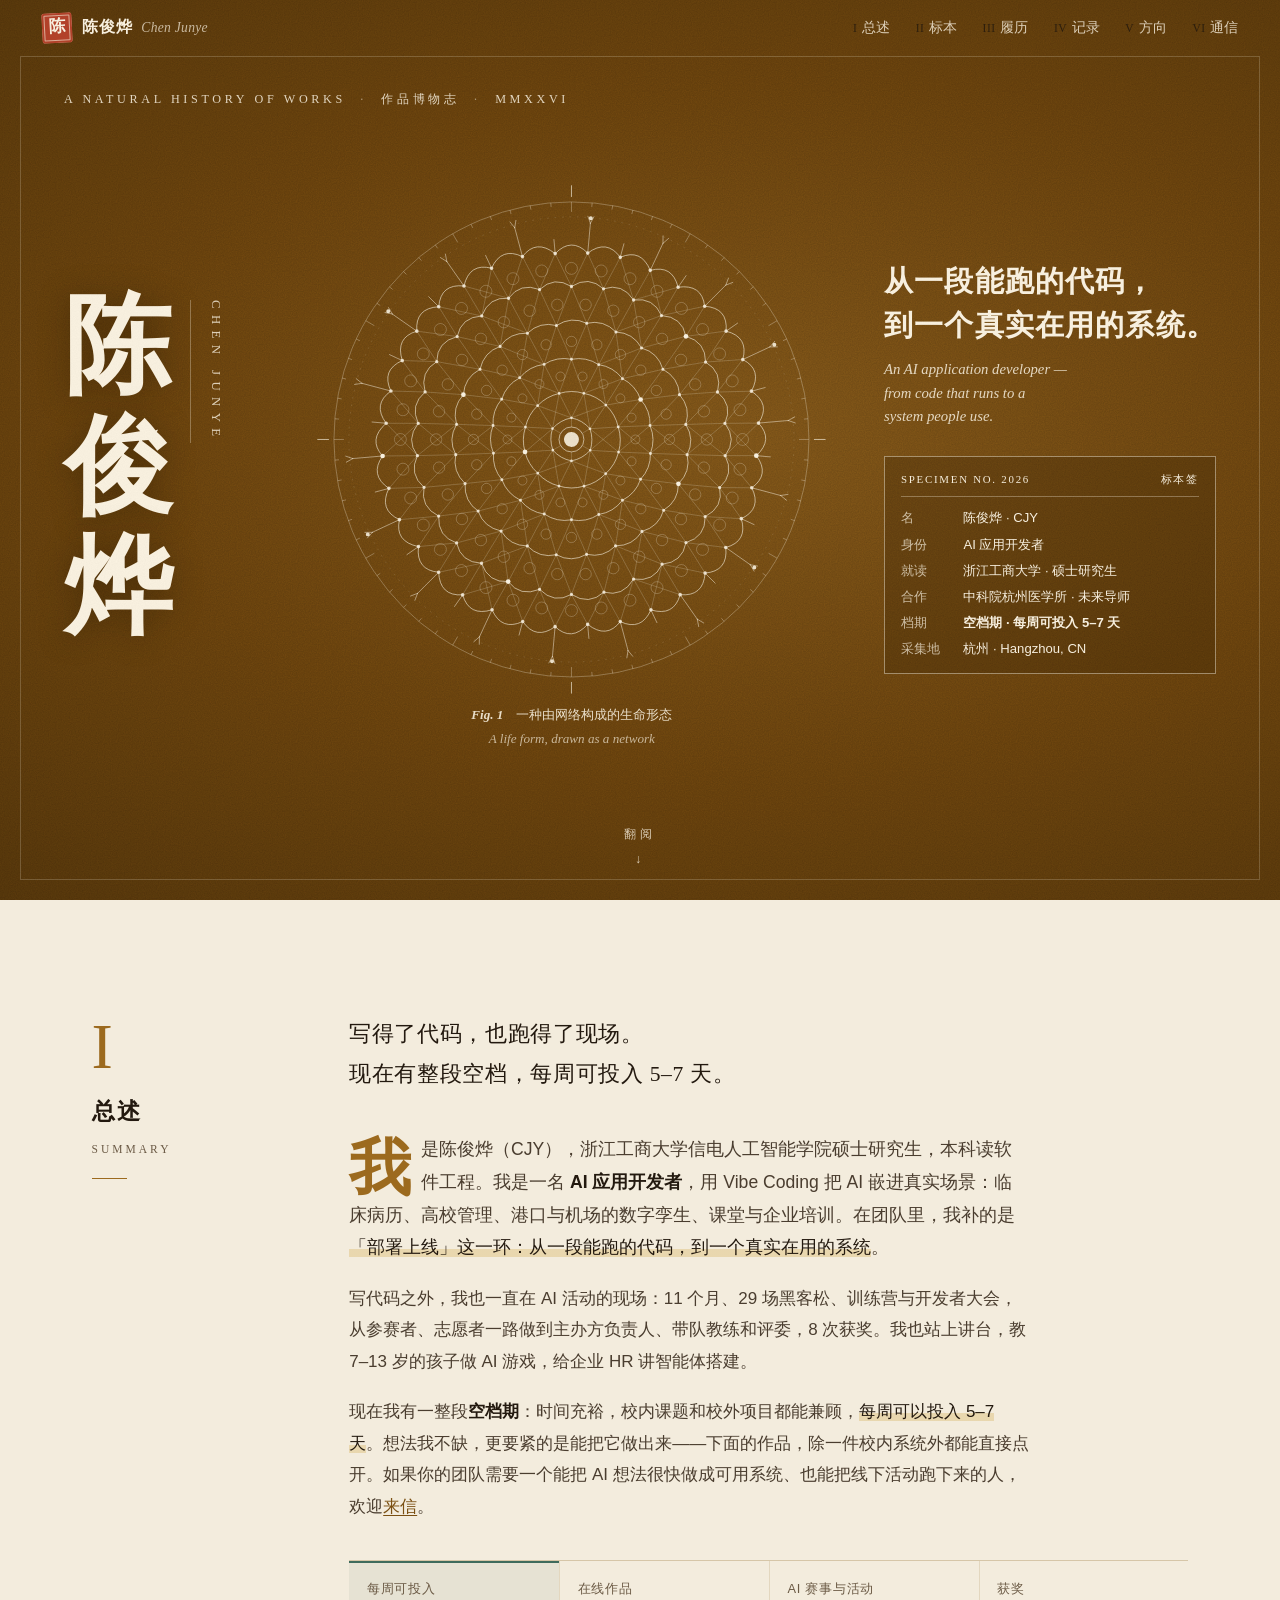
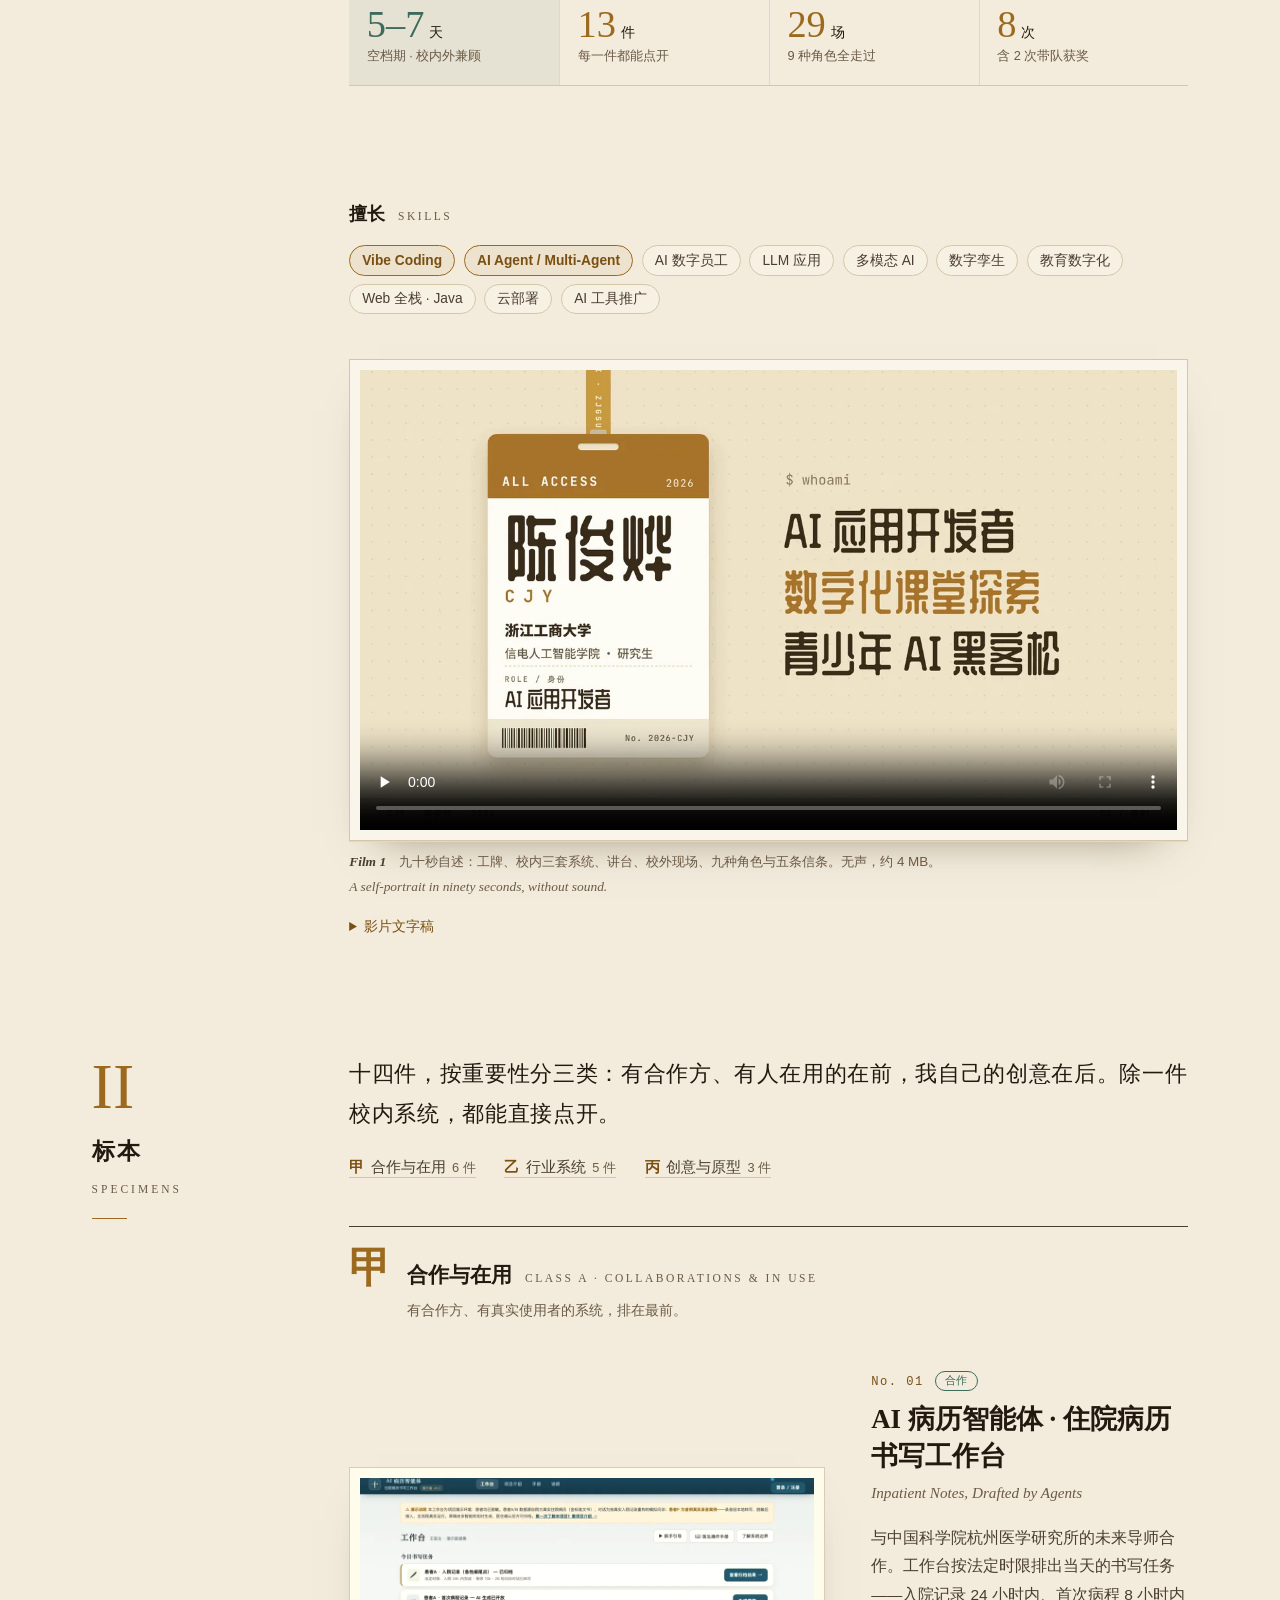
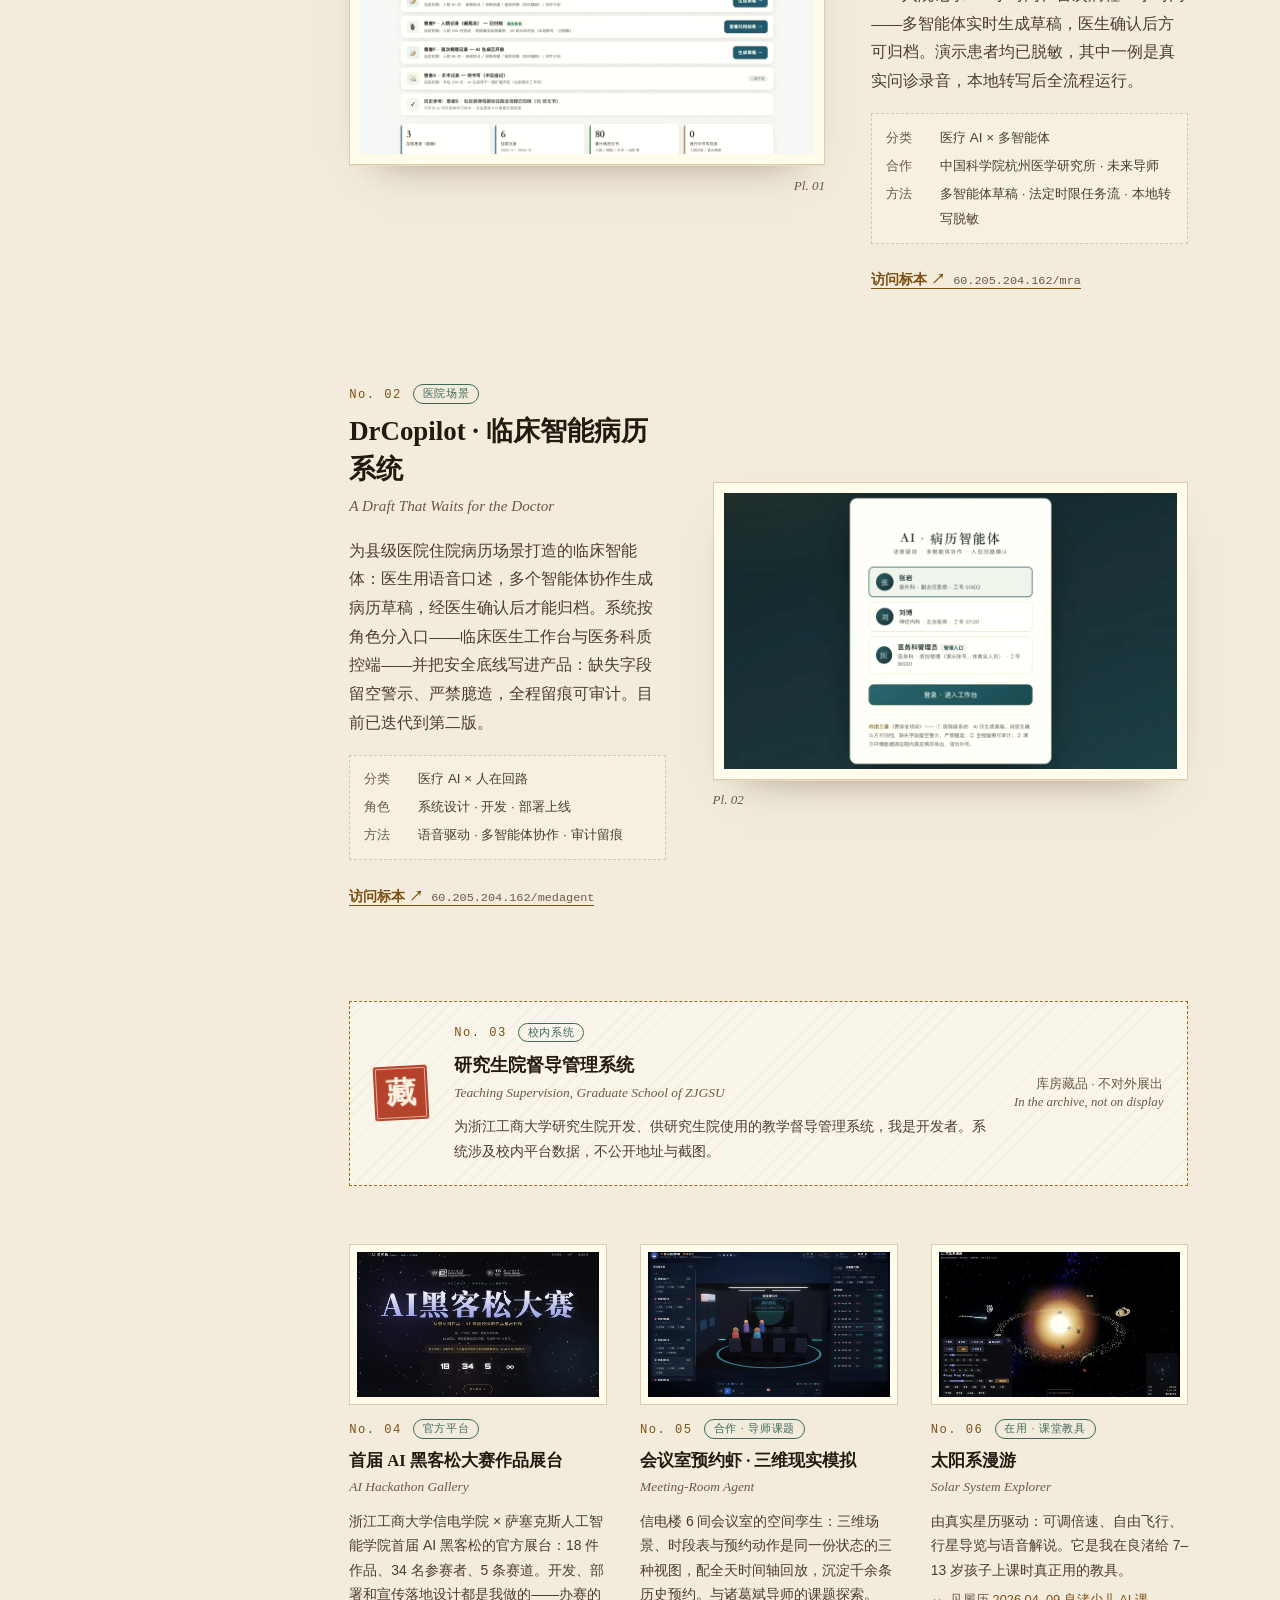
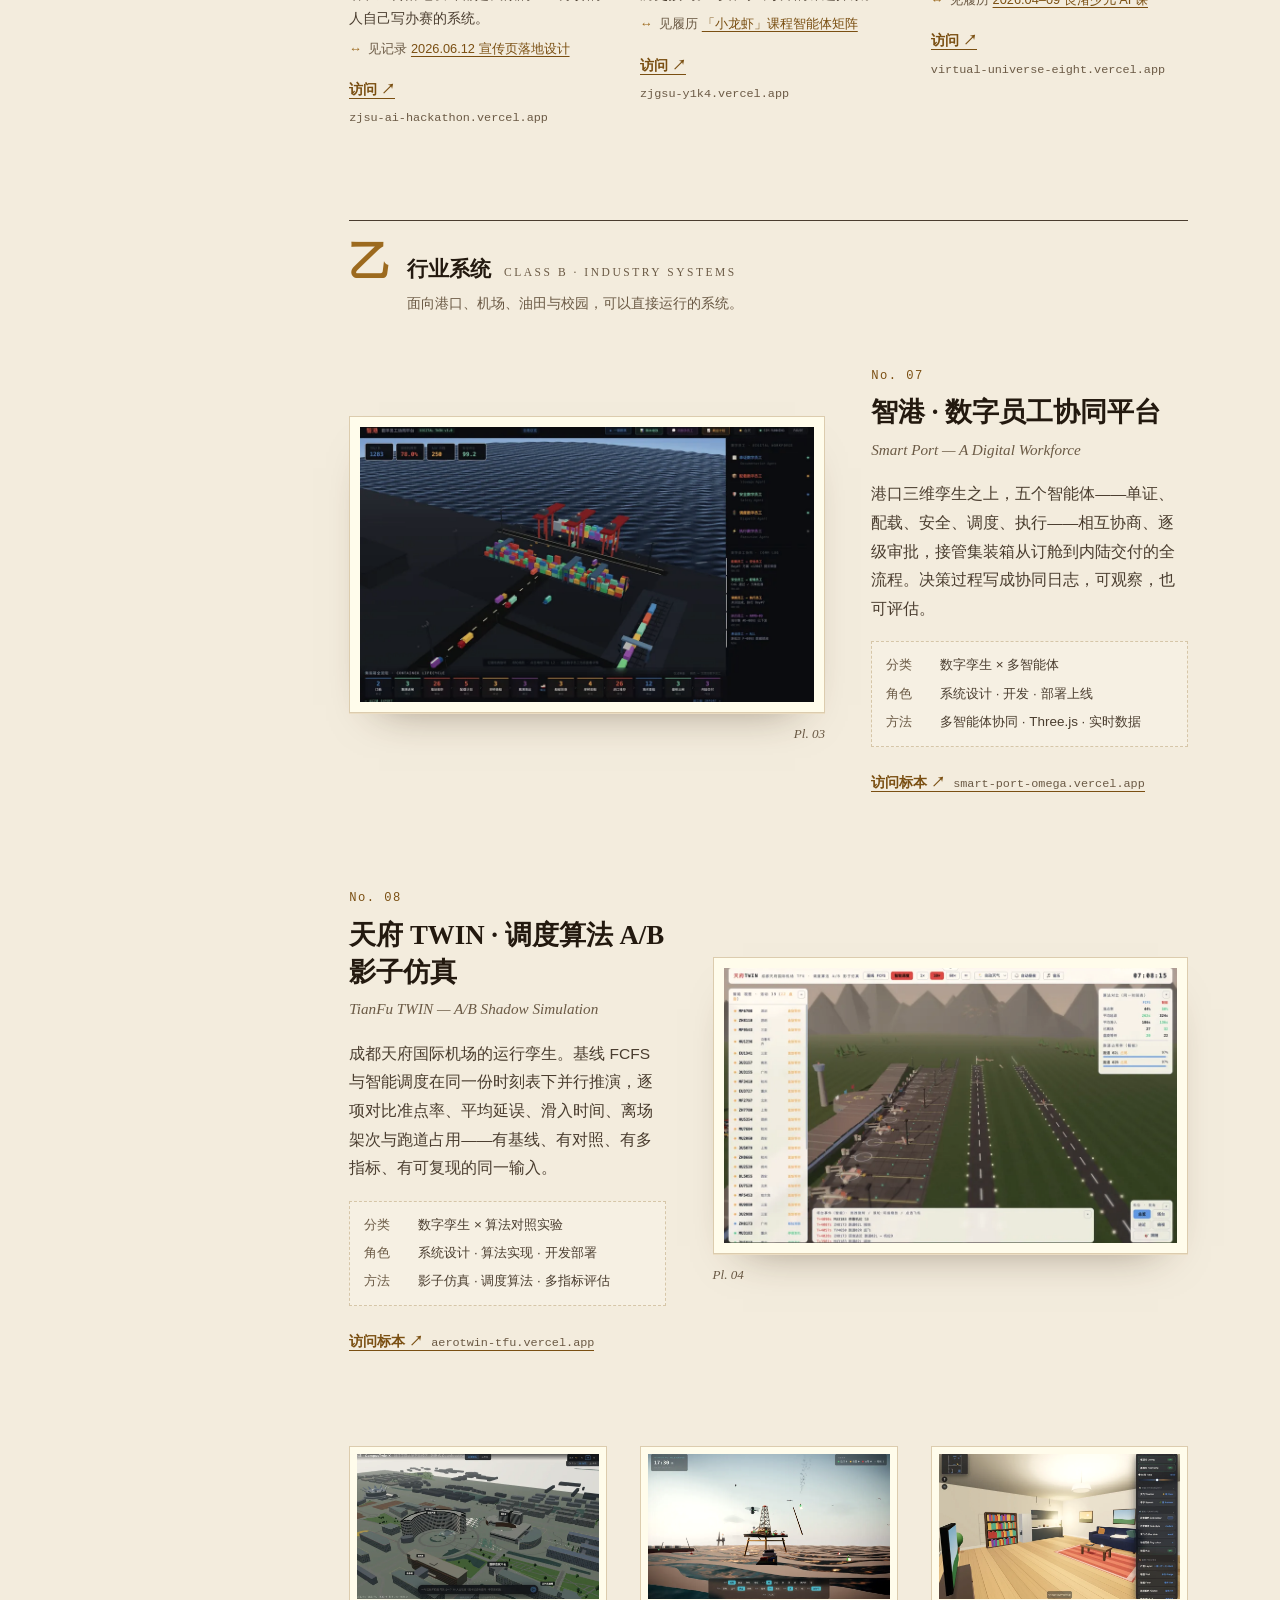
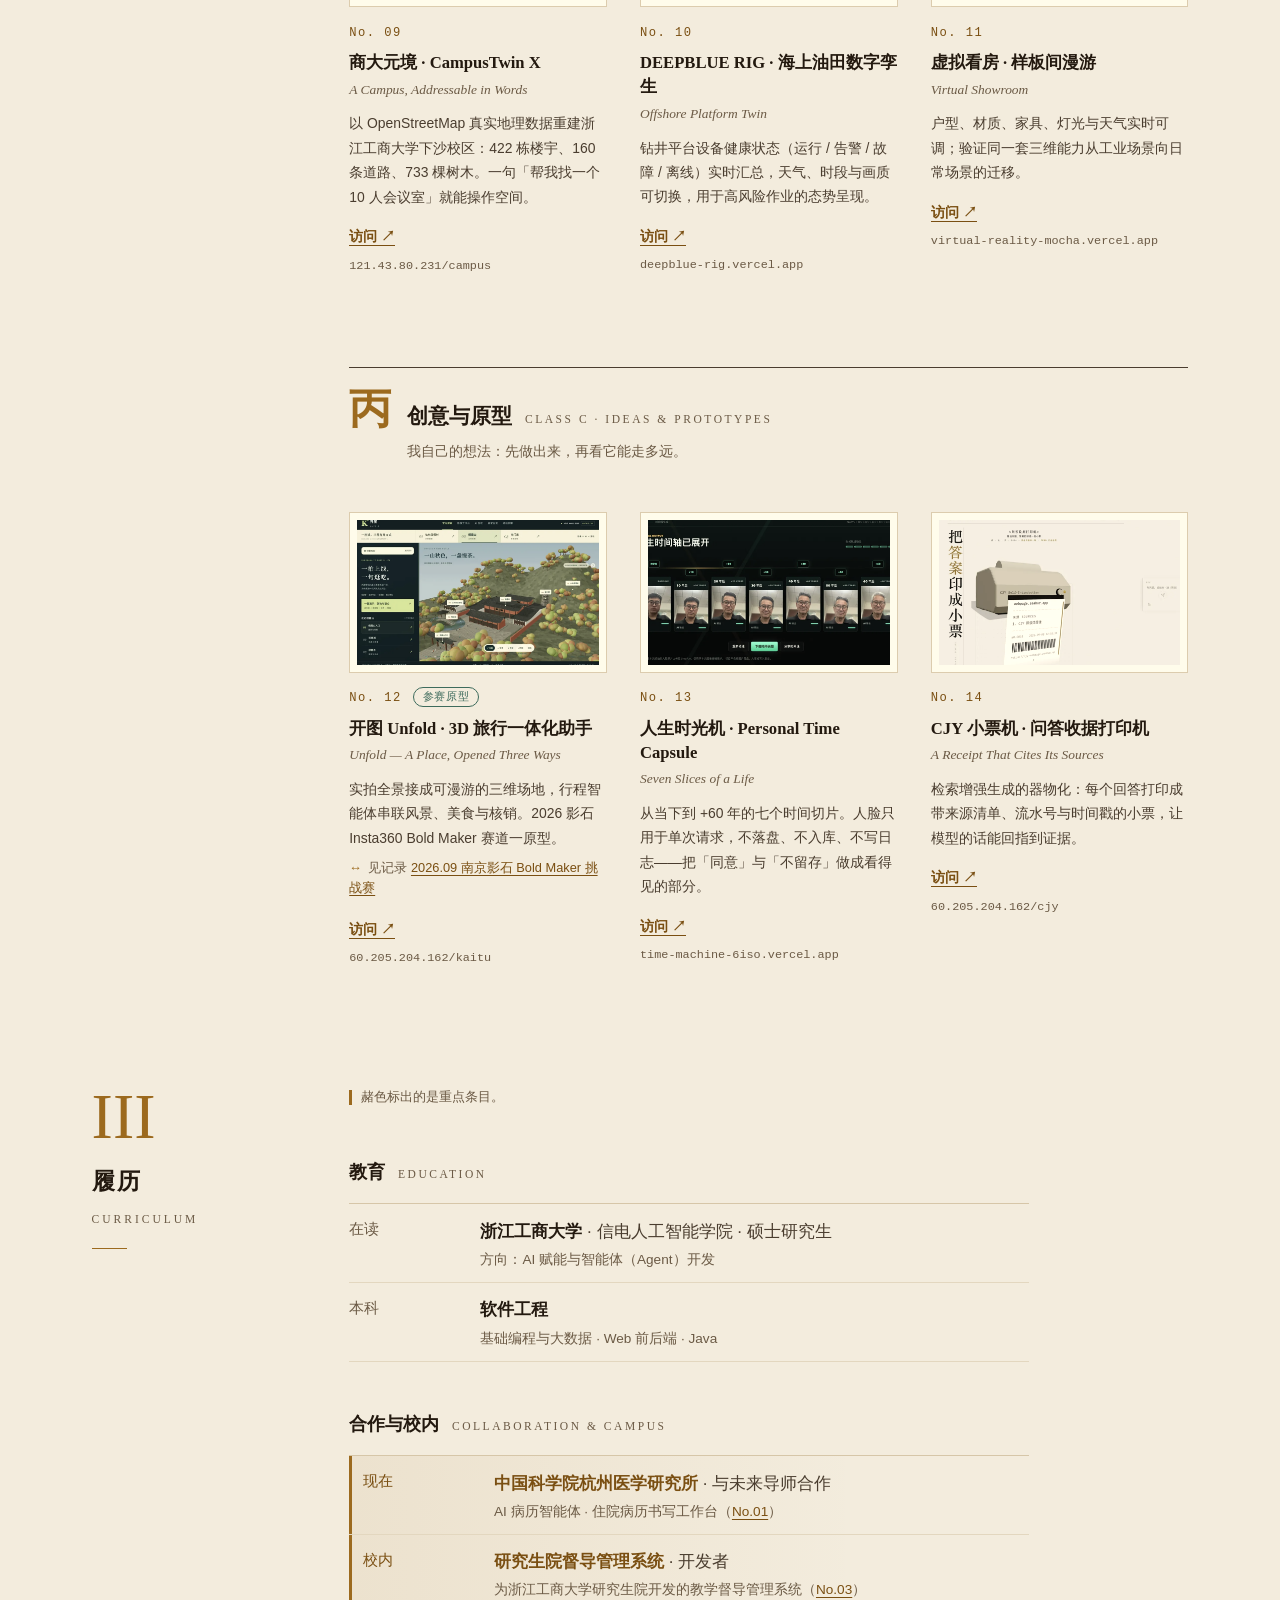
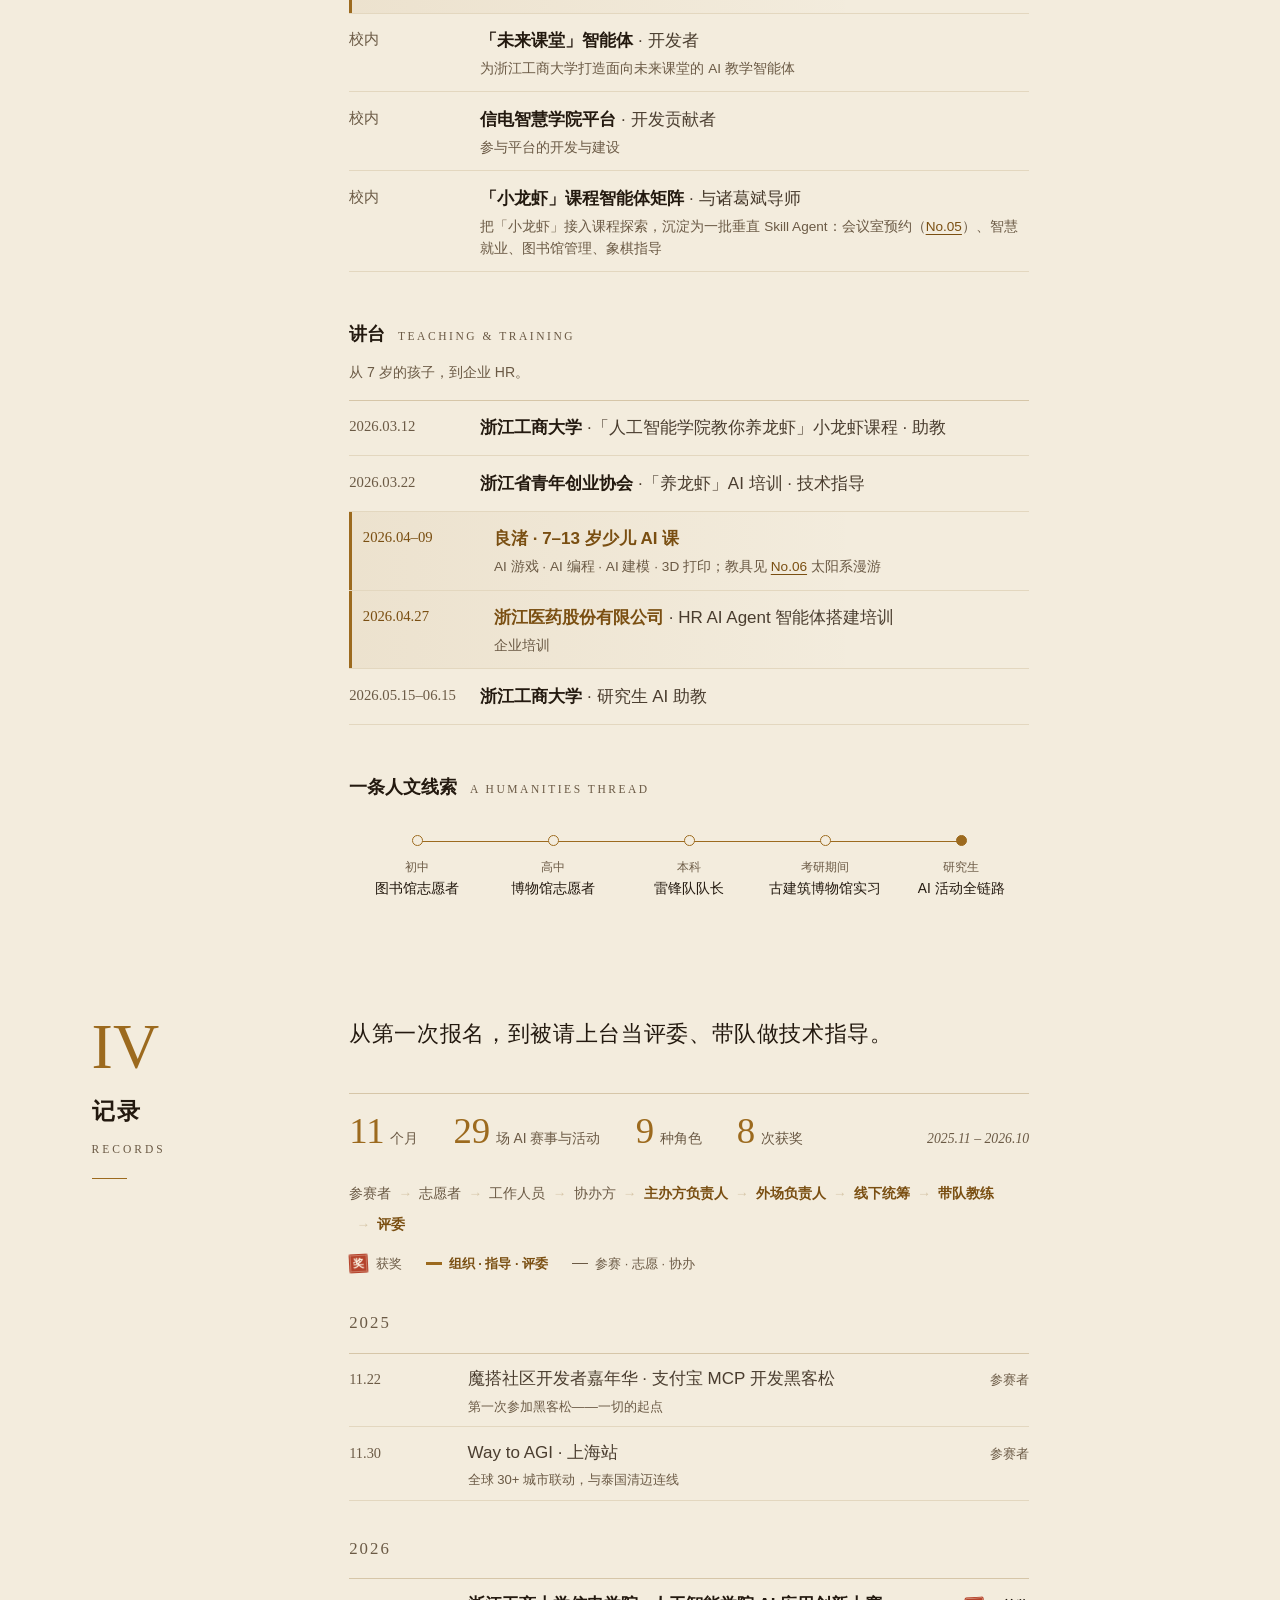
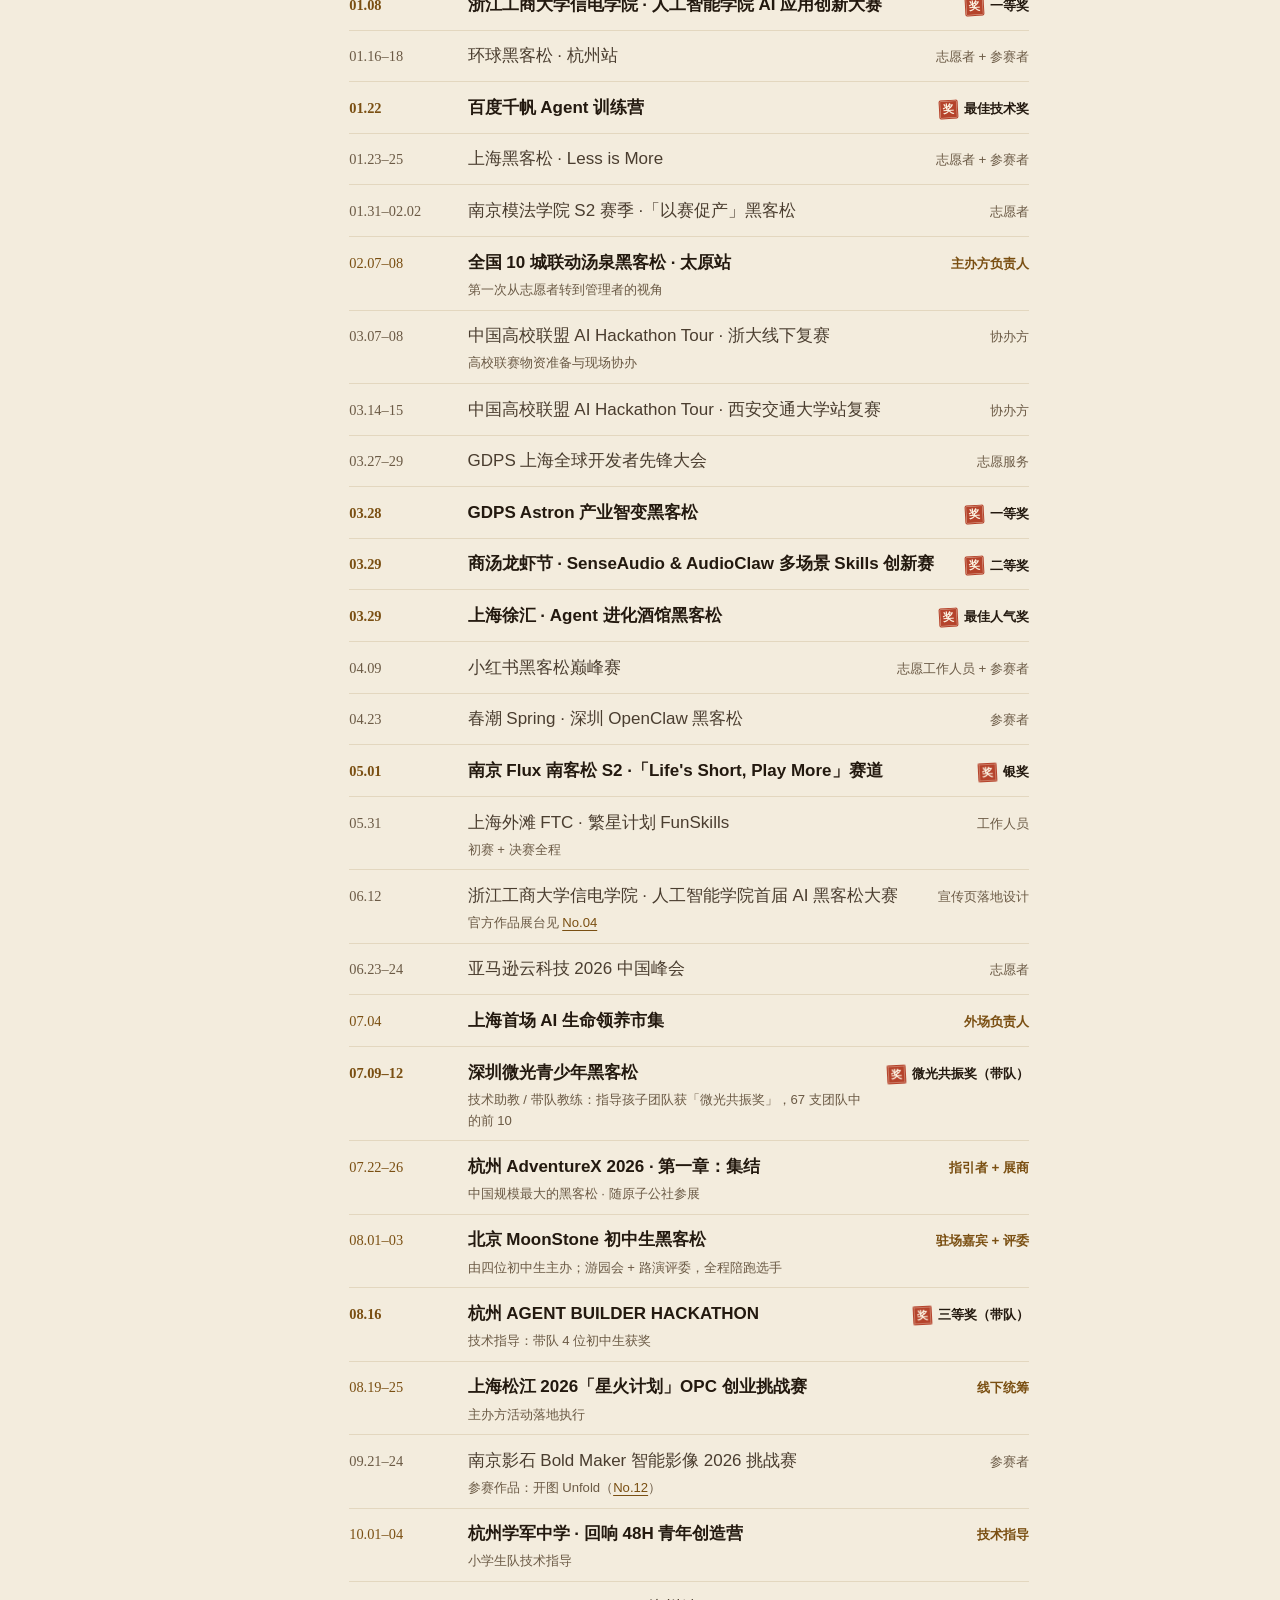
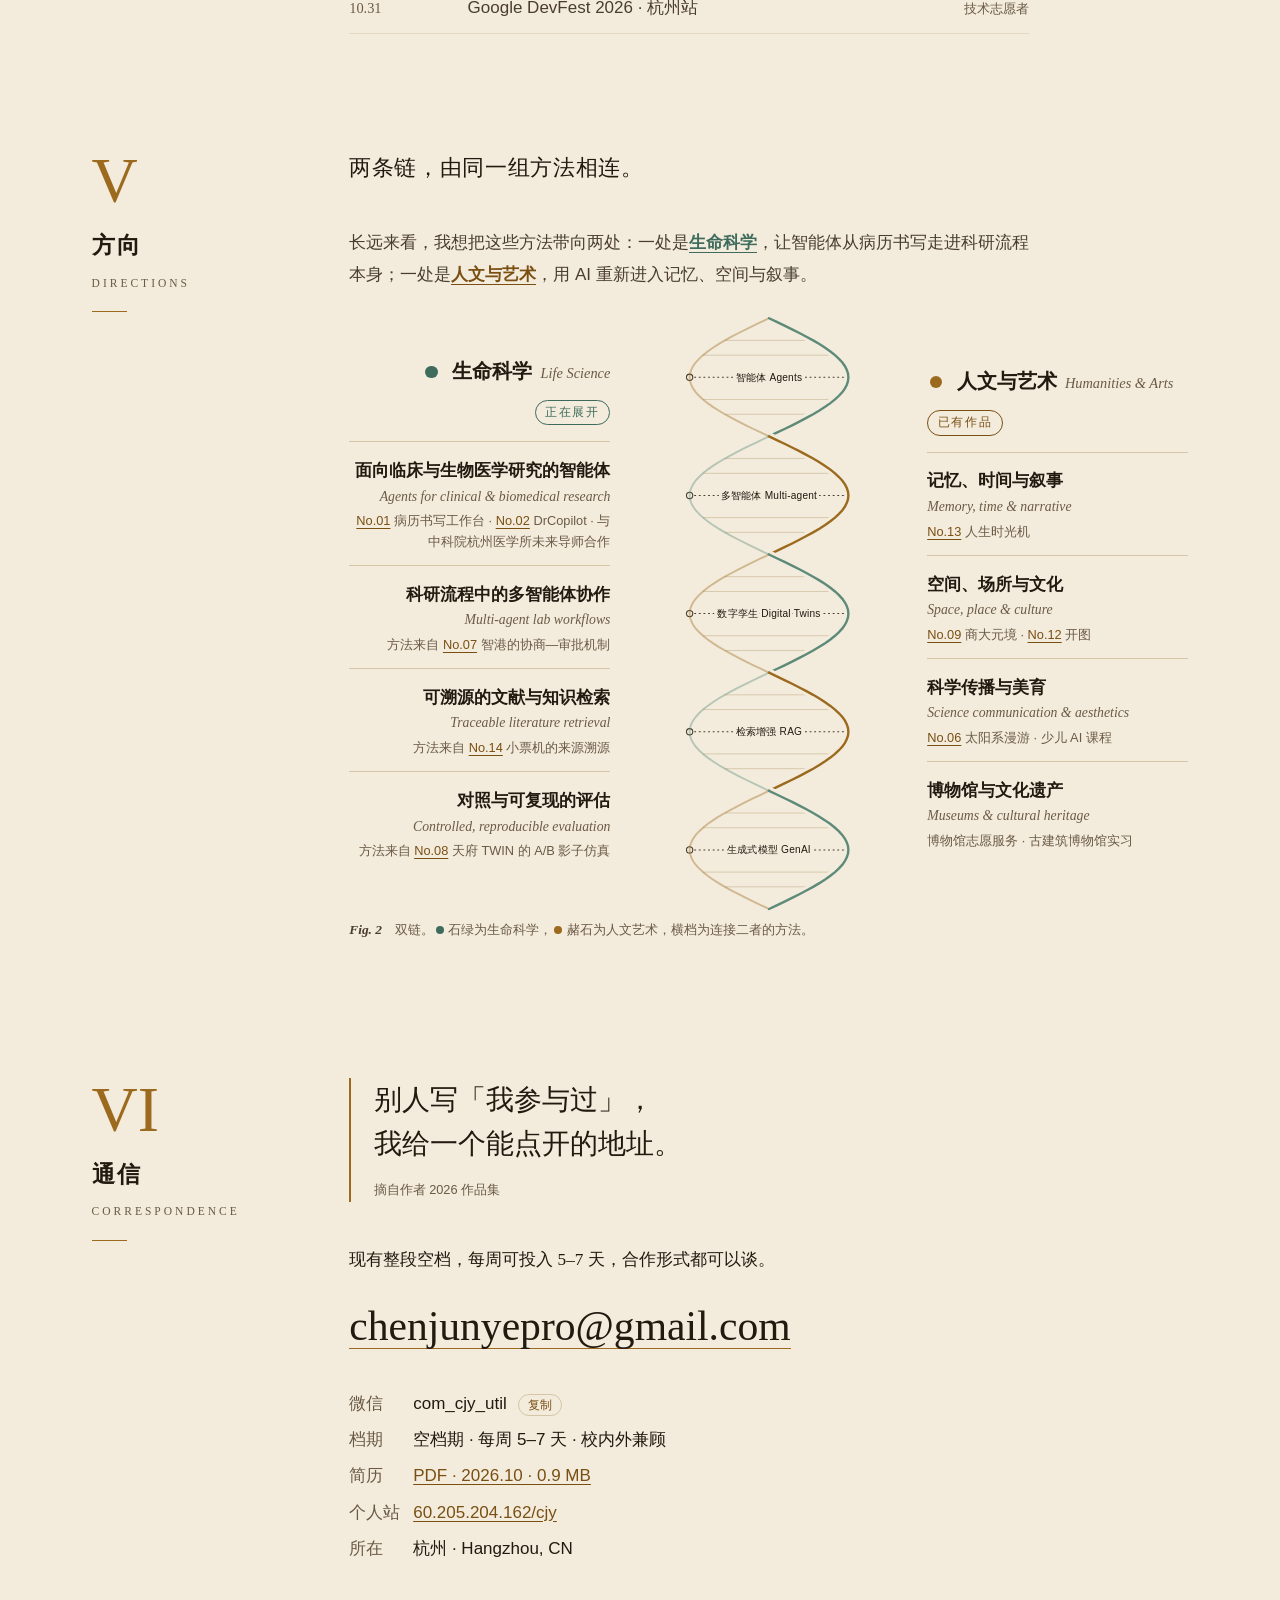
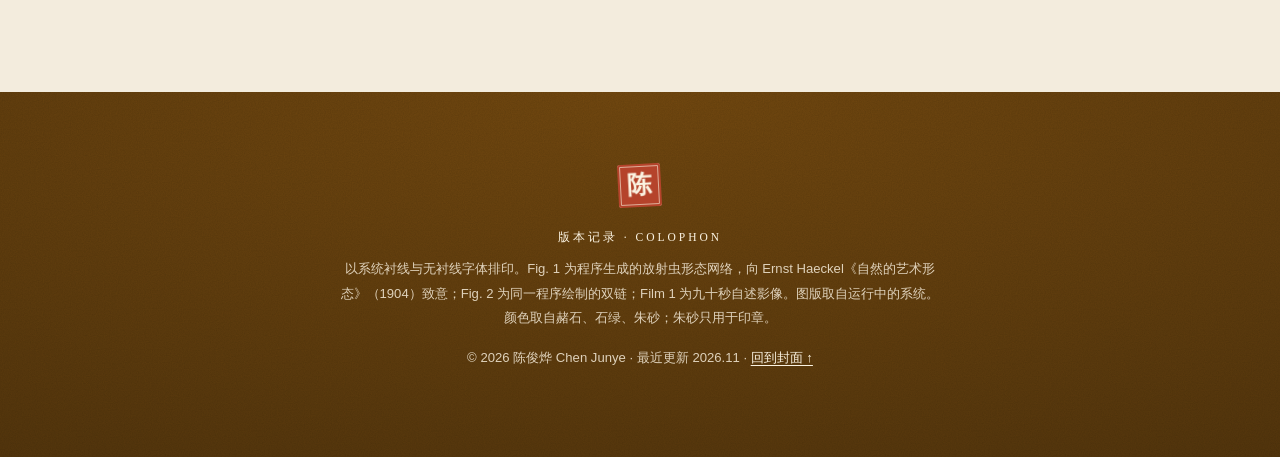
==== commit 3219fdec: "Launch polish: recruiter actions, absolute share URLs, caching, a11y, one-command checks - Recruiter" ====
--- a/public/index.html
+++ b/public/index.html
@@ -12,11 +12,15 @@
   <meta property="og:locale" content="zh_CN" />
   <meta property="og:title" content="陈俊烨 Chen Junye · 作品博物志" />
   <meta property="og:description" content="AI 应用开发者：从一段能跑的代码，到一个真实在用的系统。现有整段空档，每周可投入 5–7 天。" />
-  <meta property="og:image" content="og.png" />
+  <meta property="og:url" content="__ORIGIN__/" />
+  <meta property="og:image" content="__ORIGIN__/og.png" />
   <meta property="og:image:width" content="1200" />
   <meta property="og:image:height" content="630" />
   <meta name="twitter:card" content="summary_large_image" />
+  <link rel="canonical" href="__ORIGIN__/" />
   <link rel="icon" href="favicon.svg" type="image/svg+xml" />
+  <link rel="apple-touch-icon" href="apple-touch-icon.png" />
+  <link rel="manifest" href="site.webmanifest" />
 
   <script type="application/ld+json">
   {
@@ -38,16 +42,16 @@
     /* main.js 若未能加载，撤掉 js 状态，让所有内容直接可见 */
     window.addEventListener("load", function () { if (!window.__cjy) document.documentElement.classList.remove("js"); });
   </script>
-  <link rel="stylesheet" href="styles.css?v=2611" />
+  <link rel="stylesheet" href="styles.css?v=261103" />
 </head>
 <body>
   <a class="skip" href="#summary">跳到正文</a>
 
   <!-- ================================================= 顶栏 -->
   <header class="bar" id="bar">
-    <a class="bar__brand" href="#top" aria-label="回到封面">
+    <a class="bar__brand" href="#top">
       <span class="seal seal--sm" aria-hidden="true">陈</span>
-      <span class="bar__name">陈俊烨<i>Chen Junye</i></span>
+      <span class="bar__name">陈俊烨<i>Chen Junye</i></span><span class="vh">，回到封面</span>
     </a>
     <nav class="bar__nav" aria-label="章节">
       <a href="#summary"><b>I</b>总述</a>
@@ -60,40 +64,42 @@
     <span class="bar__progress" aria-hidden="true"></span>
   </header>
 
-  <!-- ================================================= 封面 -->
-  <section class="cover" id="top">
-    <p class="cover__over"><span>A Natural History of Works</span><i>·</i><span>作品博物志</span><i>·</i><span>MMXXVI</span></p>
-
-    <div class="cover__grid">
-      <h1 class="cover__name">
-        <span class="cover__cn"><span>陈</span><span>俊</span><span>烨</span></span>
-        <span class="cover__en">Chen Junye</span>
-      </h1>
-
-      <figure class="cover__fig">
-        <div class="specimen" id="specimen"><!--specimen:start--><svg class="specimen__svg" viewBox="-310 -310 620 620" role="img" aria-label="程序生成的放射虫形态：同心圆环上的节点相互连接，外缘伸出分叉的棘"><g class="reticle" fill="none" stroke="currentColor"><circle r="286" stroke-width=".7" stroke-opacity=".5"/><circle r="268" stroke-width=".6" stroke-opacity=".28" stroke-dasharray="2 7"/><path d="M286,0L274,0M284.9,24.9L279.9,24.5M281.7,49.7L276.7,48.8M276.3,74L271.4,72.7M268.8,97.8L264.1,96.1M259.2,120.9L254.7,118.8M247.7,143L237.3,137M234.3,164L230.2,161.2M219.1,183.8L215.3,180.6M202.2,202.2L198.7,198.7M183.8,219.1L180.6,215.3M164,234.3L161.2,230.2M143,247.7L137,237.3M120.9,259.2L118.8,254.7M97.8,268.8L96.1,264.1M74,276.3L72.7,271.4M49.7,281.7L48.8,276.7M24.9,284.9L24.5,279.9M0,286L0,274M-24.9,284.9L-24.5,279.9M-49.7,281.7L-48.8,276.7M-74,276.3L-72.7,271.4M-97.8,268.8L-96.1,264.1M-120.9,259.2L-118.8,254.7M-143,247.7L-137,237.3M-164,234.3L-161.2,230.2M-183.8,219.1L-180.6,215.3M-202.2,202.2L-198.7,198.7M-219.1,183.8L-215.3,180.6M-234.3,164L-230.2,161.2M-247.7,143L-237.3,137M-259.2,120.9L-254.7,118.8M-268.8,97.8L-264.1,96.1M-276.3,74L-271.4,72.7M-281.7,49.7L-276.7,48.8M-284.9,24.9L-279.9,24.5M-286,0L-274,0M-284.9,-24.9L-279.9,-24.5M-281.7,-49.7L-276.7,-48.8M-276.3,-74L-271.4,-72.7M-268.8,-97.8L-264.1,-96.1M-259.2,-120.9L-254.7,-118.8M-247.7,-143L-237.3,-137M-234.3,-164L-230.2,-161.2M-219.1,-183.8L-215.3,-180.6M-202.2,-202.2L-198.7,-198.7M-183.8,-219.1L-180.6,-215.3M-164,-234.3L-161.2,-230.2M-143,-247.7L-137,-237.3M-120.9,-259.2L-118.8,-254.7M-97.8,-268.8L-96.1,-264.1M-74,-276.3L-72.7,-271.4M-49.7,-281.7L-48.8,-276.7M-24.9,-284.9L-24.5,-279.9M-0,-286L-0,-274M24.9,-284.9L24.5,-279.9M49.7,-281.7L48.8,-276.7M74,-276.3L72.7,-271.4M97.8,-268.8L96.1,-264.1M120.9,-259.2L118.8,-254.7M143,-247.7L137,-237.3M164,-234.3L161.2,-230.2M183.8,-219.1L180.6,-215.3M202.2,-202.2L198.7,-198.7M219.1,-183.8L215.3,-180.6M234.3,-164L230.2,-161.2M247.7,-143L237.3,-137M259.2,-120.9L254.7,-118.8M268.8,-97.8L264.1,-96.1M276.3,-74L271.4,-72.7M281.7,-49.7L276.7,-48.8M284.9,-24.9L279.9,-24.5" stroke-width=".7" stroke-opacity=".55"/><path d="M292,0L306,0M0,292L0,306M-292,0L-306,0M-0,-292L-0,-306" stroke-width="1" stroke-opacity=".8"/></g><g class="spec"><path d="M14.9,-55.5L0,-26M14.9,-55.5L22.3,-12.9M41.4,-41.4L22.3,-12.9M41.4,-41.4L0,-26M56.3,-15.1L22.3,-12.9M56.3,-15.1L22.6,13M56.7,15.2L22.6,13M56.7,15.2L22.3,-12.9M41.2,41.2L22.6,13M41.2,41.2L0,25.8M15.1,56.2L0,25.8M15.1,56.2L22.6,13M-15,56.1L0,25.8M-15,56.1L-22.4,12.9M-40.6,40.6L-22.4,12.9M-40.6,40.6L0,25.8M-55.9,15L-22.4,12.9M-55.9,15L-22.8,-13.1M-55.4,-14.9L-22.8,-13.1M-55.4,-14.9L-22.4,12.9M-40.7,-40.7L-22.8,-13.1M-40.7,-40.7L0,-26M-14.8,-55.4L0,-26M-14.8,-55.4L-22.8,-13.1M0,-96.5L14.9,-55.5M0,-96.5L-14.8,-55.4M32.8,-90.1L14.9,-55.5M32.8,-90.1L41.4,-41.4M61.4,-73.2L41.4,-41.4M61.4,-73.2L14.9,-55.5M83.3,-48.1L41.4,-41.4M83.3,-48.1L56.3,-15.1M94.6,-16.7L56.3,-15.1M94.6,-16.7L56.7,15.2M95.1,16.8L56.7,15.2M95.1,16.8L56.3,-15.1M83.2,48L56.7,15.2M83.2,48L41.2,41.2M61.4,73.2L41.2,41.2M61.4,73.2L15.1,56.2M32.9,90.3L15.1,56.2M32.9,90.3L41.2,41.2M0,96.8L15.1,56.2M0,96.8L-15,56.1M-32.7,89.8L-15,56.1M-32.7,89.8L-40.6,40.6M-61.4,73.2L-40.6,40.6M-61.4,73.2L-15,56.1M-83.8,48.4L-40.6,40.6M-83.8,48.4L-55.9,15M-93.9,16.6L-55.9,15M-93.9,16.6L-55.4,-14.9M-94.4,-16.7L-55.4,-14.9M-94.4,-16.7L-55.9,15M-84,-48.5L-55.4,-14.9M-84,-48.5L-40.7,-40.7M-62.3,-74.2L-40.7,-40.7M-62.3,-74.2L-14.8,-55.4M-32.9,-90.4L-14.8,-55.4M-32.9,-90.4L-40.7,-40.7M18.4,-139.9L0,-96.5M18.4,-139.9L32.8,-90.1M53.6,-129.4L32.8,-90.1M53.6,-129.4L61.4,-73.2M84.4,-110.1L61.4,-73.2M84.4,-110.1L32.8,-90.1M110.1,-84.5L83.3,-48.1M110.1,-84.5L61.4,-73.2M130.1,-53.9L83.3,-48.1M130.1,-53.9L94.6,-16.7M137.7,-18.1L94.6,-16.7M137.7,-18.1L95.1,16.8M139.3,18.3L95.1,16.8M139.3,18.3L94.6,-16.7M128.8,53.4L83.2,48M128.8,53.4L95.1,16.8M111,85.2L83.2,48M111,85.2L61.4,73.2M84.9,110.7L61.4,73.2M84.9,110.7L32.9,90.3M53.1,128.1L32.9,90.3M53.1,128.1L61.4,73.2M18.2,138.3L0,96.8M18.2,138.3L32.9,90.3M-18.3,138.8L0,96.8M-18.3,138.8L-32.7,89.8M-53.1,128.2L-32.7,89.8M-53.1,128.2L-61.4,73.2M-84.7,110.3L-61.4,73.2M-84.7,110.3L-32.7,89.8M-112.4,86.2L-83.8,48.4M-112.4,86.2L-61.4,73.2M-128.1,53.1L-83.8,48.4M-128.1,53.1L-93.9,16.6M-139.3,18.3L-93.9,16.6M-139.3,18.3L-94.4,-16.7M-138.3,-18.2L-94.4,-16.7M-138.3,-18.2L-93.9,16.6M-130.1,-53.9L-84,-48.5M-130.1,-53.9L-94.4,-16.7M-110.1,-84.5L-84,-48.5M-110.1,-84.5L-62.3,-74.2M-85.9,-112L-62.3,-74.2M-85.9,-112L-32.9,-90.4M-53,-127.9L-32.9,-90.4M-53,-127.9L-62.3,-74.2M-18.1,-137.2L0,-96.5M-18.1,-137.2L-32.9,-90.4M0,-184.2L18.4,-139.9M0,-184.2L-18.1,-137.2M38.6,-181.4L18.4,-139.9M38.6,-181.4L53.6,-129.4M74.8,-167.9L53.6,-129.4M74.8,-167.9L84.4,-110.1M108.4,-149.2L84.4,-110.1M108.4,-149.2L53.6,-129.4M137.9,-124.2L110.1,-84.5M137.9,-124.2L84.4,-110.1M161.5,-93.2L110.1,-84.5M161.5,-93.2L130.1,-53.9M175.8,-57.1L130.1,-53.9M175.8,-57.1L137.7,-18.1M184.8,-19.4L137.7,-18.1M184.8,-19.4L139.3,18.3M185.1,19.5L139.3,18.3M185.1,19.5L137.7,-18.1M178.4,58L128.8,53.4M178.4,58L139.3,18.3M161,92.9L128.8,53.4M161,92.9L111,85.2M137.9,124.2L111,85.2M137.9,124.2L84.9,110.7M109.1,150.2L84.9,110.7M109.1,150.2L53.1,128.1M74.8,168.1L53.1,128.1M74.8,168.1L84.9,110.7M39.1,183.9L18.2,138.3M39.1,183.9L53.1,128.1M0,186.6L18.2,138.3M0,186.6L-18.3,138.8M-38.4,180.5L-18.3,138.8M-38.4,180.5L-53.1,128.2M-76.2,171.1L-53.1,128.2M-76.2,171.1L-84.7,110.3M-108.3,149.1L-84.7,110.3M-108.3,149.1L-53.1,128.2M-138.3,124.6L-112.4,86.2M-138.3,124.6L-84.7,110.3M-159.9,92.3L-112.4,86.2M-159.9,92.3L-128.1,53.1M-177.5,57.7L-128.1,53.1M-177.5,57.7L-139.3,18.3M-185.5,19.5L-139.3,18.3M-185.5,19.5L-138.3,-18.2M-184.5,-19.4L-138.3,-18.2M-184.5,-19.4L-139.3,18.3M-176.2,-57.2L-130.1,-53.9M-176.2,-57.2L-138.3,-18.2M-162.2,-93.7L-110.1,-84.5M-162.2,-93.7L-130.1,-53.9M-137.6,-123.9L-110.1,-84.5M-137.6,-123.9L-85.9,-112M-108,-148.7L-85.9,-112M-108,-148.7L-53,-127.9M-75.7,-170L-53,-127.9M-75.7,-170L-85.9,-112M-38.4,-180.5L-18.1,-137.2M-38.4,-180.5L-53,-127.9M19.6,-224.4L0,-184.2M19.6,-224.4L38.6,-181.4M58.8,-219.3L38.6,-181.4M58.8,-219.3L74.8,-167.9M94.9,-203.6L74.8,-167.9M94.9,-203.6L108.4,-149.2M128.4,-183.3L108.4,-149.2M128.4,-183.3L74.8,-167.9M160.4,-160.4L137.9,-124.2M160.4,-160.4L108.4,-149.2M186.2,-130.4L161.5,-93.2M186.2,-130.4L137.9,-124.2M206.3,-96.2L161.5,-93.2M206.3,-96.2L175.8,-57.1M216.7,-58.1L175.8,-57.1M216.7,-58.1L184.8,-19.4M225.2,-19.7L184.8,-19.4M225.2,-19.7L185.1,19.5M222.6,19.5L185.1,19.5M222.6,19.5L184.8,-19.4M217.1,58.2L178.4,58M217.1,58.2L185.1,19.5M204.5,95.4L161,92.9M204.5,95.4L178.4,58M185.8,130.1L161,92.9M185.8,130.1L137.9,124.2M160.9,160.9L137.9,124.2M160.9,160.9L109.1,150.2M130.9,186.9L109.1,150.2M130.9,186.9L74.8,168.1M95.7,205.2L74.8,168.1M95.7,205.2L109.1,150.2M58.8,219.3L39.1,183.9M58.8,219.3L74.8,168.1M19.5,222.6L0,186.6M19.5,222.6L39.1,183.9M-19.7,225.4L0,186.6M-19.7,225.4L-38.4,180.5M-58.7,219.2L-38.4,180.5M-58.7,219.2L-76.2,171.1M-95.6,205.1L-76.2,171.1M-95.6,205.1L-108.3,149.1M-131,187.1L-108.3,149.1M-131,187.1L-76.2,171.1M-159.9,159.9L-138.3,124.6M-159.9,159.9L-108.3,149.1M-184.2,129L-159.9,92.3M-184.2,129L-138.3,124.6M-207.1,96.6L-159.9,92.3M-207.1,96.6L-177.5,57.7M-219.8,58.9L-177.5,57.7M-219.8,58.9L-185.5,19.5M-227.4,19.9L-185.5,19.5M-227.4,19.9L-184.5,-19.4M-223.1,-19.5L-184.5,-19.4M-223.1,-19.5L-185.5,19.5M-217.4,-58.3L-176.2,-57.2M-217.4,-58.3L-184.5,-19.4M-203.7,-95L-162.2,-93.7M-203.7,-95L-176.2,-57.2M-186.2,-130.4L-162.2,-93.7M-186.2,-130.4L-137.6,-123.9M-159.8,-159.8L-137.6,-123.9M-159.8,-159.8L-108,-148.7M-129.4,-184.8L-108,-148.7M-129.4,-184.8L-75.7,-170M-96.2,-206.2L-75.7,-170M-96.2,-206.2L-108,-148.7M-59,-220.2L-38.4,-180.5M-59,-220.2L-75.7,-170M-19.6,-223.8L0,-184.2M-19.6,-223.8L-38.4,-180.5M0,-15L0,-26M13,-7.5L22.3,-12.9M13,7.5L22.6,13M0,15L0,25.8M-13,7.5L-22.4,12.9M-13,-7.5L-22.8,-13.1" fill="none" stroke="currentColor" stroke-width=".6" stroke-opacity=".42"/><path d="M0,-26Q13.4,-23.2 22.3,-12.9M22.3,-12.9Q26.8,-0 22.6,13M22.6,13Q13.4,23.3 0,25.8M0,25.8Q-13.4,23.2 -22.4,12.9M-22.4,12.9Q-27,0 -22.8,-13.1M-22.8,-13.1Q-13.5,-23.4 0,-26M14.9,-55.5Q30.3,-52.5 41.4,-41.4M41.4,-41.4Q52.9,-30.5 56.3,-15.1M56.3,-15.1Q61.1,-0 56.7,15.2M56.7,15.2Q52.9,30.6 41.2,41.2M41.2,41.2Q30.4,52.7 15.1,56.2M15.1,56.2Q-0,60.7 -15,56.1M-15,56.1Q-30.2,52.2 -40.6,40.6M-40.6,40.6Q-52.2,30.1 -55.9,15M-55.9,15Q-60.2,0 -55.4,-14.9M-55.4,-14.9Q-52,-30 -40.7,-40.7M-40.7,-40.7Q-30,-52 -14.8,-55.4M-14.8,-55.4Q-0,-60 14.9,-55.5M0,-96.5Q17.6,-99.9 32.8,-90.1M32.8,-90.1Q50.5,-87.5 61.4,-73.2M61.4,-73.2Q77.5,-65 83.3,-48.1M83.3,-48.1Q95.3,-34.7 94.6,-16.7M94.6,-16.7Q101.6,-0 95.1,16.8M95.1,16.8Q95.5,34.8 83.2,48M83.2,48Q77.5,65 61.4,73.2M61.4,73.2Q50.6,87.6 32.9,90.3M32.9,90.3Q17.7,100.2 0,96.8M0,96.8Q-17.6,99.9 -32.7,89.8M-32.7,89.8Q-50.4,87.3 -61.4,73.2M-61.4,73.2Q-77.7,65.2 -83.8,48.4M-83.8,48.4Q-95.2,34.7 -93.9,16.6M-93.9,16.6Q-100.9,0 -94.4,-16.7M-94.4,-16.7Q-95.6,-34.8 -84,-48.5M-84,-48.5Q-78.4,-65.8 -62.3,-74.2M-62.3,-74.2Q-50.9,-88.2 -32.9,-90.4M-32.9,-90.4Q-17.6,-100.1 0,-96.5M18.4,-139.9Q38.7,-144.6 53.6,-129.4M53.6,-129.4Q74.2,-128.5 84.4,-110.1M84.4,-110.1Q104.5,-104.5 110.1,-84.5M110.1,-84.5Q129,-74.4 130.1,-53.9M130.1,-53.9Q143.9,-38.6 137.7,-18.1M137.7,-18.1Q148.8,0 139.3,18.3M139.3,18.3Q144,38.6 128.8,53.4M128.8,53.4Q128.8,74.4 111,85.2M111,85.2Q105.2,105.2 84.9,110.7M84.9,110.7Q74,128.3 53.1,128.1M53.1,128.1Q38.3,143.1 18.2,138.3M18.2,138.3Q0,148.8 -18.3,138.8M-18.3,138.8Q-38.4,143.4 -53.1,128.2M-53.1,128.2Q-74,128.2 -84.7,110.3M-84.7,110.3Q-105.7,105.7 -112.4,86.2M-112.4,86.2Q-129.3,74.6 -128.1,53.1M-128.1,53.1Q-143.6,38.5 -139.3,18.3M-139.3,18.3Q-149.1,0 -138.3,-18.2M-138.3,-18.2Q-144.2,-38.6 -130.1,-53.9M-130.1,-53.9Q-128.9,-74.4 -110.1,-84.5M-110.1,-84.5Q-105.4,-105.4 -85.9,-112M-85.9,-112Q-74.4,-128.9 -53,-127.9M-53,-127.9Q-38.1,-142.3 -18.1,-137.2M-18.1,-137.2Q-0,-148.8 18.4,-139.9M0,-184.2Q20.8,-197.6 38.6,-181.4M38.6,-181.4Q61.3,-188.8 74.8,-167.9M74.8,-167.9Q98.9,-171.4 108.4,-149.2M108.4,-149.2Q133.1,-147.8 137.9,-124.2M137.9,-124.2Q161.8,-117.5 161.5,-93.2M161.5,-93.2Q182.3,-81.2 175.8,-57.1M175.8,-57.1Q194.9,-41.4 184.8,-19.4M184.8,-19.4Q199.9,0 185.1,19.5M185.1,19.5Q196.5,41.8 178.4,58M178.4,58Q183.4,81.6 161,92.9M161,92.9Q161.5,117.4 137.9,124.2M137.9,124.2Q133.5,148.3 109.1,150.2M109.1,150.2Q99.3,172.1 74.8,168.1M74.8,168.1Q61.8,190.1 39.1,183.9M39.1,183.9Q21,200.2 0,186.6M0,186.6Q-20.8,198.4 -38.4,180.5M-38.4,180.5Q-61.7,190 -76.2,171.1M-76.2,171.1Q-99.8,172.9 -108.3,149.1M-108.3,149.1Q-133.2,148 -138.3,124.6M-138.3,124.6Q-161.2,117.1 -159.9,92.3M-159.9,92.3Q-182.3,81.2 -177.5,57.7M-177.5,57.7Q-196.2,41.7 -185.5,19.5M-185.5,19.5Q-200,0 -184.5,-19.4M-184.5,-19.4Q-194.9,-41.4 -176.2,-57.2M-176.2,-57.2Q-182.9,-81.5 -162.2,-93.7M-162.2,-93.7Q-162,-117.7 -137.6,-123.9M-137.6,-123.9Q-132.7,-147.4 -108,-148.7M-108,-148.7Q-99.4,-172.1 -75.7,-170M-75.7,-170Q-61.6,-189.4 -38.4,-180.5M-38.4,-180.5Q-20.7,-197.1 0,-184.2M19.6,-224.4Q42.6,-241.6 58.8,-219.3M58.8,-219.3Q83.8,-230.2 94.9,-203.6M94.9,-203.6Q121.6,-210.7 128.4,-183.3M128.4,-183.3Q157.2,-187.3 160.4,-160.4M160.4,-160.4Q188.7,-158.4 186.2,-130.4M186.2,-130.4Q213.7,-123.4 206.3,-96.2M206.3,-96.2Q230.4,-83.9 216.7,-58.1M216.7,-58.1Q240.6,-42.4 225.2,-19.7M225.2,-19.7Q243.8,-0 222.6,19.5M222.6,19.5Q239.5,42.2 217.1,58.2M217.1,58.2Q229.6,83.6 204.5,95.4M204.5,95.4Q212.6,122.7 185.8,130.1M185.8,130.1Q188.8,158.5 160.9,160.9M160.9,160.9Q158.9,189.4 130.9,186.9M130.9,186.9Q123.3,213.6 95.7,205.2M95.7,205.2Q84.1,231.2 58.8,219.3M58.8,219.3Q42.4,240.7 19.5,222.6M19.5,222.6Q0,244 -19.7,225.4M-19.7,225.4Q-42.7,242.1 -58.7,219.2M-58.7,219.2Q-84.1,231 -95.6,205.1M-95.6,205.1Q-123.3,213.6 -131,187.1M-131,187.1Q-158.5,188.9 -159.9,159.9M-159.9,159.9Q-187.4,157.2 -184.2,129M-184.2,129Q-213,123 -207.1,96.6M-207.1,96.6Q-232.5,84.6 -219.8,58.9M-219.8,58.9Q-243.5,42.9 -227.4,19.9M-227.4,19.9Q-245.3,0 -223.1,-19.5M-223.1,-19.5Q-239.9,-42.3 -217.4,-58.3M-217.4,-58.3Q-229.3,-83.5 -203.7,-95M-203.7,-95Q-212.4,-122.6 -186.2,-130.4M-186.2,-130.4Q-188.4,-158.1 -159.8,-159.8M-159.8,-159.8Q-157.5,-187.7 -129.4,-184.8M-129.4,-184.8Q-122.9,-212.9 -96.2,-206.2M-96.2,-206.2Q-84.5,-232.2 -59,-220.2M-59,-220.2Q-42.6,-241.8 -19.6,-223.8M-19.6,-223.8Q-0,-244.1 19.6,-224.4" fill="none" stroke="currentColor" stroke-width=".95" stroke-opacity=".78"/><path d="M8,-75.8a5.4,5.4 0 1,0 10.8,0a5.4,5.4 0 1,0 -10.8,0M33.1,-66.7a5.4,5.4 0 1,0 10.8,0a5.4,5.4 0 1,0 -10.8,0M53.6,-49.5a5.4,5.4 0 1,0 10.8,0a5.4,5.4 0 1,0 -10.8,0M67,-26.3a5.4,5.4 0 1,0 10.8,0a5.4,5.4 0 1,0 -10.8,0M71.6,-0a5.4,5.4 0 1,0 10.8,0a5.4,5.4 0 1,0 -10.8,0M67,26.3a5.4,5.4 0 1,0 10.8,0a5.4,5.4 0 1,0 -10.8,0M53.6,49.5a5.4,5.4 0 1,0 10.8,0a5.4,5.4 0 1,0 -10.8,0M33.1,66.7a5.4,5.4 0 1,0 10.8,0a5.4,5.4 0 1,0 -10.8,0M8,75.8a5.4,5.4 0 1,0 10.8,0a5.4,5.4 0 1,0 -10.8,0M-18.7,75.8a5.4,5.4 0 1,0 10.8,0a5.4,5.4 0 1,0 -10.8,0M-43.9,66.7a5.4,5.4 0 1,0 10.8,0a5.4,5.4 0 1,0 -10.8,0M-64.4,49.5a5.4,5.4 0 1,0 10.8,0a5.4,5.4 0 1,0 -10.8,0M-77.7,26.3a5.4,5.4 0 1,0 10.8,0a5.4,5.4 0 1,0 -10.8,0M-82.4,0a5.4,5.4 0 1,0 10.8,0a5.4,5.4 0 1,0 -10.8,0M-77.7,-26.3a5.4,5.4 0 1,0 10.8,0a5.4,5.4 0 1,0 -10.8,0M-64.4,-49.5a5.4,5.4 0 1,0 10.8,0a5.4,5.4 0 1,0 -10.8,0M-43.9,-66.7a5.4,5.4 0 1,0 10.8,0a5.4,5.4 0 1,0 -10.8,0M-18.7,-75.8a5.4,5.4 0 1,0 10.8,0a5.4,5.4 0 1,0 -10.8,0M24.4,-114a6.2,6.2 0 1,0 12.4,0a6.2,6.2 0 1,0 -12.4,0M52.8,-102.2a6.2,6.2 0 1,0 12.4,0a6.2,6.2 0 1,0 -12.4,0M77.3,-83.4a6.2,6.2 0 1,0 12.4,0a6.2,6.2 0 1,0 -12.4,0M96,-59a6.2,6.2 0 1,0 12.4,0a6.2,6.2 0 1,0 -12.4,0M107.8,-30.5a6.2,6.2 0 1,0 12.4,0a6.2,6.2 0 1,0 -12.4,0M111.8,0a6.2,6.2 0 1,0 12.4,0a6.2,6.2 0 1,0 -12.4,0M107.8,30.5a6.2,6.2 0 1,0 12.4,0a6.2,6.2 0 1,0 -12.4,0M96,59a6.2,6.2 0 1,0 12.4,0a6.2,6.2 0 1,0 -12.4,0M77.3,83.4a6.2,6.2 0 1,0 12.4,0a6.2,6.2 0 1,0 -12.4,0M52.8,102.2a6.2,6.2 0 1,0 12.4,0a6.2,6.2 0 1,0 -12.4,0M24.4,114a6.2,6.2 0 1,0 12.4,0a6.2,6.2 0 1,0 -12.4,0M-6.2,118a6.2,6.2 0 1,0 12.4,0a6.2,6.2 0 1,0 -12.4,0M-36.7,114a6.2,6.2 0 1,0 12.4,0a6.2,6.2 0 1,0 -12.4,0M-65.2,102.2a6.2,6.2 0 1,0 12.4,0a6.2,6.2 0 1,0 -12.4,0M-89.6,83.4a6.2,6.2 0 1,0 12.4,0a6.2,6.2 0 1,0 -12.4,0M-108.4,59a6.2,6.2 0 1,0 12.4,0a6.2,6.2 0 1,0 -12.4,0M-120.2,30.5a6.2,6.2 0 1,0 12.4,0a6.2,6.2 0 1,0 -12.4,0M-124.2,0a6.2,6.2 0 1,0 12.4,0a6.2,6.2 0 1,0 -12.4,0M-120.2,-30.5a6.2,6.2 0 1,0 12.4,0a6.2,6.2 0 1,0 -12.4,0M-108.4,-59a6.2,6.2 0 1,0 12.4,0a6.2,6.2 0 1,0 -12.4,0M-89.6,-83.4a6.2,6.2 0 1,0 12.4,0a6.2,6.2 0 1,0 -12.4,0M-65.2,-102.2a6.2,6.2 0 1,0 12.4,0a6.2,6.2 0 1,0 -12.4,0M-36.7,-114a6.2,6.2 0 1,0 12.4,0a6.2,6.2 0 1,0 -12.4,0M-6.2,-118a6.2,6.2 0 1,0 12.4,0a6.2,6.2 0 1,0 -12.4,0M10.2,-162.1a6.8,6.8 0 1,0 13.7,0a6.8,6.8 0 1,0 -13.7,0M43.5,-155a6.8,6.8 0 1,0 13.7,0a6.8,6.8 0 1,0 -13.7,0M74.7,-141.2a6.8,6.8 0 1,0 13.7,0a6.8,6.8 0 1,0 -13.7,0M102.2,-121.1a6.8,6.8 0 1,0 13.7,0a6.8,6.8 0 1,0 -13.7,0M125,-95.8a6.8,6.8 0 1,0 13.7,0a6.8,6.8 0 1,0 -13.7,0M142.1,-66.3a6.8,6.8 0 1,0 13.7,0a6.8,6.8 0 1,0 -13.7,0M152.6,-33.9a6.8,6.8 0 1,0 13.7,0a6.8,6.8 0 1,0 -13.7,0M156.2,0a6.8,6.8 0 1,0 13.7,0a6.8,6.8 0 1,0 -13.7,0M152.6,33.9a6.8,6.8 0 1,0 13.7,0a6.8,6.8 0 1,0 -13.7,0M142.1,66.3a6.8,6.8 0 1,0 13.7,0a6.8,6.8 0 1,0 -13.7,0M125,95.8a6.8,6.8 0 1,0 13.7,0a6.8,6.8 0 1,0 -13.7,0M102.2,121.1a6.8,6.8 0 1,0 13.7,0a6.8,6.8 0 1,0 -13.7,0M74.7,141.2a6.8,6.8 0 1,0 13.7,0a6.8,6.8 0 1,0 -13.7,0M43.5,155a6.8,6.8 0 1,0 13.7,0a6.8,6.8 0 1,0 -13.7,0M10.2,162.1a6.8,6.8 0 1,0 13.7,0a6.8,6.8 0 1,0 -13.7,0M-23.9,162.1a6.8,6.8 0 1,0 13.7,0a6.8,6.8 0 1,0 -13.7,0M-57.2,155a6.8,6.8 0 1,0 13.7,0a6.8,6.8 0 1,0 -13.7,0M-88.3,141.2a6.8,6.8 0 1,0 13.7,0a6.8,6.8 0 1,0 -13.7,0M-115.9,121.1a6.8,6.8 0 1,0 13.7,0a6.8,6.8 0 1,0 -13.7,0M-138.7,95.8a6.8,6.8 0 1,0 13.7,0a6.8,6.8 0 1,0 -13.7,0M-155.7,66.3a6.8,6.8 0 1,0 13.7,0a6.8,6.8 0 1,0 -13.7,0M-166.3,33.9a6.8,6.8 0 1,0 13.7,0a6.8,6.8 0 1,0 -13.7,0M-169.8,0a6.8,6.8 0 1,0 13.7,0a6.8,6.8 0 1,0 -13.7,0M-166.3,-33.9a6.8,6.8 0 1,0 13.7,0a6.8,6.8 0 1,0 -13.7,0M-155.7,-66.3a6.8,6.8 0 1,0 13.7,0a6.8,6.8 0 1,0 -13.7,0M-138.7,-95.8a6.8,6.8 0 1,0 13.7,0a6.8,6.8 0 1,0 -13.7,0M-115.9,-121.1a6.8,6.8 0 1,0 13.7,0a6.8,6.8 0 1,0 -13.7,0M-88.3,-141.2a6.8,6.8 0 1,0 13.7,0a6.8,6.8 0 1,0 -13.7,0M-57.2,-155a6.8,6.8 0 1,0 13.7,0a6.8,6.8 0 1,0 -13.7,0M-23.9,-162.1a6.8,6.8 0 1,0 13.7,0a6.8,6.8 0 1,0 -13.7,0M28.6,-202.9a7.2,7.2 0 1,0 14.4,0a7.2,7.2 0 1,0 -14.4,0M63.3,-193.6a7.2,7.2 0 1,0 14.4,0a7.2,7.2 0 1,0 -14.4,0M95.8,-178.4a7.2,7.2 0 1,0 14.4,0a7.2,7.2 0 1,0 -14.4,0M125.2,-157.8a7.2,7.2 0 1,0 14.4,0a7.2,7.2 0 1,0 -14.4,0M150.6,-132.4a7.2,7.2 0 1,0 14.4,0a7.2,7.2 0 1,0 -14.4,0M171.2,-103a7.2,7.2 0 1,0 14.4,0a7.2,7.2 0 1,0 -14.4,0M186.4,-70.5a7.2,7.2 0 1,0 14.4,0a7.2,7.2 0 1,0 -14.4,0M195.7,-35.8a7.2,7.2 0 1,0 14.4,0a7.2,7.2 0 1,0 -14.4,0M198.8,-0a7.2,7.2 0 1,0 14.4,0a7.2,7.2 0 1,0 -14.4,0M195.7,35.8a7.2,7.2 0 1,0 14.4,0a7.2,7.2 0 1,0 -14.4,0M186.4,70.5a7.2,7.2 0 1,0 14.4,0a7.2,7.2 0 1,0 -14.4,0M171.2,103a7.2,7.2 0 1,0 14.4,0a7.2,7.2 0 1,0 -14.4,0M150.6,132.4a7.2,7.2 0 1,0 14.4,0a7.2,7.2 0 1,0 -14.4,0M125.2,157.8a7.2,7.2 0 1,0 14.4,0a7.2,7.2 0 1,0 -14.4,0M95.8,178.4a7.2,7.2 0 1,0 14.4,0a7.2,7.2 0 1,0 -14.4,0M63.3,193.6a7.2,7.2 0 1,0 14.4,0a7.2,7.2 0 1,0 -14.4,0M28.6,202.9a7.2,7.2 0 1,0 14.4,0a7.2,7.2 0 1,0 -14.4,0M-7.2,206a7.2,7.2 0 1,0 14.4,0a7.2,7.2 0 1,0 -14.4,0M-43,202.9a7.2,7.2 0 1,0 14.4,0a7.2,7.2 0 1,0 -14.4,0M-77.6,193.6a7.2,7.2 0 1,0 14.4,0a7.2,7.2 0 1,0 -14.4,0M-110.2,178.4a7.2,7.2 0 1,0 14.4,0a7.2,7.2 0 1,0 -14.4,0M-139.6,157.8a7.2,7.2 0 1,0 14.4,0a7.2,7.2 0 1,0 -14.4,0M-165,132.4a7.2,7.2 0 1,0 14.4,0a7.2,7.2 0 1,0 -14.4,0M-185.6,103a7.2,7.2 0 1,0 14.4,0a7.2,7.2 0 1,0 -14.4,0M-200.8,70.5a7.2,7.2 0 1,0 14.4,0a7.2,7.2 0 1,0 -14.4,0M-210.1,35.8a7.2,7.2 0 1,0 14.4,0a7.2,7.2 0 1,0 -14.4,0M-213.2,0a7.2,7.2 0 1,0 14.4,0a7.2,7.2 0 1,0 -14.4,0M-210.1,-35.8a7.2,7.2 0 1,0 14.4,0a7.2,7.2 0 1,0 -14.4,0M-200.8,-70.5a7.2,7.2 0 1,0 14.4,0a7.2,7.2 0 1,0 -14.4,0M-185.6,-103a7.2,7.2 0 1,0 14.4,0a7.2,7.2 0 1,0 -14.4,0M-165,-132.4a7.2,7.2 0 1,0 14.4,0a7.2,7.2 0 1,0 -14.4,0M-139.6,-157.8a7.2,7.2 0 1,0 14.4,0a7.2,7.2 0 1,0 -14.4,0M-110.2,-178.4a7.2,7.2 0 1,0 14.4,0a7.2,7.2 0 1,0 -14.4,0M-77.6,-193.6a7.2,7.2 0 1,0 14.4,0a7.2,7.2 0 1,0 -14.4,0M-43,-202.9a7.2,7.2 0 1,0 14.4,0a7.2,7.2 0 1,0 -14.4,0M-7.2,-206a7.2,7.2 0 1,0 14.4,0a7.2,7.2 0 1,0 -14.4,0" fill="none" stroke="currentColor" stroke-width=".6" stroke-opacity=".5"/><path d="M19.6,-224.4L22.8,-260.3M22.8,-260.3L19.8,-268.8M22.8,-260.3L27.1,-268.2M58.8,-219.3L63.2,-235.7M94.9,-203.6L110.2,-236.2M110.2,-236.2L110.3,-245.2M110.2,-236.2L117,-242.1M128.4,-183.3L138.1,-197.3M160.4,-160.4L185.9,-185.9M185.9,-185.9L189.1,-194.3M185.9,-185.9L194.3,-189.1M186.2,-130.4L200.1,-140.1M206.3,-96.2L238.9,-111.4M238.9,-111.4L244.8,-118.2M238.9,-111.4L247.9,-111.5M216.7,-58.1L233.2,-62.5M225.2,-19.7L261,-22.8M261,-22.8L268.9,-27.2M261,-22.8L269.5,-19.9M222.6,19.5L239.5,21M217.1,58.2L251.9,67.5M251.9,67.5L260.8,66.1M251.9,67.5L258.9,73.2M204.5,95.4L219.9,102.5M185.8,130.1L215.3,150.8M215.3,150.8L224.1,152.5M215.3,150.8L219.9,158.5M160.9,160.9L173,173M130.9,186.9L151.5,216.4M151.5,216.4L159.3,221M151.5,216.4L153.2,225.3M95.7,205.2L102.9,220.6M58.8,219.3L68.1,254.1M68.1,254.1L73.8,261.1M68.1,254.1L66.7,263M19.5,222.6L21,239.6M-19.7,225.4L-22.9,261.3M-22.9,261.3L-19.9,269.8M-22.9,261.3L-27.2,269.1M-58.7,219.2L-63.1,235.6M-95.6,205.1L-110.8,237.7M-110.8,237.7L-111,246.7M-110.8,237.7L-117.6,243.6M-131,187.1L-140.8,201.1M-159.9,159.9L-185.3,185.3M-185.3,185.3L-188.5,193.7M-185.3,185.3L-193.7,188.5M-184.2,129L-198.1,138.7M-207.1,96.6L-239.7,111.8M-239.7,111.8L-245.6,118.6M-239.7,111.8L-248.7,111.9M-219.8,58.9L-236.2,63.3M-227.4,19.9L-263.3,23M-263.3,23L-271.1,27.4M-263.3,23L-271.8,20.1M-223.1,-19.5L-240.1,-21M-217.4,-58.3L-252.2,-67.6M-252.2,-67.6L-261.1,-66.2M-252.2,-67.6L-259.2,-73.2M-203.7,-95L-219.1,-102.2M-186.2,-130.4L-215.7,-151M-215.7,-151L-224.5,-152.8M-215.7,-151L-220.3,-158.8M-159.8,-159.8L-171.9,-171.9M-129.4,-184.8L-150.1,-214.3M-150.1,-214.3L-157.8,-219M-150.1,-214.3L-151.8,-223.2M-96.2,-206.2L-103.4,-221.6M-59,-220.2L-68.3,-254.9M-68.3,-254.9L-74,-261.9M-68.3,-254.9L-66.9,-263.8M-19.6,-223.8L-21.1,-240.7" fill="none" stroke="currentColor" stroke-width=".85" stroke-opacity=".7" stroke-linecap="round"/><path d="M-15,0a15,15 0 1,0 30,0a15,15 0 1,0 -30,0" fill="none" stroke="currentColor" stroke-width=".9" stroke-opacity=".8"/><path d="M20.9,-266.3a2.4,2.4 0 1,0 4.8,0a2.4,2.4 0 1,0 -4.8,0M241.9,-113.9a2.4,2.4 0 1,0 4.8,0a2.4,2.4 0 1,0 -4.8,0M217.8,154.2a2.4,2.4 0 1,0 4.8,0a2.4,2.4 0 1,0 -4.8,0M-25.8,267.2a2.4,2.4 0 1,0 4.8,0a2.4,2.4 0 1,0 -4.8,0M-247.6,114.3a2.4,2.4 0 1,0 4.8,0a2.4,2.4 0 1,0 -4.8,0M-223,-154.5a2.4,2.4 0 1,0 4.8,0a2.4,2.4 0 1,0 -4.8,0M-9,0a9,9 0 1,0 18,0a9,9 0 1,0 -18,0" fill="currentColor" fill-opacity=".9"/><path d="M-1.6,-26a1.6,1.6 0 1,0 3.2,0a1.6,1.6 0 1,0 -3.2,0M20.7,-12.9a1.6,1.6 0 1,0 3.2,0a1.6,1.6 0 1,0 -3.2,0M21,13a1.6,1.6 0 1,0 3.2,0a1.6,1.6 0 1,0 -3.2,0M-1.6,25.8a1.6,1.6 0 1,0 3.2,0a1.6,1.6 0 1,0 -3.2,0M-24,12.9a1.6,1.6 0 1,0 3.2,0a1.6,1.6 0 1,0 -3.2,0M-24.4,-13.1a1.6,1.6 0 1,0 3.2,0a1.6,1.6 0 1,0 -3.2,0M13.2,-55.5a1.7,1.7 0 1,0 3.4,0a1.7,1.7 0 1,0 -3.4,0M39.7,-41.4a1.7,1.7 0 1,0 3.4,0a1.7,1.7 0 1,0 -3.4,0M54.6,-15.1a1.7,1.7 0 1,0 3.4,0a1.7,1.7 0 1,0 -3.4,0M55,15.2a1.7,1.7 0 1,0 3.4,0a1.7,1.7 0 1,0 -3.4,0M39.5,41.2a1.7,1.7 0 1,0 3.4,0a1.7,1.7 0 1,0 -3.4,0M13.4,56.2a1.7,1.7 0 1,0 3.4,0a1.7,1.7 0 1,0 -3.4,0M-16.7,56.1a1.7,1.7 0 1,0 3.4,0a1.7,1.7 0 1,0 -3.4,0M-42.3,40.6a1.7,1.7 0 1,0 3.4,0a1.7,1.7 0 1,0 -3.4,0M-57.1,-14.9a1.7,1.7 0 1,0 3.4,0a1.7,1.7 0 1,0 -3.4,0M-42.4,-40.7a1.7,1.7 0 1,0 3.4,0a1.7,1.7 0 1,0 -3.4,0M-16.5,-55.4a1.7,1.7 0 1,0 3.4,0a1.7,1.7 0 1,0 -3.4,0M-1.8,-96.5a1.8,1.8 0 1,0 3.6,0a1.8,1.8 0 1,0 -3.6,0M31,-90.1a1.8,1.8 0 1,0 3.6,0a1.8,1.8 0 1,0 -3.6,0M59.6,-73.2a1.8,1.8 0 1,0 3.6,0a1.8,1.8 0 1,0 -3.6,0M92.8,-16.7a1.8,1.8 0 1,0 3.6,0a1.8,1.8 0 1,0 -3.6,0M93.3,16.8a1.8,1.8 0 1,0 3.6,0a1.8,1.8 0 1,0 -3.6,0M81.4,48a1.8,1.8 0 1,0 3.6,0a1.8,1.8 0 1,0 -3.6,0M59.6,73.2a1.8,1.8 0 1,0 3.6,0a1.8,1.8 0 1,0 -3.6,0M31.1,90.3a1.8,1.8 0 1,0 3.6,0a1.8,1.8 0 1,0 -3.6,0M-1.8,96.8a1.8,1.8 0 1,0 3.6,0a1.8,1.8 0 1,0 -3.6,0M-34.5,89.8a1.8,1.8 0 1,0 3.6,0a1.8,1.8 0 1,0 -3.6,0M-63.2,73.2a1.8,1.8 0 1,0 3.6,0a1.8,1.8 0 1,0 -3.6,0M-85.6,48.4a1.8,1.8 0 1,0 3.6,0a1.8,1.8 0 1,0 -3.6,0M-95.7,16.6a1.8,1.8 0 1,0 3.6,0a1.8,1.8 0 1,0 -3.6,0M-96.2,-16.7a1.8,1.8 0 1,0 3.6,0a1.8,1.8 0 1,0 -3.6,0M-85.8,-48.5a1.8,1.8 0 1,0 3.6,0a1.8,1.8 0 1,0 -3.6,0M-64.1,-74.2a1.8,1.8 0 1,0 3.6,0a1.8,1.8 0 1,0 -3.6,0M-34.7,-90.4a1.8,1.8 0 1,0 3.6,0a1.8,1.8 0 1,0 -3.6,0M16.5,-139.9a1.9,1.9 0 1,0 3.8,0a1.9,1.9 0 1,0 -3.8,0M51.7,-129.4a1.9,1.9 0 1,0 3.8,0a1.9,1.9 0 1,0 -3.8,0M82.5,-110.1a1.9,1.9 0 1,0 3.8,0a1.9,1.9 0 1,0 -3.8,0M108.2,-84.5a1.9,1.9 0 1,0 3.8,0a1.9,1.9 0 1,0 -3.8,0M128.2,-53.9a1.9,1.9 0 1,0 3.8,0a1.9,1.9 0 1,0 -3.8,0M135.8,-18.1a1.9,1.9 0 1,0 3.8,0a1.9,1.9 0 1,0 -3.8,0M137.4,18.3a1.9,1.9 0 1,0 3.8,0a1.9,1.9 0 1,0 -3.8,0M109.1,85.2a1.9,1.9 0 1,0 3.8,0a1.9,1.9 0 1,0 -3.8,0M83,110.7a1.9,1.9 0 1,0 3.8,0a1.9,1.9 0 1,0 -3.8,0M51.2,128.1a1.9,1.9 0 1,0 3.8,0a1.9,1.9 0 1,0 -3.8,0M16.3,138.3a1.9,1.9 0 1,0 3.8,0a1.9,1.9 0 1,0 -3.8,0M-20.2,138.8a1.9,1.9 0 1,0 3.8,0a1.9,1.9 0 1,0 -3.8,0M-55,128.2a1.9,1.9 0 1,0 3.8,0a1.9,1.9 0 1,0 -3.8,0M-86.6,110.3a1.9,1.9 0 1,0 3.8,0a1.9,1.9 0 1,0 -3.8,0M-114.3,86.2a1.9,1.9 0 1,0 3.8,0a1.9,1.9 0 1,0 -3.8,0M-130,53.1a1.9,1.9 0 1,0 3.8,0a1.9,1.9 0 1,0 -3.8,0M-141.2,18.3a1.9,1.9 0 1,0 3.8,0a1.9,1.9 0 1,0 -3.8,0M-140.2,-18.2a1.9,1.9 0 1,0 3.8,0a1.9,1.9 0 1,0 -3.8,0M-112,-84.5a1.9,1.9 0 1,0 3.8,0a1.9,1.9 0 1,0 -3.8,0M-87.8,-112a1.9,1.9 0 1,0 3.8,0a1.9,1.9 0 1,0 -3.8,0M-54.9,-127.9a1.9,1.9 0 1,0 3.8,0a1.9,1.9 0 1,0 -3.8,0M-20,-137.2a1.9,1.9 0 1,0 3.8,0a1.9,1.9 0 1,0 -3.8,0M-2,-184.2a2,2 0 1,0 4,0a2,2 0 1,0 -4,0M36.6,-181.4a2,2 0 1,0 4,0a2,2 0 1,0 -4,0M72.8,-167.9a2,2 0 1,0 4,0a2,2 0 1,0 -4,0M106.4,-149.2a2,2 0 1,0 4,0a2,2 0 1,0 -4,0M159.5,-93.2a2,2 0 1,0 4,0a2,2 0 1,0 -4,0M173.8,-57.1a2,2 0 1,0 4,0a2,2 0 1,0 -4,0M182.8,-19.4a2,2 0 1,0 4,0a2,2 0 1,0 -4,0M183.1,19.5a2,2 0 1,0 4,0a2,2 0 1,0 -4,0M176.4,58a2,2 0 1,0 4,0a2,2 0 1,0 -4,0M159,92.9a2,2 0 1,0 4,0a2,2 0 1,0 -4,0M135.9,124.2a2,2 0 1,0 4,0a2,2 0 1,0 -4,0M107.1,150.2a2,2 0 1,0 4,0a2,2 0 1,0 -4,0M72.8,168.1a2,2 0 1,0 4,0a2,2 0 1,0 -4,0M37.1,183.9a2,2 0 1,0 4,0a2,2 0 1,0 -4,0M-2,186.6a2,2 0 1,0 4,0a2,2 0 1,0 -4,0M-40.4,180.5a2,2 0 1,0 4,0a2,2 0 1,0 -4,0M-110.3,149.1a2,2 0 1,0 4,0a2,2 0 1,0 -4,0M-140.3,124.6a2,2 0 1,0 4,0a2,2 0 1,0 -4,0M-161.9,92.3a2,2 0 1,0 4,0a2,2 0 1,0 -4,0M-179.5,57.7a2,2 0 1,0 4,0a2,2 0 1,0 -4,0M-187.5,19.5a2,2 0 1,0 4,0a2,2 0 1,0 -4,0M-186.5,-19.4a2,2 0 1,0 4,0a2,2 0 1,0 -4,0M-178.2,-57.2a2,2 0 1,0 4,0a2,2 0 1,0 -4,0M-164.2,-93.7a2,2 0 1,0 4,0a2,2 0 1,0 -4,0M-139.6,-123.9a2,2 0 1,0 4,0a2,2 0 1,0 -4,0M-110,-148.7a2,2 0 1,0 4,0a2,2 0 1,0 -4,0M-77.7,-170a2,2 0 1,0 4,0a2,2 0 1,0 -4,0M-40.4,-180.5a2,2 0 1,0 4,0a2,2 0 1,0 -4,0M17.4,-224.4a2.2,2.2 0 1,0 4.4,0a2.2,2.2 0 1,0 -4.4,0M56.6,-219.3a2.2,2.2 0 1,0 4.4,0a2.2,2.2 0 1,0 -4.4,0M92.7,-203.6a2.2,2.2 0 1,0 4.4,0a2.2,2.2 0 1,0 -4.4,0M126.2,-183.3a2.2,2.2 0 1,0 4.4,0a2.2,2.2 0 1,0 -4.4,0M158.2,-160.4a2.2,2.2 0 1,0 4.4,0a2.2,2.2 0 1,0 -4.4,0M184,-130.4a2.2,2.2 0 1,0 4.4,0a2.2,2.2 0 1,0 -4.4,0M204.1,-96.2a2.2,2.2 0 1,0 4.4,0a2.2,2.2 0 1,0 -4.4,0M214.5,-58.1a2.2,2.2 0 1,0 4.4,0a2.2,2.2 0 1,0 -4.4,0M223,-19.7a2.2,2.2 0 1,0 4.4,0a2.2,2.2 0 1,0 -4.4,0M214.9,58.2a2.2,2.2 0 1,0 4.4,0a2.2,2.2 0 1,0 -4.4,0M202.3,95.4a2.2,2.2 0 1,0 4.4,0a2.2,2.2 0 1,0 -4.4,0M183.6,130.1a2.2,2.2 0 1,0 4.4,0a2.2,2.2 0 1,0 -4.4,0M158.7,160.9a2.2,2.2 0 1,0 4.4,0a2.2,2.2 0 1,0 -4.4,0M128.7,186.9a2.2,2.2 0 1,0 4.4,0a2.2,2.2 0 1,0 -4.4,0M93.5,205.2a2.2,2.2 0 1,0 4.4,0a2.2,2.2 0 1,0 -4.4,0M56.6,219.3a2.2,2.2 0 1,0 4.4,0a2.2,2.2 0 1,0 -4.4,0M17.3,222.6a2.2,2.2 0 1,0 4.4,0a2.2,2.2 0 1,0 -4.4,0M-21.9,225.4a2.2,2.2 0 1,0 4.4,0a2.2,2.2 0 1,0 -4.4,0M-60.9,219.2a2.2,2.2 0 1,0 4.4,0a2.2,2.2 0 1,0 -4.4,0M-97.8,205.1a2.2,2.2 0 1,0 4.4,0a2.2,2.2 0 1,0 -4.4,0M-133.2,187.1a2.2,2.2 0 1,0 4.4,0a2.2,2.2 0 1,0 -4.4,0M-162.1,159.9a2.2,2.2 0 1,0 4.4,0a2.2,2.2 0 1,0 -4.4,0M-186.4,129a2.2,2.2 0 1,0 4.4,0a2.2,2.2 0 1,0 -4.4,0M-209.3,96.6a2.2,2.2 0 1,0 4.4,0a2.2,2.2 0 1,0 -4.4,0M-222,58.9a2.2,2.2 0 1,0 4.4,0a2.2,2.2 0 1,0 -4.4,0M-225.3,-19.5a2.2,2.2 0 1,0 4.4,0a2.2,2.2 0 1,0 -4.4,0M-219.6,-58.3a2.2,2.2 0 1,0 4.4,0a2.2,2.2 0 1,0 -4.4,0M-205.9,-95a2.2,2.2 0 1,0 4.4,0a2.2,2.2 0 1,0 -4.4,0M-188.4,-130.4a2.2,2.2 0 1,0 4.4,0a2.2,2.2 0 1,0 -4.4,0M-162,-159.8a2.2,2.2 0 1,0 4.4,0a2.2,2.2 0 1,0 -4.4,0M-131.6,-184.8a2.2,2.2 0 1,0 4.4,0a2.2,2.2 0 1,0 -4.4,0M-98.4,-206.2a2.2,2.2 0 1,0 4.4,0a2.2,2.2 0 1,0 -4.4,0M-61.2,-220.2a2.2,2.2 0 1,0 4.4,0a2.2,2.2 0 1,0 -4.4,0M-21.8,-223.8a2.2,2.2 0 1,0 4.4,0a2.2,2.2 0 1,0 -4.4,0" fill="currentColor" fill-opacity=".85"/><g class="pulses" fill="currentColor"><circle class="pulse" style="animation-delay:0.0s" cx="-55.9" cy="15" r="2.8"/><circle class="pulse" style="animation-delay:0.6s" cx="83.3" cy="-48.1" r="2.8"/><circle class="pulse" style="animation-delay:1.2s" cx="128.8" cy="53.4" r="2.8"/><circle class="pulse" style="animation-delay:1.8s" cx="-130.1" cy="-53.9" r="2.8"/><circle class="pulse" style="animation-delay:2.4s" cx="137.9" cy="-124.2" r="2.8"/><circle class="pulse" style="animation-delay:3.0s" cx="-76.2" cy="171.1" r="2.8"/><circle class="pulse" style="animation-delay:3.6s" cx="222.6" cy="19.5" r="2.8"/><circle class="pulse" style="animation-delay:4.2s" cx="-227.4" cy="19.9" r="2.8"/></g></g></svg><!--specimen:end--></div>
-        <figcaption><b>Fig. 1</b>　一种由网络构成的生命形态<span>A life form, drawn as a network</span></figcaption>
-      </figure>
-
-      <div class="cover__side">
-        <p class="cover__claim">从一段能跑的代码，<br />到一个真实在用的系统。</p>
-        <p class="cover__claim-en">An AI application developer — from code that runs to a system people use.</p>
-        <dl class="label">
-          <div class="label__head"><span>Specimen&nbsp;No.&nbsp;2026</span><span>标本签</span></div>
-          <div><dt>名</dt><dd>陈俊烨 · CJY</dd></div>
-          <div><dt>身份</dt><dd>AI 应用开发者</dd></div>
-          <div><dt>就读</dt><dd>浙江工商大学 · 硕士研究生</dd></div>
-          <div><dt>合作</dt><dd>中科院杭州医学所 · 未来导师</dd></div>
-          <div class="label__key"><dt>档期</dt><dd>空档期 · 每周可投入 5–7 天</dd></div>
-          <div><dt>采集地</dt><dd>杭州 · Hangzhou, CN</dd></div>
-        </dl>
-      </div>
-    </div>
-
-    <a class="cover__cue" href="#summary">翻阅<span aria-hidden="true">↓</span></a>
-  </section>
-
   <main>
+    <!-- ================================================= 封面 -->
+    <section class="cover" id="top">
+      <p class="cover__over"><span>A Natural History of Works</span><i>·</i><span>作品博物志</span><i>·</i><span>MMXXVI</span></p>
+
+      <div class="cover__grid">
+        <h1 class="cover__name">
+          <span class="cover__cn"><span>陈</span><span>俊</span><span>烨</span></span>
+          <span class="cover__en">Chen Junye</span>
+        </h1>
+
+        <figure class="cover__fig">
+          <div class="specimen" id="specimen"><!--specimen:start--><svg class="specimen__svg" viewBox="-310 -310 620 620" role="img" aria-label="程序生成的放射虫形态：同心圆环上的节点相互连接，外缘伸出分叉的棘"><g class="reticle" fill="none" stroke="currentColor"><circle r="286" stroke-width=".7" stroke-opacity=".5"/><circle r="268" stroke-width=".6" stroke-opacity=".28" stroke-dasharray="2 7"/><path d="M286,0L274,0M284.9,24.9L279.9,24.5M281.7,49.7L276.7,48.8M276.3,74L271.4,72.7M268.8,97.8L264.1,96.1M259.2,120.9L254.7,118.8M247.7,143L237.3,137M234.3,164L230.2,161.2M219.1,183.8L215.3,180.6M202.2,202.2L198.7,198.7M183.8,219.1L180.6,215.3M164,234.3L161.2,230.2M143,247.7L137,237.3M120.9,259.2L118.8,254.7M97.8,268.8L96.1,264.1M74,276.3L72.7,271.4M49.7,281.7L48.8,276.7M24.9,284.9L24.5,279.9M0,286L0,274M-24.9,284.9L-24.5,279.9M-49.7,281.7L-48.8,276.7M-74,276.3L-72.7,271.4M-97.8,268.8L-96.1,264.1M-120.9,259.2L-118.8,254.7M-143,247.7L-137,237.3M-164,234.3L-161.2,230.2M-183.8,219.1L-180.6,215.3M-202.2,202.2L-198.7,198.7M-219.1,183.8L-215.3,180.6M-234.3,164L-230.2,161.2M-247.7,143L-237.3,137M-259.2,120.9L-254.7,118.8M-268.8,97.8L-264.1,96.1M-276.3,74L-271.4,72.7M-281.7,49.7L-276.7,48.8M-284.9,24.9L-279.9,24.5M-286,0L-274,0M-284.9,-24.9L-279.9,-24.5M-281.7,-49.7L-276.7,-48.8M-276.3,-74L-271.4,-72.7M-268.8,-97.8L-264.1,-96.1M-259.2,-120.9L-254.7,-118.8M-247.7,-143L-237.3,-137M-234.3,-164L-230.2,-161.2M-219.1,-183.8L-215.3,-180.6M-202.2,-202.2L-198.7,-198.7M-183.8,-219.1L-180.6,-215.3M-164,-234.3L-161.2,-230.2M-143,-247.7L-137,-237.3M-120.9,-259.2L-118.8,-254.7M-97.8,-268.8L-96.1,-264.1M-74,-276.3L-72.7,-271.4M-49.7,-281.7L-48.8,-276.7M-24.9,-284.9L-24.5,-279.9M-0,-286L-0,-274M24.9,-284.9L24.5,-279.9M49.7,-281.7L48.8,-276.7M74,-276.3L72.7,-271.4M97.8,-268.8L96.1,-264.1M120.9,-259.2L118.8,-254.7M143,-247.7L137,-237.3M164,-234.3L161.2,-230.2M183.8,-219.1L180.6,-215.3M202.2,-202.2L198.7,-198.7M219.1,-183.8L215.3,-180.6M234.3,-164L230.2,-161.2M247.7,-143L237.3,-137M259.2,-120.9L254.7,-118.8M268.8,-97.8L264.1,-96.1M276.3,-74L271.4,-72.7M281.7,-49.7L276.7,-48.8M284.9,-24.9L279.9,-24.5" stroke-width=".7" stroke-opacity=".55"/><path d="M292,0L306,0M0,292L0,306M-292,0L-306,0M-0,-292L-0,-306" stroke-width="1" stroke-opacity=".8"/></g><g class="spec"><path d="M14.9,-55.5L0,-26M14.9,-55.5L22.3,-12.9M41.4,-41.4L22.3,-12.9M41.4,-41.4L0,-26M56.3,-15.1L22.3,-12.9M56.3,-15.1L22.6,13M56.7,15.2L22.6,13M56.7,15.2L22.3,-12.9M41.2,41.2L22.6,13M41.2,41.2L0,25.8M15.1,56.2L0,25.8M15.1,56.2L22.6,13M-15,56.1L0,25.8M-15,56.1L-22.4,12.9M-40.6,40.6L-22.4,12.9M-40.6,40.6L0,25.8M-55.9,15L-22.4,12.9M-55.9,15L-22.8,-13.1M-55.4,-14.9L-22.8,-13.1M-55.4,-14.9L-22.4,12.9M-40.7,-40.7L-22.8,-13.1M-40.7,-40.7L0,-26M-14.8,-55.4L0,-26M-14.8,-55.4L-22.8,-13.1M0,-96.5L14.9,-55.5M0,-96.5L-14.8,-55.4M32.8,-90.1L14.9,-55.5M32.8,-90.1L41.4,-41.4M61.4,-73.2L41.4,-41.4M61.4,-73.2L14.9,-55.5M83.3,-48.1L41.4,-41.4M83.3,-48.1L56.3,-15.1M94.6,-16.7L56.3,-15.1M94.6,-16.7L56.7,15.2M95.1,16.8L56.7,15.2M95.1,16.8L56.3,-15.1M83.2,48L56.7,15.2M83.2,48L41.2,41.2M61.4,73.2L41.2,41.2M61.4,73.2L15.1,56.2M32.9,90.3L15.1,56.2M32.9,90.3L41.2,41.2M0,96.8L15.1,56.2M0,96.8L-15,56.1M-32.7,89.8L-15,56.1M-32.7,89.8L-40.6,40.6M-61.4,73.2L-40.6,40.6M-61.4,73.2L-15,56.1M-83.8,48.4L-40.6,40.6M-83.8,48.4L-55.9,15M-93.9,16.6L-55.9,15M-93.9,16.6L-55.4,-14.9M-94.4,-16.7L-55.4,-14.9M-94.4,-16.7L-55.9,15M-84,-48.5L-55.4,-14.9M-84,-48.5L-40.7,-40.7M-62.3,-74.2L-40.7,-40.7M-62.3,-74.2L-14.8,-55.4M-32.9,-90.4L-14.8,-55.4M-32.9,-90.4L-40.7,-40.7M18.4,-139.9L0,-96.5M18.4,-139.9L32.8,-90.1M53.6,-129.4L32.8,-90.1M53.6,-129.4L61.4,-73.2M84.4,-110.1L61.4,-73.2M84.4,-110.1L32.8,-90.1M110.1,-84.5L83.3,-48.1M110.1,-84.5L61.4,-73.2M130.1,-53.9L83.3,-48.1M130.1,-53.9L94.6,-16.7M137.7,-18.1L94.6,-16.7M137.7,-18.1L95.1,16.8M139.3,18.3L95.1,16.8M139.3,18.3L94.6,-16.7M128.8,53.4L83.2,48M128.8,53.4L95.1,16.8M111,85.2L83.2,48M111,85.2L61.4,73.2M84.9,110.7L61.4,73.2M84.9,110.7L32.9,90.3M53.1,128.1L32.9,90.3M53.1,128.1L61.4,73.2M18.2,138.3L0,96.8M18.2,138.3L32.9,90.3M-18.3,138.8L0,96.8M-18.3,138.8L-32.7,89.8M-53.1,128.2L-32.7,89.8M-53.1,128.2L-61.4,73.2M-84.7,110.3L-61.4,73.2M-84.7,110.3L-32.7,89.8M-112.4,86.2L-83.8,48.4M-112.4,86.2L-61.4,73.2M-128.1,53.1L-83.8,48.4M-128.1,53.1L-93.9,16.6M-139.3,18.3L-93.9,16.6M-139.3,18.3L-94.4,-16.7M-138.3,-18.2L-94.4,-16.7M-138.3,-18.2L-93.9,16.6M-130.1,-53.9L-84,-48.5M-130.1,-53.9L-94.4,-16.7M-110.1,-84.5L-84,-48.5M-110.1,-84.5L-62.3,-74.2M-85.9,-112L-62.3,-74.2M-85.9,-112L-32.9,-90.4M-53,-127.9L-32.9,-90.4M-53,-127.9L-62.3,-74.2M-18.1,-137.2L0,-96.5M-18.1,-137.2L-32.9,-90.4M0,-184.2L18.4,-139.9M0,-184.2L-18.1,-137.2M38.6,-181.4L18.4,-139.9M38.6,-181.4L53.6,-129.4M74.8,-167.9L53.6,-129.4M74.8,-167.9L84.4,-110.1M108.4,-149.2L84.4,-110.1M108.4,-149.2L53.6,-129.4M137.9,-124.2L110.1,-84.5M137.9,-124.2L84.4,-110.1M161.5,-93.2L110.1,-84.5M161.5,-93.2L130.1,-53.9M175.8,-57.1L130.1,-53.9M175.8,-57.1L137.7,-18.1M184.8,-19.4L137.7,-18.1M184.8,-19.4L139.3,18.3M185.1,19.5L139.3,18.3M185.1,19.5L137.7,-18.1M178.4,58L128.8,53.4M178.4,58L139.3,18.3M161,92.9L128.8,53.4M161,92.9L111,85.2M137.9,124.2L111,85.2M137.9,124.2L84.9,110.7M109.1,150.2L84.9,110.7M109.1,150.2L53.1,128.1M74.8,168.1L53.1,128.1M74.8,168.1L84.9,110.7M39.1,183.9L18.2,138.3M39.1,183.9L53.1,128.1M0,186.6L18.2,138.3M0,186.6L-18.3,138.8M-38.4,180.5L-18.3,138.8M-38.4,180.5L-53.1,128.2M-76.2,171.1L-53.1,128.2M-76.2,171.1L-84.7,110.3M-108.3,149.1L-84.7,110.3M-108.3,149.1L-53.1,128.2M-138.3,124.6L-112.4,86.2M-138.3,124.6L-84.7,110.3M-159.9,92.3L-112.4,86.2M-159.9,92.3L-128.1,53.1M-177.5,57.7L-128.1,53.1M-177.5,57.7L-139.3,18.3M-185.5,19.5L-139.3,18.3M-185.5,19.5L-138.3,-18.2M-184.5,-19.4L-138.3,-18.2M-184.5,-19.4L-139.3,18.3M-176.2,-57.2L-130.1,-53.9M-176.2,-57.2L-138.3,-18.2M-162.2,-93.7L-110.1,-84.5M-162.2,-93.7L-130.1,-53.9M-137.6,-123.9L-110.1,-84.5M-137.6,-123.9L-85.9,-112M-108,-148.7L-85.9,-112M-108,-148.7L-53,-127.9M-75.7,-170L-53,-127.9M-75.7,-170L-85.9,-112M-38.4,-180.5L-18.1,-137.2M-38.4,-180.5L-53,-127.9M19.6,-224.4L0,-184.2M19.6,-224.4L38.6,-181.4M58.8,-219.3L38.6,-181.4M58.8,-219.3L74.8,-167.9M94.9,-203.6L74.8,-167.9M94.9,-203.6L108.4,-149.2M128.4,-183.3L108.4,-149.2M128.4,-183.3L74.8,-167.9M160.4,-160.4L137.9,-124.2M160.4,-160.4L108.4,-149.2M186.2,-130.4L161.5,-93.2M186.2,-130.4L137.9,-124.2M206.3,-96.2L161.5,-93.2M206.3,-96.2L175.8,-57.1M216.7,-58.1L175.8,-57.1M216.7,-58.1L184.8,-19.4M225.2,-19.7L184.8,-19.4M225.2,-19.7L185.1,19.5M222.6,19.5L185.1,19.5M222.6,19.5L184.8,-19.4M217.1,58.2L178.4,58M217.1,58.2L185.1,19.5M204.5,95.4L161,92.9M204.5,95.4L178.4,58M185.8,130.1L161,92.9M185.8,130.1L137.9,124.2M160.9,160.9L137.9,124.2M160.9,160.9L109.1,150.2M130.9,186.9L109.1,150.2M130.9,186.9L74.8,168.1M95.7,205.2L74.8,168.1M95.7,205.2L109.1,150.2M58.8,219.3L39.1,183.9M58.8,219.3L74.8,168.1M19.5,222.6L0,186.6M19.5,222.6L39.1,183.9M-19.7,225.4L0,186.6M-19.7,225.4L-38.4,180.5M-58.7,219.2L-38.4,180.5M-58.7,219.2L-76.2,171.1M-95.6,205.1L-76.2,171.1M-95.6,205.1L-108.3,149.1M-131,187.1L-108.3,149.1M-131,187.1L-76.2,171.1M-159.9,159.9L-138.3,124.6M-159.9,159.9L-108.3,149.1M-184.2,129L-159.9,92.3M-184.2,129L-138.3,124.6M-207.1,96.6L-159.9,92.3M-207.1,96.6L-177.5,57.7M-219.8,58.9L-177.5,57.7M-219.8,58.9L-185.5,19.5M-227.4,19.9L-185.5,19.5M-227.4,19.9L-184.5,-19.4M-223.1,-19.5L-184.5,-19.4M-223.1,-19.5L-185.5,19.5M-217.4,-58.3L-176.2,-57.2M-217.4,-58.3L-184.5,-19.4M-203.7,-95L-162.2,-93.7M-203.7,-95L-176.2,-57.2M-186.2,-130.4L-162.2,-93.7M-186.2,-130.4L-137.6,-123.9M-159.8,-159.8L-137.6,-123.9M-159.8,-159.8L-108,-148.7M-129.4,-184.8L-108,-148.7M-129.4,-184.8L-75.7,-170M-96.2,-206.2L-75.7,-170M-96.2,-206.2L-108,-148.7M-59,-220.2L-38.4,-180.5M-59,-220.2L-75.7,-170M-19.6,-223.8L0,-184.2M-19.6,-223.8L-38.4,-180.5M0,-15L0,-26M13,-7.5L22.3,-12.9M13,7.5L22.6,13M0,15L0,25.8M-13,7.5L-22.4,12.9M-13,-7.5L-22.8,-13.1" fill="none" stroke="currentColor" stroke-width=".6" stroke-opacity=".42"/><path d="M0,-26Q13.4,-23.2 22.3,-12.9M22.3,-12.9Q26.8,-0 22.6,13M22.6,13Q13.4,23.3 0,25.8M0,25.8Q-13.4,23.2 -22.4,12.9M-22.4,12.9Q-27,0 -22.8,-13.1M-22.8,-13.1Q-13.5,-23.4 0,-26M14.9,-55.5Q30.3,-52.5 41.4,-41.4M41.4,-41.4Q52.9,-30.5 56.3,-15.1M56.3,-15.1Q61.1,-0 56.7,15.2M56.7,15.2Q52.9,30.6 41.2,41.2M41.2,41.2Q30.4,52.7 15.1,56.2M15.1,56.2Q-0,60.7 -15,56.1M-15,56.1Q-30.2,52.2 -40.6,40.6M-40.6,40.6Q-52.2,30.1 -55.9,15M-55.9,15Q-60.2,0 -55.4,-14.9M-55.4,-14.9Q-52,-30 -40.7,-40.7M-40.7,-40.7Q-30,-52 -14.8,-55.4M-14.8,-55.4Q-0,-60 14.9,-55.5M0,-96.5Q17.6,-99.9 32.8,-90.1M32.8,-90.1Q50.5,-87.5 61.4,-73.2M61.4,-73.2Q77.5,-65 83.3,-48.1M83.3,-48.1Q95.3,-34.7 94.6,-16.7M94.6,-16.7Q101.6,-0 95.1,16.8M95.1,16.8Q95.5,34.8 83.2,48M83.2,48Q77.5,65 61.4,73.2M61.4,73.2Q50.6,87.6 32.9,90.3M32.9,90.3Q17.7,100.2 0,96.8M0,96.8Q-17.6,99.9 -32.7,89.8M-32.7,89.8Q-50.4,87.3 -61.4,73.2M-61.4,73.2Q-77.7,65.2 -83.8,48.4M-83.8,48.4Q-95.2,34.7 -93.9,16.6M-93.9,16.6Q-100.9,0 -94.4,-16.7M-94.4,-16.7Q-95.6,-34.8 -84,-48.5M-84,-48.5Q-78.4,-65.8 -62.3,-74.2M-62.3,-74.2Q-50.9,-88.2 -32.9,-90.4M-32.9,-90.4Q-17.6,-100.1 0,-96.5M18.4,-139.9Q38.7,-144.6 53.6,-129.4M53.6,-129.4Q74.2,-128.5 84.4,-110.1M84.4,-110.1Q104.5,-104.5 110.1,-84.5M110.1,-84.5Q129,-74.4 130.1,-53.9M130.1,-53.9Q143.9,-38.6 137.7,-18.1M137.7,-18.1Q148.8,0 139.3,18.3M139.3,18.3Q144,38.6 128.8,53.4M128.8,53.4Q128.8,74.4 111,85.2M111,85.2Q105.2,105.2 84.9,110.7M84.9,110.7Q74,128.3 53.1,128.1M53.1,128.1Q38.3,143.1 18.2,138.3M18.2,138.3Q0,148.8 -18.3,138.8M-18.3,138.8Q-38.4,143.4 -53.1,128.2M-53.1,128.2Q-74,128.2 -84.7,110.3M-84.7,110.3Q-105.7,105.7 -112.4,86.2M-112.4,86.2Q-129.3,74.6 -128.1,53.1M-128.1,53.1Q-143.6,38.5 -139.3,18.3M-139.3,18.3Q-149.1,0 -138.3,-18.2M-138.3,-18.2Q-144.2,-38.6 -130.1,-53.9M-130.1,-53.9Q-128.9,-74.4 -110.1,-84.5M-110.1,-84.5Q-105.4,-105.4 -85.9,-112M-85.9,-112Q-74.4,-128.9 -53,-127.9M-53,-127.9Q-38.1,-142.3 -18.1,-137.2M-18.1,-137.2Q-0,-148.8 18.4,-139.9M0,-184.2Q20.8,-197.6 38.6,-181.4M38.6,-181.4Q61.3,-188.8 74.8,-167.9M74.8,-167.9Q98.9,-171.4 108.4,-149.2M108.4,-149.2Q133.1,-147.8 137.9,-124.2M137.9,-124.2Q161.8,-117.5 161.5,-93.2M161.5,-93.2Q182.3,-81.2 175.8,-57.1M175.8,-57.1Q194.9,-41.4 184.8,-19.4M184.8,-19.4Q199.9,0 185.1,19.5M185.1,19.5Q196.5,41.8 178.4,58M178.4,58Q183.4,81.6 161,92.9M161,92.9Q161.5,117.4 137.9,124.2M137.9,124.2Q133.5,148.3 109.1,150.2M109.1,150.2Q99.3,172.1 74.8,168.1M74.8,168.1Q61.8,190.1 39.1,183.9M39.1,183.9Q21,200.2 0,186.6M0,186.6Q-20.8,198.4 -38.4,180.5M-38.4,180.5Q-61.7,190 -76.2,171.1M-76.2,171.1Q-99.8,172.9 -108.3,149.1M-108.3,149.1Q-133.2,148 -138.3,124.6M-138.3,124.6Q-161.2,117.1 -159.9,92.3M-159.9,92.3Q-182.3,81.2 -177.5,57.7M-177.5,57.7Q-196.2,41.7 -185.5,19.5M-185.5,19.5Q-200,0 -184.5,-19.4M-184.5,-19.4Q-194.9,-41.4 -176.2,-57.2M-176.2,-57.2Q-182.9,-81.5 -162.2,-93.7M-162.2,-93.7Q-162,-117.7 -137.6,-123.9M-137.6,-123.9Q-132.7,-147.4 -108,-148.7M-108,-148.7Q-99.4,-172.1 -75.7,-170M-75.7,-170Q-61.6,-189.4 -38.4,-180.5M-38.4,-180.5Q-20.7,-197.1 0,-184.2M19.6,-224.4Q42.6,-241.6 58.8,-219.3M58.8,-219.3Q83.8,-230.2 94.9,-203.6M94.9,-203.6Q121.6,-210.7 128.4,-183.3M128.4,-183.3Q157.2,-187.3 160.4,-160.4M160.4,-160.4Q188.7,-158.4 186.2,-130.4M186.2,-130.4Q213.7,-123.4 206.3,-96.2M206.3,-96.2Q230.4,-83.9 216.7,-58.1M216.7,-58.1Q240.6,-42.4 225.2,-19.7M225.2,-19.7Q243.8,-0 222.6,19.5M222.6,19.5Q239.5,42.2 217.1,58.2M217.1,58.2Q229.6,83.6 204.5,95.4M204.5,95.4Q212.6,122.7 185.8,130.1M185.8,130.1Q188.8,158.5 160.9,160.9M160.9,160.9Q158.9,189.4 130.9,186.9M130.9,186.9Q123.3,213.6 95.7,205.2M95.7,205.2Q84.1,231.2 58.8,219.3M58.8,219.3Q42.4,240.7 19.5,222.6M19.5,222.6Q0,244 -19.7,225.4M-19.7,225.4Q-42.7,242.1 -58.7,219.2M-58.7,219.2Q-84.1,231 -95.6,205.1M-95.6,205.1Q-123.3,213.6 -131,187.1M-131,187.1Q-158.5,188.9 -159.9,159.9M-159.9,159.9Q-187.4,157.2 -184.2,129M-184.2,129Q-213,123 -207.1,96.6M-207.1,96.6Q-232.5,84.6 -219.8,58.9M-219.8,58.9Q-243.5,42.9 -227.4,19.9M-227.4,19.9Q-245.3,0 -223.1,-19.5M-223.1,-19.5Q-239.9,-42.3 -217.4,-58.3M-217.4,-58.3Q-229.3,-83.5 -203.7,-95M-203.7,-95Q-212.4,-122.6 -186.2,-130.4M-186.2,-130.4Q-188.4,-158.1 -159.8,-159.8M-159.8,-159.8Q-157.5,-187.7 -129.4,-184.8M-129.4,-184.8Q-122.9,-212.9 -96.2,-206.2M-96.2,-206.2Q-84.5,-232.2 -59,-220.2M-59,-220.2Q-42.6,-241.8 -19.6,-223.8M-19.6,-223.8Q-0,-244.1 19.6,-224.4" fill="none" stroke="currentColor" stroke-width=".95" stroke-opacity=".78"/><path d="M8,-75.8a5.4,5.4 0 1,0 10.8,0a5.4,5.4 0 1,0 -10.8,0M33.1,-66.7a5.4,5.4 0 1,0 10.8,0a5.4,5.4 0 1,0 -10.8,0M53.6,-49.5a5.4,5.4 0 1,0 10.8,0a5.4,5.4 0 1,0 -10.8,0M67,-26.3a5.4,5.4 0 1,0 10.8,0a5.4,5.4 0 1,0 -10.8,0M71.6,-0a5.4,5.4 0 1,0 10.8,0a5.4,5.4 0 1,0 -10.8,0M67,26.3a5.4,5.4 0 1,0 10.8,0a5.4,5.4 0 1,0 -10.8,0M53.6,49.5a5.4,5.4 0 1,0 10.8,0a5.4,5.4 0 1,0 -10.8,0M33.1,66.7a5.4,5.4 0 1,0 10.8,0a5.4,5.4 0 1,0 -10.8,0M8,75.8a5.4,5.4 0 1,0 10.8,0a5.4,5.4 0 1,0 -10.8,0M-18.7,75.8a5.4,5.4 0 1,0 10.8,0a5.4,5.4 0 1,0 -10.8,0M-43.9,66.7a5.4,5.4 0 1,0 10.8,0a5.4,5.4 0 1,0 -10.8,0M-64.4,49.5a5.4,5.4 0 1,0 10.8,0a5.4,5.4 0 1,0 -10.8,0M-77.7,26.3a5.4,5.4 0 1,0 10.8,0a5.4,5.4 0 1,0 -10.8,0M-82.4,0a5.4,5.4 0 1,0 10.8,0a5.4,5.4 0 1,0 -10.8,0M-77.7,-26.3a5.4,5.4 0 1,0 10.8,0a5.4,5.4 0 1,0 -10.8,0M-64.4,-49.5a5.4,5.4 0 1,0 10.8,0a5.4,5.4 0 1,0 -10.8,0M-43.9,-66.7a5.4,5.4 0 1,0 10.8,0a5.4,5.4 0 1,0 -10.8,0M-18.7,-75.8a5.4,5.4 0 1,0 10.8,0a5.4,5.4 0 1,0 -10.8,0M24.4,-114a6.2,6.2 0 1,0 12.4,0a6.2,6.2 0 1,0 -12.4,0M52.8,-102.2a6.2,6.2 0 1,0 12.4,0a6.2,6.2 0 1,0 -12.4,0M77.3,-83.4a6.2,6.2 0 1,0 12.4,0a6.2,6.2 0 1,0 -12.4,0M96,-59a6.2,6.2 0 1,0 12.4,0a6.2,6.2 0 1,0 -12.4,0M107.8,-30.5a6.2,6.2 0 1,0 12.4,0a6.2,6.2 0 1,0 -12.4,0M111.8,0a6.2,6.2 0 1,0 12.4,0a6.2,6.2 0 1,0 -12.4,0M107.8,30.5a6.2,6.2 0 1,0 12.4,0a6.2,6.2 0 1,0 -12.4,0M96,59a6.2,6.2 0 1,0 12.4,0a6.2,6.2 0 1,0 -12.4,0M77.3,83.4a6.2,6.2 0 1,0 12.4,0a6.2,6.2 0 1,0 -12.4,0M52.8,102.2a6.2,6.2 0 1,0 12.4,0a6.2,6.2 0 1,0 -12.4,0M24.4,114a6.2,6.2 0 1,0 12.4,0a6.2,6.2 0 1,0 -12.4,0M-6.2,118a6.2,6.2 0 1,0 12.4,0a6.2,6.2 0 1,0 -12.4,0M-36.7,114a6.2,6.2 0 1,0 12.4,0a6.2,6.2 0 1,0 -12.4,0M-65.2,102.2a6.2,6.2 0 1,0 12.4,0a6.2,6.2 0 1,0 -12.4,0M-89.6,83.4a6.2,6.2 0 1,0 12.4,0a6.2,6.2 0 1,0 -12.4,0M-108.4,59a6.2,6.2 0 1,0 12.4,0a6.2,6.2 0 1,0 -12.4,0M-120.2,30.5a6.2,6.2 0 1,0 12.4,0a6.2,6.2 0 1,0 -12.4,0M-124.2,0a6.2,6.2 0 1,0 12.4,0a6.2,6.2 0 1,0 -12.4,0M-120.2,-30.5a6.2,6.2 0 1,0 12.4,0a6.2,6.2 0 1,0 -12.4,0M-108.4,-59a6.2,6.2 0 1,0 12.4,0a6.2,6.2 0 1,0 -12.4,0M-89.6,-83.4a6.2,6.2 0 1,0 12.4,0a6.2,6.2 0 1,0 -12.4,0M-65.2,-102.2a6.2,6.2 0 1,0 12.4,0a6.2,6.2 0 1,0 -12.4,0M-36.7,-114a6.2,6.2 0 1,0 12.4,0a6.2,6.2 0 1,0 -12.4,0M-6.2,-118a6.2,6.2 0 1,0 12.4,0a6.2,6.2 0 1,0 -12.4,0M10.2,-162.1a6.8,6.8 0 1,0 13.7,0a6.8,6.8 0 1,0 -13.7,0M43.5,-155a6.8,6.8 0 1,0 13.7,0a6.8,6.8 0 1,0 -13.7,0M74.7,-141.2a6.8,6.8 0 1,0 13.7,0a6.8,6.8 0 1,0 -13.7,0M102.2,-121.1a6.8,6.8 0 1,0 13.7,0a6.8,6.8 0 1,0 -13.7,0M125,-95.8a6.8,6.8 0 1,0 13.7,0a6.8,6.8 0 1,0 -13.7,0M142.1,-66.3a6.8,6.8 0 1,0 13.7,0a6.8,6.8 0 1,0 -13.7,0M152.6,-33.9a6.8,6.8 0 1,0 13.7,0a6.8,6.8 0 1,0 -13.7,0M156.2,0a6.8,6.8 0 1,0 13.7,0a6.8,6.8 0 1,0 -13.7,0M152.6,33.9a6.8,6.8 0 1,0 13.7,0a6.8,6.8 0 1,0 -13.7,0M142.1,66.3a6.8,6.8 0 1,0 13.7,0a6.8,6.8 0 1,0 -13.7,0M125,95.8a6.8,6.8 0 1,0 13.7,0a6.8,6.8 0 1,0 -13.7,0M102.2,121.1a6.8,6.8 0 1,0 13.7,0a6.8,6.8 0 1,0 -13.7,0M74.7,141.2a6.8,6.8 0 1,0 13.7,0a6.8,6.8 0 1,0 -13.7,0M43.5,155a6.8,6.8 0 1,0 13.7,0a6.8,6.8 0 1,0 -13.7,0M10.2,162.1a6.8,6.8 0 1,0 13.7,0a6.8,6.8 0 1,0 -13.7,0M-23.9,162.1a6.8,6.8 0 1,0 13.7,0a6.8,6.8 0 1,0 -13.7,0M-57.2,155a6.8,6.8 0 1,0 13.7,0a6.8,6.8 0 1,0 -13.7,0M-88.3,141.2a6.8,6.8 0 1,0 13.7,0a6.8,6.8 0 1,0 -13.7,0M-115.9,121.1a6.8,6.8 0 1,0 13.7,0a6.8,6.8 0 1,0 -13.7,0M-138.7,95.8a6.8,6.8 0 1,0 13.7,0a6.8,6.8 0 1,0 -13.7,0M-155.7,66.3a6.8,6.8 0 1,0 13.7,0a6.8,6.8 0 1,0 -13.7,0M-166.3,33.9a6.8,6.8 0 1,0 13.7,0a6.8,6.8 0 1,0 -13.7,0M-169.8,0a6.8,6.8 0 1,0 13.7,0a6.8,6.8 0 1,0 -13.7,0M-166.3,-33.9a6.8,6.8 0 1,0 13.7,0a6.8,6.8 0 1,0 -13.7,0M-155.7,-66.3a6.8,6.8 0 1,0 13.7,0a6.8,6.8 0 1,0 -13.7,0M-138.7,-95.8a6.8,6.8 0 1,0 13.7,0a6.8,6.8 0 1,0 -13.7,0M-115.9,-121.1a6.8,6.8 0 1,0 13.7,0a6.8,6.8 0 1,0 -13.7,0M-88.3,-141.2a6.8,6.8 0 1,0 13.7,0a6.8,6.8 0 1,0 -13.7,0M-57.2,-155a6.8,6.8 0 1,0 13.7,0a6.8,6.8 0 1,0 -13.7,0M-23.9,-162.1a6.8,6.8 0 1,0 13.7,0a6.8,6.8 0 1,0 -13.7,0M28.6,-202.9a7.2,7.2 0 1,0 14.4,0a7.2,7.2 0 1,0 -14.4,0M63.3,-193.6a7.2,7.2 0 1,0 14.4,0a7.2,7.2 0 1,0 -14.4,0M95.8,-178.4a7.2,7.2 0 1,0 14.4,0a7.2,7.2 0 1,0 -14.4,0M125.2,-157.8a7.2,7.2 0 1,0 14.4,0a7.2,7.2 0 1,0 -14.4,0M150.6,-132.4a7.2,7.2 0 1,0 14.4,0a7.2,7.2 0 1,0 -14.4,0M171.2,-103a7.2,7.2 0 1,0 14.4,0a7.2,7.2 0 1,0 -14.4,0M186.4,-70.5a7.2,7.2 0 1,0 14.4,0a7.2,7.2 0 1,0 -14.4,0M195.7,-35.8a7.2,7.2 0 1,0 14.4,0a7.2,7.2 0 1,0 -14.4,0M198.8,-0a7.2,7.2 0 1,0 14.4,0a7.2,7.2 0 1,0 -14.4,0M195.7,35.8a7.2,7.2 0 1,0 14.4,0a7.2,7.2 0 1,0 -14.4,0M186.4,70.5a7.2,7.2 0 1,0 14.4,0a7.2,7.2 0 1,0 -14.4,0M171.2,103a7.2,7.2 0 1,0 14.4,0a7.2,7.2 0 1,0 -14.4,0M150.6,132.4a7.2,7.2 0 1,0 14.4,0a7.2,7.2 0 1,0 -14.4,0M125.2,157.8a7.2,7.2 0 1,0 14.4,0a7.2,7.2 0 1,0 -14.4,0M95.8,178.4a7.2,7.2 0 1,0 14.4,0a7.2,7.2 0 1,0 -14.4,0M63.3,193.6a7.2,7.2 0 1,0 14.4,0a7.2,7.2 0 1,0 -14.4,0M28.6,202.9a7.2,7.2 0 1,0 14.4,0a7.2,7.2 0 1,0 -14.4,0M-7.2,206a7.2,7.2 0 1,0 14.4,0a7.2,7.2 0 1,0 -14.4,0M-43,202.9a7.2,7.2 0 1,0 14.4,0a7.2,7.2 0 1,0 -14.4,0M-77.6,193.6a7.2,7.2 0 1,0 14.4,0a7.2,7.2 0 1,0 -14.4,0M-110.2,178.4a7.2,7.2 0 1,0 14.4,0a7.2,7.2 0 1,0 -14.4,0M-139.6,157.8a7.2,7.2 0 1,0 14.4,0a7.2,7.2 0 1,0 -14.4,0M-165,132.4a7.2,7.2 0 1,0 14.4,0a7.2,7.2 0 1,0 -14.4,0M-185.6,103a7.2,7.2 0 1,0 14.4,0a7.2,7.2 0 1,0 -14.4,0M-200.8,70.5a7.2,7.2 0 1,0 14.4,0a7.2,7.2 0 1,0 -14.4,0M-210.1,35.8a7.2,7.2 0 1,0 14.4,0a7.2,7.2 0 1,0 -14.4,0M-213.2,0a7.2,7.2 0 1,0 14.4,0a7.2,7.2 0 1,0 -14.4,0M-210.1,-35.8a7.2,7.2 0 1,0 14.4,0a7.2,7.2 0 1,0 -14.4,0M-200.8,-70.5a7.2,7.2 0 1,0 14.4,0a7.2,7.2 0 1,0 -14.4,0M-185.6,-103a7.2,7.2 0 1,0 14.4,0a7.2,7.2 0 1,0 -14.4,0M-165,-132.4a7.2,7.2 0 1,0 14.4,0a7.2,7.2 0 1,0 -14.4,0M-139.6,-157.8a7.2,7.2 0 1,0 14.4,0a7.2,7.2 0 1,0 -14.4,0M-110.2,-178.4a7.2,7.2 0 1,0 14.4,0a7.2,7.2 0 1,0 -14.4,0M-77.6,-193.6a7.2,7.2 0 1,0 14.4,0a7.2,7.2 0 1,0 -14.4,0M-43,-202.9a7.2,7.2 0 1,0 14.4,0a7.2,7.2 0 1,0 -14.4,0M-7.2,-206a7.2,7.2 0 1,0 14.4,0a7.2,7.2 0 1,0 -14.4,0" fill="none" stroke="currentColor" stroke-width=".6" stroke-opacity=".5"/><path d="M19.6,-224.4L22.8,-260.3M22.8,-260.3L19.8,-268.8M22.8,-260.3L27.1,-268.2M58.8,-219.3L63.2,-235.7M94.9,-203.6L110.2,-236.2M110.2,-236.2L110.3,-245.2M110.2,-236.2L117,-242.1M128.4,-183.3L138.1,-197.3M160.4,-160.4L185.9,-185.9M185.9,-185.9L189.1,-194.3M185.9,-185.9L194.3,-189.1M186.2,-130.4L200.1,-140.1M206.3,-96.2L238.9,-111.4M238.9,-111.4L244.8,-118.2M238.9,-111.4L247.9,-111.5M216.7,-58.1L233.2,-62.5M225.2,-19.7L261,-22.8M261,-22.8L268.9,-27.2M261,-22.8L269.5,-19.9M222.6,19.5L239.5,21M217.1,58.2L251.9,67.5M251.9,67.5L260.8,66.1M251.9,67.5L258.9,73.2M204.5,95.4L219.9,102.5M185.8,130.1L215.3,150.8M215.3,150.8L224.1,152.5M215.3,150.8L219.9,158.5M160.9,160.9L173,173M130.9,186.9L151.5,216.4M151.5,216.4L159.3,221M151.5,216.4L153.2,225.3M95.7,205.2L102.9,220.6M58.8,219.3L68.1,254.1M68.1,254.1L73.8,261.1M68.1,254.1L66.7,263M19.5,222.6L21,239.6M-19.7,225.4L-22.9,261.3M-22.9,261.3L-19.9,269.8M-22.9,261.3L-27.2,269.1M-58.7,219.2L-63.1,235.6M-95.6,205.1L-110.8,237.7M-110.8,237.7L-111,246.7M-110.8,237.7L-117.6,243.6M-131,187.1L-140.8,201.1M-159.9,159.9L-185.3,185.3M-185.3,185.3L-188.5,193.7M-185.3,185.3L-193.7,188.5M-184.2,129L-198.1,138.7M-207.1,96.6L-239.7,111.8M-239.7,111.8L-245.6,118.6M-239.7,111.8L-248.7,111.9M-219.8,58.9L-236.2,63.3M-227.4,19.9L-263.3,23M-263.3,23L-271.1,27.4M-263.3,23L-271.8,20.1M-223.1,-19.5L-240.1,-21M-217.4,-58.3L-252.2,-67.6M-252.2,-67.6L-261.1,-66.2M-252.2,-67.6L-259.2,-73.2M-203.7,-95L-219.1,-102.2M-186.2,-130.4L-215.7,-151M-215.7,-151L-224.5,-152.8M-215.7,-151L-220.3,-158.8M-159.8,-159.8L-171.9,-171.9M-129.4,-184.8L-150.1,-214.3M-150.1,-214.3L-157.8,-219M-150.1,-214.3L-151.8,-223.2M-96.2,-206.2L-103.4,-221.6M-59,-220.2L-68.3,-254.9M-68.3,-254.9L-74,-261.9M-68.3,-254.9L-66.9,-263.8M-19.6,-223.8L-21.1,-240.7" fill="none" stroke="currentColor" stroke-width=".85" stroke-opacity=".7" stroke-linecap="round"/><path d="M-15,0a15,15 0 1,0 30,0a15,15 0 1,0 -30,0" fill="none" stroke="currentColor" stroke-width=".9" stroke-opacity=".8"/><path d="M20.9,-266.3a2.4,2.4 0 1,0 4.8,0a2.4,2.4 0 1,0 -4.8,0M241.9,-113.9a2.4,2.4 0 1,0 4.8,0a2.4,2.4 0 1,0 -4.8,0M217.8,154.2a2.4,2.4 0 1,0 4.8,0a2.4,2.4 0 1,0 -4.8,0M-25.8,267.2a2.4,2.4 0 1,0 4.8,0a2.4,2.4 0 1,0 -4.8,0M-247.6,114.3a2.4,2.4 0 1,0 4.8,0a2.4,2.4 0 1,0 -4.8,0M-223,-154.5a2.4,2.4 0 1,0 4.8,0a2.4,2.4 0 1,0 -4.8,0M-9,0a9,9 0 1,0 18,0a9,9 0 1,0 -18,0" fill="currentColor" fill-opacity=".9"/><path d="M-1.6,-26a1.6,1.6 0 1,0 3.2,0a1.6,1.6 0 1,0 -3.2,0M20.7,-12.9a1.6,1.6 0 1,0 3.2,0a1.6,1.6 0 1,0 -3.2,0M21,13a1.6,1.6 0 1,0 3.2,0a1.6,1.6 0 1,0 -3.2,0M-1.6,25.8a1.6,1.6 0 1,0 3.2,0a1.6,1.6 0 1,0 -3.2,0M-24,12.9a1.6,1.6 0 1,0 3.2,0a1.6,1.6 0 1,0 -3.2,0M-24.4,-13.1a1.6,1.6 0 1,0 3.2,0a1.6,1.6 0 1,0 -3.2,0M13.2,-55.5a1.7,1.7 0 1,0 3.4,0a1.7,1.7 0 1,0 -3.4,0M39.7,-41.4a1.7,1.7 0 1,0 3.4,0a1.7,1.7 0 1,0 -3.4,0M54.6,-15.1a1.7,1.7 0 1,0 3.4,0a1.7,1.7 0 1,0 -3.4,0M55,15.2a1.7,1.7 0 1,0 3.4,0a1.7,1.7 0 1,0 -3.4,0M39.5,41.2a1.7,1.7 0 1,0 3.4,0a1.7,1.7 0 1,0 -3.4,0M13.4,56.2a1.7,1.7 0 1,0 3.4,0a1.7,1.7 0 1,0 -3.4,0M-16.7,56.1a1.7,1.7 0 1,0 3.4,0a1.7,1.7 0 1,0 -3.4,0M-42.3,40.6a1.7,1.7 0 1,0 3.4,0a1.7,1.7 0 1,0 -3.4,0M-57.1,-14.9a1.7,1.7 0 1,0 3.4,0a1.7,1.7 0 1,0 -3.4,0M-42.4,-40.7a1.7,1.7 0 1,0 3.4,0a1.7,1.7 0 1,0 -3.4,0M-16.5,-55.4a1.7,1.7 0 1,0 3.4,0a1.7,1.7 0 1,0 -3.4,0M-1.8,-96.5a1.8,1.8 0 1,0 3.6,0a1.8,1.8 0 1,0 -3.6,0M31,-90.1a1.8,1.8 0 1,0 3.6,0a1.8,1.8 0 1,0 -3.6,0M59.6,-73.2a1.8,1.8 0 1,0 3.6,0a1.8,1.8 0 1,0 -3.6,0M92.8,-16.7a1.8,1.8 0 1,0 3.6,0a1.8,1.8 0 1,0 -3.6,0M93.3,16.8a1.8,1.8 0 1,0 3.6,0a1.8,1.8 0 1,0 -3.6,0M81.4,48a1.8,1.8 0 1,0 3.6,0a1.8,1.8 0 1,0 -3.6,0M59.6,73.2a1.8,1.8 0 1,0 3.6,0a1.8,1.8 0 1,0 -3.6,0M31.1,90.3a1.8,1.8 0 1,0 3.6,0a1.8,1.8 0 1,0 -3.6,0M-1.8,96.8a1.8,1.8 0 1,0 3.6,0a1.8,1.8 0 1,0 -3.6,0M-34.5,89.8a1.8,1.8 0 1,0 3.6,0a1.8,1.8 0 1,0 -3.6,0M-63.2,73.2a1.8,1.8 0 1,0 3.6,0a1.8,1.8 0 1,0 -3.6,0M-85.6,48.4a1.8,1.8 0 1,0 3.6,0a1.8,1.8 0 1,0 -3.6,0M-95.7,16.6a1.8,1.8 0 1,0 3.6,0a1.8,1.8 0 1,0 -3.6,0M-96.2,-16.7a1.8,1.8 0 1,0 3.6,0a1.8,1.8 0 1,0 -3.6,0M-85.8,-48.5a1.8,1.8 0 1,0 3.6,0a1.8,1.8 0 1,0 -3.6,0M-64.1,-74.2a1.8,1.8 0 1,0 3.6,0a1.8,1.8 0 1,0 -3.6,0M-34.7,-90.4a1.8,1.8 0 1,0 3.6,0a1.8,1.8 0 1,0 -3.6,0M16.5,-139.9a1.9,1.9 0 1,0 3.8,0a1.9,1.9 0 1,0 -3.8,0M51.7,-129.4a1.9,1.9 0 1,0 3.8,0a1.9,1.9 0 1,0 -3.8,0M82.5,-110.1a1.9,1.9 0 1,0 3.8,0a1.9,1.9 0 1,0 -3.8,0M108.2,-84.5a1.9,1.9 0 1,0 3.8,0a1.9,1.9 0 1,0 -3.8,0M128.2,-53.9a1.9,1.9 0 1,0 3.8,0a1.9,1.9 0 1,0 -3.8,0M135.8,-18.1a1.9,1.9 0 1,0 3.8,0a1.9,1.9 0 1,0 -3.8,0M137.4,18.3a1.9,1.9 0 1,0 3.8,0a1.9,1.9 0 1,0 -3.8,0M109.1,85.2a1.9,1.9 0 1,0 3.8,0a1.9,1.9 0 1,0 -3.8,0M83,110.7a1.9,1.9 0 1,0 3.8,0a1.9,1.9 0 1,0 -3.8,0M51.2,128.1a1.9,1.9 0 1,0 3.8,0a1.9,1.9 0 1,0 -3.8,0M16.3,138.3a1.9,1.9 0 1,0 3.8,0a1.9,1.9 0 1,0 -3.8,0M-20.2,138.8a1.9,1.9 0 1,0 3.8,0a1.9,1.9 0 1,0 -3.8,0M-55,128.2a1.9,1.9 0 1,0 3.8,0a1.9,1.9 0 1,0 -3.8,0M-86.6,110.3a1.9,1.9 0 1,0 3.8,0a1.9,1.9 0 1,0 -3.8,0M-114.3,86.2a1.9,1.9 0 1,0 3.8,0a1.9,1.9 0 1,0 -3.8,0M-130,53.1a1.9,1.9 0 1,0 3.8,0a1.9,1.9 0 1,0 -3.8,0M-141.2,18.3a1.9,1.9 0 1,0 3.8,0a1.9,1.9 0 1,0 -3.8,0M-140.2,-18.2a1.9,1.9 0 1,0 3.8,0a1.9,1.9 0 1,0 -3.8,0M-112,-84.5a1.9,1.9 0 1,0 3.8,0a1.9,1.9 0 1,0 -3.8,0M-87.8,-112a1.9,1.9 0 1,0 3.8,0a1.9,1.9 0 1,0 -3.8,0M-54.9,-127.9a1.9,1.9 0 1,0 3.8,0a1.9,1.9 0 1,0 -3.8,0M-20,-137.2a1.9,1.9 0 1,0 3.8,0a1.9,1.9 0 1,0 -3.8,0M-2,-184.2a2,2 0 1,0 4,0a2,2 0 1,0 -4,0M36.6,-181.4a2,2 0 1,0 4,0a2,2 0 1,0 -4,0M72.8,-167.9a2,2 0 1,0 4,0a2,2 0 1,0 -4,0M106.4,-149.2a2,2 0 1,0 4,0a2,2 0 1,0 -4,0M159.5,-93.2a2,2 0 1,0 4,0a2,2 0 1,0 -4,0M173.8,-57.1a2,2 0 1,0 4,0a2,2 0 1,0 -4,0M182.8,-19.4a2,2 0 1,0 4,0a2,2 0 1,0 -4,0M183.1,19.5a2,2 0 1,0 4,0a2,2 0 1,0 -4,0M176.4,58a2,2 0 1,0 4,0a2,2 0 1,0 -4,0M159,92.9a2,2 0 1,0 4,0a2,2 0 1,0 -4,0M135.9,124.2a2,2 0 1,0 4,0a2,2 0 1,0 -4,0M107.1,150.2a2,2 0 1,0 4,0a2,2 0 1,0 -4,0M72.8,168.1a2,2 0 1,0 4,0a2,2 0 1,0 -4,0M37.1,183.9a2,2 0 1,0 4,0a2,2 0 1,0 -4,0M-2,186.6a2,2 0 1,0 4,0a2,2 0 1,0 -4,0M-40.4,180.5a2,2 0 1,0 4,0a2,2 0 1,0 -4,0M-110.3,149.1a2,2 0 1,0 4,0a2,2 0 1,0 -4,0M-140.3,124.6a2,2 0 1,0 4,0a2,2 0 1,0 -4,0M-161.9,92.3a2,2 0 1,0 4,0a2,2 0 1,0 -4,0M-179.5,57.7a2,2 0 1,0 4,0a2,2 0 1,0 -4,0M-187.5,19.5a2,2 0 1,0 4,0a2,2 0 1,0 -4,0M-186.5,-19.4a2,2 0 1,0 4,0a2,2 0 1,0 -4,0M-178.2,-57.2a2,2 0 1,0 4,0a2,2 0 1,0 -4,0M-164.2,-93.7a2,2 0 1,0 4,0a2,2 0 1,0 -4,0M-139.6,-123.9a2,2 0 1,0 4,0a2,2 0 1,0 -4,0M-110,-148.7a2,2 0 1,0 4,0a2,2 0 1,0 -4,0M-77.7,-170a2,2 0 1,0 4,0a2,2 0 1,0 -4,0M-40.4,-180.5a2,2 0 1,0 4,0a2,2 0 1,0 -4,0M17.4,-224.4a2.2,2.2 0 1,0 4.4,0a2.2,2.2 0 1,0 -4.4,0M56.6,-219.3a2.2,2.2 0 1,0 4.4,0a2.2,2.2 0 1,0 -4.4,0M92.7,-203.6a2.2,2.2 0 1,0 4.4,0a2.2,2.2 0 1,0 -4.4,0M126.2,-183.3a2.2,2.2 0 1,0 4.4,0a2.2,2.2 0 1,0 -4.4,0M158.2,-160.4a2.2,2.2 0 1,0 4.4,0a2.2,2.2 0 1,0 -4.4,0M184,-130.4a2.2,2.2 0 1,0 4.4,0a2.2,2.2 0 1,0 -4.4,0M204.1,-96.2a2.2,2.2 0 1,0 4.4,0a2.2,2.2 0 1,0 -4.4,0M214.5,-58.1a2.2,2.2 0 1,0 4.4,0a2.2,2.2 0 1,0 -4.4,0M223,-19.7a2.2,2.2 0 1,0 4.4,0a2.2,2.2 0 1,0 -4.4,0M214.9,58.2a2.2,2.2 0 1,0 4.4,0a2.2,2.2 0 1,0 -4.4,0M202.3,95.4a2.2,2.2 0 1,0 4.4,0a2.2,2.2 0 1,0 -4.4,0M183.6,130.1a2.2,2.2 0 1,0 4.4,0a2.2,2.2 0 1,0 -4.4,0M158.7,160.9a2.2,2.2 0 1,0 4.4,0a2.2,2.2 0 1,0 -4.4,0M128.7,186.9a2.2,2.2 0 1,0 4.4,0a2.2,2.2 0 1,0 -4.4,0M93.5,205.2a2.2,2.2 0 1,0 4.4,0a2.2,2.2 0 1,0 -4.4,0M56.6,219.3a2.2,2.2 0 1,0 4.4,0a2.2,2.2 0 1,0 -4.4,0M17.3,222.6a2.2,2.2 0 1,0 4.4,0a2.2,2.2 0 1,0 -4.4,0M-21.9,225.4a2.2,2.2 0 1,0 4.4,0a2.2,2.2 0 1,0 -4.4,0M-60.9,219.2a2.2,2.2 0 1,0 4.4,0a2.2,2.2 0 1,0 -4.4,0M-97.8,205.1a2.2,2.2 0 1,0 4.4,0a2.2,2.2 0 1,0 -4.4,0M-133.2,187.1a2.2,2.2 0 1,0 4.4,0a2.2,2.2 0 1,0 -4.4,0M-162.1,159.9a2.2,2.2 0 1,0 4.4,0a2.2,2.2 0 1,0 -4.4,0M-186.4,129a2.2,2.2 0 1,0 4.4,0a2.2,2.2 0 1,0 -4.4,0M-209.3,96.6a2.2,2.2 0 1,0 4.4,0a2.2,2.2 0 1,0 -4.4,0M-222,58.9a2.2,2.2 0 1,0 4.4,0a2.2,2.2 0 1,0 -4.4,0M-225.3,-19.5a2.2,2.2 0 1,0 4.4,0a2.2,2.2 0 1,0 -4.4,0M-219.6,-58.3a2.2,2.2 0 1,0 4.4,0a2.2,2.2 0 1,0 -4.4,0M-205.9,-95a2.2,2.2 0 1,0 4.4,0a2.2,2.2 0 1,0 -4.4,0M-188.4,-130.4a2.2,2.2 0 1,0 4.4,0a2.2,2.2 0 1,0 -4.4,0M-162,-159.8a2.2,2.2 0 1,0 4.4,0a2.2,2.2 0 1,0 -4.4,0M-131.6,-184.8a2.2,2.2 0 1,0 4.4,0a2.2,2.2 0 1,0 -4.4,0M-98.4,-206.2a2.2,2.2 0 1,0 4.4,0a2.2,2.2 0 1,0 -4.4,0M-61.2,-220.2a2.2,2.2 0 1,0 4.4,0a2.2,2.2 0 1,0 -4.4,0M-21.8,-223.8a2.2,2.2 0 1,0 4.4,0a2.2,2.2 0 1,0 -4.4,0" fill="currentColor" fill-opacity=".85"/><g class="pulses" fill="currentColor"><circle class="pulse" style="animation-delay:0.0s" cx="-55.9" cy="15" r="2.8"/><circle class="pulse" style="animation-delay:0.6s" cx="83.3" cy="-48.1" r="2.8"/><circle class="pulse" style="animation-delay:1.2s" cx="128.8" cy="53.4" r="2.8"/><circle class="pulse" style="animation-delay:1.8s" cx="-130.1" cy="-53.9" r="2.8"/><circle class="pulse" style="animation-delay:2.4s" cx="137.9" cy="-124.2" r="2.8"/><circle class="pulse" style="animation-delay:3.0s" cx="-76.2" cy="171.1" r="2.8"/><circle class="pulse" style="animation-delay:3.6s" cx="222.6" cy="19.5" r="2.8"/><circle class="pulse" style="animation-delay:4.2s" cx="-227.4" cy="19.9" r="2.8"/></g></g></svg><!--specimen:end--></div>
+          <figcaption><b>Fig. 1</b>　一种由网络构成的生命形态<span>A life form, drawn as a network</span></figcaption>
+        </figure>
+
+        <div class="cover__side">
+          <p class="cover__claim">从一段能跑的代码，<br />到一个真实在用的系统。</p>
+          <p class="cover__claim-en">An AI application developer — from code that runs to a system people use.</p>
+          <div class="label">
+            <p class="label__head"><span>Specimen&nbsp;No.&nbsp;2026</span><span>标本签</span></p>
+            <dl>
+              <div><dt>名</dt><dd>陈俊烨 · CJY</dd></div>
+              <div><dt>身份</dt><dd>AI 应用开发者</dd></div>
+              <div><dt>就读</dt><dd>浙江工商大学 · 硕士研究生</dd></div>
+              <div><dt>合作</dt><dd>中科院杭州医学所 · 未来导师</dd></div>
+              <div class="label__key"><dt>档期</dt><dd>空档期 · 每周可投入 5–7 天</dd></div>
+              <div><dt>采集地</dt><dd>杭州 · Hangzhou, CN</dd></div>
+            </dl>
+          </div>
+        </div>
+      </div>
+
+      <a class="cover__cue" href="#summary">翻阅<span aria-hidden="true">↓</span></a>
+    </section>
+
     <!-- ================================================= I 总述 -->
     <section class="ch" id="summary">
       <header class="ch__margin">
@@ -109,11 +115,17 @@
         </div>
 
         <dl class="facts rv">
-          <div class="facts__key"><dt>每周可投入</dt><dd><b>5–7</b>天</dd><small>空档期 · 校内外兼顾</small></div>
-          <div><dt>在线作品</dt><dd><b>13</b>件</dd><small>每一件都能点开</small></div>
-          <div><dt>AI 赛事与活动</dt><dd><b>29</b>场</dd><small>9 种角色全走过</small></div>
-          <div><dt>获奖</dt><dd><b>8</b>次</dd><small>含 2 次带队获奖</small></div>
+          <div class="facts__key"><dt>每周可投入</dt><dd><b>5–7</b>天<small>空档期 · 校内外兼顾</small></dd></div>
+          <div><dt>在线作品</dt><dd><b>13</b>件<small>每一件都能点开</small></dd></div>
+          <div><dt>AI 赛事与活动</dt><dd><b>29</b>场<small>9 种角色全走过</small></dd></div>
+          <div><dt>获奖</dt><dd><b>8</b>次<small>含 2 次带队获奖</small></dd></div>
         </dl>
+
+        <p class="actions rv">
+          <a class="btn btn--primary" href="files/chen-junye-resume-2026-10.pdf" target="_blank" rel="noopener">下载简历<span>PDF · 2 页 · 0.9 MB</span></a>
+          <a class="btn" href="mailto:chenjunyepro@gmail.com?subject=%E4%BD%A0%E5%A5%BD%EF%BC%8C%E9%99%88%E4%BF%8A%E7%83%A8%EF%BC%88%E6%9D%A5%E8%87%AA%E4%BD%9C%E5%93%81%E5%8D%9A%E7%89%A9%E5%BF%97%EF%BC%89">发邮件</a>
+          <button class="btn" type="button" data-copy="com_cjy_util" aria-live="polite" hidden>复制微信号</button>
+        </p>
 
         <h3 class="sub rv">擅长<span>Skills</span></h3>
         <ul class="skills rv">
@@ -137,6 +149,18 @@
             </video>
           </div>
           <figcaption><b>Film 1</b>　九十秒自述：工牌、校内三套系统、讲台、校外现场、九种角色与五条信条。无声，约 4 MB。<span>A self-portrait in ninety seconds, without sound.</span></figcaption>
+          <details class="film__text">
+            <summary>影片文字稿</summary>
+            <ol>
+              <li><b>签到</b>$ whoami —— AI 应用开发者 · 数字化课堂探索 · 青少年 AI 黑客松。</li>
+              <li><b>校内</b>浙江工商大学里，我参与开发的三套系统：信电智慧学院平台（开发贡献者）、「未来课堂」智能体（开发者）、研究生院督导管理系统（开发者）。</li>
+              <li><b>讲台</b>从 7 岁的孩子，到企业 HR：小龙虾课程助教、「养龙虾」AI 培训技术指导、良渚少儿 AI 课、浙江医药 HR AI Agent 智能体搭建培训、研究生 AI 助教。</li>
+              <li><b>校外</b>2026 年 1–10 月的 AI 黑客松行动：10 个月、26 场赛事与活动、7 座城市（杭州 · 上海 · 南京 · 深圳 · 北京 · 西安 · 太原）、6 个奖项、2 支带队获奖。</li>
+              <li><b>身份链</b>参赛者 → 志愿者 → 工作人员 → 协办方 → 主办方负责人 → 外场负责人 → 线下统筹 → 带队教练 → 评委。这条链上的每一环，我都真正做过一遍。</li>
+              <li><b>信条</b>未来不是 AI+，就是 +AI。人人都是开发者：有想法，立刻去和 AI 聊，不断地沟通，把想法实现。寻找自己的 AI 生态位。让 AI 扎根场景，不做空中楼阁。保持对 AI 最新鲜的嗅觉：了解每种工具的强弱，搭配组合。</li>
+              <li><b>愿景</b>人人都是开发者，我们所有人都可以编程：用大白话，把脑海里的想法一点点和 AI 表达出来。</li>
+            </ol>
+          </details>
         </figure>
       </div>
     </section>
@@ -165,7 +189,7 @@
 
           <article class="plate rv" id="no-01">
             <figure class="plate__fig">
-              <img src="works/mra-lg.webp" width="1440" height="900" alt="住院病历书写工作台：按法定时限排列的今日书写任务、生成草稿入口与在院患者统计" loading="lazy" decoding="async" />
+              <img src="works/mra.webp" srcset="works/mra.webp 960w, works/mra-lg.webp 1440w" sizes="(max-width: 760px) calc(100vw - 2.4rem), (max-width: 960px) 60vw, 480px" width="960" height="600" alt="住院病历书写工作台：按法定时限排列的今日书写任务、生成草稿入口与在院患者统计" loading="lazy" decoding="async" />
               <figcaption>Pl. 01</figcaption>
             </figure>
             <div class="plate__text">
@@ -184,7 +208,7 @@
 
           <article class="plate rv" id="no-02">
             <figure class="plate__fig">
-              <img src="works/medagent-lg.webp" width="1440" height="900" alt="DrCopilot 登录页：临床医生与医务科质控两类入口，下方写明 AI 仅生成草稿、经医生确认方可归档" loading="lazy" decoding="async" />
+              <img src="works/medagent.webp" srcset="works/medagent.webp 960w, works/medagent-lg.webp 1440w" sizes="(max-width: 760px) calc(100vw - 2.4rem), (max-width: 960px) 60vw, 480px" width="960" height="600" alt="DrCopilot 登录页：临床医生与医务科质控两类入口，下方写明 AI 仅生成草稿、经医生确认方可归档" loading="lazy" decoding="async" />
               <figcaption>Pl. 02</figcaption>
             </figure>
             <div class="plate__text">
@@ -253,7 +277,7 @@
 
           <article class="plate rv" id="no-07">
             <figure class="plate__fig">
-              <img src="works/smart-port-lg.webp" width="1440" height="900" alt="智港数字员工协同平台：港口三维孪生与五个智能体的协同日志" loading="lazy" decoding="async" />
+              <img src="works/smart-port.webp" srcset="works/smart-port.webp 960w, works/smart-port-lg.webp 1440w" sizes="(max-width: 760px) calc(100vw - 2.4rem), (max-width: 960px) 60vw, 480px" width="960" height="600" alt="智港数字员工协同平台：港口三维孪生与五个智能体的协同日志" loading="lazy" decoding="async" />
               <figcaption>Pl. 03</figcaption>
             </figure>
             <div class="plate__text">
@@ -272,7 +296,7 @@
 
           <article class="plate rv" id="no-08">
             <figure class="plate__fig">
-              <img src="works/aerotwin-lg.webp" width="1440" height="900" alt="天府 TWIN：成都天府国际机场运行孪生与两套调度算法的实时对比" loading="lazy" decoding="async" />
+              <img src="works/aerotwin.webp" srcset="works/aerotwin.webp 960w, works/aerotwin-lg.webp 1440w" sizes="(max-width: 760px) calc(100vw - 2.4rem), (max-width: 960px) 60vw, 480px" width="960" height="600" alt="天府 TWIN：成都天府国际机场运行孪生与两套调度算法的实时对比" loading="lazy" decoding="async" />
               <figcaption>Pl. 04</figcaption>
             </figure>
             <div class="plate__text">
@@ -510,10 +534,11 @@
           <cite>摘自作者 2026 作品集</cite>
         </blockquote>
         <p class="invite rv">现有整段空档，每周可投入 5–7 天，合作形式都可以谈。</p>
-        <p class="mail rv"><a href="mailto:chenjunyepro@gmail.com">chenjunyepro@gmail.com</a></p>
+        <p class="mail rv"><a href="mailto:chenjunyepro@gmail.com?subject=%E4%BD%A0%E5%A5%BD%EF%BC%8C%E9%99%88%E4%BF%8A%E7%83%A8%EF%BC%88%E6%9D%A5%E8%87%AA%E4%BD%9C%E5%93%81%E5%8D%9A%E7%89%A9%E5%BF%97%EF%BC%89">chenjunyepro@gmail.com</a></p>
         <dl class="contact rv">
-          <div><dt>微信</dt><dd>com_cjy_util</dd></div>
+          <div><dt>微信</dt><dd>com_cjy_util<button class="copy" type="button" data-copy="com_cjy_util" aria-live="polite" hidden>复制</button></dd></div>
           <div><dt>档期</dt><dd>空档期 · 每周 5–7 天 · 校内外兼顾</dd></div>
+          <div><dt>简历</dt><dd><a href="files/chen-junye-resume-2026-10.pdf" target="_blank" rel="noopener">PDF · 2026.10 · 0.9 MB</a></dd></div>
           <div><dt>个人站</dt><dd><a href="http://60.205.204.162/cjy/" target="_blank" rel="noopener">60.205.204.162/cjy</a></dd></div>
           <div><dt>所在</dt><dd>杭州 · Hangzhou, CN</dd></div>
         </dl>
@@ -531,6 +556,6 @@
     </div>
   </footer>
 
-  <script src="main.js?v=2611" defer></script>
+  <script src="main.js?v=261103" defer></script>
 </body>
 </html>
--- a/public/styles.css
+++ b/public/styles.css
@@ -63,6 +63,7 @@
 ::selection { background: #E2C98F; color: var(--ink); }
 b, strong { color: var(--ink); font-weight: 600; }
 .skip { position: absolute; left: -9999px; top: 0; }
+.vh { position: absolute; width: 1px; height: 1px; overflow: hidden; clip: rect(0 0 0 0); white-space: nowrap; }
 .skip:focus { left: 1rem; top: 1rem; z-index: 99; background: var(--card); padding: .4rem .8rem; }
 
 /* ------------------------------------------------------------------ 印章 */
@@ -169,11 +170,12 @@
   border: 1px solid rgba(251, 243, 226, .45); background: rgba(38, 22, 4, .2);
 }
 .label__head {
-  display: flex; justify-content: space-between; gap: 1rem;
+  display: flex; justify-content: space-between; gap: 1rem; margin: 0;
   font-family: var(--serif-en); font-size: .68rem; letter-spacing: .16em; text-transform: uppercase;
   padding-bottom: .5rem; margin-bottom: .5rem; border-bottom: 1px solid rgba(251, 243, 226, .32);
 }
-.label > div:not(.label__head) { display: grid; grid-template-columns: 3.3rem 1fr; gap: .6rem; padding: .16rem 0; }
+.label dl { margin: 0; }
+.label dl > div { display: grid; grid-template-columns: 3.3rem 1fr; gap: .6rem; padding: .16rem 0; }
 .label dt { opacity: .72; }
 .label dd { margin: 0; }
 .label .label__key dd { font-weight: 600; }
@@ -243,6 +245,23 @@
 .facts .facts__key { background: rgba(62, 107, 92, .07); box-shadow: inset 0 2px 0 var(--green); }
 .facts .facts__key dd b { color: var(--green); }
 
+.actions { display: flex; flex-wrap: wrap; gap: .7rem .8rem; margin: 1.6rem 0 2.6rem !important; }
+.btn {
+  display: inline-flex; align-items: baseline; gap: .55rem; padding: .55rem 1.1rem; font: inherit; font-size: .92rem;
+  line-height: 1.4; color: var(--ochre-text); text-decoration: none; cursor: pointer;
+  background: var(--card); border: 1px solid var(--ochre); border-radius: 3px;
+  transition: background-color .25s, color .25s;
+}
+.btn span { font-size: .78rem; color: var(--muted); }
+.btn:hover { color: var(--ink); background: #F1E4C6; }
+.btn--primary { font-weight: 600; color: var(--cream); background: #6E470F; border-color: #6E470F; }
+.btn--primary span { color: rgba(251, 243, 226, .86); }
+.btn--primary:hover { color: var(--cream); background: #553609; }
+.copy {
+  margin-left: .7rem; padding: 0 .55rem; font: inherit; font-size: .76rem; line-height: 1.7; cursor: pointer;
+  color: var(--ochre-text); background: none; border: 1px solid var(--rule); border-radius: 99px;
+}
+.copy:hover { border-color: var(--ochre); }
 .skills { list-style: none; margin: 0; padding: 0; display: flex; flex-wrap: wrap; gap: .5rem .55rem; }
 .skills li { padding: .1rem .75rem; font-size: .86rem; color: var(--ink-2); border: 1px solid var(--rule); border-radius: 99px; background: rgba(250, 245, 234, .6); }
 .skills .is-key { font-weight: 600; color: var(--ochre-text); border-color: var(--ochre); background: rgba(156, 106, 30, .08); }
@@ -253,6 +272,11 @@
 .film figcaption { margin-top: .6rem; font-size: .84rem; color: var(--muted); }
 .film figcaption b { font-family: var(--serif-en); font-style: italic; color: var(--ink-2); }
 .film figcaption span { display: block; font-family: var(--serif-en); font-style: italic; }
+.film__text { margin-top: .9rem; font-size: .86rem; color: var(--ink-2); }
+.film__text summary { width: max-content; cursor: pointer; color: var(--ochre-text); }
+.film__text ol { list-style: none; margin: .8rem 0 0; padding: .2rem 0 0 1rem; border-left: 1px solid var(--rule); }
+.film__text li { margin: 0 0 .45rem; line-height: 1.75; }
+.film__text li b { margin-right: .6rem; font-weight: 600; color: var(--ink); }
 
 /* ------------------------------------------------------------------ V 方向 · 双链 */
 .helix { display: grid; grid-template-columns: minmax(0, 1fr) minmax(170px, 240px) minmax(0, 1fr); gap: clamp(1rem, 3vw, 2.8rem); align-items: center; }
@@ -565,7 +589,7 @@
   .ch { padding-top: 2.4rem; }
   .ch__margin { position: static; }
   .plate, .card, .archive, .ev { break-inside: avoid; }
-  .film { display: none; }
+  .film, .actions, .copy { display: none; }
   .js .rv { opacity: 1; transform: none; }
 }
 
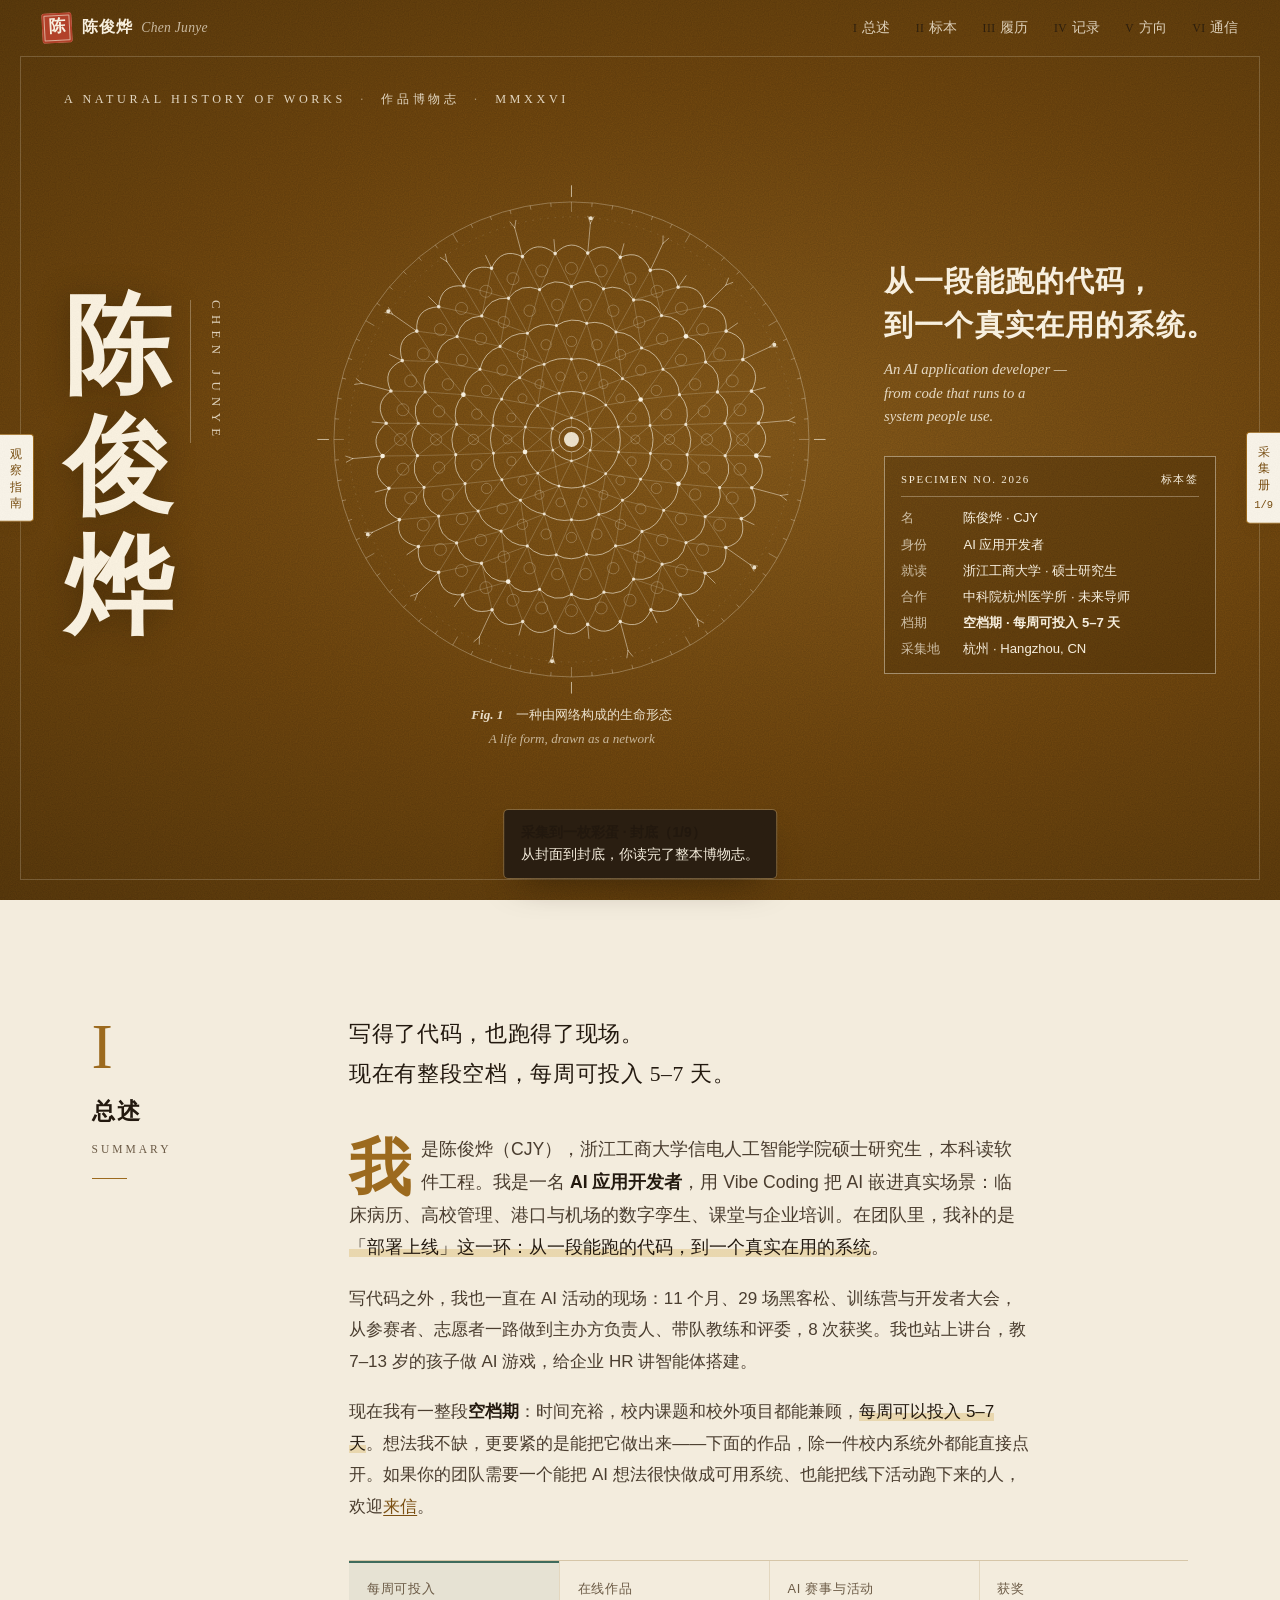
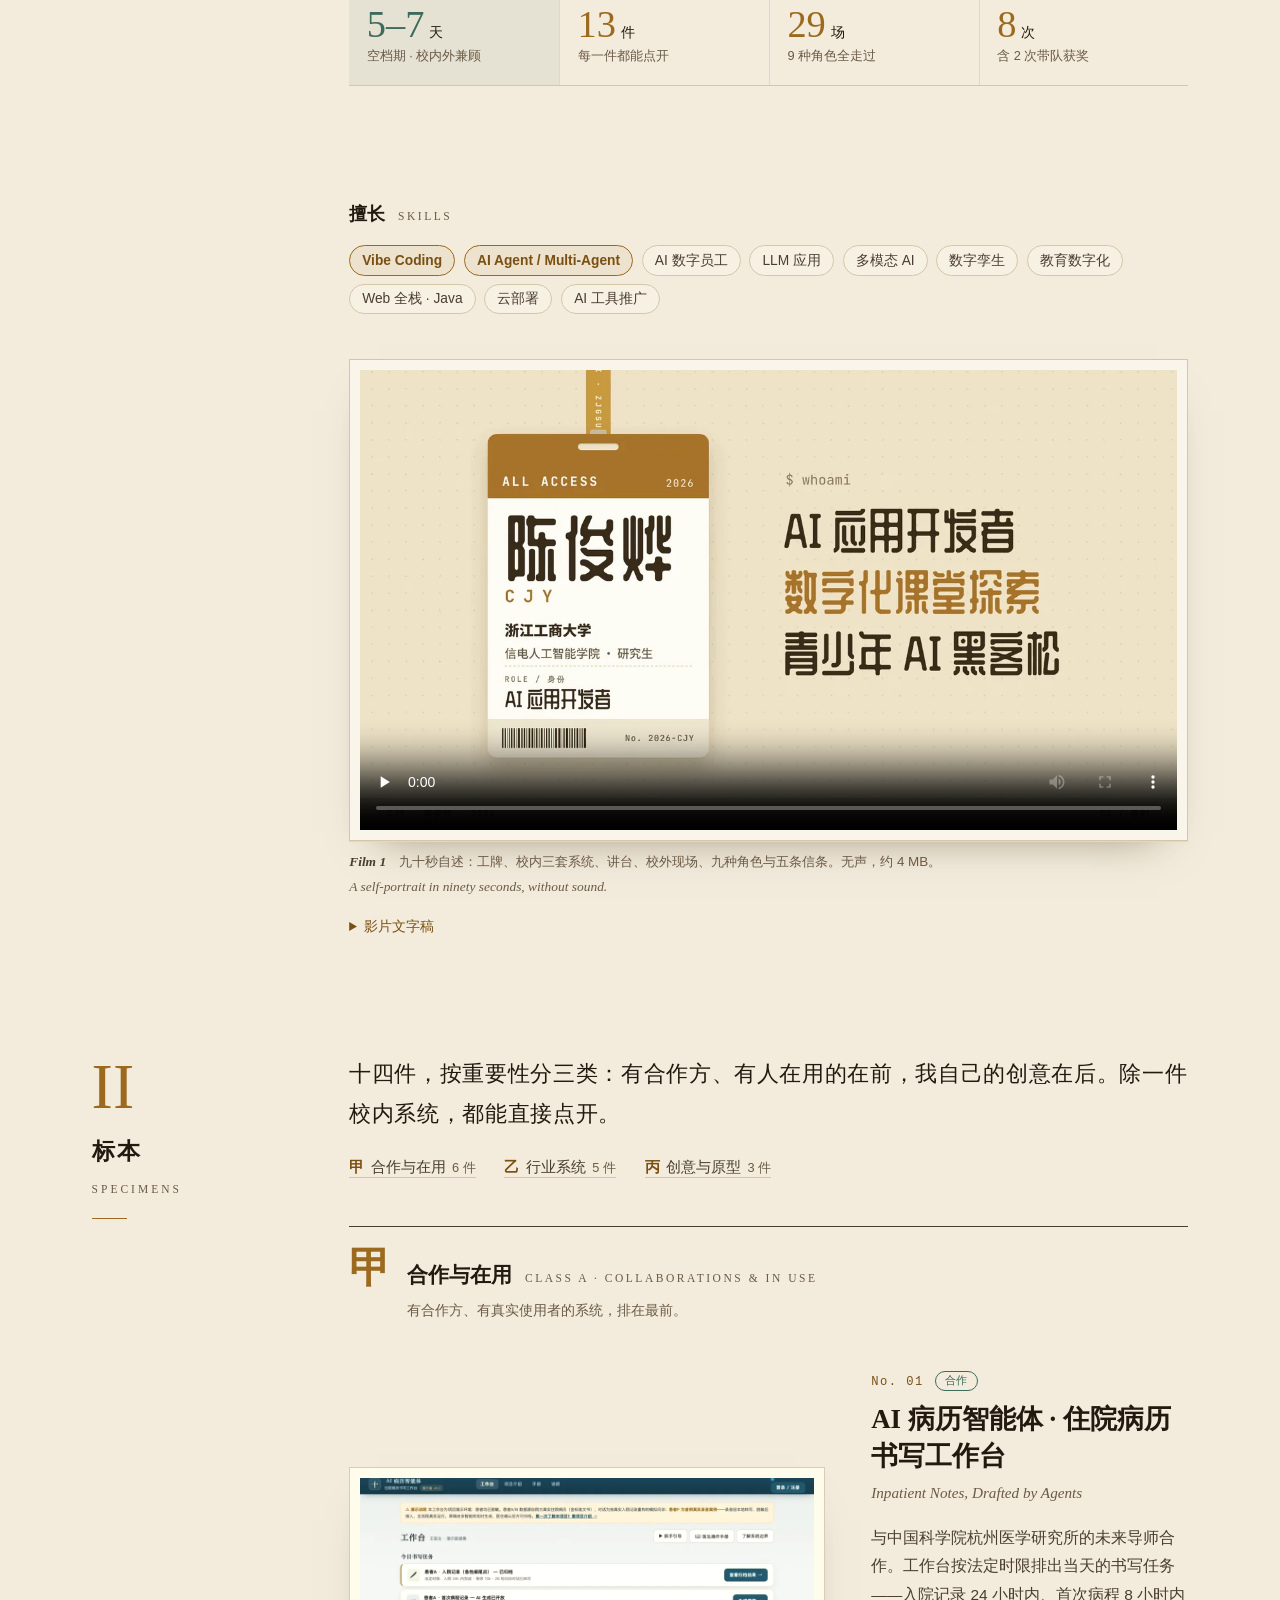
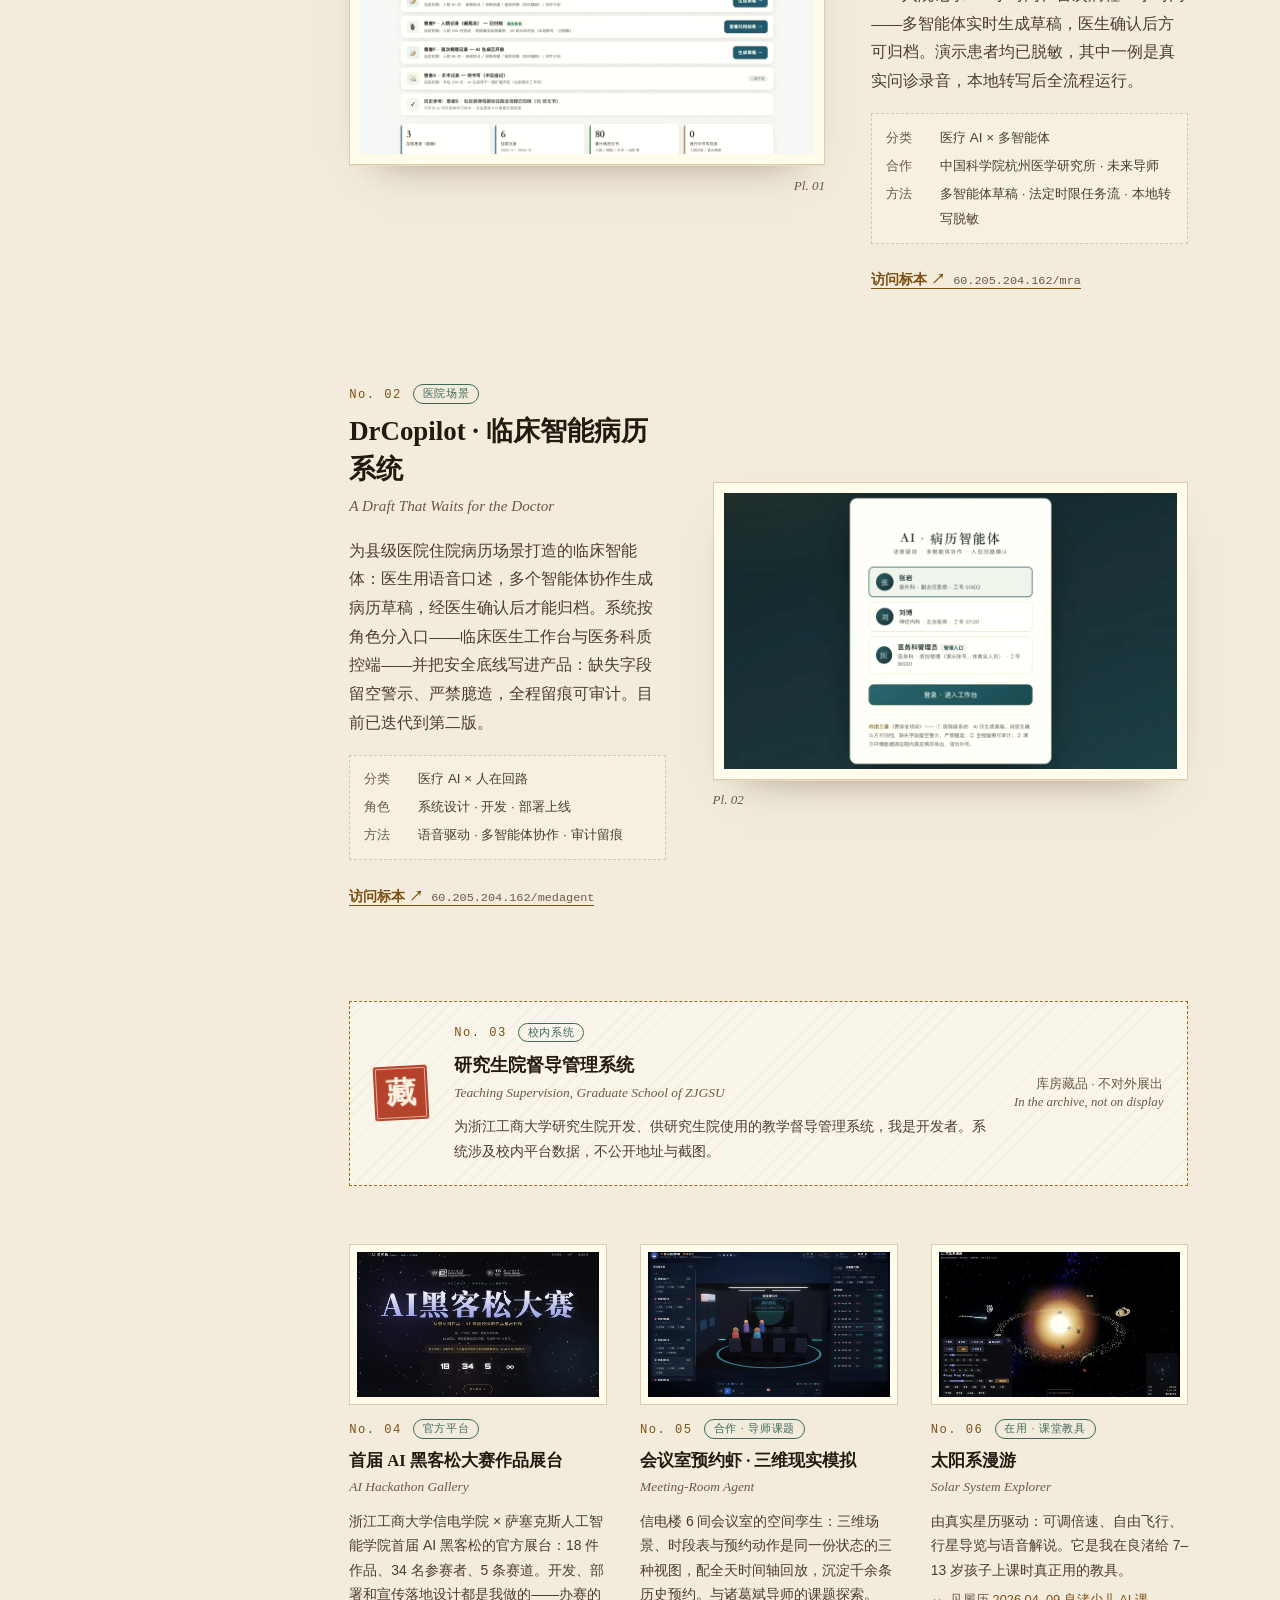
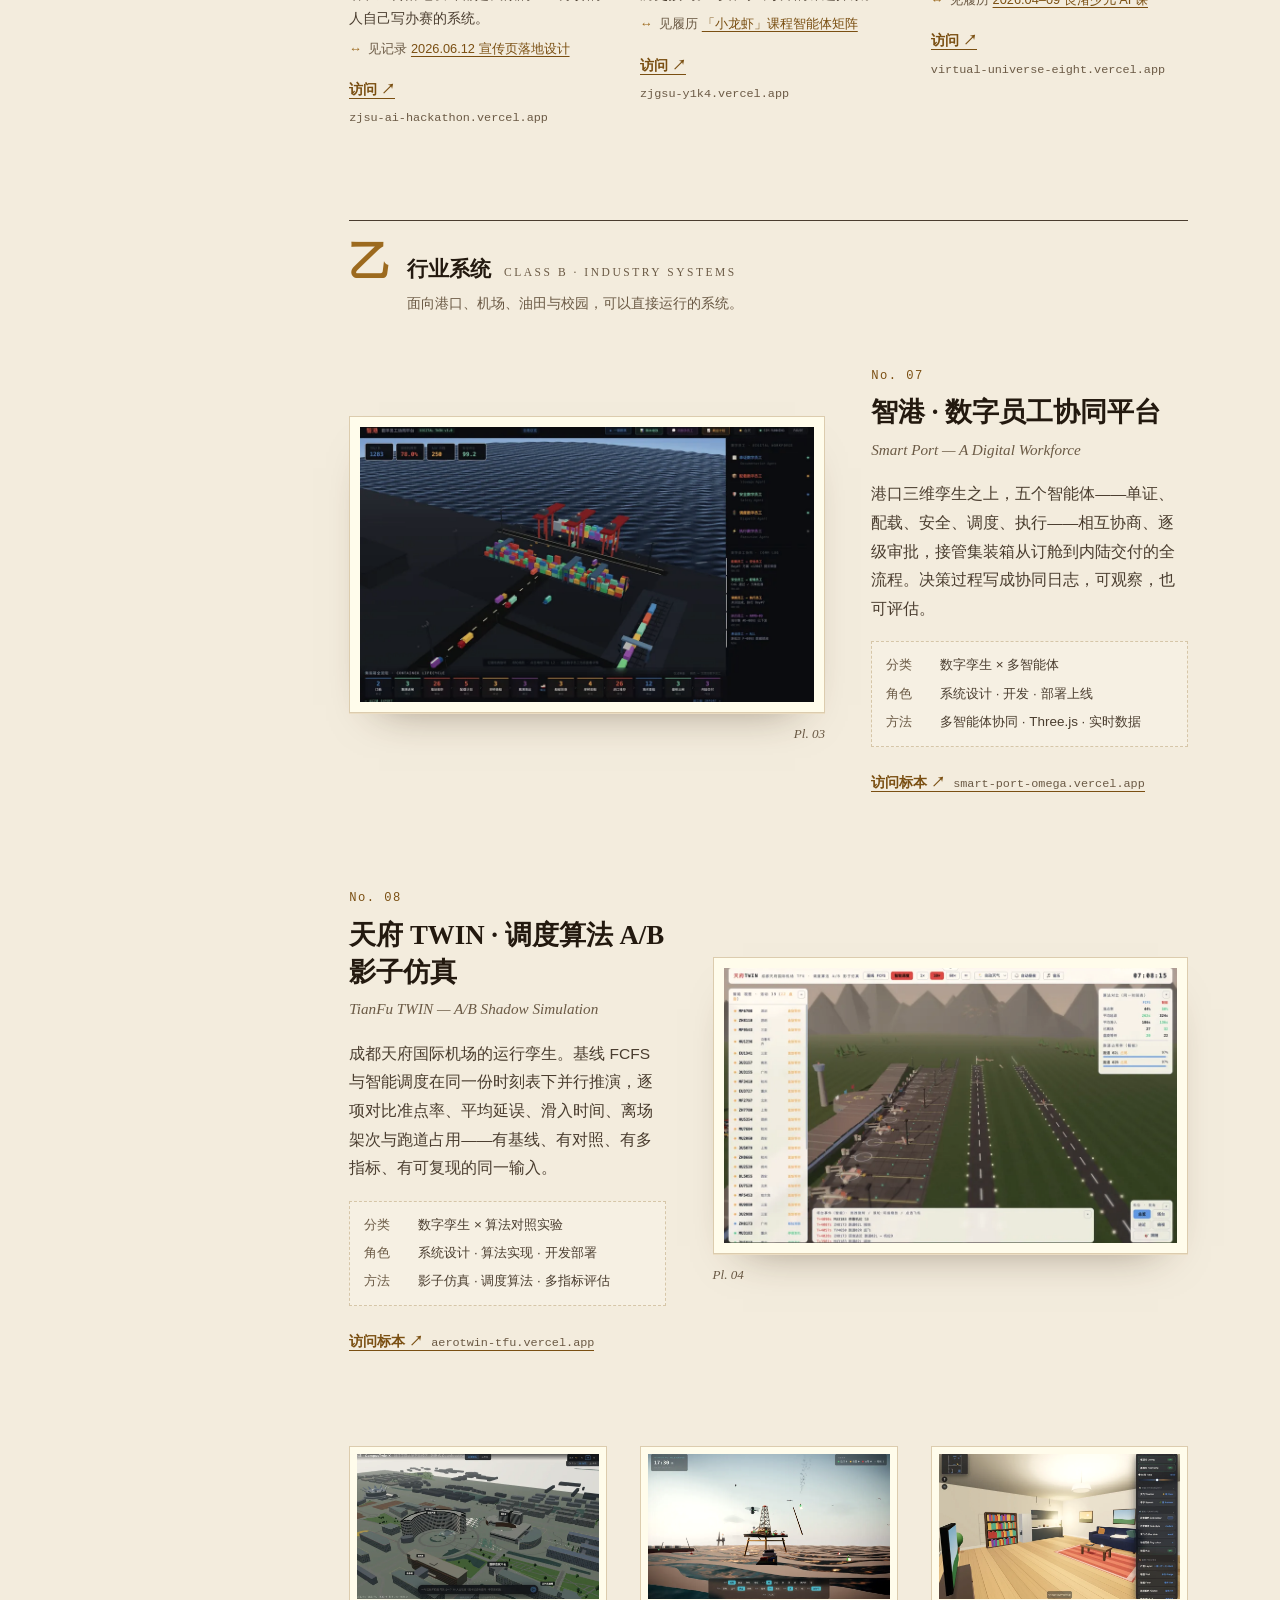
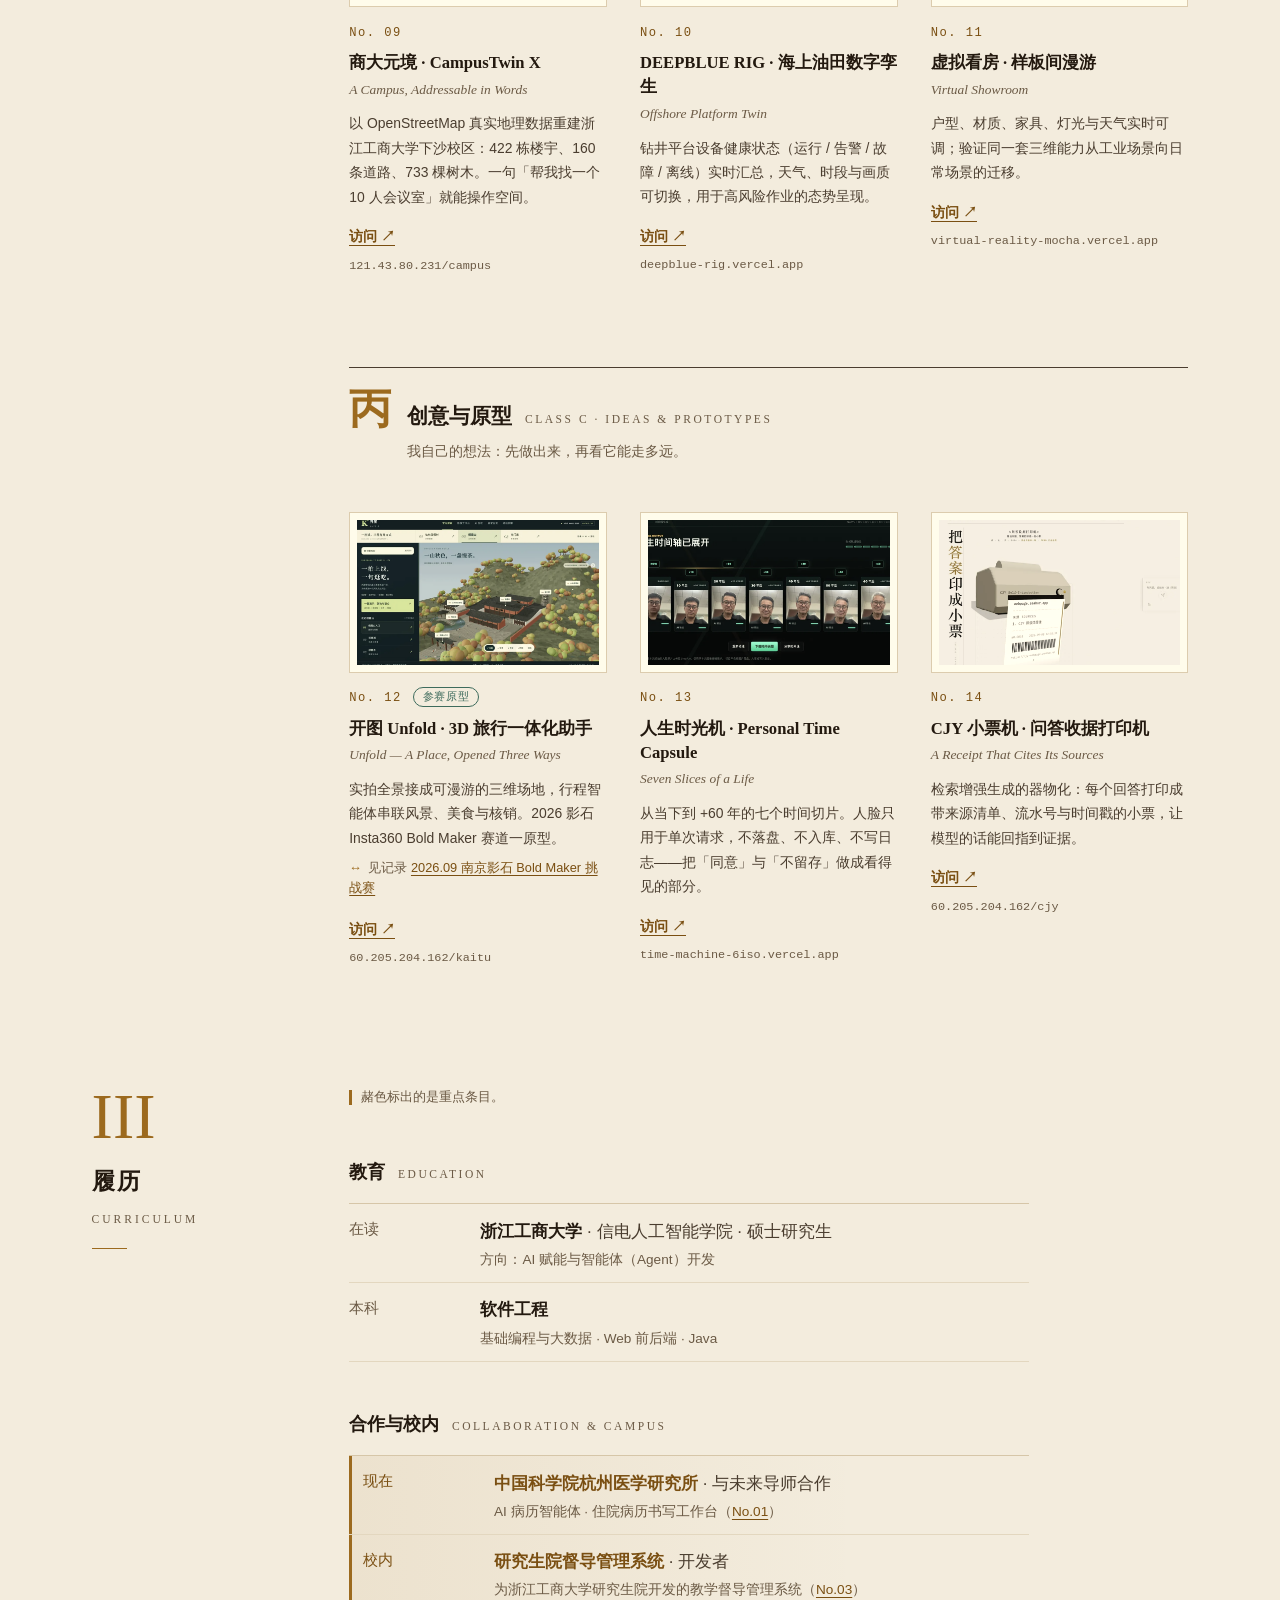
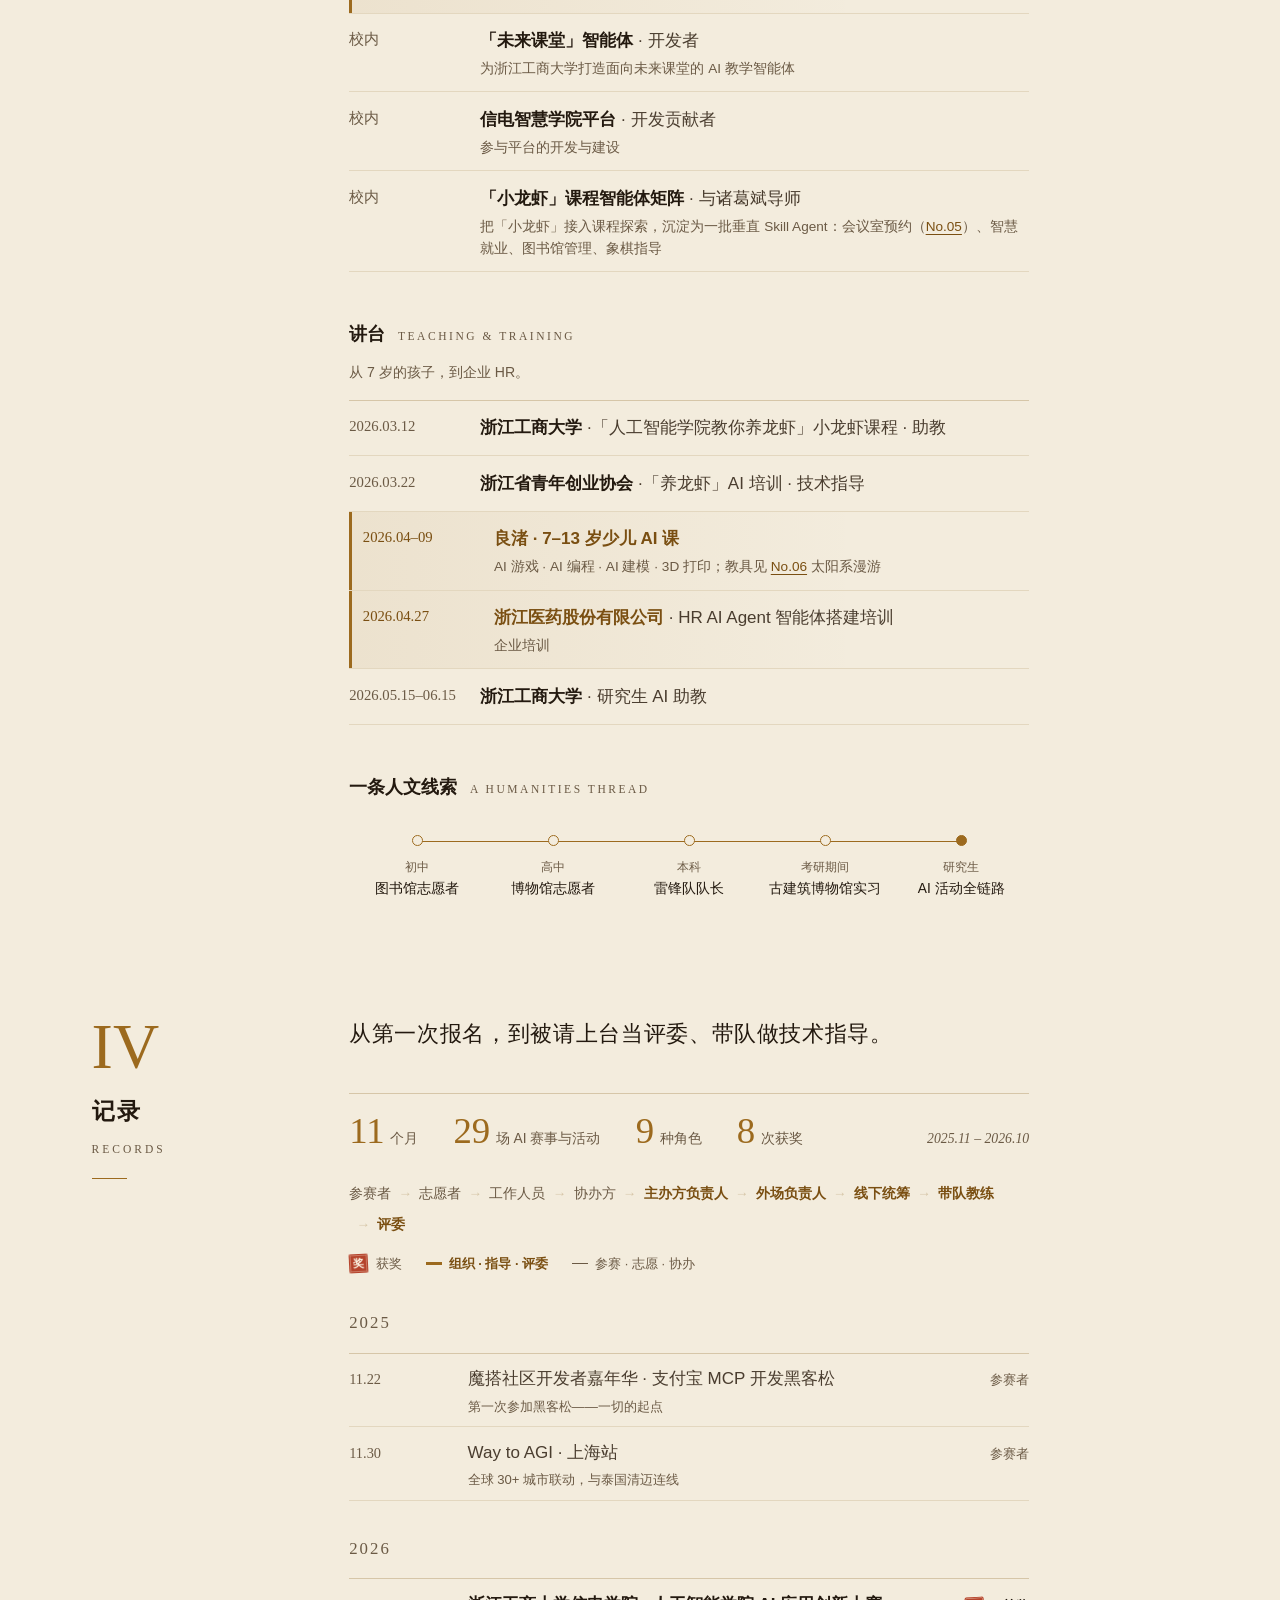
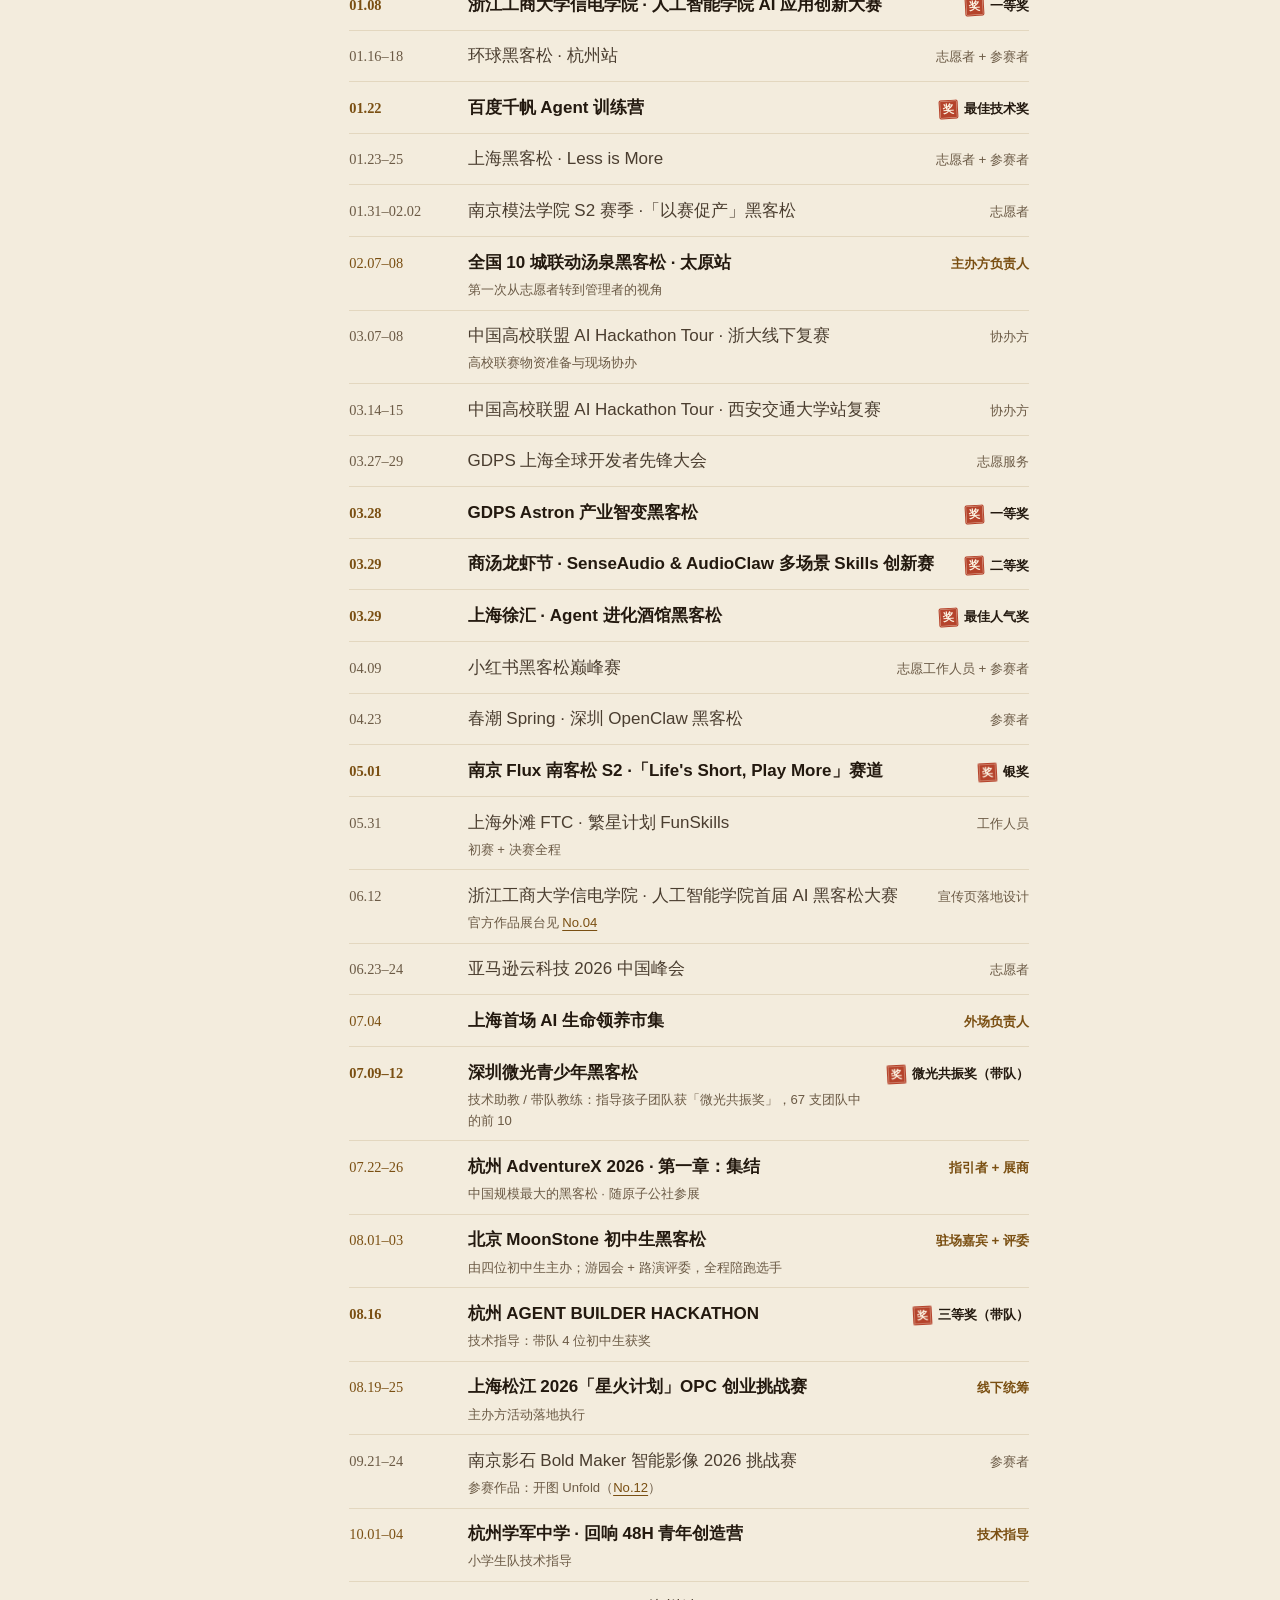
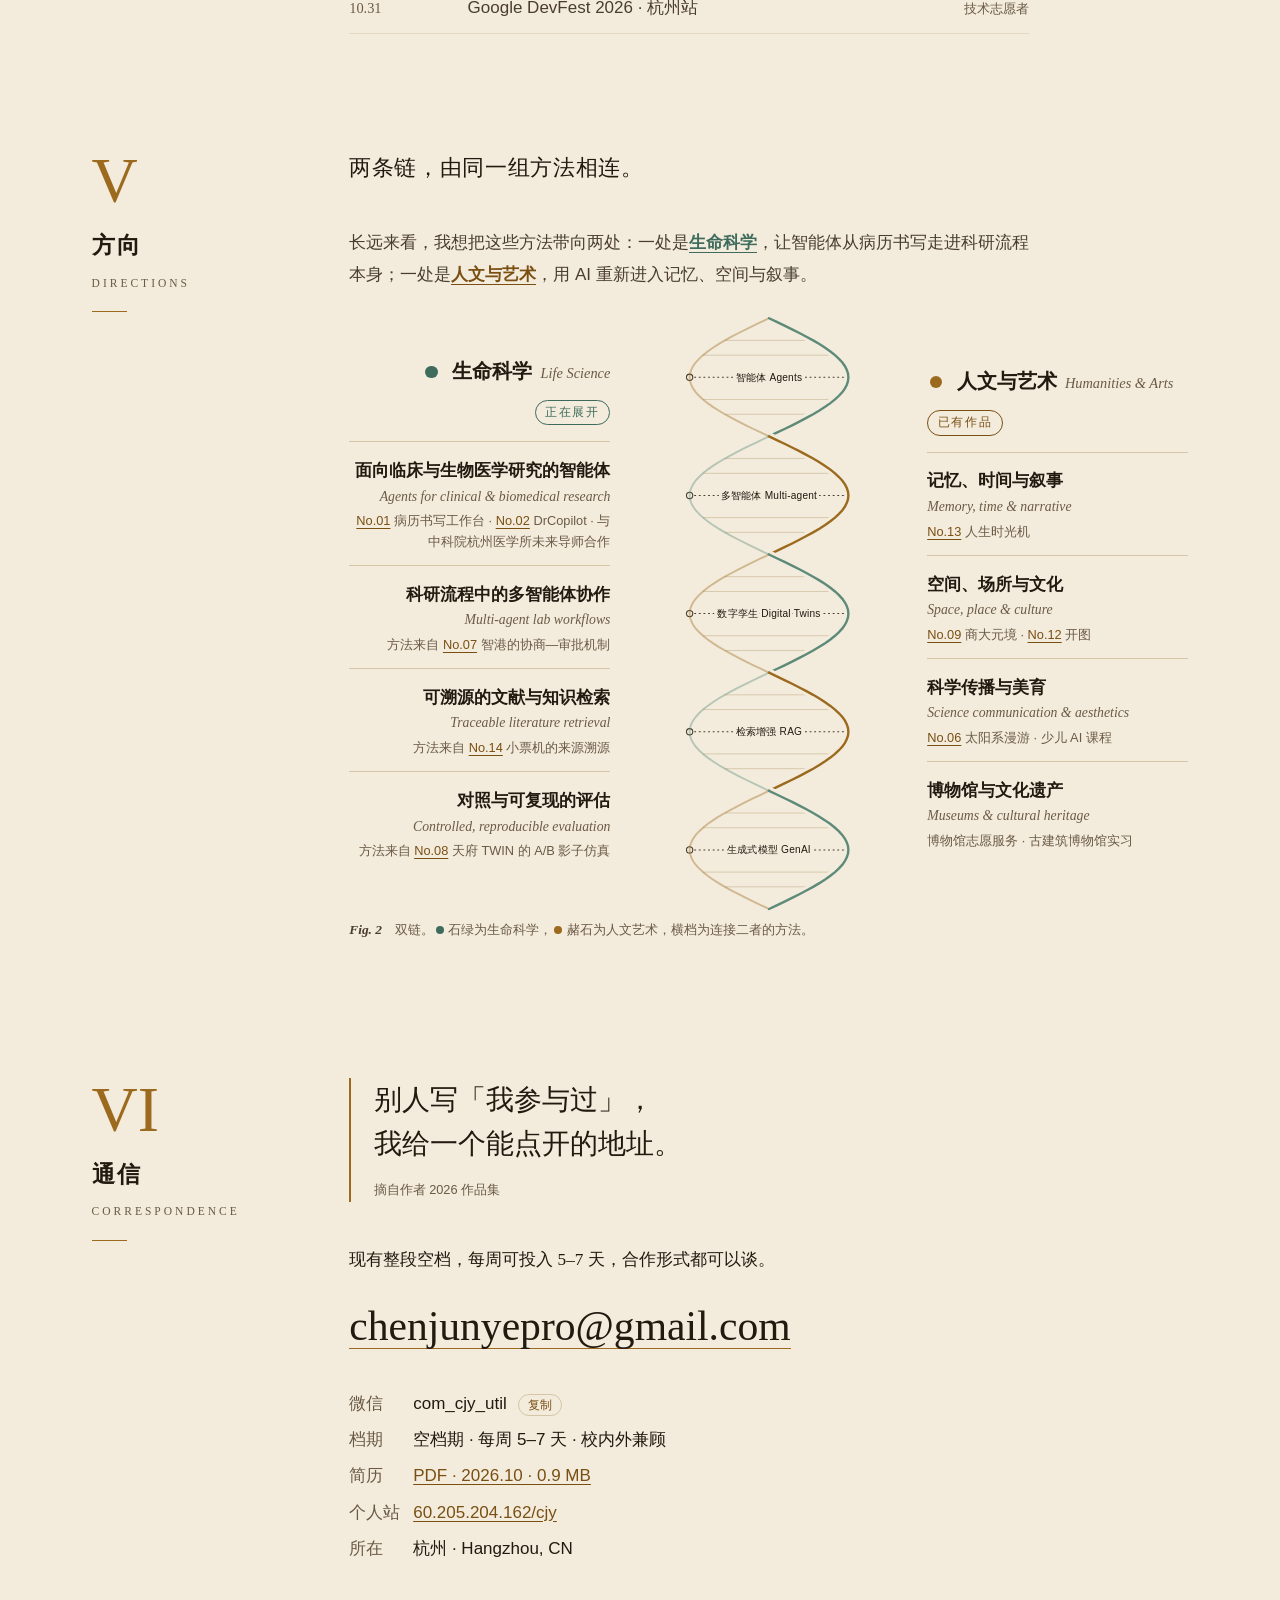
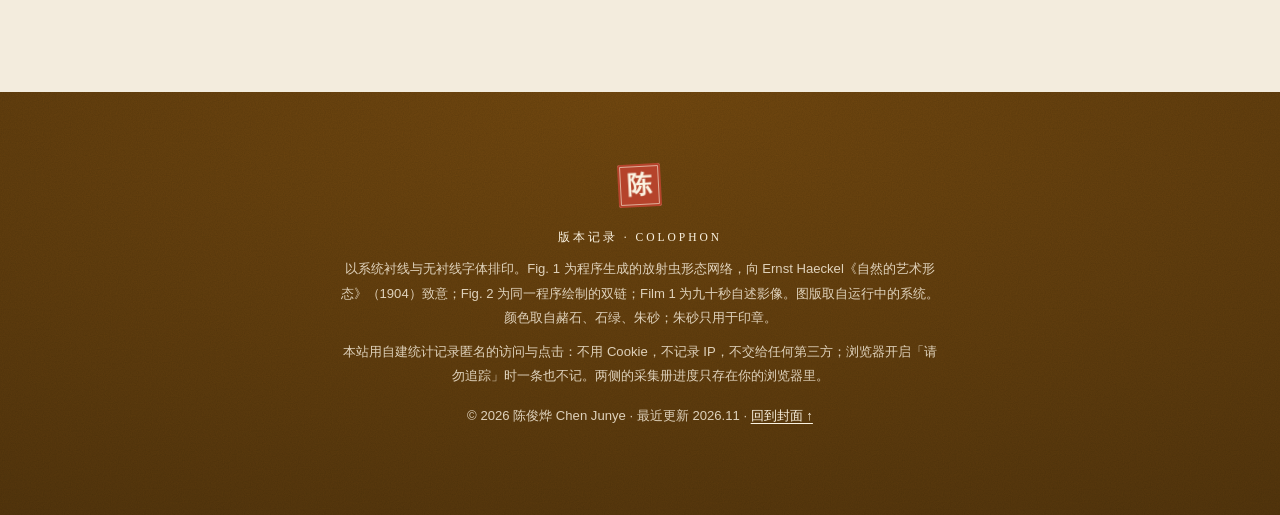
==== commit 4f23f18b: "Visitor stats and interactive side rails with nine easter eggs - Self-hosted, anonymous analytics: m" ====
--- a/public/index.html
+++ b/public/index.html
@@ -42,7 +42,7 @@
     /* main.js 若未能加载，撤掉 js 状态，让所有内容直接可见 */
     window.addEventListener("load", function () { if (!window.__cjy) document.documentElement.classList.remove("js"); });
   </script>
-  <link rel="stylesheet" href="styles.css?v=261103" />
+  <link rel="stylesheet" href="styles.css?v=261105" />
 </head>
 <body>
   <a class="skip" href="#summary">跳到正文</a>
@@ -552,10 +552,12 @@
       <span class="seal" aria-hidden="true">陈</span>
       <p class="colophon__title">版本记录 · Colophon</p>
       <p>以系统衬线与无衬线字体排印。Fig. 1 为程序生成的放射虫形态网络，向 Ernst Haeckel《自然的艺术形态》（1904）致意；Fig. 2 为同一程序绘制的双链；Film 1 为九十秒自述影像。图版取自运行中的系统。颜色取自赭石、石绿、朱砂；朱砂只用于印章。</p>
+      <p>本站用自建统计记录匿名的访问与点击：不用 Cookie，不记录 IP，不交给任何第三方；浏览器开启「请勿追踪」时一条也不记。两侧的采集册进度只存在你的浏览器里。</p>
       <p class="colophon__meta">© 2026 陈俊烨 Chen Junye · 最近更新 2026.11 · <a href="#top">回到封面 ↑</a></p>
     </div>
   </footer>
 
-  <script src="main.js?v=261103" defer></script>
+  <script src="main.js?v=261105" defer></script>
+  <script src="play.js?v=261105" defer></script>
 </body>
 </html>
--- a/public/styles.css
+++ b/public/styles.css
@@ -487,6 +487,128 @@
 .colophon a { color: var(--cream); }
 .colophon a:hover { color: #fff; }
 
+/* ------------------------------------------------------------------ 两侧：观察指南 · 采集册（play.js 生成） */
+/* 宽屏（≥1640）在纸面上停在页边（封面、封底收起）；更窄时收成页边标签，点开是抽屉；
+   ≤880 时是底部两枚小按钮（再宽一点，左侧标签会压到正文开头） */
+.rail {
+  position: fixed; z-index: 60; top: calc(50% + var(--bar-h) / 2); transform: translateY(-50%);
+  width: min(290px, calc(100vw - 4.6rem)); max-height: calc(100vh - var(--bar-h) - 2.4rem); overflow: auto;
+  padding: 1rem 1.1rem 1.05rem; font-size: .82rem; line-height: 1.65; color: var(--ink-2);
+  background: var(--card); border: 1px solid var(--rule); box-shadow: 0 18px 40px -24px rgba(60, 38, 10, .55);
+  visibility: hidden; opacity: 0; transition: opacity .3s, visibility 0s .3s;
+}
+.rail--guide { left: 2.8rem; }
+.rail--eggs { right: 2.8rem; }
+.rail.is-open { visibility: visible; opacity: 1; transition: opacity .3s; }
+.rail__close {
+  position: absolute; top: .35rem; right: .35rem; width: 1.9rem; height: 1.9rem; padding: 0; cursor: pointer;
+  font: inherit; font-size: 1.1rem; line-height: 1; color: var(--muted); background: none; border: 0; border-radius: 50%;
+}
+.rail__close:hover { color: var(--ink); background: var(--paper-2); }
+.rail__kicker { margin: 0; font-family: var(--serif-en); font-size: .66rem; letter-spacing: .22em; text-transform: uppercase; color: var(--muted); }
+.rail__title { display: flex; align-items: baseline; gap: .6rem; margin: .1rem 0 .7rem; font-family: var(--serif-cn); font-size: 1.05rem; color: var(--ink); }
+.rail__title:focus { outline: none; }
+.rail__title:focus-visible { outline: 2px solid var(--ochre-text); outline-offset: 3px; }
+.rail__count { font-family: var(--mono); font-size: .74rem; font-weight: 400; color: var(--ochre-text); }
+.rail__list { list-style: none; margin: 0; padding: 0; counter-reset: g; }
+.rail__list li { position: relative; margin: 0 0 .75rem; padding-left: 1.3rem; }
+.rail__list li::before { counter-increment: g; content: counter(g); position: absolute; left: 0; top: .05rem; font-family: var(--serif-en); color: var(--ochre); }
+.rail__list b { display: block; color: var(--ink); }
+.rail__btn {
+  margin: .2rem .4rem .2rem 0; padding: .05rem .65rem; font: inherit; font-size: .78rem; cursor: pointer;
+  color: var(--cream); background: var(--cinnabar); border: 0; border-radius: 3px;
+}
+.rail__btn[aria-pressed="true"] { color: var(--cinnabar); background: none; box-shadow: inset 0 0 0 1px var(--cinnabar); }
+.rail__foot { margin: .7rem 0 0; font-size: .74rem; color: var(--muted); }
+.eggs { list-style: none; margin: 0; padding: 0; border-top: 1px solid var(--rule); }
+.egg { display: grid; grid-template-columns: 1.2rem minmax(0, 1fr); gap: 0 .55rem; padding: .45rem 0; border-bottom: 1px solid var(--rule-2); }
+.egg__mark {
+  display: grid; place-items: center; width: 1.2rem; height: 1.2rem; margin-top: .15rem;
+  font-size: .66rem; color: var(--muted); border: 1px dashed var(--rule); border-radius: 2px;
+}
+.egg__mark.seal { border: 0; color: var(--cream); }
+.egg b { display: block; font-weight: 600; color: var(--muted); letter-spacing: .1em; }
+.egg.is-found b { color: var(--ink); letter-spacing: 0; }
+.egg small { display: block; font-size: .76rem; line-height: 1.55; color: var(--muted); }
+.eggs__all { margin: .8rem 0 0; padding: .6rem .7rem; font-size: .8rem; color: var(--ink); background: rgba(156, 106, 30, .1); }
+
+.tab {
+  position: fixed; z-index: 60; top: calc(50% + var(--bar-h) / 2); transform: translateY(-50%);
+  width: 2.1rem; padding: .7rem 0 .65rem; cursor: pointer; font: inherit; font-size: .78rem; line-height: 1.3;
+  color: var(--ochre-text); background: var(--card); border: 1px solid var(--ochre);
+  box-shadow: 0 8px 20px -14px rgba(60, 38, 10, .6);
+}
+.tab--guide { left: 0; border-left: 0; border-radius: 0 4px 4px 0; }
+.tab--eggs { right: 0; border-right: 0; border-radius: 4px 0 0 4px; }
+.tab__word span { display: block; }
+.tab__n { display: block; margin-top: .4rem; font-family: var(--mono); font-size: .66rem; }
+.tab[aria-expanded="true"] { color: var(--cream); background: #6E470F; border-color: #6E470F; }
+
+.toast {
+  position: fixed; z-index: 70; left: 50%; bottom: 1.4rem; transform: translateX(-50%);
+  width: max-content; max-width: min(30rem, calc(100vw - 2rem)); padding: .75rem 1.05rem;
+  font-size: .86rem; line-height: 1.6; color: var(--cream); background: #2B1F12; border-radius: 4px;
+  box-shadow: 0 0 0 1px rgba(251, 243, 226, .22), 0 16px 36px -18px rgba(30, 18, 4, .7);
+}
+.toast b { display: block; font-weight: 600; }
+.toast[hidden] { display: none; }
+
+@media (min-width: 1640px) {
+  .past-cover:not(.at-end) .rail {
+    visibility: visible; opacity: 1; width: 196px; padding: .9rem .95rem 1rem;
+    background: rgba(250, 245, 234, .82); box-shadow: none; transition: opacity .4s;
+  }
+  .past-cover:not(.at-end) .rail--guide { left: 20px; }
+  .past-cover:not(.at-end) .rail--eggs { right: 20px; }
+  .past-cover:not(.at-end) .tab, .past-cover:not(.at-end) .rail__close { display: none; }
+}
+@media (max-width: 880px) {
+  .tab {
+    top: auto; bottom: 14px; transform: none; width: auto; padding: .3rem .85rem;
+    border: 1px solid var(--ochre); border-radius: 99px;
+  }
+  .tab--guide { left: 12px; }
+  .tab--eggs { right: 12px; }
+  .tab__word span, .tab__n { display: inline; }
+  .tab__n { margin: 0 0 0 .4rem; }
+  .rail { top: auto; bottom: 60px; left: 12px; right: 12px; width: auto; max-height: 68vh; transform: none; }
+  .toast { bottom: 62px; }
+}
+@media (pointer: coarse) { .only-keys { display: none; } }
+
+/* Fig. 1 可以拖着转、点出涟漪；转满三圈会「绽开」 */
+.js .specimen { position: relative; cursor: grab; touch-action: pan-y; -webkit-user-select: none; user-select: none; -webkit-touch-callout: none; }
+.js .specimen.is-grabbing { cursor: grabbing; }
+.ripple {
+  position: absolute; width: 16px; height: 16px; margin: -8px 0 0 -8px; pointer-events: none;
+  border: 1px solid var(--cream); border-radius: 50%; animation: ripple 1.1s ease-out forwards;
+}
+.ripple--core { border-width: 2px; animation-duration: 1.6s; }
+@keyframes ripple { to { transform: scale(8); opacity: 0; } }
+.specimen.is-bloom .specimen__svg { animation: bloom 1.4s var(--ease); }
+.specimen.is-bloom .pulse { animation-duration: .45s; }
+@keyframes bloom { 40% { scale: 1.12; } }
+
+/* 盖章：朱砂印只用在这里和其它印章上 */
+.is-stamping, .is-stamping * {
+  cursor: url("data:image/svg+xml,%3Csvg xmlns='http://www.w3.org/2000/svg' width='32' height='32' viewBox='0 0 32 32'%3E%3Crect x='3' y='3' width='26' height='26' rx='3' fill='%23B5432B'/%3E%3Ctext x='16' y='22.5' font-size='17' font-weight='700' text-anchor='middle' fill='%23FBF3E2' font-family='serif'%3E%E9%99%88%3C/text%3E%3C/svg%3E") 16 16, crosshair !important;
+}
+.stamp {
+  position: absolute; z-index: 40; display: grid; place-items: center; width: 52px; height: 52px; pointer-events: none;
+  font-family: var(--serif-cn); font-weight: 700; font-size: 1.75rem; line-height: 1; color: var(--cream);
+  background: var(--cinnabar); border-radius: 3px; opacity: .9; mix-blend-mode: multiply;
+  box-shadow: inset 0 0 0 2px var(--cinnabar), inset 0 0 0 3.5px rgba(251, 243, 226, .6);
+  transform: rotate(var(--r, -4deg)); animation: stamp .35s cubic-bezier(.3, 1.4, .5, 1) both;
+}
+@keyframes stamp { from { transform: rotate(var(--r, -4deg)) scale(1.7); opacity: 0; } }
+
+/* 显微镜：敲 cjy */
+.lens {
+  position: fixed; inset: 0; z-index: 85; pointer-events: none; color: var(--cream);
+  background: radial-gradient(circle at var(--lx, 50%) var(--ly, 50%), transparent 0 118px, rgba(28, 19, 9, .84) 121px);
+}
+.lens svg { position: absolute; left: var(--lx, 50%); top: var(--ly, 50%); width: 260px; height: 260px; margin: -130px 0 0 -130px; overflow: visible; }
+
 /* ------------------------------------------------------------------ 揭示 */
 .js .rv { opacity: 0; transform: translateY(16px); transition: opacity .9s var(--ease), transform .9s var(--ease); }
 .js .rv.is-in { opacity: 1; transform: none; }
@@ -570,6 +692,8 @@
 @media (prefers-reduced-motion: reduce) {
   html { scroll-behavior: auto; }
   .specimen .spec, .specimen .reticle, .specimen .pulse, .cover__cue span { animation: none; }
+  .ripple, .stamp, .specimen.is-bloom .specimen__svg { animation: none; }
+  .rail, .rail.is-open { transition: none; }
   .js .rv { opacity: 1; transform: none; transition: none; }
   .js .helix__svg .hx { stroke-dashoffset: 0; transition: none; }
   .js .helix__svg .rung, .js .helix__svg .rung-dot, .js .helix__svg .rung-label { opacity: 1; transition: none; }
@@ -589,7 +713,7 @@
   .ch { padding-top: 2.4rem; }
   .ch__margin { position: static; }
   .plate, .card, .archive, .ev { break-inside: avoid; }
-  .film, .actions, .copy { display: none; }
+  .film, .actions, .copy, .rail, .tab, .toast, .stamp, .lens { display: none !important; }
   .js .rv { opacity: 1; transform: none; }
 }
 
@@ -598,4 +722,5 @@
 .lost .seal { margin-bottom: 1.4rem; }
 .lost__no { margin: 0; font-family: var(--mono); font-size: .8rem; letter-spacing: .14em; color: var(--ochre-text); }
 .lost h1 { margin: .5rem 0 .2rem; font-family: var(--serif-cn); font-size: clamp(1.5rem, 4vw, 2rem); color: var(--ink); letter-spacing: .06em; }
+.lost__egg { margin: 0 0 1rem; padding: .5rem .9rem; font-size: .88rem; color: var(--ink); background: rgba(156, 106, 30, .1); }
 .lost__en { margin: 0 0 1.4rem; font-family: var(--serif-en); font-style: italic; color: var(--muted); }
